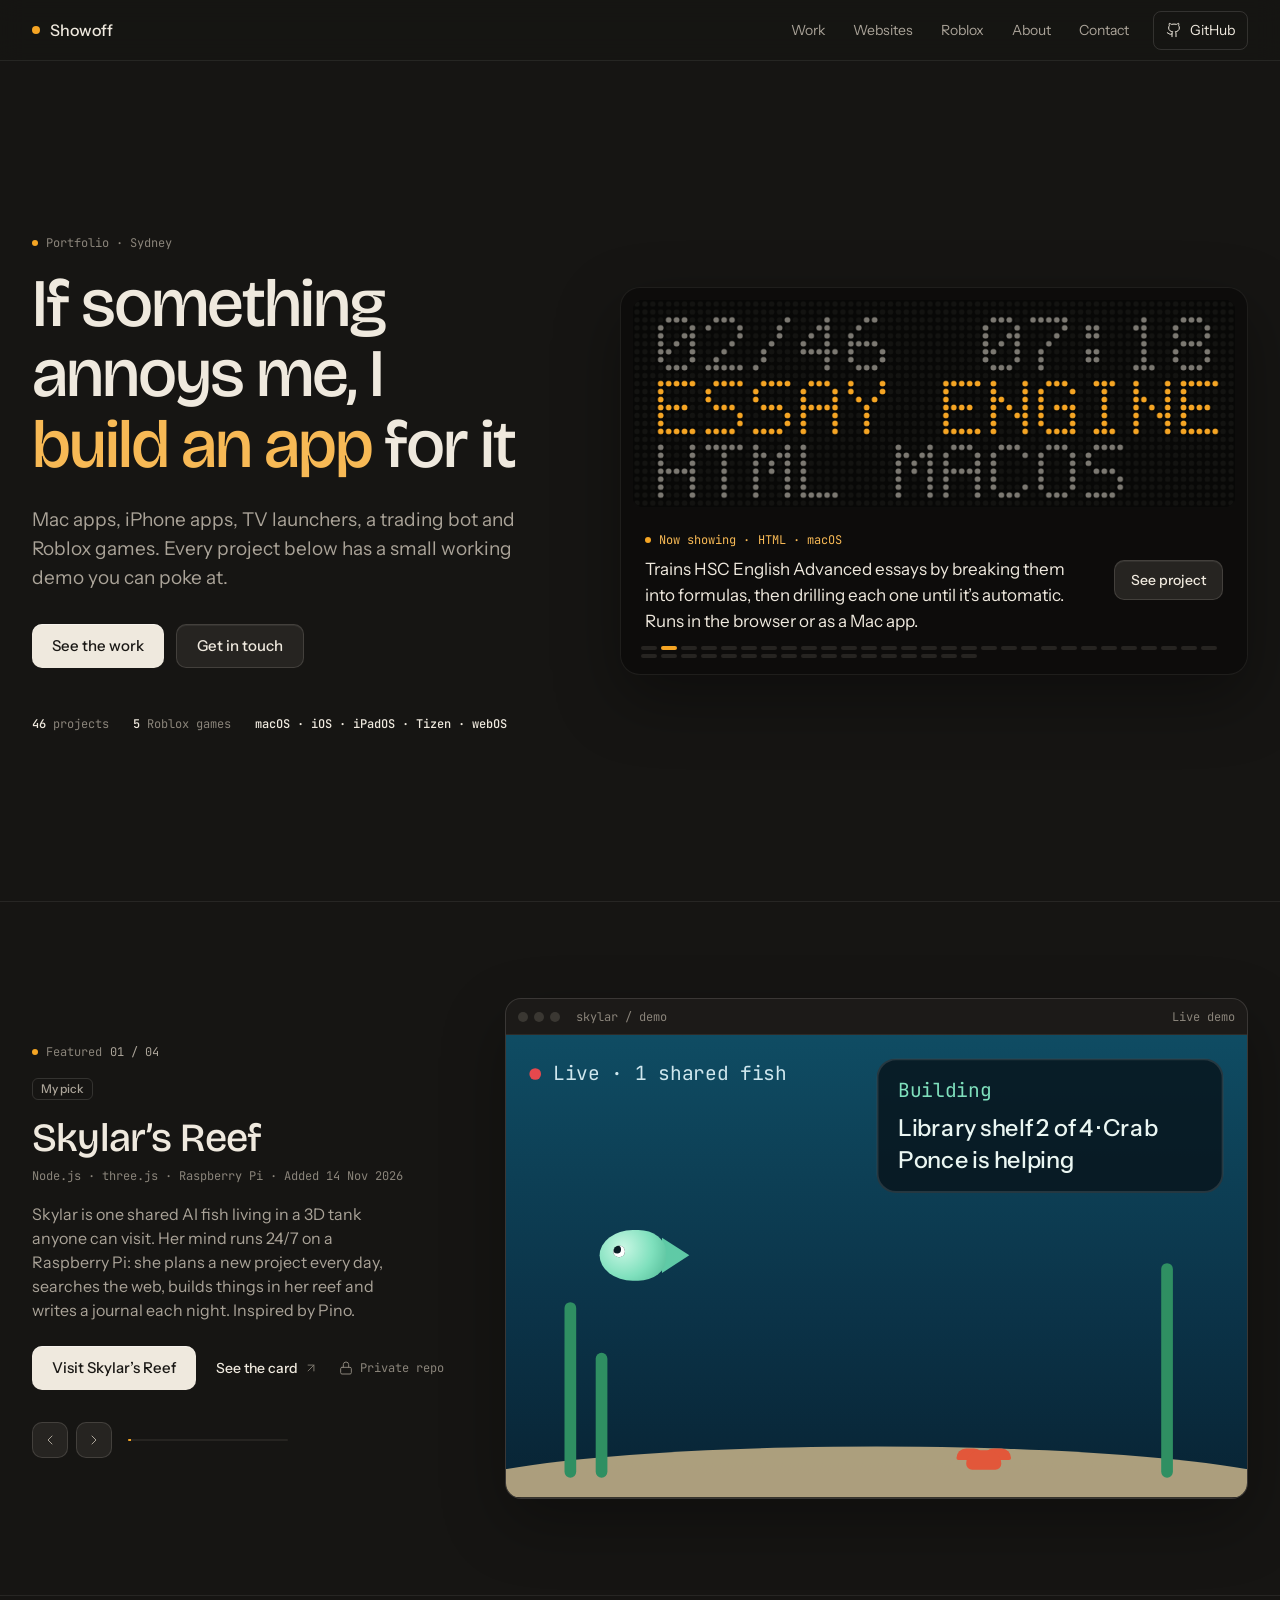
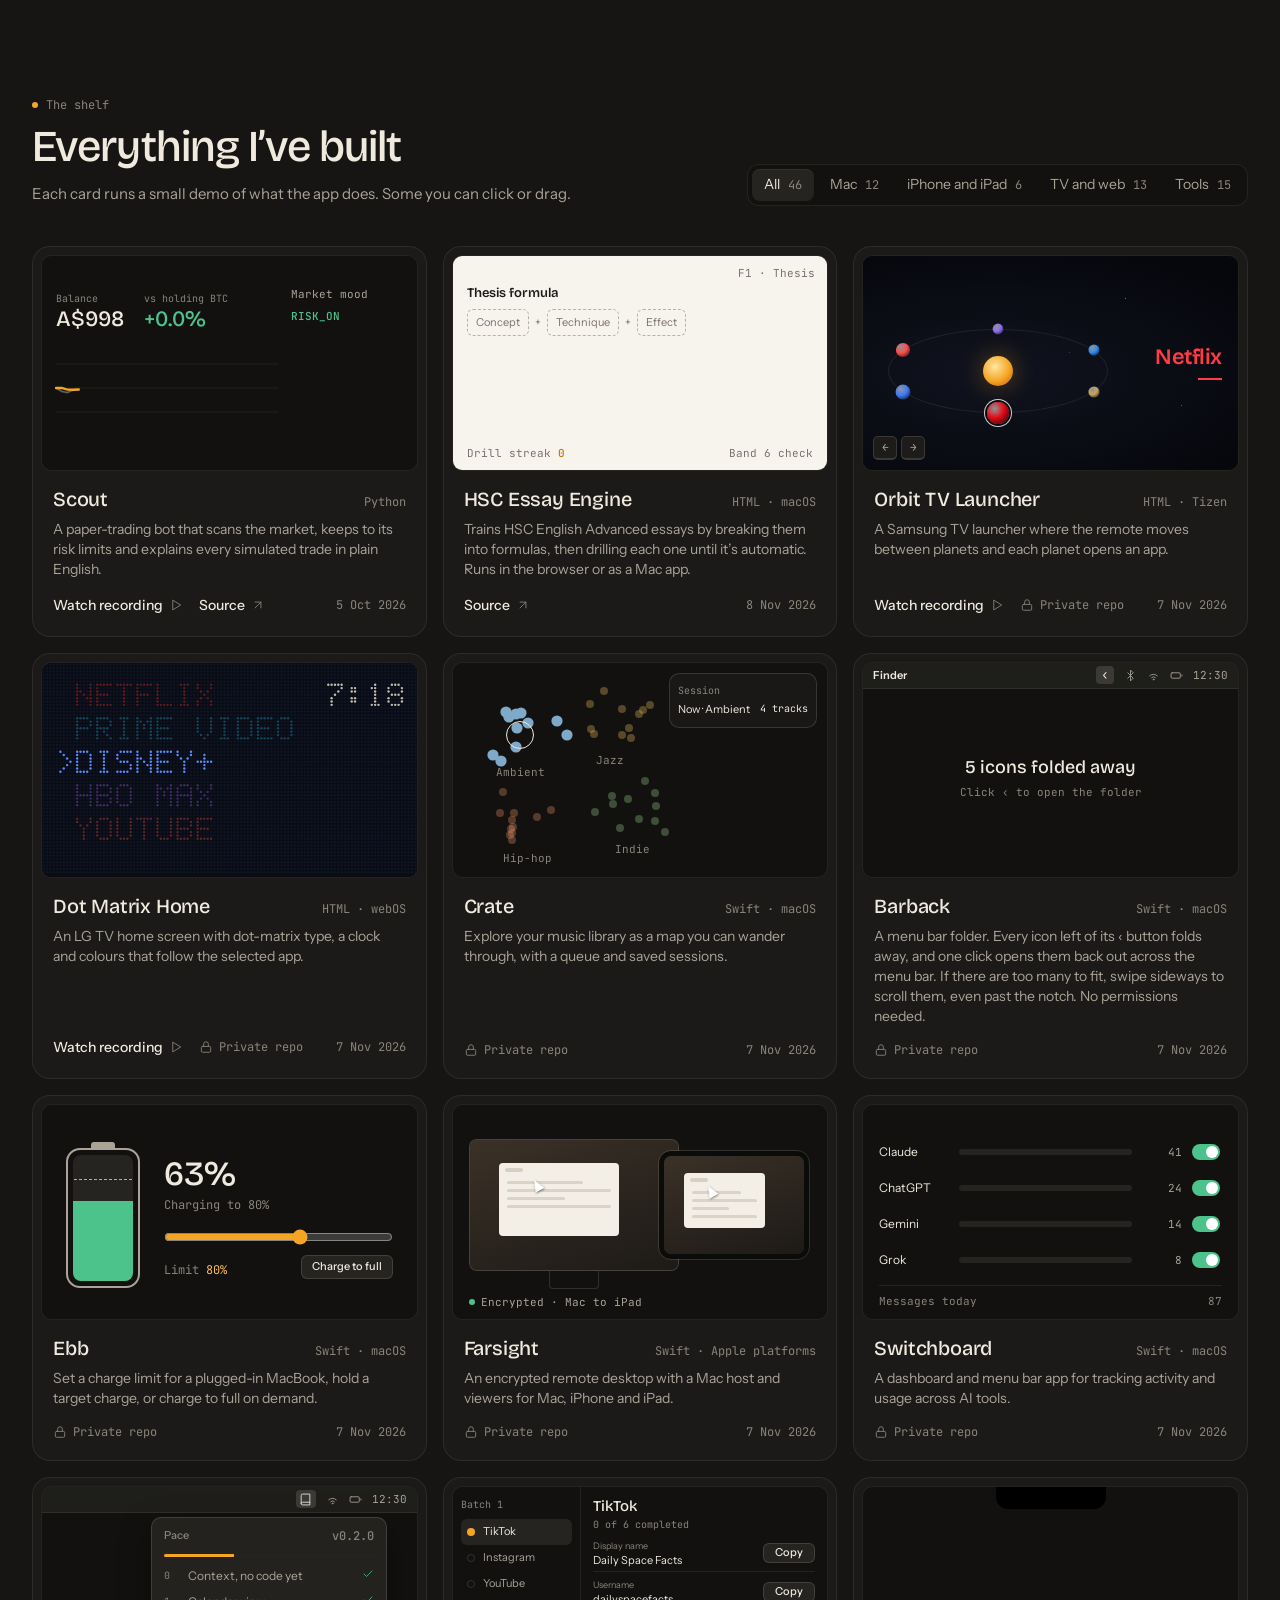
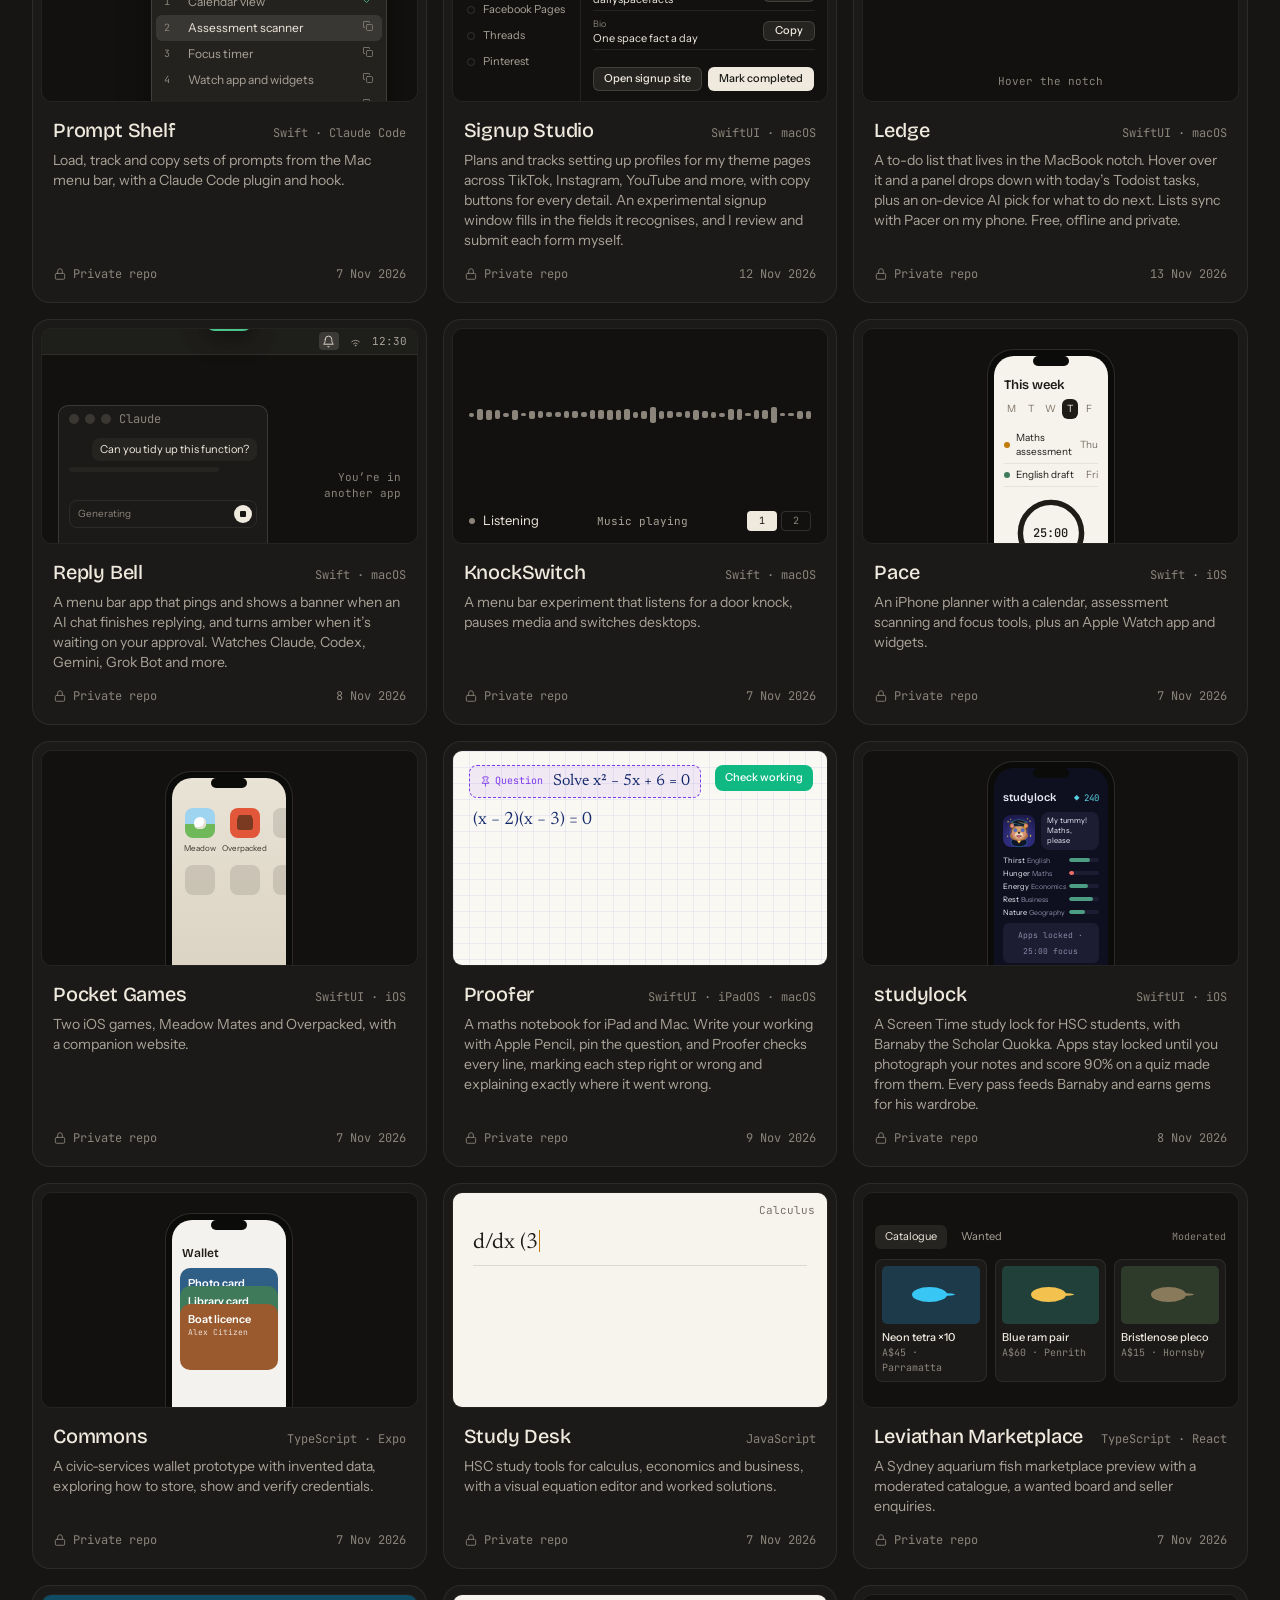
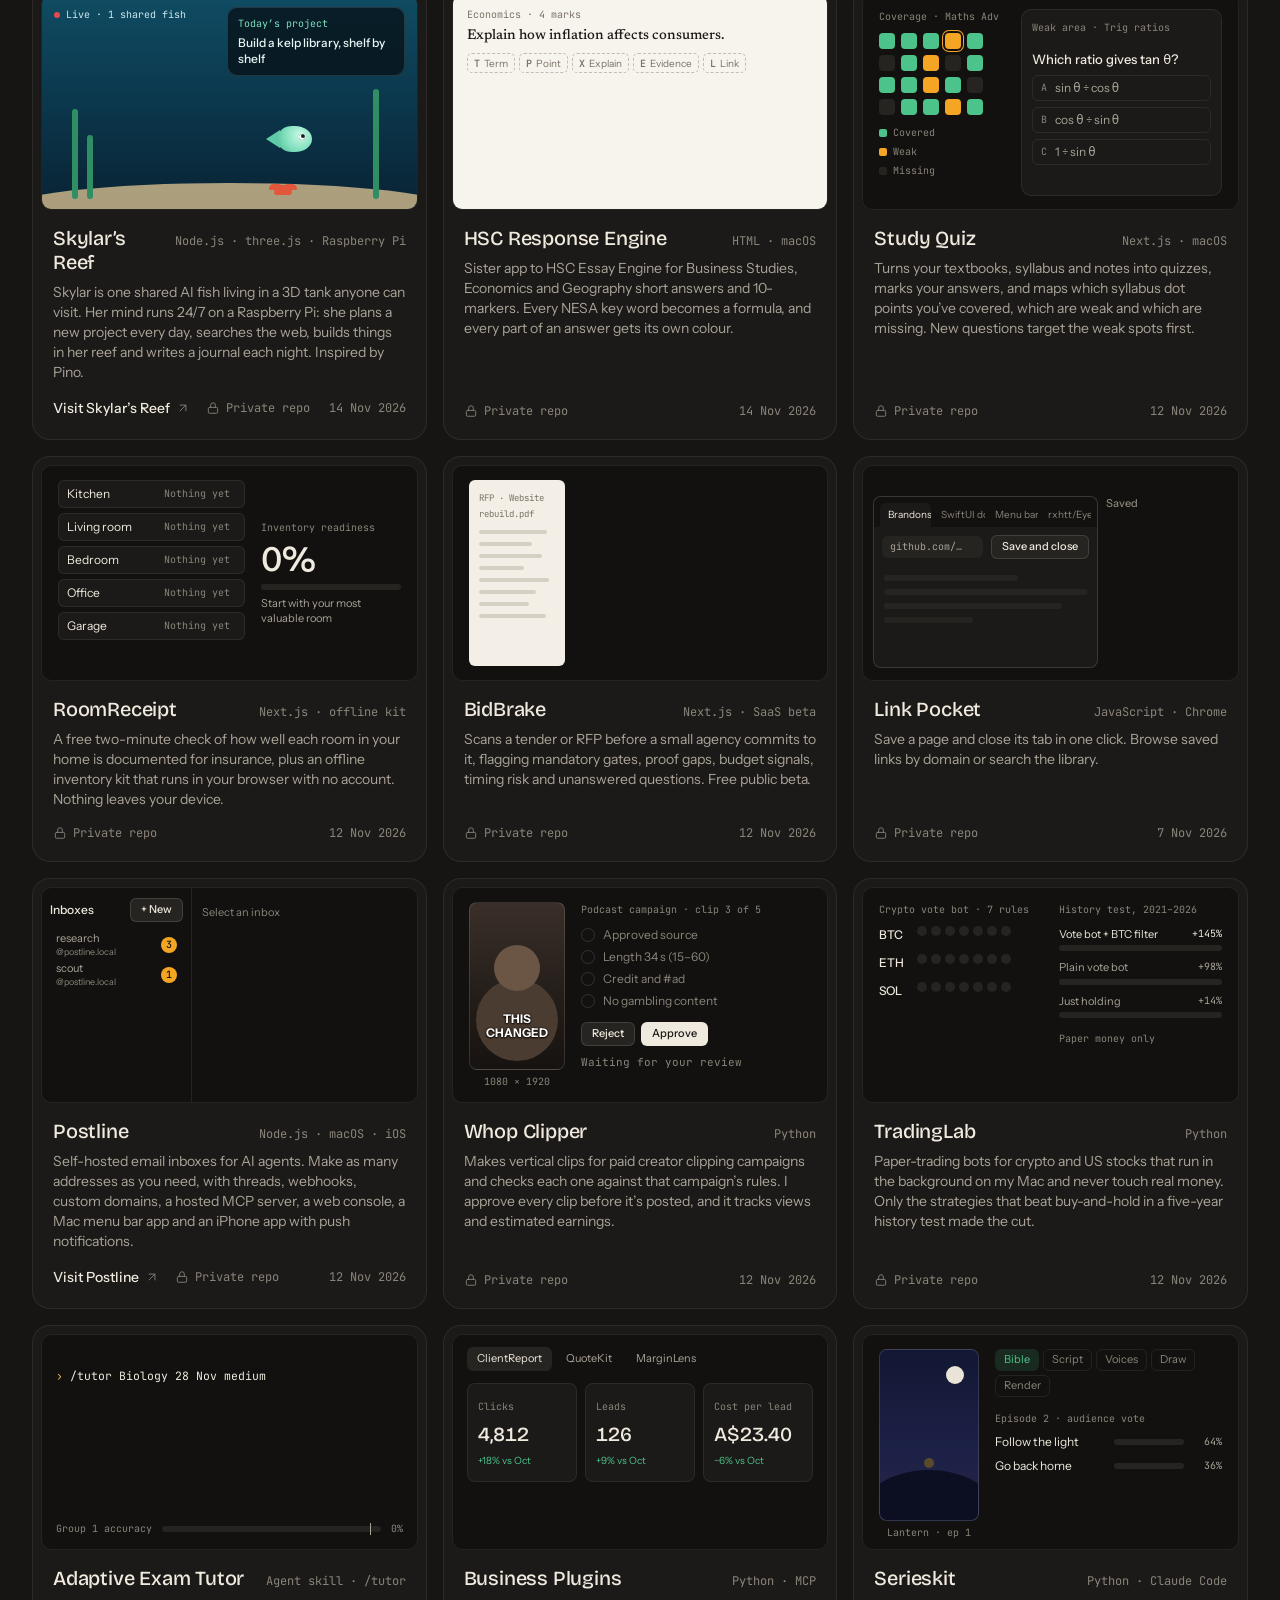
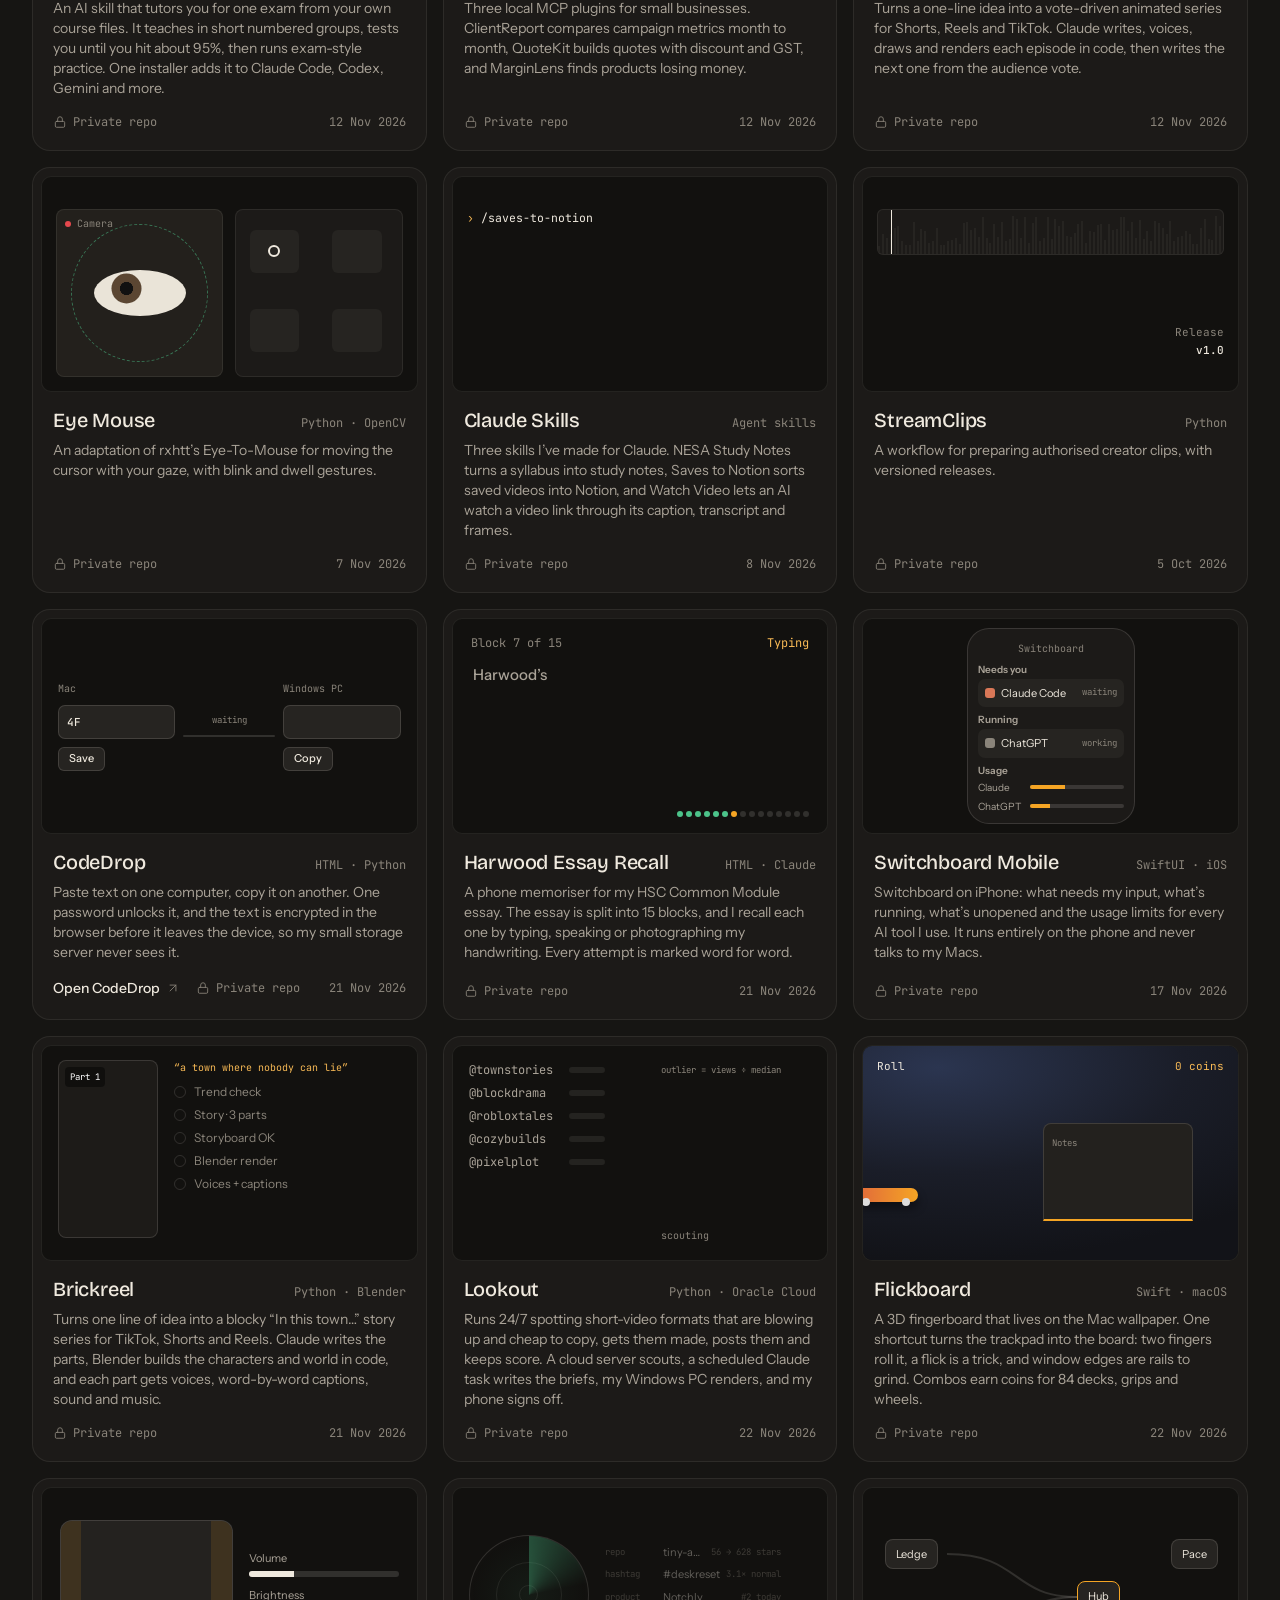
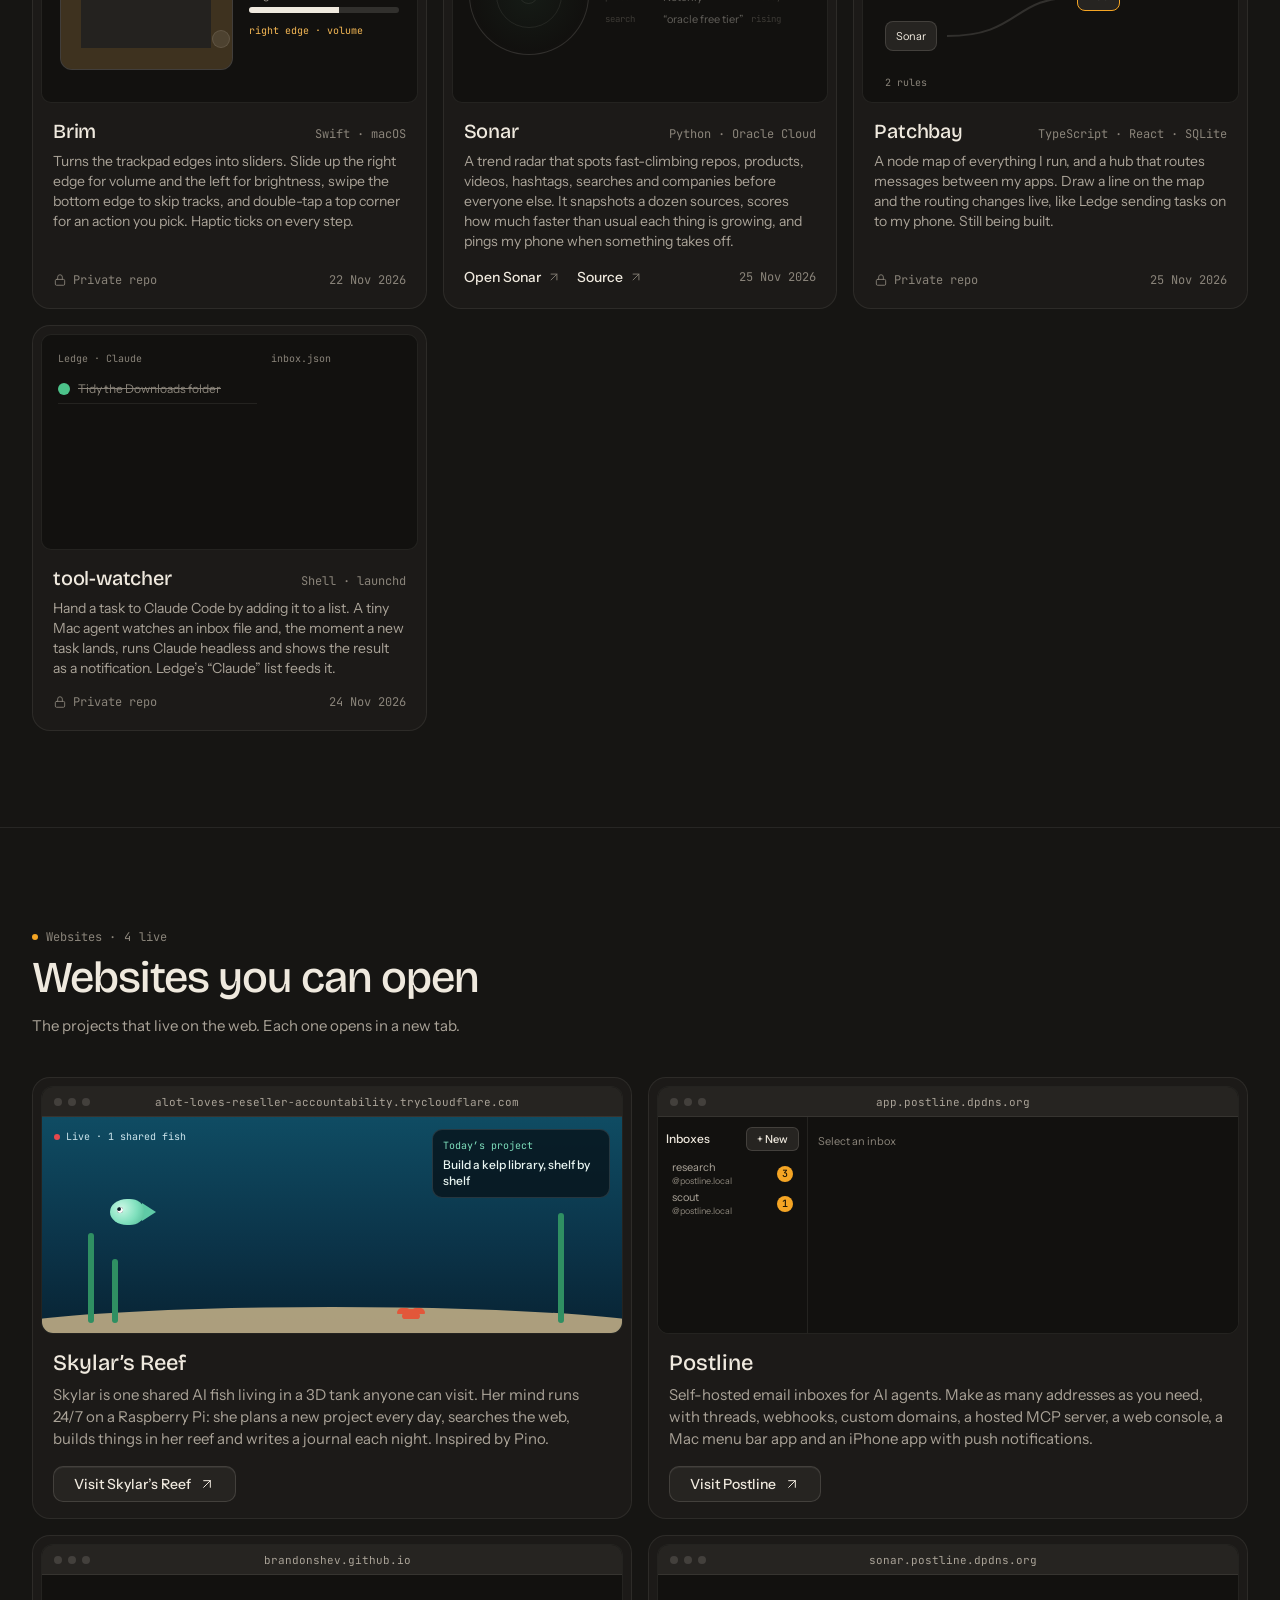
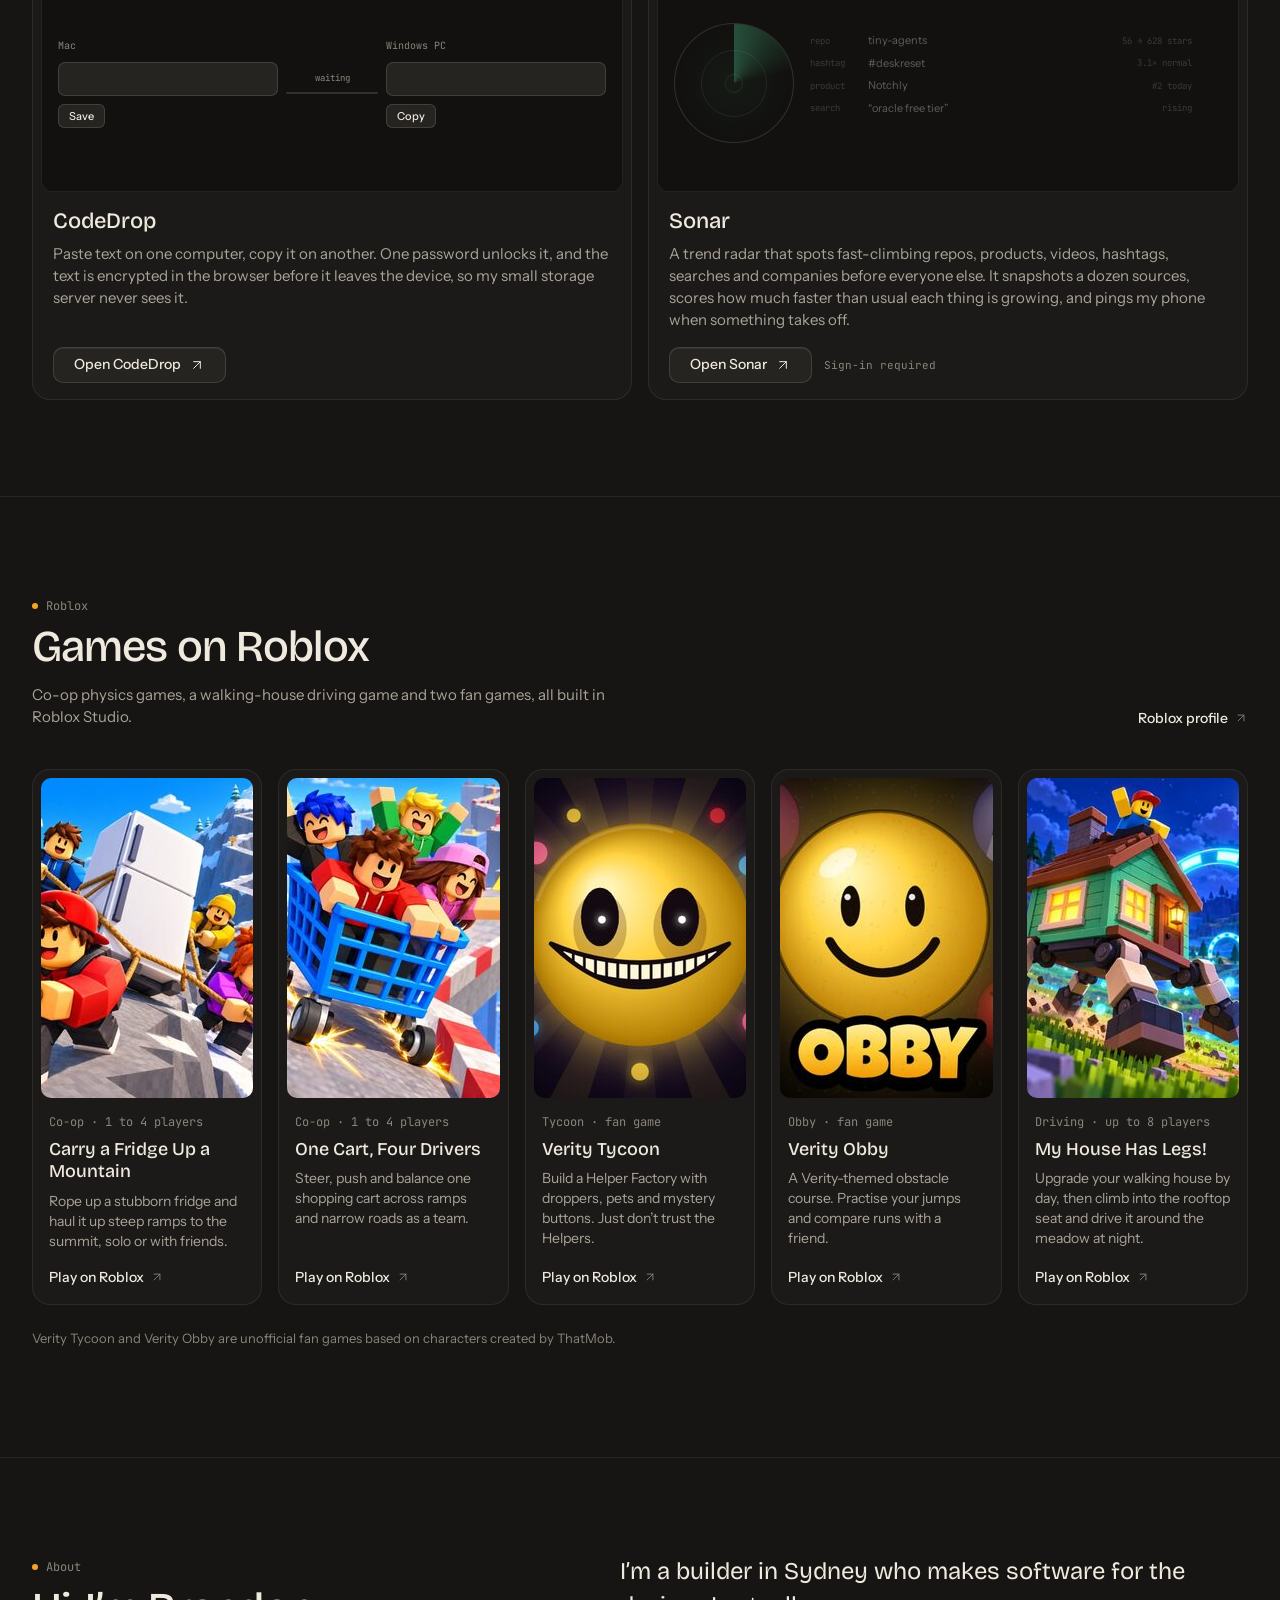
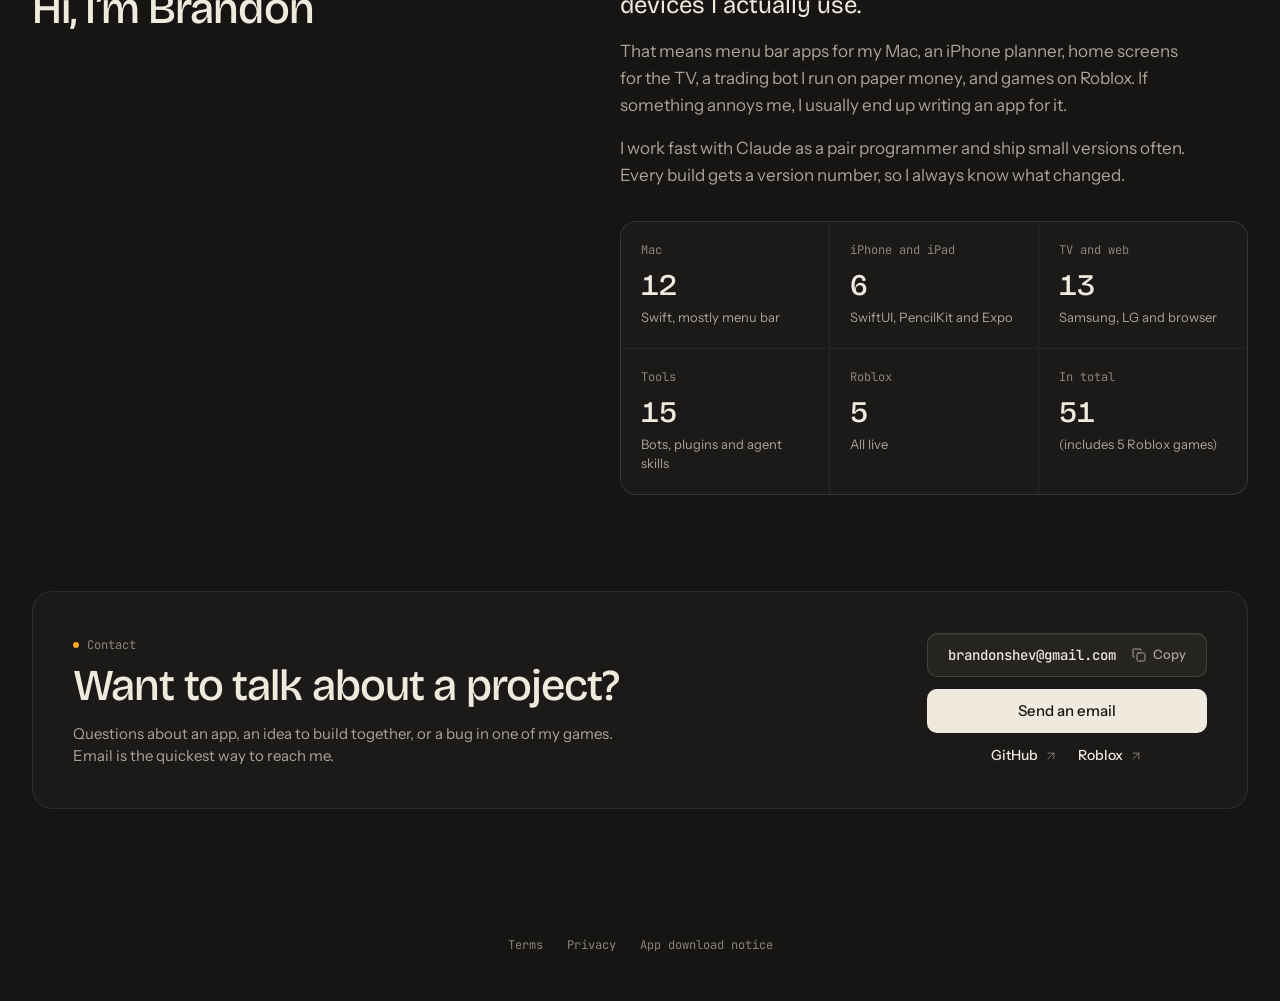
==== index.html @ 63d8ecc6 "v3.9.0: Websites section and nav button; add Sonar, Patchbay and tool-watcher Co-Authored-By: Claude" ====
<!doctype html>
<html lang="en-AU">
<head>
  <meta charset="utf-8">
  <meta name="viewport" content="width=device-width, initial-scale=1">
  <meta name="description" content="Brandon builds Mac apps, iPhone apps, TV launchers, trading bots and Roblox games. Every project has a small working demo.">
  <meta name="theme-color" content="#161513">
  <meta property="og:title" content="Showoff · Brandon’s apps and games">
  <meta property="og:description" content="Mac apps, TV launchers, trading bots and Roblox games, each with a working demo.">
  <meta property="og:image" content="assets/orbit.jpg">
  <title>Showoff · Brandon’s apps and games</title>
  <meta name="generator" content="Showoff v3.9.0">
  <link rel="icon" href="assets/favicon.svg?v=3.9.0" type="image/svg+xml">
  <link rel="icon" href="assets/favicon-32.png?v=3.9.0" type="image/png" sizes="32x32">
  <link rel="shortcut icon" href="favicon.ico?v=3.9.0">
  <link rel="apple-touch-icon" href="assets/icon-180.png?v=3.9.0">
  <link rel="preconnect" href="https://fonts.googleapis.com">
  <link rel="preconnect" href="https://fonts.gstatic.com" crossorigin>
  <link rel="stylesheet" href="https://fonts.googleapis.com/css2?family=Bricolage+Grotesque:opsz,wght@12..96,400;12..96,500;12..96,600&family=Instrument+Sans:wght@400;500;600&family=JetBrains+Mono:wght@400;500&family=Newsreader:opsz@6..72&display=swap">
  <link rel="stylesheet" href="style.css?v=3.9.0">
  <script src="site.js?v=3.9.0" defer></script>
</head>
<body>
  <a class="skip" href="#main">Skip to content</a>

  <header class="bar">
    <div class="wrap">
      <a class="identity" href="#top" aria-label="Showoff, back to top"><span class="led" aria-hidden="true"></span>Showoff</a>
      <nav aria-label="Main">
        <a href="#work">Work</a>
        <a href="#sites">Websites</a>
        <a href="#games">Roblox</a>
        <a href="#about">About</a>
        <a href="#contact">Contact</a>
        <a class="nav-gh" href="https://github.com/Brandonshev"><svg class="icon" viewBox="0 0 24 24"><path d="M15 22v-4a4.8 4.8 0 0 0-1-3.5c3 0 6-2 6-5.5.08-1.25-.27-2.48-1-3.5.28-1.15.28-2.35 0-3.5 0 0-1 0-3 1.5-2.64-.5-5.36-.5-8 0C6 2 5 2 5 2c-.3 1.15-.3 2.35 0 3.5A5.403 5.403 0 0 0 4 9c0 3.5 3 5.5 6 5.5-.39.49-.68 1.05-.85 1.65-.17.6-.22 1.23-.15 1.85v4"/><path d="M9 18c-4.51 2-5-2-7-2"/></svg>GitHub</a>
      </nav>
    </div>
  </header>

  <main id="main">
    <section class="wrap hero" id="top" aria-labelledby="title">
      <div class="reveal">
        <span class="kicker mono"><span class="led" aria-hidden="true"></span>Portfolio · Sydney</span>
        <h1 id="title" style="margin-top:16px">If something annoys me, I <span class="hl">build an app</span> for it</h1>
        <p>Mac apps, iPhone apps, TV launchers, a trading bot and Roblox games. Every project below has a small working demo you can poke at.</p>
        <div class="hero-actions">
          <a class="btn btn-primary" href="#work">See the work</a>
          <a class="btn btn-secondary" href="#contact">Get in touch</a>
        </div>
        <div class="hero-meta mono">
          <span><b id="count-projects">20</b> projects</span>
          <span><b id="count-games">5</b> Roblox games</span>
          <span><b>macOS · iOS · iPadOS · Tizen · webOS</b></span>
        </div>
      </div>

      <figure class="board reveal" aria-label="Dot matrix display cycling through projects" style="margin:0">
        <div class="board-screen"><canvas id="board" width="760" height="300"></canvas></div>
        <figcaption class="board-foot">
          <div id="board-copy"><span class="board-label mono"><span class="led" aria-hidden="true"></span>Now showing · <span id="board-stack">Python</span></span><p id="board-desc">Paper trading with market scans, risk limits and plain-English trade explanations.</p></div>
          <a class="btn btn-secondary board-btn" id="board-link" href="#p-scout">See project</a>
        </figcaption>
        <div class="board-dots" id="board-dots" role="group" aria-label="Choose a project"></div>
      </figure>
    </section>

    <section class="section" id="featured" aria-labelledby="f-name" aria-roledescription="carousel">
      <div class="wrap feature">
        <div class="feature-copy">
          <span class="kicker mono"><span class="led" aria-hidden="true"></span>Featured <span id="f-idx" style="color:var(--text-2)">01 / 04</span></span>
          <div id="f-copy" aria-live="polite">
            <h3 id="f-name">Scout</h3>
            <span class="mono" id="f-stack" style="color:var(--muted)">Python</span>
            <p id="f-desc"></p>
            <div class="feature-actions" id="f-actions"></div>
          </div>
          <div class="carousel-nav">
            <button type="button" class="nav-btn" id="f-prev" aria-label="Previous project"><svg class="icon" viewBox="0 0 24 24"><path d="m15 18-6-6 6-6"/></svg></button>
            <button type="button" class="nav-btn" id="f-next" aria-label="Next project"><svg class="icon" viewBox="0 0 24 24"><path d="m9 18 6-6-6-6"/></svg></button>
            <span class="f-progress"><i id="f-bar"></i></span>
          </div>
        </div>
        <div class="window">
          <div class="window-bar mono"><span class="lights"><i></i><i></i><i></i></span><span id="f-path">scout / dashboard</span><span id="f-kind" style="margin-left:auto"></span></div>
          <div class="f-view" id="f-view"></div>
        </div>
      </div>
    </section>

    <section class="section" id="work" aria-labelledby="work-title">
      <div class="wrap">
        <div class="section-head">
          <div>
            <span class="kicker mono"><span class="led" aria-hidden="true"></span>The shelf</span>
            <h2 id="work-title">Everything I’ve built</h2>
            <p>Each card runs a small demo of what the app does. Some you can click or drag.</p>
          </div>
          <div class="filters" id="filters" role="group" aria-label="Filter projects"></div>
        </div>
        <div class="grid" id="grid"></div>
      </div>
    </section>

    <section class="section" id="sites" aria-labelledby="sites-title">
      <div class="wrap">
        <div class="section-head">
          <div>
            <span class="kicker mono"><span class="led" aria-hidden="true"></span>Websites · <span id="count-sites"></span> live</span>
            <h2 id="sites-title">Websites you can open</h2>
            <p>The projects that live on the web. Each one opens in a new tab.</p>
          </div>
        </div>
        <div class="sites" id="site-list"></div>
      </div>
    </section>

    <section class="section" id="games" aria-labelledby="games-title">
      <div class="wrap">
        <div class="section-head">
          <div>
            <span class="kicker mono"><span class="led" aria-hidden="true"></span>Roblox</span>
            <h2 id="games-title">Games on Roblox</h2>
            <p>Co-op physics games, a walking-house driving game and two fan games, all built in Roblox Studio.</p>
          </div>
          <a class="link" href="https://www.roblox.com/users/1470066698/profile">Roblox profile<svg class="icon" viewBox="0 0 24 24"><path d="M7 17 17 7M7 7h10v10"/></svg></a>
        </div>
        <div class="games" id="game-list"></div>
        <p class="games-note">Verity Tycoon and Verity Obby are unofficial fan games based on characters created by ThatMob.</p>
      </div>
    </section>

    <section class="section" id="about" aria-labelledby="about-title">
      <div class="wrap about">
        <div>
          <span class="kicker mono"><span class="led" aria-hidden="true"></span>About</span>
          <h2 id="about-title" style="margin:8px 0 0;font:500 clamp(32px,3.6vw,44px)/1.1 var(--display);letter-spacing:-0.02em">Hi, I’m Brandon</h2>
        </div>
        <div>
          <div class="about-copy">
            <p>I’m a builder in Sydney who makes software for the devices I actually use.</p>
            <p>That means menu bar apps for my Mac, an iPhone planner, home screens for the TV, a trading bot I run on paper money, and games on Roblox. If something annoys me, I usually end up writing an app for it.</p>
            <p>I work fast with Claude as a pair programmer and ship small versions often. Every build gets a version number, so I always know what changed.</p>
          </div>
          <div class="facts" id="facts" style="margin-top:32px"></div>
        </div>
      </div>
    </section>

    <section class="section" id="contact" aria-labelledby="contact-title" style="border-top:0;padding-top:0">
      <div class="wrap">
        <div class="contact">
          <div>
            <span class="kicker mono"><span class="led" aria-hidden="true"></span>Contact</span>
            <h2 id="contact-title">Want to talk about a project?</h2>
            <p>Questions about an app, an idea to build together, or a bug in one of my games. Email is the quickest way to reach me.</p>
          </div>
          <div class="contact-actions">
            <button class="btn btn-secondary email-btn" id="copy-email" type="button" data-email="brandonshev@gmail.com">
              <span>brandonshev@gmail.com</span>
              <span id="copy-label" style="display:inline-flex;align-items:center;gap:6px;font-family:var(--sans);font-size:13px;color:var(--text-2)"><svg class="icon" viewBox="0 0 24 24"><rect x="9" y="9" width="12" height="12" rx="2"/><path d="M5 15H4a1 1 0 0 1-1-1V4a1 1 0 0 1 1-1h10a1 1 0 0 1 1 1v1"/></svg>Copy</span>
            </button>
            <a class="btn btn-primary" href="mailto:brandonshev@gmail.com">Send an email</a>
            <div class="contact-links">
              <a class="link" href="https://github.com/Brandonshev">GitHub<svg class="icon" viewBox="0 0 24 24"><path d="M7 17 17 7M7 7h10v10"/></svg></a>
              <a class="link" href="https://www.roblox.com/users/1470066698/profile">Roblox<svg class="icon" viewBox="0 0 24 24"><path d="M7 17 17 7M7 7h10v10"/></svg></a>
            </div>
          </div>
        </div>
      </div>
    </section>
  </main>

  <footer class="footer mono">
    <nav aria-label="Legal"><a href="legal.html#terms">Terms</a><a href="legal.html#privacy">Privacy</a><a href="legal.html#downloads">App download notice</a></nav>
  </footer>

  <dialog id="rec" aria-labelledby="rec-title">
    <div class="dialog-bar"><span class="mono" id="rec-title">Recording</span><button type="button" id="rec-close" aria-label="Close"><svg class="icon" viewBox="0 0 24 24"><path d="M18 6 6 18M6 6l12 12"/></svg></button></div>
    <video id="rec-video" controls playsinline muted></video>
    <p class="dialog-cap" id="rec-cap"></p>
  </dialog>
</body>
</html>
---- style.css ----
/* Showoff v3.9.0 */
:root {
  color-scheme: dark;
  --bg-deep: #12110f;
  --bg: #161513;
  --card: #1c1a18;
  --raised: #262421;
  --line: rgba(239, 233, 222, 0.08);
  --line-strong: rgba(239, 233, 222, 0.14);
  --text: #efe9de;
  --text-2: #aaa398;
  --muted: #8a847a;
  --amber: #f5a524;
  --amber-ink: #f7b955;
  --pos: #4cc38a;
  --neg: #e5484d;
  --ease: cubic-bezier(0.22, 1, 0.36, 1);
  --sans: "Instrument Sans", system-ui, sans-serif;
  --display: "Bricolage Grotesque", "Instrument Sans", system-ui, sans-serif;
  --mono: "JetBrains Mono", ui-monospace, SFMono-Regular, Menlo, monospace;
}

* { box-sizing: border-box; }
html { scroll-behavior: smooth; }
body {
  margin: 0;
  background: var(--bg);
  color: var(--text);
  font: 400 15px/1.5 var(--sans);
  -webkit-font-smoothing: antialiased;
}
a { color: inherit; text-decoration: none; }
button, input { font: inherit; color: inherit; }
button { cursor: pointer; background: none; border: 0; padding: 0; }
img, video { display: block; max-width: 100%; }
::selection { background: rgba(245, 165, 36, 0.3); }
:focus-visible { outline: 2px solid var(--amber); outline-offset: 3px; border-radius: 6px; }
[id] { scroll-margin-top: 80px; }
.wrap { width: min(1240px, calc(100% - 64px)); margin-inline: auto; }
.sr-only, .skip:not(:focus) { position: absolute; width: 1px; height: 1px; clip-path: inset(50%); overflow: hidden; white-space: nowrap; }
.skip:focus { position: fixed; z-index: 50; top: 12px; left: 12px; background: var(--text); color: var(--bg); padding: 8px 12px; border-radius: 8px; }
.mono { font-family: var(--mono); font-size: 12px; line-height: 16px; }
.icon { width: 16px; height: 16px; flex: none; stroke: currentColor; stroke-width: 1.5; fill: none; stroke-linecap: round; stroke-linejoin: round; }

/* Nav */
.bar {
  position: sticky; top: 0; z-index: 20;
  background: rgba(22, 21, 19, 0.86);
  backdrop-filter: saturate(140%) blur(12px);
  -webkit-backdrop-filter: saturate(140%) blur(12px);
  border-bottom: 1px solid var(--line);
}
.bar .wrap { display: flex; align-items: center; justify-content: space-between; height: 60px; gap: 16px; }
.identity { display: flex; align-items: center; gap: 10px; font-weight: 500; font-size: 16px; }
.led { width: 8px; height: 8px; border-radius: 50%; background: var(--amber); flex: none; }
.bar nav { display: flex; align-items: center; gap: 4px; }
.bar nav a { padding: 8px 12px; border-radius: 8px; color: var(--text-2); font-size: 14px; transition: color 150ms var(--ease), background-color 150ms var(--ease); }
.bar nav a:hover { color: var(--text); background: var(--raised); }
.bar nav .nav-gh { display: inline-flex; align-items: center; gap: 8px; color: var(--text); border: 1px solid var(--line-strong); margin-left: 8px; }

/* Buttons */
.btn {
  display: inline-flex; align-items: center; justify-content: center; gap: 8px;
  height: 44px; padding: 0 20px; border-radius: 10px; font-weight: 500; font-size: 15px;
  transition: background-color 150ms var(--ease), color 150ms var(--ease), border-color 150ms var(--ease), transform 120ms var(--ease);
}
.btn:active { transform: scale(0.98); }
.btn-primary { background: var(--text); color: #1a1815; box-shadow: inset 0 1px 0 rgba(255, 255, 255, 0.4); }
.btn-primary:hover { background: #fff; }
.btn-secondary { background: var(--raised); color: var(--text); border: 1px solid var(--line-strong); box-shadow: inset 0 1px 0 rgba(255, 255, 255, 0.06); }
.btn-secondary:hover { background: #2e2c28; }
.link { display: inline-flex; align-items: center; gap: 6px; color: var(--text); font-size: 14px; font-weight: 500; transition: color 150ms var(--ease); }
.link:hover { color: var(--amber-ink); }
.link .icon { width: 14px; height: 14px; color: var(--muted); transition: color 150ms var(--ease); }
.link:hover .icon { color: var(--amber-ink); }

/* Hero */
.hero { display: grid; grid-template-columns: minmax(0, 5fr) minmax(0, 6fr); gap: 64px; align-items: center; min-height: calc(100vh - 60px); min-height: calc(100svh - 60px); padding: 64px 0; }
.hero h1 { font: 500 clamp(40px, 5.4vw, 68px)/1.04 var(--display); letter-spacing: -0.03em; margin: 0 0 24px; text-wrap: balance; }
.hero h1 .hl { color: var(--amber-ink); }
.hero p { color: var(--text-2); font-size: 19px; line-height: 29px; max-width: 32rem; margin: 0 0 32px; }
.hero-actions { display: flex; gap: 12px; flex-wrap: wrap; }
.hero-meta { display: flex; gap: 24px; margin-top: 48px; color: var(--muted); flex-wrap: wrap; }
.hero-meta b { color: var(--text); font-weight: 500; font-variant-numeric: tabular-nums; }

/* Dot matrix board, the hero moment */
.board { background: #0d0c0b; border: 1px solid var(--line); border-radius: 20px; padding: 12px; box-shadow: 0 24px 64px rgba(0, 0, 0, 0.35); }
.board-screen { position: relative; border-radius: 10px; background: #080807; overflow: hidden; }
.board canvas { display: block; width: 100%; height: auto; }
.board-foot { display: grid; grid-template-columns: 1fr auto; align-items: center; gap: 20px; padding: 20px 12px 12px; min-height: 112px; }
.board-label { display: inline-flex; align-items: center; gap: 8px; color: var(--amber-ink); margin-bottom: 8px; }
.board-label .led { width: 6px; height: 6px; }
.board-foot p { margin: 0; color: var(--text); font-size: 17px; line-height: 26px; max-width: 42ch; }
.board-btn { height: 40px; padding: 0 16px; font-size: 14px; white-space: nowrap; }
#board-copy.swap > * { animation: rise 360ms var(--ease) both; }
.board-dots { display: flex; flex-wrap: wrap; gap: 4px; padding: 0 8px 4px; }
.board-dots button { width: 16px; height: 4px; border-radius: 2px; background: var(--raised); transition: background-color 200ms var(--ease); }
.board-dots button[aria-current="true"] { background: var(--amber); }

/* Section heads */
.section { padding: 96px 0; border-top: 1px solid var(--line); }
.section-head { display: flex; align-items: end; justify-content: space-between; gap: 24px; margin-bottom: 40px; flex-wrap: wrap; }
.section-head h2 { font: 500 clamp(32px, 3.6vw, 44px)/1.1 var(--display); letter-spacing: -0.02em; margin: 8px 0 0; }
.section-head p { color: var(--text-2); max-width: 36rem; margin: 12px 0 0; }
.kicker { display: inline-flex; align-items: center; gap: 8px; color: var(--muted); }
.kicker .led { width: 6px; height: 6px; }

/* Featured */
.feature { display: grid; grid-template-columns: minmax(0, 4fr) minmax(0, 7fr); gap: 48px; align-items: center; }
.feature h3 { font: 500 40px/1.1 var(--display); letter-spacing: -0.02em; margin: 12px 0 16px; }
.feature p { color: var(--text-2); margin: 0 0 24px; max-width: 34ch; font-size: 16px; line-height: 24px; }
.feature ul { list-style: none; padding: 0; margin: 0 0 32px; display: grid; gap: 8px; color: var(--text-2); font-size: 14px; }
.feature li { display: flex; gap: 10px; align-items: baseline; }
.feature li .mono { color: var(--muted); width: 24px; flex: none; }
.feature-actions { display: flex; gap: 20px; align-items: center; flex-wrap: wrap; }
.window { background: var(--card); border: 1px solid var(--line-strong); border-radius: 16px; overflow: hidden; box-shadow: 0 24px 64px rgba(0, 0, 0, 0.3); }
.window-bar { display: flex; align-items: center; gap: 8px; height: 36px; padding: 0 12px; border-bottom: 1px solid var(--line); color: var(--muted); }
.lights { display: flex; gap: 6px; margin-right: 8px; }
.lights i { width: 10px; height: 10px; border-radius: 50%; background: #3a3732; }
.f-view { position: relative; width: 100%; aspect-ratio: 16 / 10; background: var(--bg-deep); overflow: hidden; }
.f-view video { width: 100%; height: 100%; object-fit: cover; background: #fff; }
.f-view .big { position: absolute; left: 0; top: 0; width: 380px; height: 237px; transform-origin: 0 0; }
.f-view > * { animation: fade 320ms var(--ease) both; }
@keyframes fade { from { opacity: 0; } to { opacity: 1; } }
#f-copy { min-height: 230px; }
#f-copy > * { animation: rise 360ms var(--ease) both; }
.feature h3 { margin-bottom: 4px; }
.feature #f-desc { margin-top: 16px; }
.carousel-nav { display: flex; align-items: center; gap: 8px; margin-top: 32px; }
.nav-btn { width: 36px; height: 36px; border-radius: 10px; display: grid; place-items: center; background: var(--raised); border: 1px solid var(--line-strong); color: var(--text-2); transition: color 150ms var(--ease), background-color 150ms var(--ease), transform 120ms var(--ease); }
.nav-btn:hover { color: var(--text); background: #2e2c28; }
.nav-btn:active { transform: scale(0.97); }
.f-progress { flex: 1; max-width: 160px; height: 2px; background: var(--raised); border-radius: 1px; margin-left: 8px; overflow: hidden; }
.f-progress i { display: block; height: 100%; width: 0; background: var(--amber); }

/* Filters */
.filters { display: flex; gap: 4px; padding: 4px; background: var(--bg-deep); border: 1px solid var(--line); border-radius: 12px; flex-wrap: wrap; }
.filters button { height: 32px; padding: 0 12px; border-radius: 8px; color: var(--text-2); font-size: 14px; display: inline-flex; align-items: center; gap: 8px; transition: background-color 150ms var(--ease), color 150ms var(--ease); }
.filters button:hover { color: var(--text); }
.filters button[aria-pressed="true"] { background: var(--raised); color: var(--text); box-shadow: inset 0 1px 0 rgba(255, 255, 255, 0.06); }
.filters .mono { color: var(--muted); font-variant-numeric: tabular-nums; }

/* Project grid */
.grid { display: grid; grid-template-columns: repeat(3, minmax(0, 1fr)); gap: 16px; }
.card { display: flex; flex-direction: column; background: var(--card); border: 1px solid var(--line); border-radius: 18px; padding: 8px; transition: border-color 200ms var(--ease); }
.card:hover { border-color: var(--line-strong); }
.card[hidden] { display: none; }
.stage { position: relative; height: 216px; border-radius: 10px; background: var(--bg-deep); overflow: hidden; border: 1px solid var(--line); user-select: none; -webkit-user-select: none; }
.card-body { display: flex; flex-direction: column; gap: 8px; padding: 16px 12px 12px; flex: 1; }
.card-top { display: flex; align-items: baseline; justify-content: space-between; gap: 12px; }
.card h3 { font: 500 20px/1.2 var(--display); letter-spacing: -0.01em; margin: 0; }
.card .stack { color: var(--muted); white-space: nowrap; }
.card p { margin: 0; color: var(--text-2); font-size: 14px; line-height: 20px; }
.card-actions { display: flex; align-items: center; gap: 16px; margin-top: auto; padding-top: 8px; }
.card-actions .private { color: var(--muted); display: inline-flex; align-items: center; gap: 6px; }
.card-actions .private .icon { width: 14px; height: 14px; }

/* Roblox */
.games { display: grid; grid-template-columns: repeat(5, minmax(0, 1fr)); gap: 16px; }
.game { display: flex; flex-direction: column; background: var(--card); border: 1px solid var(--line); border-radius: 18px; padding: 8px; transition: border-color 200ms var(--ease); }
.game:hover { border-color: var(--line-strong); }
.game img { width: 100%; aspect-ratio: 1; object-fit: cover; border-radius: 10px; background: var(--bg-deep); }
.game-body { display: flex; flex-direction: column; gap: 8px; padding: 16px 8px 8px; flex: 1; }
.game h3 { font: 500 18px/1.25 var(--display); margin: 0; }
.game p { margin: 0; color: var(--text-2); font-size: 14px; line-height: 20px; }
.game .tags { color: var(--muted); }
.game .link { margin-top: auto; padding-top: 8px; }
.games-note { color: var(--muted); margin-top: 24px; font-size: 13px; }

/* About */
.about > div:first-child { position: sticky; top: 96px; align-self: start; }
.about { display: grid; grid-template-columns: minmax(0, 5fr) minmax(0, 6fr); gap: 64px; }
.about-copy p { color: var(--text-2); font-size: 17px; line-height: 27px; margin: 0 0 16px; max-width: 36rem; }
.about-copy p:first-child { color: var(--text); font: 400 24px/34px var(--display); }
.facts { display: grid; grid-template-columns: repeat(3, minmax(0, 1fr)); border: 1px solid var(--line); border-radius: 16px; overflow: hidden; gap: 1px; background: var(--line); align-self: start; }
.fact { display: flex; flex-direction: column; justify-content: flex-start; width: 100%; text-align: left; background: var(--card); padding: 20px; transition: background-color 150ms var(--ease); }
.fact:hover { background: var(--raised); }
.fact:hover b { color: var(--amber-ink); }
.fact .mono { color: var(--muted); }
.fact b { display: block; transition: color 150ms var(--ease); font: 500 30px/1 var(--display); margin-top: 12px; font-variant-numeric: tabular-nums; }
.fact span:last-child { display: block; color: var(--text-2); font-size: 13px; margin-top: 8px; }

/* Contact */
.contact { display: grid; grid-template-columns: minmax(0, 1fr) auto; gap: 32px; align-items: center; background: var(--card); border: 1px solid var(--line); border-radius: 20px; padding: 40px; }
.contact h2 { font: 500 clamp(32px, 3.6vw, 44px)/1.1 var(--display); letter-spacing: -0.02em; margin: 8px 0 12px; }
.contact p { color: var(--text-2); margin: 0; max-width: 34rem; }
.contact-actions { display: flex; flex-direction: column; gap: 12px; align-items: stretch; min-width: 280px; }
.email-btn { justify-content: space-between; font-family: var(--mono); font-size: 14px; }
.contact-links { display: flex; gap: 20px; justify-content: center; }

.footer { width: 100%; padding: 32px 16px 48px; color: var(--muted); text-align: center; }
.footer nav { display: flex; justify-content: center; gap: 24px; flex-wrap: wrap; }
.footer a { transition: color 150ms var(--ease); }
.footer a:hover { color: var(--text); }

/* Legal page */
.legal { max-width: 720px; padding: 64px 0 96px; }
.legal h1 { font: 500 clamp(36px, 4vw, 48px)/1.1 var(--display); letter-spacing: -0.02em; margin: 16px 0 16px; }
.legal .meta { color: var(--muted); display: grid; gap: 4px; margin-bottom: 32px; }
.legal .toc { display: flex; gap: 8px; flex-wrap: wrap; margin-bottom: 48px; }
.legal .toc a { height: 32px; padding: 0 12px; border-radius: 8px; display: inline-flex; align-items: center; background: var(--raised); border: 1px solid var(--line-strong); font-size: 14px; color: var(--text-2); transition: color 150ms var(--ease); }
.legal .toc a:hover { color: var(--text); }
.legal section { padding-top: 40px; border-top: 1px solid var(--line); margin-top: 40px; }
.legal h2 { font: 500 28px/1.2 var(--display); letter-spacing: -0.01em; margin: 0 0 8px; }
.legal h3 { font: 500 17px/1.4 var(--sans); margin: 28px 0 8px; color: var(--text); }
.legal p { color: var(--text-2); font-size: 16px; line-height: 26px; margin: 0 0 12px; }
.legal p a, .legal .sources a { color: var(--text); text-decoration: underline; text-decoration-color: var(--line-strong); text-underline-offset: 3px; }
.legal p a:hover, .legal .sources a:hover { text-decoration-color: var(--amber); }
.legal .sources { font-size: 14px; color: var(--muted); }

/* Recording dialog */
dialog { border: 1px solid var(--line-strong); border-radius: 16px; padding: 0; background: var(--card); color: var(--text); width: min(960px, calc(100% - 32px)); box-shadow: 0 24px 80px rgba(0, 0, 0, 0.6); }
dialog::backdrop { background: rgba(8, 8, 7, 0.75); }
dialog[open] { animation: rise 260ms var(--ease); }
dialog video { width: 100%; background: #000; aspect-ratio: 16 / 10; }
.dialog-bar { display: flex; justify-content: space-between; align-items: center; height: 44px; padding: 0 8px 0 16px; border-bottom: 1px solid var(--line); }
.dialog-bar button { width: 32px; height: 32px; border-radius: 8px; display: grid; place-items: center; color: var(--text-2); }
.dialog-bar button:hover { background: var(--raised); color: var(--text); }
.dialog-cap { padding: 12px 16px 16px; color: var(--text-2); font-size: 14px; margin: 0; }

@keyframes rise { from { opacity: 0; transform: translateY(8px); } to { opacity: 1; transform: none; } }
.reveal { animation: rise 500ms var(--ease) both; }
.reveal:nth-child(2) { animation-delay: 60ms; }

/* ---------- Mini demos ---------- */
.demo-tag { position: absolute; left: 10px; top: 8px; color: var(--muted); font: 11px/16px var(--mono); z-index: 3; pointer-events: none; }
.mini-btn { font: 500 11px/1 var(--sans); height: 24px; padding: 0 10px; border-radius: 6px; background: var(--raised); border: 1px solid var(--line-strong); color: var(--text); display: inline-flex; align-items: center; gap: 6px; transition: background-color 150ms var(--ease); }
.mini-btn:hover { background: #33302b; }
.key { font: 500 11px/1 var(--mono); min-width: 24px; height: 24px; padding: 0 6px; border-radius: 5px; background: #1d1c1a; border: 1px solid var(--line-strong); border-bottom-width: 2px; color: var(--text-2); display: inline-grid; place-items: center; }
.key:hover { color: var(--text); }

/* Orbit */
.d-orbit { position: absolute; inset: 0; background: radial-gradient(120% 90% at 35% 55%, #10131f 0%, #06070c 70%); }
.d-orbit .stars { position: absolute; inset: 0; background-image: radial-gradient(1px 1px at 20% 30%, #fff8 50%, transparent 51%), radial-gradient(1px 1px at 70% 20%, #fff6 50%, transparent 51%), radial-gradient(1px 1px at 85% 70%, #fff5 50%, transparent 51%), radial-gradient(1px 1px at 40% 80%, #fff4 50%, transparent 51%), radial-gradient(1px 1px at 10% 65%, #fff6 50%, transparent 51%), radial-gradient(1px 1px at 55% 45%, #fff3 50%, transparent 51%); }
.d-orbit .sun { position: absolute; width: 30px; height: 30px; border-radius: 50%; left: calc(36% - 15px); top: calc(54% - 15px); background: radial-gradient(circle at 40% 35%, #ffe7a3, #f5a524 55%, #b85b10); box-shadow: 0 0 24px rgba(245, 165, 36, 0.35); }
.d-orbit .ring { position: absolute; left: 36%; top: 54%; width: 220px; height: 84px; transform: translate(-50%, -50%); border: 1px solid rgba(255, 255, 255, 0.08); border-radius: 50%; }
.d-orbit .planet { position: absolute; border-radius: 50%; transform: translate(-50%, -50%); transition: box-shadow 200ms var(--ease); }
.d-orbit .planet.on { box-shadow: 0 0 0 2px #06070c, 0 0 0 3px rgba(255, 255, 255, 0.8); }
.d-orbit .label { position: absolute; right: 16px; top: 50%; transform: translateY(-50%); text-align: right; }
.d-orbit .label b { display: block; font: 600 22px/1 var(--display); letter-spacing: -0.02em; }
.d-orbit .label span { display: block; width: 24px; height: 2px; margin: 10px 0 0 auto; background: currentColor; }
.d-orbit .keys { position: absolute; left: 10px; bottom: 10px; display: flex; gap: 4px; }

/* Dot list */
.d-dots { position: absolute; inset: 0; background: #0a0c14; display: grid; place-items: center; }
.d-dots canvas { width: 100%; height: 100%; }

/* Crate */
.d-crate { position: absolute; inset: 0; }
.d-crate .node { position: absolute; width: 8px; height: 8px; border-radius: 50%; transform: translate(-50%, -50%); opacity: 0.35; transition: opacity 400ms var(--ease), transform 400ms var(--ease); }
.d-crate .node.lit { opacity: 1; transform: translate(-50%, -50%) scale(1.4); }
.d-crate .cluster { position: absolute; font: 11px var(--mono); color: var(--muted); transform: translate(-50%, 0); }
.d-crate .you { position: absolute; width: 28px; height: 28px; border-radius: 50%; border: 1.5px solid var(--text); transform: translate(-50%, -50%); transition: left 1200ms var(--ease), top 1200ms var(--ease); }
.d-crate .queue { position: absolute; right: 10px; top: 10px; width: 148px; background: rgba(28, 26, 24, 0.92); border: 1px solid var(--line-strong); border-radius: 10px; padding: 8px; font-size: 11px; line-height: 16px; }
.d-crate .queue .qrow { display: flex; gap: 8px; justify-content: space-between; color: var(--text-2); padding: 2px 0; }


/* Phone frame */
.phone { position: absolute; width: 128px; height: 248px; left: 50%; top: 20px; transform: translateX(-50%); background: #0b0b0a; border: 1px solid var(--line-strong); border-radius: 26px; padding: 6px; }
.phone .screen { position: relative; width: 100%; height: 100%; border-radius: 20px; overflow: hidden; background: #f6f3ec; color: #1f1b16; font-size: 10px; line-height: 14px; }
.phone .island { position: absolute; left: 50%; top: 6px; width: 36px; height: 10px; border-radius: 6px; background: #0b0b0a; transform: translateX(-50%); z-index: 2; }

/* Pace */
.d-pace .screen { padding: 22px 10px 10px; }
.d-pace h4 { margin: 0 0 6px; font: 600 13px/1.2 var(--display); }
.d-pace .week { display: grid; grid-template-columns: repeat(5, 1fr); gap: 3px; margin-bottom: 8px; text-align: center; }
.d-pace .week span { border-radius: 6px; padding: 3px 0; color: #7b7266; }
.d-pace .week span.on { background: #1f1b16; color: #f6f3ec; }
.d-pace .task { display: flex; gap: 6px; align-items: center; padding: 4px 0; border-bottom: 1px solid rgba(31, 27, 22, 0.08); }
.d-pace .task i { width: 6px; height: 6px; border-radius: 50%; flex: none; }
.d-pace .focus { display: grid; place-items: center; margin-top: 10px; position: relative; }
.d-pace .focus svg { width: 72px; height: 72px; transform: rotate(-90deg); }
.d-pace .focus b { position: absolute; font: 500 12px var(--mono); }
.d-pace .side { position: absolute; right: 16px; top: 50%; transform: translateY(-50%); width: 86px; display: grid; gap: 8px; }

/* Study desk */
.d-study { position: absolute; inset: 0; padding: 36px 20px 16px; background: #f7f4ee; color: #1f1b16; }
.d-study .eq { font: 400 22px/1.3 "Newsreader", Georgia, serif; min-height: 30px; border-bottom: 1px solid rgba(31, 27, 22, 0.12); padding-bottom: 8px; }
.d-study .caret { display: inline-block; width: 1.5px; height: 22px; background: #c27a0a; vertical-align: -4px; margin-left: 1px; }
.d-study .steps { margin-top: 10px; display: grid; gap: 4px; font: 400 15px/1.35 "Newsreader", Georgia, serif; }
.d-study .steps div { display: flex; gap: 10px; opacity: 0; transform: translateY(4px); transition: opacity 300ms var(--ease), transform 300ms var(--ease); }
.d-study .steps div.on { opacity: 1; transform: none; }
.d-study .steps .mono { color: #7b7266; width: 46px; flex: none; font-size: 10px; line-height: 20px; }
.d-study .tag { position: absolute; right: 12px; top: 10px; font: 11px var(--mono); color: #7b7266; }

/* Mac menu bar (Barback, Prompt Shelf) */
.menubar { position: absolute; left: 0; right: 0; top: 0; height: 26px; display: flex; align-items: center; justify-content: flex-end; gap: 10px; padding: 0 10px; background: rgba(239, 233, 222, 0.06); border-bottom: 1px solid var(--line); color: var(--text-2); font-size: 11px; z-index: 2; }
.menubar .mb-ico { width: 13px; height: 13px; display: inline-grid; place-items: center; }
.menubar .mb-ico svg { width: 13px; height: 13px; }
.menubar .mb-ico.active { color: var(--text); background: rgba(239, 233, 222, 0.14); border-radius: 4px; width: 20px; height: 18px; }
.d-barback .notch { position: absolute; left: 50%; top: 0; width: 96px; height: 26px; transform: translateX(-50%); background: #000; border-radius: 0 0 10px 10px; z-index: 3; }
.d-barback .shelf { position: absolute; left: 50%; top: 0; width: 196px; transform: translate(-50%, -100%); background: #000; border-radius: 0 0 18px 18px; padding: 34px 12px 12px; z-index: 2; transition: transform 420ms var(--ease); display: grid; grid-template-columns: repeat(4, 1fr); gap: 8px; }
.d-barback.open .shelf { transform: translate(-50%, 0); }
.d-barback .shelf span { height: 32px; border-radius: 8px; background: #1b1a18; display: grid; place-items: center; color: var(--text-2); }
.d-barback .shelf span svg { width: 14px; height: 14px; }
.d-barback .search { grid-column: 1 / -1; height: 24px !important; justify-content: start; display: flex !important; gap: 6px; padding: 0 8px; font-size: 11px; color: var(--muted) !important; }
.d-barback .hint { position: absolute; left: 50%; bottom: 14px; transform: translateX(-50%); color: var(--muted); font: 11px var(--mono); white-space: nowrap; }

/* Ebb */
.d-ebb { position: absolute; inset: 0; display: grid; grid-template-columns: auto 1fr; align-items: center; gap: 24px; padding: 28px 24px 16px; }
.d-ebb .batt { position: relative; width: 74px; height: 140px; border: 2px solid var(--text-2); border-radius: 14px; padding: 5px; }
.d-ebb .batt::before { content: ""; position: absolute; left: 50%; top: -8px; width: 24px; height: 6px; border-radius: 3px 3px 0 0; background: var(--text-2); transform: translateX(-50%); }
.d-ebb .fill-wrap { position: relative; width: 100%; height: 100%; border-radius: 8px; overflow: hidden; background: var(--raised); }
.d-ebb .fill { position: absolute; left: 0; right: 0; bottom: 0; background: var(--pos); transition: height 900ms var(--ease), background-color 300ms var(--ease); }
.d-ebb .limit { position: absolute; left: -4px; right: -4px; height: 0; border-top: 1.5px dashed var(--amber); transition: bottom 200ms var(--ease); }
.d-ebb .readout b { display: block; font: 500 34px/1 var(--display); font-variant-numeric: tabular-nums; }
.d-ebb .readout .mono { color: var(--muted); display: block; margin-top: 6px; }
.d-ebb input[type="range"] { width: 100%; margin: 16px 0 10px; accent-color: var(--amber); }
.d-ebb .row { display: flex; justify-content: space-between; align-items: center; gap: 8px; }

/* Farsight */
.d-far .mac { position: absolute; left: 16px; top: 34px; width: 210px; height: 132px; border: 1px solid var(--line-strong); border-radius: 8px; background: #2a2622; overflow: hidden; }
.d-far .mac::after { content: ""; position: absolute; left: 50%; bottom: -20px; }
.d-far .stand { position: absolute; left: 96px; top: 166px; width: 50px; height: 18px; border: 1px solid var(--line-strong); border-top: 0; border-radius: 0 0 4px 4px; }
.d-far .scene { position: absolute; inset: 0; background: linear-gradient(160deg, #3b3127, #1d1a17); }
.d-far .win { position: absolute; left: 14%; top: 18%; width: 58%; height: 56%; background: #f3efe7; border-radius: 4px; }
.d-far .win::before { content: ""; position: absolute; left: 6px; top: 5px; width: 18px; height: 4px; border-radius: 2px; background: #d6d0c4; }
.d-far .win i { position: absolute; left: 8px; right: 8px; height: 3px; border-radius: 2px; background: #d9d3c8; }
.d-far .cur { position: absolute; width: 0; height: 0; border-left: 5px solid transparent; border-right: 5px solid transparent; border-bottom: 12px solid #fff; transform: rotate(-30deg); filter: drop-shadow(0 1px 1px rgba(0, 0, 0, 0.5)); transition: left 900ms var(--ease), top 900ms var(--ease); }
.d-far .ipad { position: absolute; right: 18px; top: 46px; width: 150px; height: 108px; border: 5px solid #0b0b0a; outline: 1px solid var(--line-strong); border-radius: 12px; overflow: hidden; background: #2a2622; }
.d-far .link-line { position: absolute; left: 230px; right: 172px; top: 100px; border-top: 1.5px dashed var(--muted); }
.d-far .status { position: absolute; left: 16px; bottom: 10px; display: flex; align-items: center; gap: 6px; color: var(--text-2); font: 11px var(--mono); }
.d-far .status i { width: 6px; height: 6px; border-radius: 50%; background: var(--pos); }

/* Pocket games */
.d-pocket .screen { background: linear-gradient(180deg, #e9e3d6, #d8d0bf); }
.d-pocket .apps { position: absolute; inset: 30px 12px 12px; display: grid; grid-template-columns: repeat(3, 1fr); gap: 10px 6px; align-content: start; }
.d-pocket .app { display: grid; justify-items: center; gap: 3px; font-size: 8px; color: #3a342c; }
.d-pocket .app i { width: 30px; height: 30px; border-radius: 8px; background: rgba(31, 27, 22, 0.12); display: block; }
.d-pocket .app i.meadow { background: linear-gradient(180deg, #9fd4f0 0 52%, #6fb95a 52%); position: relative; }
.d-pocket .app i.meadow::after { content: ""; position: absolute; left: 9px; top: 9px; width: 12px; height: 12px; border-radius: 50% 50% 45% 45%; background: #fff; box-shadow: inset -2px -2px 0 #e6e0d2; }
.d-pocket .app i.packed { background: #e2573a; position: relative; }
.d-pocket .app i.packed::after { content: ""; position: absolute; left: 7px; top: 9px; width: 16px; height: 13px; border-radius: 3px; background: #7a3a21; box-shadow: 0 -3px 0 -1px #7a3a21; }
.d-pocket .splash { position: absolute; inset: 0; display: grid; place-items: center; text-align: center; font: 600 15px/1.15 var(--display); transform: scale(0.2); opacity: 0; transition: transform 380ms var(--ease), opacity 260ms var(--ease); border-radius: 20px; }
.d-pocket .splash.on { transform: none; opacity: 1; }
.d-pocket .splash.meadow { background: linear-gradient(180deg, #a9dcf4 0 55%, #74bf5d 55%); color: #1e3a14; }
.d-pocket .splash.packed { background: #e2573a; color: #fff6ea; }
.d-pocket .tap { position: absolute; width: 22px; height: 22px; border-radius: 50%; background: rgba(31, 27, 22, 0.25); transform: translate(-50%, -50%) scale(0); transition: transform 200ms var(--ease); z-index: 4; }
.d-pocket .tap.on { transform: translate(-50%, -50%) scale(1); }

/* Leviathan */
.d-lev { position: absolute; inset: 0; padding: 32px 12px 12px; }
.d-lev .tabs { display: flex; gap: 4px; margin-bottom: 10px; }
.d-lev .tabs button { height: 24px; padding: 0 10px; border-radius: 6px; font-size: 11px; color: var(--text-2); }
.d-lev .tabs button[aria-pressed="true"] { background: var(--raised); color: var(--text); }
.d-lev .list { display: grid; grid-template-columns: repeat(3, 1fr); gap: 8px; }
.d-lev .fish { background: var(--card); border: 1px solid var(--line); border-radius: 8px; padding: 6px; font-size: 11px; line-height: 15px; animation: rise 360ms var(--ease) both; }
.d-lev .fish:nth-child(2) { animation-delay: 50ms; }
.d-lev .fish:nth-child(3) { animation-delay: 100ms; }
.d-lev .fish .pic { height: 58px; border-radius: 5px; margin-bottom: 6px; position: relative; overflow: hidden; }
.d-lev .fish .pic::after { content: ""; position: absolute; left: 30%; top: 36%; width: 36%; height: 26%; border-radius: 50%; background: var(--fc); box-shadow: 14px 0 0 -6px var(--fc); }
.d-lev .fish b { display: block; font-weight: 500; color: var(--text); white-space: nowrap; overflow: hidden; text-overflow: ellipsis; }
.d-lev .fish span { color: var(--muted); font-family: var(--mono); font-size: 10px; }
.d-lev .wanted { display: grid; gap: 6px; }
.d-lev .want { display: flex; justify-content: space-between; align-items: center; background: var(--card); border: 1px solid var(--line); border-radius: 8px; padding: 8px 10px; font-size: 12px; animation: rise 360ms var(--ease) both; }
.d-lev .want span { color: var(--muted); font: 10px var(--mono); }

/* Link Pocket */
.d-pocketlink { position: absolute; inset: 0; }
.d-pocketlink .browser { position: absolute; left: 10px; top: 30px; right: 140px; bottom: 12px; border: 1px solid var(--line-strong); border-radius: 8px; background: var(--card); overflow: hidden; }
.d-pocketlink .tabs { display: flex; gap: 2px; padding: 6px 6px 0; background: var(--bg-deep); height: 30px; }
.d-pocketlink .tab { flex: 0 1 72px; min-width: 0; font-size: 10px; height: 24px; padding: 0 8px; display: flex; align-items: center; border-radius: 6px 6px 0 0; color: var(--muted); white-space: nowrap; overflow: hidden; transition: flex-basis 360ms var(--ease), opacity 260ms var(--ease), padding 360ms var(--ease); }
.d-pocketlink .tab.on { background: var(--card); color: var(--text); }
.d-pocketlink .tab.gone { flex-basis: 0; opacity: 0; padding: 0; }
.d-pocketlink .toolbar { display: flex; justify-content: space-between; align-items: center; padding: 8px; gap: 8px; }
.d-pocketlink .url { flex: 1; height: 22px; border-radius: 6px; background: var(--raised); font: 10px/22px var(--mono); color: var(--text-2); padding: 0 8px; white-space: nowrap; overflow: hidden; text-overflow: ellipsis; }
.d-pocketlink .page i { display: block; height: 6px; border-radius: 3px; background: var(--raised); margin: 8px 10px; }
.d-pocketlink .saved { position: absolute; right: 10px; top: 30px; width: 122px; bottom: 12px; font-size: 11px; line-height: 15px; overflow: hidden; }
.d-pocketlink .saved h5 { margin: 0 0 6px; font: 500 11px var(--sans); color: var(--muted); }
.d-pocketlink .group { margin-bottom: 8px; }
.d-pocketlink .group .mono { color: var(--muted); font-size: 10px; }
.d-pocketlink .group div:not(.mono) { color: var(--text); white-space: nowrap; overflow: hidden; text-overflow: ellipsis; animation: rise 300ms var(--ease) both; }

/* KnockSwitch */
.d-knock { position: absolute; inset: 0; padding: 36px 16px 12px; display: grid; grid-template-rows: 1fr auto; }
.d-knock .wave { display: flex; align-items: center; gap: 3px; height: 100px; }
.d-knock .wave i { flex: 1; border-radius: 2px; background: var(--muted); height: 4px; transition: height 120ms linear, background-color 200ms var(--ease); }
.d-knock .wave i.hit { background: var(--amber); }
.d-knock .foot { display: flex; justify-content: space-between; align-items: center; }
.d-knock .state { font-size: 13px; display: flex; align-items: center; gap: 8px; }
.d-knock .state i { width: 6px; height: 6px; border-radius: 50%; background: var(--muted); transition: background-color 200ms var(--ease); }
.d-knock .state.heard i { background: var(--amber); }
.d-knock .spaces { display: flex; gap: 4px; }
.d-knock .spaces span { width: 30px; height: 20px; border-radius: 4px; border: 1px solid var(--line-strong); font: 10px/18px var(--mono); text-align: center; color: var(--muted); transition: background-color 200ms var(--ease), color 200ms var(--ease); }
.d-knock .spaces span.on { background: var(--text); color: #1a1815; }
.d-knock .media { color: var(--text-2); font: 11px var(--mono); }

/* Switchboard */
.d-switch { position: absolute; inset: 0; padding: 32px 16px 12px; display: grid; gap: 6px; align-content: start; }
.d-switch .row { display: grid; grid-template-columns: 70px 1fr 40px 30px; align-items: center; gap: 10px; height: 30px; font-size: 12px; }
.d-switch .bar-track { height: 6px; border-radius: 3px; background: var(--raised); overflow: hidden; }
.d-switch .bar-fill { height: 100%; width: 0; border-radius: 3px; background: var(--text-2); transition: width 700ms var(--ease); }
.d-switch .row.lead .bar-fill { background: var(--amber); }
.d-switch .row.off { color: var(--muted); }
.d-switch .row.off .bar-fill { width: 0 !important; }
.d-switch .num { font: 11px var(--mono); color: var(--text-2); text-align: right; font-variant-numeric: tabular-nums; }
.toggle { width: 28px; height: 16px; border-radius: 8px; background: var(--raised); border: 1px solid var(--line-strong); position: relative; transition: background-color 150ms var(--ease); }
.toggle::after { content: ""; position: absolute; left: 1px; top: 1px; width: 12px; height: 12px; border-radius: 50%; background: var(--text-2); transition: transform 180ms var(--ease), background-color 150ms var(--ease); }
.toggle[aria-checked="true"] { background: var(--pos); border-color: transparent; }
.toggle[aria-checked="true"]::after { transform: translateX(12px); background: #fff; }
.d-switch .total { display: flex; justify-content: space-between; color: var(--muted); font: 11px var(--mono); padding-top: 8px; border-top: 1px solid var(--line); margin-top: 4px; }

/* Prompt Shelf */
.d-shelf .menu { position: absolute; right: 30px; top: 30px; width: 236px; background: rgba(38, 36, 33, 0.97); border: 1px solid var(--line-strong); border-radius: 10px; padding: 4px; box-shadow: 0 12px 32px rgba(0, 0, 0, 0.4); font-size: 12px; }
.d-shelf .menu h5 { margin: 0; padding: 6px 8px 4px; font: 500 11px var(--sans); color: var(--muted); display: flex; justify-content: space-between; }
.d-shelf .item { display: grid; grid-template-columns: 18px 1fr auto; align-items: center; gap: 6px; height: 26px; padding: 0 8px; border-radius: 6px; color: var(--text-2); transition: background-color 120ms var(--ease); }
.d-shelf .item.hover { background: rgba(239, 233, 222, 0.1); color: var(--text); }
.d-shelf .item .n { font: 10px var(--mono); color: var(--muted); }
.d-shelf .item .done { color: var(--pos); }
.d-shelf .item .copied { font: 10px var(--mono); color: var(--amber-ink); }
.d-shelf .item svg { width: 12px; height: 12px; }
.d-shelf .progress { margin: 6px 8px 6px; height: 3px; background: var(--raised); border-radius: 2px; overflow: hidden; }
.d-shelf .progress i { display: block; height: 100%; background: var(--amber); transition: width 400ms var(--ease); }

/* Eye mouse */
.d-eye { position: absolute; inset: 0; display: grid; grid-template-columns: 1fr 1fr; gap: 12px; padding: 32px 14px 14px; }
.d-eye .cam { position: relative; border-radius: 8px; background: #23201c; border: 1px solid var(--line); display: grid; place-items: center; overflow: hidden; }
.d-eye .cam .mono { position: absolute; left: 8px; top: 6px; color: var(--muted); font-size: 10px; display: flex; gap: 6px; align-items: center; }
.d-eye .cam .mono i { width: 6px; height: 6px; border-radius: 50%; background: var(--neg); }
.d-eye .eye { width: 92px; height: 46px; border-radius: 50%; background: #eae4d8; position: relative; overflow: hidden; transition: transform 90ms linear; }
.d-eye .eye.blink { transform: scaleY(0.08); }
.d-eye .iris { position: absolute; width: 30px; height: 30px; border-radius: 50%; left: 31px; top: 8px; background: radial-gradient(circle, #111 0 30%, #5b4632 32% 70%, #3b2c1f 72%); }
.d-eye .track { position: absolute; inset: 14px; border: 1px dashed rgba(76, 195, 138, 0.5); border-radius: 50%; }
.d-eye .screen2 { position: relative; border-radius: 8px; background: var(--card); border: 1px solid var(--line); overflow: hidden; }
.d-eye .screen2 .t { position: absolute; border-radius: 6px; background: var(--raised); width: 30%; height: 26%; }
.d-eye .screen2 .t.hot { background: rgba(245, 165, 36, 0.25); outline: 1px solid var(--amber); }
.d-eye .pointer { position: absolute; width: 12px; height: 12px; border-radius: 50%; border: 2px solid var(--text); transform: translate(-50%, -50%); transition: left 260ms var(--ease), top 260ms var(--ease); }
.d-eye .ripple { position: absolute; width: 30px; height: 30px; border-radius: 50%; border: 1.5px solid var(--amber); transform: translate(-50%, -50%) scale(0.3); opacity: 0; }
.d-eye .ripple.on { animation: ripple 500ms var(--ease); }
@keyframes ripple { from { opacity: 1; transform: translate(-50%, -50%) scale(0.3); } to { opacity: 0; transform: translate(-50%, -50%) scale(1.4); } }

/* Terminal (Claude Skills, StreamClips) */
.term { position: absolute; inset: 28px 0 0; padding: 4px 14px; font: 11.5px/18px var(--mono); color: var(--text-2); }
.term .p { color: var(--amber-ink); }
.term .ok { color: var(--pos); }
.term .w { color: var(--text); }
.term .notion { display: flex; gap: 6px; margin-top: 6px; flex-wrap: wrap; }
.term .notion span { border: 1px solid var(--line-strong); border-radius: 6px; padding: 2px 8px; color: var(--text); font-size: 11px; animation: rise 300ms var(--ease) both; }
.term .notion span em { font-style: normal; color: var(--muted); margin-left: 6px; }

/* Commons */
.d-commons .screen { background: #f4f2ee; padding: 26px 8px 8px; }
.d-commons h4 { margin: 0 0 8px 2px; font: 600 12px var(--display); }
.d-commons .cred { position: absolute; left: 8px; right: 8px; height: 66px; border-radius: 10px; padding: 8px; color: #fff; font-size: 9px; line-height: 12px; transition: top 420ms var(--ease), transform 420ms var(--ease); }
.d-commons .cred b { display: block; font: 600 11px/14px var(--sans); }
.d-commons .cred .mono { font-size: 8px; line-height: 12px; opacity: 0.8; }
.d-commons .qr { position: absolute; left: 8px; right: 8px; top: 120px; text-align: center; opacity: 0; transition: opacity 300ms var(--ease) 200ms; }
.d-commons .qr.on { opacity: 1; }
.d-commons .qr .code { width: 64px; height: 64px; margin: 0 auto 6px; background-size: 8px 8px; background-image: linear-gradient(90deg, #1f1b16 50%, transparent 50%), linear-gradient(#1f1b16 50%, transparent 50%); border: 4px solid #1f1b16; outline: 3px solid #fff; mix-blend-mode: multiply; }
.d-commons .qr .ok { color: #16a34a; font-weight: 600; }

/* StreamClips */
.d-clips { position: absolute; inset: 0; padding: 32px 14px 12px; }
.d-clips .timeline { position: relative; height: 46px; border-radius: 6px; background: var(--card); border: 1px solid var(--line); overflow: hidden; }
.d-clips .timeline i { position: absolute; bottom: 0; width: 2px; background: var(--raised); }
.d-clips .sel { position: absolute; top: 0; bottom: 0; background: rgba(245, 165, 36, 0.14); border-left: 1.5px solid var(--amber); border-right: 1.5px solid var(--amber); opacity: 0; transition: opacity 300ms var(--ease); }
.d-clips .sel.on { opacity: 1; }
.d-clips .head { position: absolute; top: 0; bottom: 0; width: 1.5px; background: var(--text); }
.d-clips .outs { display: flex; gap: 10px; margin-top: 12px; align-items: end; }
.d-clips .out { width: 52px; height: 92px; border-radius: 6px; background: linear-gradient(180deg, #2b2723, #1f1c19); border: 1px solid var(--line-strong); position: relative; opacity: 0; transform: translateY(6px); transition: opacity 300ms var(--ease), transform 300ms var(--ease); }
.d-clips .out.on { opacity: 1; transform: none; }
.d-clips .out::before { content: ""; position: absolute; left: 8px; right: 8px; bottom: 16px; height: 3px; border-radius: 2px; background: rgba(239, 233, 222, 0.3); box-shadow: 0 -6px 0 rgba(239, 233, 222, 0.3); }
.d-clips .out span { position: absolute; left: 0; right: 0; bottom: -18px; text-align: center; font: 10px var(--mono); color: var(--muted); }
.d-clips .ver { margin-left: auto; text-align: right; color: var(--muted); font: 11px/18px var(--mono); }
.d-clips .ver b { color: var(--text); font-weight: 500; }

/* Responsive */
@media (max-width: 1080px) {
  .grid { grid-template-columns: repeat(2, minmax(0, 1fr)); }
  .games { grid-template-columns: repeat(3, minmax(0, 1fr)); }
  .hero { grid-template-columns: minmax(0, 1fr); min-height: 0; gap: 48px; padding: 64px 0 80px; }
  .feature, .about { grid-template-columns: minmax(0, 1fr); gap: 32px; }
  .about > div:first-child { position: static; }
}
@media (max-width: 680px) {
  .wrap { width: calc(100% - 32px); }
  .bar nav a:not(.nav-gh) { display: none; }
  .hero { padding: 48px 0 64px; }
  .hero h1 { font-size: 40px; }
  .hero p { font-size: 17px; line-height: 26px; }
  .section { padding: 64px 0; }
  .grid { grid-template-columns: 1fr; }
  .games { grid-template-columns: 1fr 1fr; gap: 8px; }
  .game-body { padding: 12px 4px 4px; }
  .contact { grid-template-columns: 1fr; padding: 24px; }
  .contact-actions { min-width: 0; }
  .facts { grid-template-columns: 1fr 1fr; }
  .board-foot { grid-template-columns: 1fr; }
}
@media (prefers-reduced-motion: reduce) {
  html { scroll-behavior: auto; }
  *, *::before, *::after { animation-duration: 1ms !important; transition-duration: 1ms !important; }
}

/* Upcoming game slot */
.game.soon .soon-art { aspect-ratio: 1; border-radius: 10px; border: 1px dashed var(--line-strong); background: var(--bg-deep); display: grid; place-items: center; color: var(--muted); }
.game.soon .soon-art b { font: 500 40px/1 var(--display); color: var(--text-2); }
.game.soon .soon-art span { display: block; margin-top: 8px; }

/* Scout card */
.d-scout { position: absolute; inset: 0; padding: 30px 14px 12px; display: grid; grid-template-columns: 1fr 112px; gap: 12px; }
.d-scout .stat b { display: block; font: 500 22px/1 var(--display); font-variant-numeric: tabular-nums; }
.d-scout .stat span { font: 10px var(--mono); color: var(--muted); }
.d-scout svg { width: 100%; height: 96px; margin-top: 10px; overflow: visible; }
.d-scout .mood { font: 11px/16px var(--mono); color: var(--text-2); display: grid; gap: 6px; align-content: start; }
.d-scout .mood b { color: var(--pos); font-weight: 500; }
.d-scout .pill { border: 1px solid var(--line-strong); border-radius: 6px; padding: 6px 8px; animation: rise 300ms var(--ease) both; }

/* HSC Essay Engine card */
.d-hsc { position: absolute; inset: 0; padding: 30px 14px 12px; background: #f7f4ee; color: #1f1b16; }
.d-hsc .tag { position: absolute; right: 12px; top: 10px; font: 11px var(--mono); color: #7b7266; }
.d-hsc h5 { margin: 0 0 8px; font: 600 13px/1.2 var(--display); }
.d-hsc .formula { display: flex; flex-wrap: wrap; gap: 6px; align-items: center; font-size: 11px; }
.d-hsc .slot { border: 1px dashed rgba(31, 27, 22, 0.3); border-radius: 6px; padding: 4px 8px; color: #7b7266; transition: background-color 300ms var(--ease), color 300ms var(--ease), border-color 300ms var(--ease); }
.d-hsc .slot.on { background: var(--c); border-color: transparent; color: #1f1b16; }
.d-hsc .plus { color: #7b7266; }
.d-hsc .out { margin-top: 10px; font: 400 14px/1.4 "Newsreader", Georgia, serif; min-height: 40px; }
.d-hsc .out span { transition: background-color 300ms var(--ease); border-radius: 3px; }
.d-hsc .foot { position: absolute; left: 14px; right: 14px; bottom: 10px; display: flex; justify-content: space-between; font: 11px var(--mono); color: #7b7266; }
.d-hsc .foot b { color: #c27a0a; font-weight: 500; }

/* Reply Bell */
.d-bell .banner { position: absolute; left: 50%; top: 34px; transform: translate(-50%, -64px); display: flex; align-items: center; gap: 8px; height: 32px; padding: 0 14px 0 8px; border-radius: 10px; font-size: 12px; font-weight: 500; color: #0e1a12; background: #4cc38a; box-shadow: 0 8px 24px rgba(0, 0, 0, 0.4); z-index: 4; white-space: nowrap; transition: transform 380ms var(--ease); }
.d-bell .banner.input { background: var(--amber); color: #1a1205; }
.d-bell .banner.on { transform: translate(-50%, 0); }
.d-bell .b-ico { width: 18px; height: 18px; border-radius: 50%; background: rgba(0, 0, 0, 0.18); display: grid; place-items: center; font-size: 11px; font-weight: 600; }
.d-bell .chat { position: absolute; left: 16px; top: 76px; width: 210px; bottom: -10px; background: var(--card); border: 1px solid var(--line-strong); border-radius: 10px; padding: 0 10px; }
.d-bell .chat-top { display: flex; align-items: center; height: 26px; color: var(--muted); font-size: 10px; }
.d-bell .msg { font-size: 11px; line-height: 15px; margin: 6px 0; }
.d-bell .msg.me { margin-left: auto; width: fit-content; background: var(--raised); border-radius: 8px; padding: 4px 8px; color: var(--text); }
.d-bell .msg.ai i { display: block; height: 5px; border-radius: 3px; background: var(--raised); margin: 6px 0; transform-origin: left; transition: transform 400ms var(--ease); }
.d-bell .composer { display: flex; justify-content: space-between; align-items: center; height: 28px; border: 1px solid var(--line); border-radius: 8px; padding: 0 4px 0 8px; font-size: 10px; color: var(--muted); }
.d-bell .ctrl { width: 18px; height: 18px; border-radius: 50%; background: var(--text); position: relative; }
.d-bell .ctrl.stop::after { content: ""; position: absolute; inset: 6px; border-radius: 1px; background: var(--bg); }
.d-bell .ctrl.send::after { content: ""; position: absolute; left: 5px; top: 4px; border: 4px solid transparent; border-bottom: 6px solid var(--bg); border-top: 0; }
.d-bell .hint { position: absolute; right: 16px; top: 140px; width: 96px; text-align: right; line-height: 16px; color: var(--muted); font-size: 11px; }

/* studylock */
.d-lock .phone { top: 10px; }
.d-lock .screen { background: #0f101f; color: #eceaf6; padding: 22px 9px 9px; }
.d-lock .lk-top { display: flex; justify-content: space-between; align-items: center; margin-bottom: 6px; }
.d-lock .lk-top b { font: 600 11px/14px var(--display); }
.d-lock .lk-gems { font-size: 9px; color: #59cfe2; font-variant-numeric: tabular-nums; }
.d-lock .lk-pet { display: flex; align-items: center; gap: 6px; margin-bottom: 6px; min-height: 34px; }
.d-lock .lk-pet img { width: 32px; height: 32px; border-radius: 8px; flex: none; }
.d-lock .lk-bubble { flex: 1; background: #1c1d33; border-radius: 8px; padding: 4px 6px; font-size: 7.5px; line-height: 10px; color: #eceaf6; }
.d-lock .lk-needs { display: grid; gap: 4px; }
.d-lock .lk-need { display: grid; grid-template-columns: 62px 1fr; align-items: center; gap: 4px; font-size: 7.5px; line-height: 9px; white-space: nowrap; }
.d-lock .lk-need em { font-style: normal; color: #8a89a6; font-size: 7px; }
.d-lock .lk-track { height: 4px; border-radius: 2px; background: #1c1d33; overflow: hidden; }
.d-lock .lk-track i { display: block; height: 100%; border-radius: 2px; background: #4d9d84; transition: width 700ms var(--ease); }
.d-lock .lk-need.low .lk-track i { background: #ef6d64; }
.d-lock .lk-foot { margin-top: 6px; font-size: 8px; color: #8a89a6; text-align: center; padding: 4px; border-radius: 6px; background: #1c1d33; transition: background-color 300ms var(--ease), color 300ms var(--ease); }
.d-lock.open .lk-foot { background: rgba(77, 157, 132, 0.25); color: #9fe0c9; }

/* Featured tags, dates, pause state */
.f-tag { display: inline-flex; align-items: center; height: 22px; padding: 0 8px; border-radius: 6px; font: 500 12px/1 var(--sans); color: var(--text-2); border: 1px solid var(--line-strong); margin: 16px 0 4px; }
.f-tag.new { color: #1a1205; background: var(--amber); border-color: transparent; }
#featured .window { transition: border-color 200ms var(--ease); }
#featured .window.paused { border-color: rgba(245, 165, 36, 0.4); }
.card-actions .date { margin-left: auto; color: var(--muted); }
.card.flash { animation: flash 1400ms var(--ease); }
@keyframes flash { 0%, 30% { border-color: var(--amber); } 100% { border-color: var(--line); } }

/* Proofer */
.d-proof { position: absolute; inset: 0; padding: 14px 16px; background-color: #faf8f2; background-image: linear-gradient(rgba(79, 70, 229, 0.08) 1px, transparent 1px), linear-gradient(90deg, rgba(79, 70, 229, 0.08) 1px, transparent 1px); background-size: 16px 16px; color: #14296b; }
.d-proof .pf-q { display: flex; align-items: center; gap: 10px; border: 1.5px dashed #7c3aed; background: rgba(124, 58, 237, 0.08); border-radius: 8px; padding: 6px 10px; font: 400 16px/1.2 "Newsreader", Georgia, serif; margin-bottom: 8px; width: fit-content; }
.d-proof .pf-tag { display: inline-flex; align-items: center; gap: 4px; font-size: 10px; color: #7c3aed; }
.d-proof .pf-tag svg { width: 11px; height: 11px; }
.d-proof .pf-line { display: flex; align-items: center; gap: 10px; height: 28px; font: 400 18px/1 "Newsreader", Georgia, serif; }
.d-proof .pf-ink { display: inline-block; clip-path: inset(0 100% 0 0); transition: clip-path 600ms linear; padding: 2px 4px; border-radius: 4px; }
.d-proof .pf-line.on .pf-ink { clip-path: inset(0 0 0 0); }
.d-proof .pf-mark { width: 18px; height: 18px; border-radius: 50%; transform: scale(0); transition: transform 240ms var(--ease); display: grid; place-items: center; color: #fff; font: 600 11px/1 var(--sans); }
.d-proof .pf-line.ok .pf-mark { transform: scale(1); background: #10b981; }
.d-proof .pf-line.ok .pf-mark::after { content: "✓"; }
.d-proof .pf-line.bad .pf-mark { transform: scale(1); background: #ef4444; }
.d-proof .pf-line.bad .pf-mark::after { content: "✕"; }
.d-proof .pf-line.bad .pf-ink { background: rgba(239, 68, 68, 0.12); box-shadow: inset 0 -2px 0 #ef4444; }
.d-proof .pf-btn { position: absolute; right: 14px; top: 14px; height: 26px; padding: 0 10px; border-radius: 8px; background: #10b981; color: #fff; font: 500 11px/1 var(--sans); transition: transform 120ms var(--ease); pointer-events: none; }
.d-proof .pf-btn.press { transform: scale(0.94); }
.d-proof .pf-card { position: absolute; right: 14px; bottom: 12px; width: 180px; background: #fff; border: 1px solid rgba(20, 41, 107, 0.12); border-left: 3px solid #ef4444; border-radius: 8px; padding: 8px 10px; font-size: 11px; line-height: 15px; color: #3b4466; box-shadow: 0 8px 20px rgba(20, 41, 107, 0.12); opacity: 0; transform: translateY(8px); transition: opacity 300ms var(--ease), transform 300ms var(--ease); }
.d-proof .pf-card b { display: block; color: #14296b; font-weight: 600; margin-bottom: 2px; }
.d-proof.checked .pf-card { opacity: 1; transform: none; }

/* Postline */
.d-post { position: absolute; inset: 0; display: grid; grid-template-columns: 150px 1fr; }
.d-post .pl-side { border-right: 1px solid var(--line); padding: 10px 8px; }
.d-post .pl-head { display: flex; justify-content: space-between; align-items: center; margin-bottom: 8px; font-size: 12px; }
.d-post .pl-head b { font-weight: 500; }
.d-post .mini-btn.press, .d-proof .pf-btn.press, .d-clipper .mini-btn.press { transform: scale(0.94); }
.d-post .mini-btn { transition: transform 120ms var(--ease); }
.d-post .pl-inbox { display: flex; justify-content: space-between; align-items: center; height: 30px; padding: 0 6px; border-radius: 6px; font-size: 11px; line-height: 13px; color: var(--text-2); }
.d-post .pl-inbox em { font-style: normal; color: var(--muted); display: block; font-size: 9px; }
.d-post .pl-inbox.new { animation: rise 300ms var(--ease) both; }
.d-post .pl-inbox.sel { background: var(--raised); color: var(--text); }
.d-post .pl-count { font: 500 10px/16px var(--mono); min-width: 16px; padding: 0 4px; text-align: center; border-radius: 8px; background: var(--amber); color: #1a1205; }
.d-post .pl-main { position: relative; min-width: 0; overflow: hidden; padding: 10px; display: flex; flex-direction: column; gap: 6px; }
.d-post .pl-empty { color: var(--muted); font-size: 11px; padding-top: 6px; }
.d-post .pl-msg { background: var(--card); border: 1px solid var(--line); border-radius: 8px; padding: 6px 8px; font-size: 11px; line-height: 15px; animation: rise 300ms var(--ease) both; }
.d-post .pl-msg b { display: block; font-weight: 500; color: var(--text); }
.d-post .pl-msg span { color: var(--text-2); display: block; white-space: nowrap; overflow: hidden; text-overflow: ellipsis; }
.d-post .pl-msg.flag { border-color: rgba(245, 165, 36, 0.45); }
.d-post .pl-msg em { font-style: normal; color: var(--amber-ink); font-size: 10px; }
.d-post .pl-log { position: absolute; left: 10px; right: 10px; bottom: 8px; font-size: 10px; line-height: 15px; color: var(--muted); }
.d-post .pl-log div { animation: rise 260ms var(--ease) both; }
.d-post .pl-ok { color: var(--pos); }
.d-post .pl-warn { color: var(--amber-ink); }

/* Whop Clipper */
.d-clipper { position: absolute; inset: 0; display: grid; grid-template-columns: 96px 1fr; gap: 16px; padding: 14px 16px; }
.d-clipper .wc-clip { display: grid; gap: 4px; justify-items: center; align-content: start; }
.d-clipper .wc-clip .mono { font-size: 10px; color: var(--muted); }
.d-clipper .wc-frame { position: relative; width: 96px; height: 168px; border-radius: 8px; overflow: hidden; background: linear-gradient(180deg, #3a2f28 0%, #241e1a 55%, #171310 100%); border: 1px solid var(--line-strong); }
.d-clipper .wc-frame::before { content: ""; position: absolute; left: 50%; top: 42px; width: 46px; height: 46px; border-radius: 50%; transform: translateX(-50%); background: #6b5545; box-shadow: 0 52px 0 18px #4b3c31; }
.d-clipper .wc-cap { position: absolute; left: 6px; right: 6px; bottom: 30px; text-align: center; font: 700 12px/1.1 var(--sans); color: #fff; text-transform: uppercase; text-shadow: 0 1px 2px #000, 0 0 2px #000; }
.d-clipper .wc-side { display: flex; flex-direction: column; gap: 8px; min-width: 0; }
.d-clipper .wc-camp { font-size: 10px; color: var(--muted); }
.d-clipper .wc-checks { display: grid; gap: 4px; }
.d-clipper .wc-check { display: flex; align-items: center; gap: 8px; font-size: 12px; color: var(--muted); transition: color 200ms var(--ease); }
.d-clipper .wc-check i { width: 14px; height: 14px; border-radius: 50%; border: 1px solid var(--line-strong); flex: none; transition: background-color 200ms var(--ease), border-color 200ms var(--ease); position: relative; }
.d-clipper .wc-check.on { color: var(--text); }
.d-clipper .wc-check.on i { background: var(--pos); border-color: transparent; }
.d-clipper .wc-check.on i::after { content: ""; position: absolute; left: 4px; top: 2px; width: 3px; height: 6px; border: solid #0e1a12; border-width: 0 1.5px 1.5px 0; transform: rotate(45deg); }
.d-clipper .wc-actions { display: flex; gap: 6px; margin-top: 4px; }
.d-clipper .mini-btn { transition: transform 120ms var(--ease); }
.d-clipper .wc-ok { background: var(--text); color: #1a1815; border-color: transparent; }
.d-clipper .wc-status { font-size: 11px; color: var(--muted); }
.d-clipper .wc-status.ok { color: var(--pos); }

/* TradingLab */
.d-trade { position: absolute; inset: 0; display: grid; grid-template-columns: 1fr 1fr; gap: 16px; padding: 14px 16px; }
.d-trade .tl-label { display: block; font-size: 10px; color: var(--muted); margin-bottom: 8px; }
.d-trade .tl-row { display: grid; grid-template-columns: 30px auto; grid-template-rows: auto auto; column-gap: 8px; margin-bottom: 10px; font-size: 12px; }
.d-trade .tl-row b { font-weight: 500; grid-row: span 2; align-self: center; }
.d-trade .tl-dots { display: flex; gap: 4px; }
.d-trade .tl-dots i { width: 10px; height: 10px; border-radius: 50%; background: var(--raised); transition: background-color 200ms var(--ease); }
.d-trade .tl-dots i.on { background: var(--text-2); }
.d-trade .tl-row.hold .tl-dots i.on { background: var(--pos); }
.d-trade .tl-state { font-size: 10px; line-height: 16px; color: var(--muted); }
.d-trade .tl-row.hold .tl-state { color: var(--pos); }
.d-trade .tl-bar { display: grid; grid-template-columns: 1fr; gap: 3px; margin-bottom: 8px; font-size: 11px; color: var(--text-2); position: relative; }
.d-trade .tl-bar .mono { position: absolute; right: 0; top: 0; font-size: 10px; font-variant-numeric: tabular-nums; }
.d-trade .tl-track { height: 6px; border-radius: 3px; background: var(--raised); overflow: hidden; }
.d-trade .tl-track i { display: block; height: 100%; width: 0; border-radius: 3px; background: var(--text-2); transition: width 800ms var(--ease); }
.d-trade .tl-bar.lead { color: var(--text); }
.d-trade .tl-bar.lead i { background: var(--amber); }
.d-trade .tl-note { font-size: 10px; color: var(--muted); }

/* Signup Studio */
.d-signup { position: absolute; inset: 0; display: grid; grid-template-columns: 128px 1fr; }
.d-signup .su-list { border-right: 1px solid var(--line); padding: 10px 8px; }
.d-signup .su-label { display: block; font-size: 10px; color: var(--muted); margin-bottom: 6px; }
.d-signup .su-job { display: flex; align-items: center; gap: 8px; height: 26px; padding: 0 6px; border-radius: 6px; font-size: 11px; color: var(--text-2); }
.d-signup .su-job i { width: 8px; height: 8px; border-radius: 50%; border: 1px solid var(--line-strong); flex: none; transition: background-color 200ms var(--ease); }
.d-signup .su-job.active { background: var(--raised); color: var(--text); }
.d-signup .su-job.active i { background: var(--amber); border-color: transparent; }
.d-signup .su-job.done i { background: var(--pos); border-color: transparent; }
.d-signup .su-detail { padding: 10px 12px; display: flex; flex-direction: column; gap: 6px; min-width: 0; }
.d-signup .su-detail > b { font: 500 15px/1.2 var(--display); }
.d-signup .su-sub { font-size: 10px; color: var(--muted); margin-top: -4px; }
.d-signup .su-field { display: flex; justify-content: space-between; align-items: center; gap: 8px; font-size: 11px; line-height: 14px; border-bottom: 1px solid var(--line); padding-bottom: 4px; }
.d-signup .su-field em { font-style: normal; display: block; color: var(--muted); font-size: 9px; }
.d-signup .su-field .mini-btn { height: 20px; padding: 0 8px; min-width: 52px; justify-content: center; }
.d-signup .su-actions { display: flex; gap: 6px; margin-top: auto; }
.d-signup .su-done { background: var(--text); color: #1a1815; border-color: transparent; transition: transform 120ms var(--ease); }
.d-signup .su-done.press { transform: scale(0.94); }

/* Study Quiz */
.d-sq { position: absolute; inset: 0; display: grid; grid-template-columns: 128px 1fr; gap: 14px; padding: 14px 16px; }
.d-sq .sq-label { display: block; font-size: 10px; color: var(--muted); margin-bottom: 8px; }
.d-sq .sq-dots { display: grid; grid-template-columns: repeat(5, 16px); gap: 6px; }
.d-sq .sq-dots i { width: 16px; height: 16px; border-radius: 4px; background: var(--raised); transition: background-color 400ms var(--ease), box-shadow 200ms var(--ease); }
.d-sq .sq-dots i.c, .d-sq .sq-key i.c { background: var(--pos); }
.d-sq .sq-dots i.w, .d-sq .sq-key i.w { background: var(--amber); }
.d-sq .sq-dots i.hot { box-shadow: 0 0 0 2px var(--bg-deep), 0 0 0 3px var(--amber); }
.d-sq .sq-key { display: grid; gap: 3px; margin-top: 10px; font-size: 10px; color: var(--muted); }
.d-sq .sq-key span { display: flex; align-items: center; gap: 6px; }
.d-sq .sq-key i { width: 8px; height: 8px; border-radius: 2px; background: var(--raised); }
.d-sq .sq-card { background: var(--card); border: 1px solid var(--line); border-radius: 10px; padding: 10px; display: flex; flex-direction: column; gap: 6px; }
.d-sq .sq-card b { font-weight: 500; font-size: 13px; }
.d-sq .sq-opt { display: flex; gap: 8px; align-items: center; height: 26px; padding: 0 8px; border-radius: 6px; border: 1px solid var(--line); font-size: 12px; color: var(--text-2); transition: background-color 200ms var(--ease), border-color 200ms var(--ease); }
.d-sq .sq-opt .mono { font-size: 10px; color: var(--muted); }
.d-sq .sq-opt.pick { border-color: var(--line-strong); background: var(--raised); color: var(--text); }
.d-sq .sq-opt.right { border-color: rgba(76, 195, 138, 0.6); background: rgba(76, 195, 138, 0.12); }
.d-sq .sq-fb { font-size: 10px; color: var(--pos); min-height: 14px; }

/* RoomReceipt */
.d-room { position: absolute; inset: 0; display: grid; grid-template-columns: 1fr 140px; gap: 16px; padding: 14px 16px; }
.d-room .rr-rooms { display: grid; gap: 5px; align-content: start; }
.d-room .rr-row { display: flex; justify-content: space-between; align-items: center; height: 28px; padding: 0 8px; border-radius: 6px; background: var(--card); border: 1px solid var(--line); font-size: 12px; }
.d-room .rr-pill { font-size: 10px; color: var(--muted); padding: 2px 6px; border-radius: 5px; transition: background-color 300ms var(--ease), color 300ms var(--ease); }
.d-room .rr-pill.l1 { background: rgba(245, 165, 36, 0.15); color: var(--amber-ink); }
.d-room .rr-pill.l2 { background: rgba(76, 195, 138, 0.15); color: var(--pos); }
.d-room .rr-score { display: flex; flex-direction: column; gap: 6px; justify-content: center; }
.d-room .rr-score .mono { font-size: 10px; color: var(--muted); }
.d-room .rr-score b { font: 500 36px/1 var(--display); font-variant-numeric: tabular-nums; }
.d-room .rr-track { height: 6px; border-radius: 3px; background: var(--raised); overflow: hidden; }
.d-room .rr-track i { display: block; height: 100%; width: 0; background: var(--pos); border-radius: 3px; transition: width 500ms var(--ease); }
.d-room .rr-next { font-size: 11px; line-height: 15px; color: var(--text-2); }

/* BidBrake */
.d-bid { position: absolute; inset: 0; display: grid; grid-template-columns: 96px 1fr; gap: 14px; padding: 14px 16px; }
.d-bid .bb-doc { position: relative; background: #f3efe7; border-radius: 6px; padding: 10px 10px; overflow: hidden; }
.d-bid .bb-label { display: block; font-size: 9px; color: #7b7266; margin-bottom: 8px; }
.d-bid .bb-doc i { display: block; height: 4px; border-radius: 2px; background: #d6d0c4; margin: 8px 0; }
.d-bid .bb-scan { position: absolute; left: 0; right: 0; top: 0; height: 18px; background: linear-gradient(180deg, transparent, rgba(245, 165, 36, 0.35), transparent); opacity: 0; }
.d-bid.scanning .bb-scan { animation: scan 1800ms var(--ease) 1 both; }
@keyframes scan { 0% { top: 0; opacity: 1; } 90% { opacity: 1; } 100% { top: 100%; opacity: 0; } }
.d-bid .bb-out { display: grid; gap: 5px; align-content: start; min-width: 0; }
.d-bid .bb-flag { display: flex; justify-content: space-between; gap: 8px; font-size: 11px; line-height: 14px; padding: 6px 8px; white-space: nowrap; border-radius: 6px; background: var(--card); border-left: 2px solid var(--muted); opacity: 0; transform: translateY(4px); transition: opacity 260ms var(--ease), transform 260ms var(--ease); }
.d-bid .bb-flag.on { opacity: 1; transform: none; }
.d-bid .bb-flag b { font-weight: 500; }
.d-bid .bb-flag span { color: var(--text-2); overflow: hidden; text-overflow: ellipsis; }
.d-bid .bb-flag.gate { border-left-color: var(--neg); }
.d-bid .bb-flag.gap { border-left-color: var(--amber); }
.d-bid .bb-flag.ok { border-left-color: var(--pos); }
.d-bid .bb-verdict { font-size: 11px; color: var(--text); opacity: 0; transition: opacity 300ms var(--ease); margin-top: 2px; }
.d-bid .bb-verdict.on { opacity: 1; }

/* Adaptive Exam Tutor */
.tu-meter { position: absolute; left: 14px; right: 14px; bottom: 12px; display: grid; grid-template-columns: auto 1fr auto; gap: 10px; align-items: center; }
.tu-meter .mono { font-size: 10px; color: var(--muted); font-variant-numeric: tabular-nums; }
.tu-track { position: relative; height: 6px; border-radius: 3px; background: var(--raised); }
.tu-track i { display: block; height: 100%; width: 0; border-radius: 3px; background: var(--amber); transition: width 450ms var(--ease), background-color 300ms var(--ease); }
.tu-track i.done { background: var(--pos); }
.tu-goal { position: absolute; left: 95%; top: -3px; width: 1.5px; height: 12px; background: var(--text-2); }

/* Business Plugins */
.d-biz { position: absolute; inset: 0; padding: 12px 14px; }
.d-biz .bz-tabs { display: flex; gap: 4px; margin-bottom: 12px; }
.d-biz .bz-tabs span { height: 24px; padding: 0 10px; border-radius: 6px; font-size: 11px; display: inline-flex; align-items: center; color: var(--text-2); transition: background-color 200ms var(--ease); }
.d-biz .bz-tabs span.on { background: var(--raised); color: var(--text); }
.d-biz .bz-body > div { animation: rise 320ms var(--ease) both; }
.d-biz .bz-kpis { display: grid; grid-template-columns: repeat(3, 1fr); gap: 8px; }
.d-biz .bz-kpis div { background: var(--card); border: 1px solid var(--line); border-radius: 8px; padding: 10px; }
.d-biz .bz-kpis .mono { font-size: 10px; color: var(--muted); }
.d-biz .bz-kpis b { display: block; font: 500 20px/1.2 var(--display); margin: 6px 0 2px; font-variant-numeric: tabular-nums; }
.d-biz .bz-kpis em { font-style: normal; font-size: 10px; color: var(--pos); }
.d-biz .bz-quote { display: grid; gap: 4px; font-size: 12px; color: var(--text-2); max-width: 280px; }
.d-biz .bz-quote div { display: flex; justify-content: space-between; }
.d-biz .bz-quote .bz-total { border-top: 1px solid var(--line-strong); padding-top: 6px; margin-top: 4px; color: var(--text); font-weight: 500; }
.d-biz .bz-margin { display: grid; gap: 8px; }
.d-biz .bz-margin div { display: grid; grid-template-columns: 80px 1fr 36px; gap: 10px; align-items: center; font-size: 12px; color: var(--text-2); }
.d-biz .bz-margin .mono { font-size: 11px; text-align: right; }
.d-biz .bz-track { height: 6px; border-radius: 3px; background: var(--raised); overflow: hidden; }
.d-biz .bz-track i { display: block; height: 100%; background: var(--text-2); border-radius: 3px; }
.d-biz .bz-margin .low i { background: var(--amber); }
.d-biz .bz-margin .loss { color: var(--text); }
.d-biz .bz-margin .loss i { background: var(--neg); }
.d-biz .bz-margin .loss .mono { color: var(--neg); }

/* Serieskit */
.d-series { position: absolute; inset: 0; display: grid; grid-template-columns: 100px 1fr; gap: 16px; padding: 14px 16px; }
.d-series .sk-frame { display: grid; gap: 4px; justify-items: center; align-content: start; }
.d-series .sk-frame .mono { font-size: 10px; color: var(--muted); }
.d-series .sk-scene { position: relative; width: 100px; height: 172px; border-radius: 8px; overflow: hidden; background: linear-gradient(180deg, #121733, #1d2147 60%, #262446); border: 1px solid var(--line-strong); }
.d-series .sk-moon { position: absolute; right: 14px; top: 16px; width: 18px; height: 18px; border-radius: 50%; background: #eae4d8; }
.d-series .sk-hill { position: absolute; left: -20px; right: -20px; bottom: -40px; height: 90px; border-radius: 50%; background: #0c0f22; }
.d-series .sk-lamp { position: absolute; left: 44px; bottom: 52px; width: 10px; height: 10px; border-radius: 50%; background: #5a4a2a; transition: background-color 600ms var(--ease), box-shadow 600ms var(--ease); }
.d-series.lit .sk-lamp { background: #ffd27a; box-shadow: 0 0 18px 6px rgba(255, 210, 122, 0.45); }
.d-series .sk-sub { position: absolute; left: 6px; right: 6px; bottom: 10px; text-align: center; font: 600 10px/1.2 var(--sans); color: #fff; text-shadow: 0 1px 2px #000; }
.d-series .sk-side { display: flex; flex-direction: column; gap: 14px; }
.d-series .sk-steps { display: flex; flex-wrap: wrap; gap: 4px; }
.d-series .sk-steps span { font-size: 11px; height: 22px; padding: 0 8px; border-radius: 6px; display: inline-flex; align-items: center; border: 1px solid var(--line); color: var(--muted); transition: background-color 200ms var(--ease), color 200ms var(--ease); }
.d-series .sk-steps span.on { background: rgba(76, 195, 138, 0.14); border-color: transparent; color: var(--pos); }
.d-series .sk-vote { display: grid; gap: 6px; }
.d-series .sk-vote > .mono { font-size: 10px; color: var(--muted); }
.d-series .sk-opt { display: grid; grid-template-columns: 1fr 70px 30px; gap: 8px; align-items: center; font-size: 12px; }
.d-series .sk-opt .mono { font-size: 10px; color: var(--text-2); text-align: right; }
.d-series .sk-track { height: 6px; border-radius: 3px; background: var(--raised); overflow: hidden; }
.d-series .sk-track i { display: block; height: 100%; width: 0; background: var(--text-2); border-radius: 3px; transition: width 700ms var(--ease); }
.d-series .sk-opt:first-of-type .sk-track i { background: var(--amber); }

/* Barback (menu bar folder) */
.d-barback2 .bb2 { justify-content: space-between; }
.d-barback2 .bb2-apple { font-weight: 600; color: var(--text); }
.d-barback2 .bb2-right { display: flex; align-items: center; gap: 10px; }
.d-barback2 .bb2-folder { display: flex; gap: 10px; overflow: hidden; max-width: 0; opacity: 0; transition: max-width 420ms var(--ease), opacity 260ms var(--ease); }
.d-barback2.open .bb2-folder { max-width: 140px; opacity: 1; }
.d-barback2 .bb2-toggle { width: 18px; height: 18px; border-radius: 4px; display: grid; place-items: center; font-size: 13px; color: var(--text); background: rgba(239, 233, 222, 0.14); }
.d-barback2 .bb2-explain { position: absolute; left: 50%; top: 50%; transform: translate(-50%, -30%); text-align: center; display: grid; gap: 6px; }
.d-barback2 .bb2-explain b { font: 500 18px/1.2 var(--display); }
.d-barback2 .bb2-explain .mono { font-size: 11px; color: var(--muted); }

/* Ledge */
.d-ledge { position: absolute; inset: 0; }
.d-ledge .lg-notch { position: absolute; left: 50%; top: 0; width: 110px; height: 22px; transform: translateX(-50%); background: #000; border-radius: 0 0 12px 12px; overflow: hidden; transition: width 420ms var(--ease), height 420ms var(--ease), border-radius 420ms var(--ease); }
.d-ledge.open .lg-notch { width: 250px; height: 190px; border-radius: 0 0 20px 20px; }
.d-ledge .lg-panel { padding: 28px 14px 10px; opacity: 0; transition: opacity 200ms var(--ease); }
.d-ledge.open .lg-panel { opacity: 1; transition-delay: 180ms; }
.d-ledge .lg-next { border-radius: 10px; background: #1b1a18; padding: 8px 10px; margin-bottom: 6px; display: grid; gap: 2px; font-size: 11px; }
.d-ledge .lg-next .mono { font-size: 9px; color: var(--amber-ink); }
.d-ledge .lg-next b { font-weight: 500; font-size: 13px; }
.d-ledge .lg-next span:last-child { color: var(--muted); }
.d-ledge .lg-task { display: flex; align-items: center; gap: 8px; height: 22px; font-size: 11px; color: var(--text); }
.d-ledge .lg-task i { width: 12px; height: 12px; border-radius: 50%; border: 1.5px solid var(--muted); flex: none; transition: background-color 200ms var(--ease); }
.d-ledge .lg-task.p1 i { border-color: var(--neg); }
.d-ledge .lg-task.p2 i { border-color: var(--amber); }
.d-ledge .lg-task em { margin-left: auto; font-style: normal; font-size: 10px; color: var(--muted); }
.d-ledge .lg-task.done i { background: var(--amber); }
.d-ledge .lg-task.done span { color: var(--muted); text-decoration: line-through; }
.d-ledge .lg-undo { font-size: 10px; color: var(--muted); opacity: 0; transition: opacity 200ms var(--ease); margin-top: 4px; }
.d-ledge.ticked .lg-undo { opacity: 1; }
.d-ledge .lg-hint { position: absolute; left: 50%; bottom: 12px; transform: translateX(-50%); color: var(--muted); font-size: 11px; transition: opacity 200ms var(--ease); }
.d-ledge.open .lg-hint { opacity: 0; }

/* Skylar's Reef */
.d-reef { position: absolute; inset: 0; overflow: hidden; background: linear-gradient(180deg, #0f4c63 0%, #0b3348 60%, #082333 100%); }
.d-reef .rf-sand { position: absolute; left: -10%; right: -10%; bottom: -26px; height: 52px; border-radius: 50%; background: #c9b48a; opacity: 0.85; }
.d-reef .rf-kelp { position: absolute; bottom: 10px; width: 6px; border-radius: 3px; background: #2f8f62; transform-origin: bottom; animation: sway 4s ease-in-out infinite alternate; }
.d-reef .k1 { left: 8%; height: 90px; } .d-reef .k2 { left: 12%; height: 64px; animation-delay: -1.5s; } .d-reef .k3 { right: 10%; height: 110px; animation-delay: -0.8s; }
@keyframes sway { from { transform: rotate(-6deg); } to { transform: rotate(6deg); } }
.d-reef .rf-crab { position: absolute; left: 62%; bottom: 14px; width: 18px; height: 10px; border-radius: 9px 9px 4px 4px; background: #e2573a; box-shadow: -7px -3px 0 -2px #e2573a, 7px -3px 0 -2px #e2573a; }
.d-reef .rf-fish { --d: 1; position: absolute; width: 46px; height: 26px; transform: translate(-50%, -50%) scaleX(var(--d)); transition: left 1800ms var(--ease), top 1800ms var(--ease); z-index: 2; }
.d-reef .rf-body { position: absolute; right: 0; top: 0; width: 34px; height: 26px; border-radius: 50% 60% 60% 50%; background: radial-gradient(circle at 65% 35%, #c9f7e4, #7fe0bd 55%, #4fb894); }
.d-reef .rf-eye { position: absolute; right: 7px; top: 8px; width: 6px; height: 6px; border-radius: 50%; background: #0b1d26; box-shadow: 1px -1px 0 1px #fff inset; }
.d-reef .rf-tail { position: absolute; left: 0; top: 4px; width: 0; height: 0; border-top: 9px solid transparent; border-bottom: 9px solid transparent; border-right: 14px solid #5fcaa6; animation: wag 600ms ease-in-out infinite alternate; transform-origin: right center; }
@keyframes wag { from { transform: rotate(-14deg); } to { transform: rotate(14deg); } }
.d-reef .rf-bubbles i { position: absolute; bottom: -10px; border-radius: 50%; border: 1px solid rgba(255, 255, 255, 0.4); animation: bubble 5s linear infinite; }
@keyframes bubble { to { transform: translateY(-240px); opacity: 0; } }
.d-reef .rf-thought { position: absolute; right: 12px; top: 12px; width: 178px; background: rgba(8, 20, 28, 0.82); border: 1px solid rgba(255, 255, 255, 0.12); border-radius: 10px; padding: 8px 10px; display: grid; gap: 3px; z-index: 3; }
.d-reef .rf-thought .mono { font-size: 10px; color: #7fe0bd; }
.d-reef .rf-thought b { font-weight: 500; font-size: 12px; line-height: 16px; color: #eaf6f2; }
.d-reef .rf-live { position: absolute; left: 12px; top: 12px; display: flex; align-items: center; gap: 6px; font-size: 10px; color: #cfe7ee; z-index: 3; }
.d-reef .rf-live i { width: 6px; height: 6px; border-radius: 50%; background: var(--neg); }

/* HSC Response Engine */
.d-resp { position: absolute; inset: 0; padding: 12px 14px; background: #f7f4ee; color: #1f1b16; display: flex; flex-direction: column; gap: 8px; }
.d-resp .re-q .mono { font-size: 10px; color: #7b7266; display: block; }
.d-resp .re-q b { font: 500 14px/1.3 "Newsreader", Georgia, serif; }
.d-resp .re-formula { display: flex; gap: 4px; flex-wrap: wrap; }
.d-resp .re-chip { display: inline-flex; gap: 4px; align-items: center; height: 20px; padding: 0 6px; border-radius: 5px; font-size: 10px; color: #7b7266; border: 1px dashed rgba(31, 27, 22, 0.25); transition: background-color 250ms var(--ease), color 250ms var(--ease), border-color 250ms var(--ease); }
.d-resp .re-chip b { font: 600 10px var(--mono); }
.d-resp .re-chip.on { border-color: transparent; color: #1f1b16; }
.d-resp .cT.on, .d-resp .re-seg.cT { background: #cfe0f7; }
.d-resp .cP.on, .d-resp .re-seg.cP { background: #f5d58a; }
.d-resp .cX.on, .d-resp .re-seg.cX { background: #c9ead2; }
.d-resp .cE.on, .d-resp .re-seg.cE { background: #f4c7c0; }
.d-resp .cL.on, .d-resp .re-seg.cL { background: #e0d3f2; }
.d-resp .re-answer { font: 400 13px/1.55 "Newsreader", Georgia, serif; }
.d-resp .re-seg { border-radius: 3px; padding: 1px 2px; animation: fade 300ms var(--ease) both; -webkit-box-decoration-break: clone; box-decoration-break: clone; }

/* v3.9.0 demos: CodeDrop, Essay Recall, Switchboard Mobile, Brickreel, Lookout */
.d-drop { position: absolute; inset: 0; display: grid; grid-template-columns: 1fr 92px 1fr; align-items: center; gap: 8px; padding: 16px; }
.d-drop .cd-pc { display: grid; gap: 8px; justify-items: start; }
.d-drop .cd-tag { font-size: 10px; color: var(--muted); }
.d-drop .cd-box { width: 100%; height: 34px; border-radius: 7px; background: var(--raised); border: 1px solid var(--line-strong); font: 500 11px/32px var(--mono); padding: 0 8px; color: var(--text); white-space: nowrap; overflow: hidden; }
.d-drop .cd-box.lock { color: var(--muted); letter-spacing: 2px; }
.d-drop .cd-mid { display: grid; gap: 8px; justify-items: center; text-align: center; }
.d-drop .cd-mid .mono { font-size: 9px; color: var(--muted); line-height: 1.3; }
.d-drop .cd-mid i { width: 100%; height: 2px; background: var(--line-strong); position: relative; overflow: hidden; border-radius: 2px; }
.d-drop .cd-mid i::after { content: ""; position: absolute; left: -30%; top: 0; width: 30%; height: 100%; background: var(--amber); opacity: 0; }
.d-drop .cd-mid i.go::after { opacity: 1; animation: cd-slide 1.1s var(--ease) forwards; }
@keyframes cd-slide { to { left: 100%; } }
.d-drop .mini-btn { transition: transform 120ms var(--ease); }
.d-drop .mini-btn.press, .d-recall .mini-btn.press { transform: scale(0.94); }

.d-recall { position: absolute; inset: 0; display: flex; flex-direction: column; gap: 12px; padding: 16px 18px; }
.d-recall .er-top { display: flex; justify-content: space-between; font-size: 10px; color: var(--muted); }
.d-recall .er-mode { color: var(--amber-ink); }
.d-recall .er-ans { flex: 1; font: 500 15px/1.6 var(--sans); color: var(--text-2); }
.d-recall .er-ans span { transition: color 200ms var(--ease), background-color 200ms var(--ease); border-radius: 4px; padding: 0 2px; }
.d-recall .er-ans span.ok { color: var(--text); }
.d-recall .er-ans span.bad { color: var(--neg); background: rgba(229, 72, 77, 0.12); text-decoration: line-through; }
.d-recall .er-foot { display: flex; justify-content: space-between; align-items: center; gap: 8px; }
.d-recall .er-foot .mono { font-size: 10px; color: var(--muted); }
.d-recall .er-warn { color: var(--amber-ink) !important; }
.d-recall .er-ok { color: var(--pos) !important; }
.d-recall .er-dots { display: flex; gap: 3px; flex: none; }
.d-recall .er-dots i { width: 6px; height: 6px; border-radius: 50%; background: var(--line-strong); transition: background-color 200ms var(--ease); }
.d-recall .er-dots i.done { background: var(--pos); }
.d-recall .er-dots i.now { background: var(--amber); }

.d-sbm { position: absolute; inset: 0; display: grid; place-items: center; }
.d-sbm .sbm-phone { width: 168px; height: 196px; border-radius: 22px; border: 1px solid var(--line-strong); background: var(--card); padding: 12px 10px; display: flex; flex-direction: column; gap: 8px; }
.d-sbm .sbm-bar { font-size: 10px; color: var(--muted); text-align: center; }
.d-sbm .sbm-sec { display: grid; gap: 4px; }
.d-sbm .sbm-sec b { font: 600 10px/1 var(--sans); color: var(--text-2); }
.d-sbm .sbm-row { display: flex; align-items: center; gap: 6px; font-size: 11px; background: var(--raised); border-radius: 7px; padding: 5px 6px; border: 1px solid transparent; transition: border-color 200ms var(--ease); }
.d-sbm .sbm-row.hot { border-color: var(--amber); }
.d-sbm .sbm-row span { flex: 1; }
.d-sbm .sbm-row em { font: 400 9px/1 var(--mono); color: var(--muted); font-style: normal; }
.d-sbm .sbm-ico { width: 10px; height: 10px; border-radius: 3px; flex: none; }
.d-sbm .sbm-ico.c { background: #d97757; } .d-sbm .sbm-ico.g { background: #8a847a; }
.d-sbm .sbm-use { display: grid; grid-template-columns: 46px 1fr; align-items: center; gap: 6px; font-size: 10px; color: var(--text-2); }
.d-sbm .sbm-track { height: 4px; border-radius: 2px; background: var(--line-strong); overflow: hidden; }
.d-sbm .sbm-track i { display: block; height: 100%; background: var(--amber); transition: width 600ms var(--ease); }
.d-sbm .sbm-note { position: absolute; top: 14px; left: 50%; width: 190px; transform: translate(-50%, -8px); opacity: 0; transition: opacity 250ms var(--ease), transform 250ms var(--ease); background: #2e2b27; border: 1px solid var(--line-strong); border-radius: 12px; padding: 7px 10px; display: grid; gap: 2px; font-size: 10px; color: var(--text-2); box-shadow: 0 8px 20px rgba(0,0,0,0.35); }
.d-sbm .sbm-note b { font-size: 11px; color: var(--text); }
.d-sbm .sbm-note.show { opacity: 1; transform: translate(-50%, 0); }

.d-brick { position: absolute; inset: 0; display: grid; grid-template-columns: 100px 1fr; gap: 16px; padding: 14px 16px; }
.d-brick .br-vid { position: relative; width: 100px; height: 178px; border-radius: 8px; overflow: hidden; border: 1px solid var(--line-strong); background: #1d1b18; }
.d-brick .br-sky, .d-brick .br-town, .d-brick .br-guy { opacity: 0; transition: opacity 400ms var(--ease); }
.d-brick .br-vid.live .br-sky, .d-brick .br-vid.live .br-town, .d-brick .br-vid.live .br-guy { opacity: 1; }
.d-brick .br-sky { position: absolute; inset: 0; background: linear-gradient(180deg, #5b86b8 0%, #9cc0de 60%, #6fa45a 60%, #4e7f3e 100%); }
.d-brick .br-town { position: absolute; left: 0; right: 0; top: 62px; display: flex; gap: 6px; padding: 0 6px; align-items: flex-end; height: 46px; }
.d-brick .br-town i { flex: 1; background: #c9b79a; border-top: 8px solid #a5523e; height: 32px; } .d-brick .br-town i:nth-child(2) { height: 44px; background: #d8d2c4; border-top-color: #4b6a8c; }
.d-brick .br-guy { position: absolute; left: 50%; top: 96px; width: 18px; height: 40px; transform: translateX(-50%); background: linear-gradient(180deg, #f2c94c 0 26%, #3b7dd8 26% 62%, #2f4a6b 62%); }
.d-brick .br-cap { position: absolute; left: 4px; right: 4px; bottom: 26px; text-align: center; font: 800 12px/1 var(--sans); color: #fff; text-transform: uppercase; text-shadow: 0 1px 2px #000, 0 0 3px #000; }
.d-brick .br-part { position: absolute; left: 6px; top: 6px; font-size: 9px; color: #fff; background: rgba(0,0,0,0.45); padding: 2px 5px; border-radius: 4px; }
.d-brick .br-side { display: flex; flex-direction: column; gap: 5px; min-width: 0; }
.d-brick .br-idea { font-size: 10px; color: var(--amber-ink); margin-bottom: 2px; }
.d-brick .br-step { display: flex; align-items: center; gap: 8px; font-size: 12px; color: var(--muted); transition: color 200ms var(--ease); }
.d-brick .br-step i { width: 12px; height: 12px; border-radius: 50%; border: 1px solid var(--line-strong); flex: none; transition: background-color 200ms var(--ease); }
.d-brick .br-step.on { color: var(--text); } .d-brick .br-step.on i { background: var(--pos); border-color: transparent; }
.d-brick .br-out { font-size: 10px; color: var(--pos); margin-top: auto; }

.d-look { position: absolute; inset: 0; display: grid; grid-template-columns: 1fr 150px; gap: 14px; padding: 16px; }
.d-look .lo-list { display: grid; gap: 7px; align-content: start; }
.d-look .lo-row { display: grid; grid-template-columns: 92px 1fr 34px; gap: 8px; align-items: center; font-size: 10px; color: var(--text-2); }
.d-look .lo-track { height: 6px; border-radius: 3px; background: var(--line); overflow: hidden; }
.d-look .lo-track i { display: block; height: 100%; width: 0; background: var(--muted); transition: width 500ms var(--ease), background-color 200ms var(--ease); }
.d-look .lo-row.hot .lo-track i { background: var(--amber); }
.d-look .lo-row em { font-style: normal; text-align: right; color: var(--muted); }
.d-look .lo-row.hot em { color: var(--amber-ink); }
.d-look .lo-side { display: flex; flex-direction: column; gap: 8px; }
.d-look .lo-k { font-size: 9px; color: var(--muted); }
.d-look .lo-card { display: grid; gap: 3px; padding: 9px 10px; border-radius: 9px; background: var(--raised); border: 1px solid var(--amber); font-size: 10px; color: var(--text-2); opacity: 0; transform: translateY(6px); transition: opacity 300ms var(--ease), transform 300ms var(--ease); }
.d-look .lo-card b { font-size: 12px; color: var(--text); }
.d-look .lo-card.show { opacity: 1; transform: none; }
.d-look .lo-st { font-size: 10px; color: var(--muted); margin-top: auto; }
.d-look .lo-st.ok { color: var(--pos); }

/* v3.9.0 demos: Flickboard, Brim */
.d-flick { position: absolute; inset: 0; background: radial-gradient(120% 90% at 20% 10%, #2b3550 0%, #1a1d28 55%, #121318 100%); }
.d-flick .fb-win { position: absolute; left: 48%; top: 36%; width: 40%; height: 46%; border-radius: 8px 8px 0 0; background: #23211e; border: 1px solid var(--line-strong); border-bottom: 2px solid var(--amber); padding: 6px 8px; }
.d-flick .fb-win .mono { font-size: 9px; color: var(--muted); }
.d-flick .fb-board { position: absolute; width: 64px; height: 14px; margin: -7px 0 0 -32px; border-radius: 7px; background: linear-gradient(90deg, #e0663c, #f5a524); box-shadow: 0 6px 10px rgba(0,0,0,0.45); transition: left 800ms var(--ease), top 800ms cubic-bezier(0.3, 1.4, 0.5, 1), transform 800ms var(--ease); }
.d-flick .fb-board i { position: absolute; bottom: -4px; width: 8px; height: 8px; border-radius: 50%; background: #ddd; } .d-flick .fb-board i:first-child { left: 8px; } .d-flick .fb-board i:last-child { right: 8px; }
.d-flick .fb-hud { position: absolute; left: 14px; right: 14px; top: 12px; display: flex; justify-content: space-between; }
.d-flick .fb-hud .mono { font-size: 11px; color: var(--text); } .d-flick .fb-coins { color: var(--amber-ink) !important; }
.d-brim { position: absolute; inset: 0; display: grid; grid-template-columns: 1fr 150px; gap: 16px; padding: 18px; align-items: center; }
.d-brim .bm-pad { position: relative; height: 150px; border-radius: 12px; background: #24221f; border: 1px solid var(--line-strong); overflow: hidden; }
.d-brim .bm-edge { position: absolute; background: rgba(245, 165, 36, 0.12); }
.d-brim .bm-edge.l { left: 0; top: 0; bottom: 0; width: 12%; } .d-brim .bm-edge.r { right: 0; top: 0; bottom: 0; width: 12%; } .d-brim .bm-edge.b { left: 12%; right: 12%; bottom: 0; height: 14%; }
.d-brim .bm-finger { position: absolute; width: 18px; height: 18px; margin: -9px 0 0 -9px; border-radius: 50%; background: rgba(239, 233, 222, 0.25); border: 1px solid rgba(239,233,222,0.4); transition: left 900ms var(--ease), top 900ms var(--ease), opacity 200ms; opacity: 0.35; }
.d-brim .bm-finger.on { opacity: 1; background: rgba(245, 165, 36, 0.55); border-color: var(--amber); }
.d-brim .bm-hud { display: grid; gap: 10px; }
.d-brim .bm-row { display: grid; gap: 4px; font-size: 11px; color: var(--text-2); }
.d-brim .bm-track { height: 6px; border-radius: 3px; background: var(--line-strong); overflow: hidden; }
.d-brim .bm-track i { display: block; height: 100%; background: var(--text); transition: width 900ms var(--ease); }
.d-brim .bm-hud .mono { font-size: 10px; color: var(--amber-ink); }

/* v3.9.0: Websites section */
.sites { display: grid; grid-template-columns: repeat(2, minmax(0, 1fr)); gap: 16px; }
.site { display: flex; flex-direction: column; background: var(--card); border: 1px solid var(--line); border-radius: 18px; padding: 8px; transition: border-color 200ms var(--ease); }
.site:hover { border-color: var(--line-strong); }
.site-frame { display: block; border-radius: 12px; overflow: hidden; border: 1px solid var(--line); background: var(--bg-deep); color: inherit; text-decoration: none; }
.site-frame:focus-visible { outline: 2px solid var(--amber); outline-offset: 2px; }
.site-bar { display: flex; align-items: center; gap: 6px; height: 30px; padding: 0 12px; background: var(--raised); border-bottom: 1px solid var(--line); }
.site-bar i { width: 8px; height: 8px; border-radius: 50%; background: var(--line-strong); }
.site-bar .mono { margin-left: 8px; font-size: 11px; color: var(--text-2); flex: 1; text-align: center; padding-right: 40px; overflow: hidden; text-overflow: ellipsis; white-space: nowrap; }
.site-frame .stage { display: block; border: 0; border-radius: 0; }
.site-body { display: flex; flex-direction: column; gap: 8px; padding: 16px 12px 8px; flex: 1; }
.site-body h3 { font: 500 22px/1.2 var(--display); margin: 0; }
.site-body p { margin: 0; color: var(--text-2); font-size: 15px; line-height: 22px; }
.site-body .card-actions { margin-top: auto; padding-top: 8px; display: flex; align-items: center; gap: 12px; }
.site-btn { height: 36px; font-size: 14px; }
.site-note { font-size: 11px; color: var(--muted); }
@media (max-width: 760px) { .sites { grid-template-columns: 1fr; } }

/* v3.9.0 demos: Sonar, Patchbay, tool-watcher */
.d-sonar { position: absolute; inset: 0; display: grid; grid-template-columns: 120px 1fr; gap: 16px; padding: 16px; align-items: center; }
.d-sonar .sn-radar { position: relative; width: 120px; height: 120px; border-radius: 50%; border: 1px solid var(--line-strong); overflow: hidden; background: radial-gradient(circle, rgba(76,195,138,0.06), transparent 70%); }
.d-sonar .sn-ring { position: absolute; inset: 22%; border-radius: 50%; border: 1px solid var(--line); } .d-sonar .sn-ring.r2 { inset: 42%; }
.d-sonar .sn-sweep { position: absolute; inset: 0; background: conic-gradient(from 0deg, rgba(76,195,138,0.35), transparent 22%); animation: sn-spin 3s linear infinite; }
@keyframes sn-spin { to { transform: rotate(360deg); } }
.d-sonar .sn-blip { position: absolute; left: 68%; top: 30%; width: 8px; height: 8px; border-radius: 50%; background: var(--amber); opacity: 0; box-shadow: 0 0 0 0 rgba(245,165,36,0.6); }
.d-sonar .sn-blip.on { opacity: 1; animation: sn-ping 1.2s var(--ease) infinite; }
@keyframes sn-ping { to { box-shadow: 0 0 0 12px rgba(245,165,36,0); } }
.d-sonar .sn-list { display: grid; gap: 6px; min-width: 0; }
.d-sonar .sn-row { display: grid; grid-template-columns: 52px 1fr auto 24px; gap: 6px; align-items: center; font-size: 11px; color: var(--muted); opacity: 0.35; transition: opacity 300ms var(--ease); }
.d-sonar .sn-row.on { opacity: 1; }
.d-sonar .sn-k { font-size: 9px; } .d-sonar .sn-n { color: var(--text); white-space: nowrap; overflow: hidden; text-overflow: ellipsis; }
.d-sonar .sn-w { font-size: 9px; } .d-sonar .sn-s { font-size: 11px; color: var(--amber-ink); text-align: right; }
.d-sonar .sn-push { font-size: 9px; color: var(--pos); min-height: 12px; }
.d-patch { position: absolute; inset: 0; }
.d-patch .pb-in { position: absolute; left: 50%; top: 50%; width: 360px; height: 180px; transform: translate(-50%, -50%); }
.d-patch svg { position: absolute; inset: 0; width: 360px; height: 180px; }
.d-patch .pb-wire { fill: none; stroke: var(--line-strong); stroke-width: 2; }
.d-patch .pb-wire.new { stroke: var(--amber); transition: stroke-dashoffset 1s var(--ease); }
.d-patch .pb-dot { fill: var(--pos); }
.d-patch .pb-node { position: absolute; padding: 6px 10px; border-radius: 8px; background: var(--raised); border: 1px solid var(--line-strong); font-size: 11px; color: var(--text); }
.d-patch .pb-node.hub { border-color: var(--amber); }
.d-patch .pb-node.on { border-color: var(--pos); }
.d-patch .pb-log { position: absolute; left: 14px; bottom: -6px; font-size: 10px; color: var(--muted); }
.d-watch { position: absolute; inset: 0; display: grid; grid-template-columns: 1fr 130px; gap: 14px; padding: 16px; }
.d-watch .tw-h, .d-watch .tw-file { font-size: 10px; color: var(--muted); display: block; margin-bottom: 8px; }
.d-watch .tw-item { display: flex; align-items: center; gap: 8px; font-size: 12px; color: var(--text); padding: 5px 0; border-bottom: 1px solid var(--line); }
.d-watch .tw-item i { width: 12px; height: 12px; border-radius: 50%; border: 1px solid var(--line-strong); flex: none; }
.d-watch .tw-item.done { color: var(--muted); text-decoration: line-through; } .d-watch .tw-item.done i { background: var(--pos); border-color: transparent; }
.d-watch .tw-log { font-size: 10px; color: var(--text-2); display: grid; gap: 4px; } .d-watch .tw-ok { color: var(--pos); }
.d-watch .tw-note { position: absolute; right: 12px; bottom: 12px; width: 210px; display: grid; gap: 2px; padding: 8px 10px; border-radius: 10px; background: #2e2b27; border: 1px solid var(--line-strong); font-size: 10px; color: var(--text-2); opacity: 0; transform: translateY(6px); transition: opacity 250ms var(--ease), transform 250ms var(--ease); box-shadow: 0 8px 20px rgba(0,0,0,0.35); }
.d-watch .tw-note b { font-size: 11px; color: var(--text); } .d-watch .tw-note.show { opacity: 1; transform: none; }
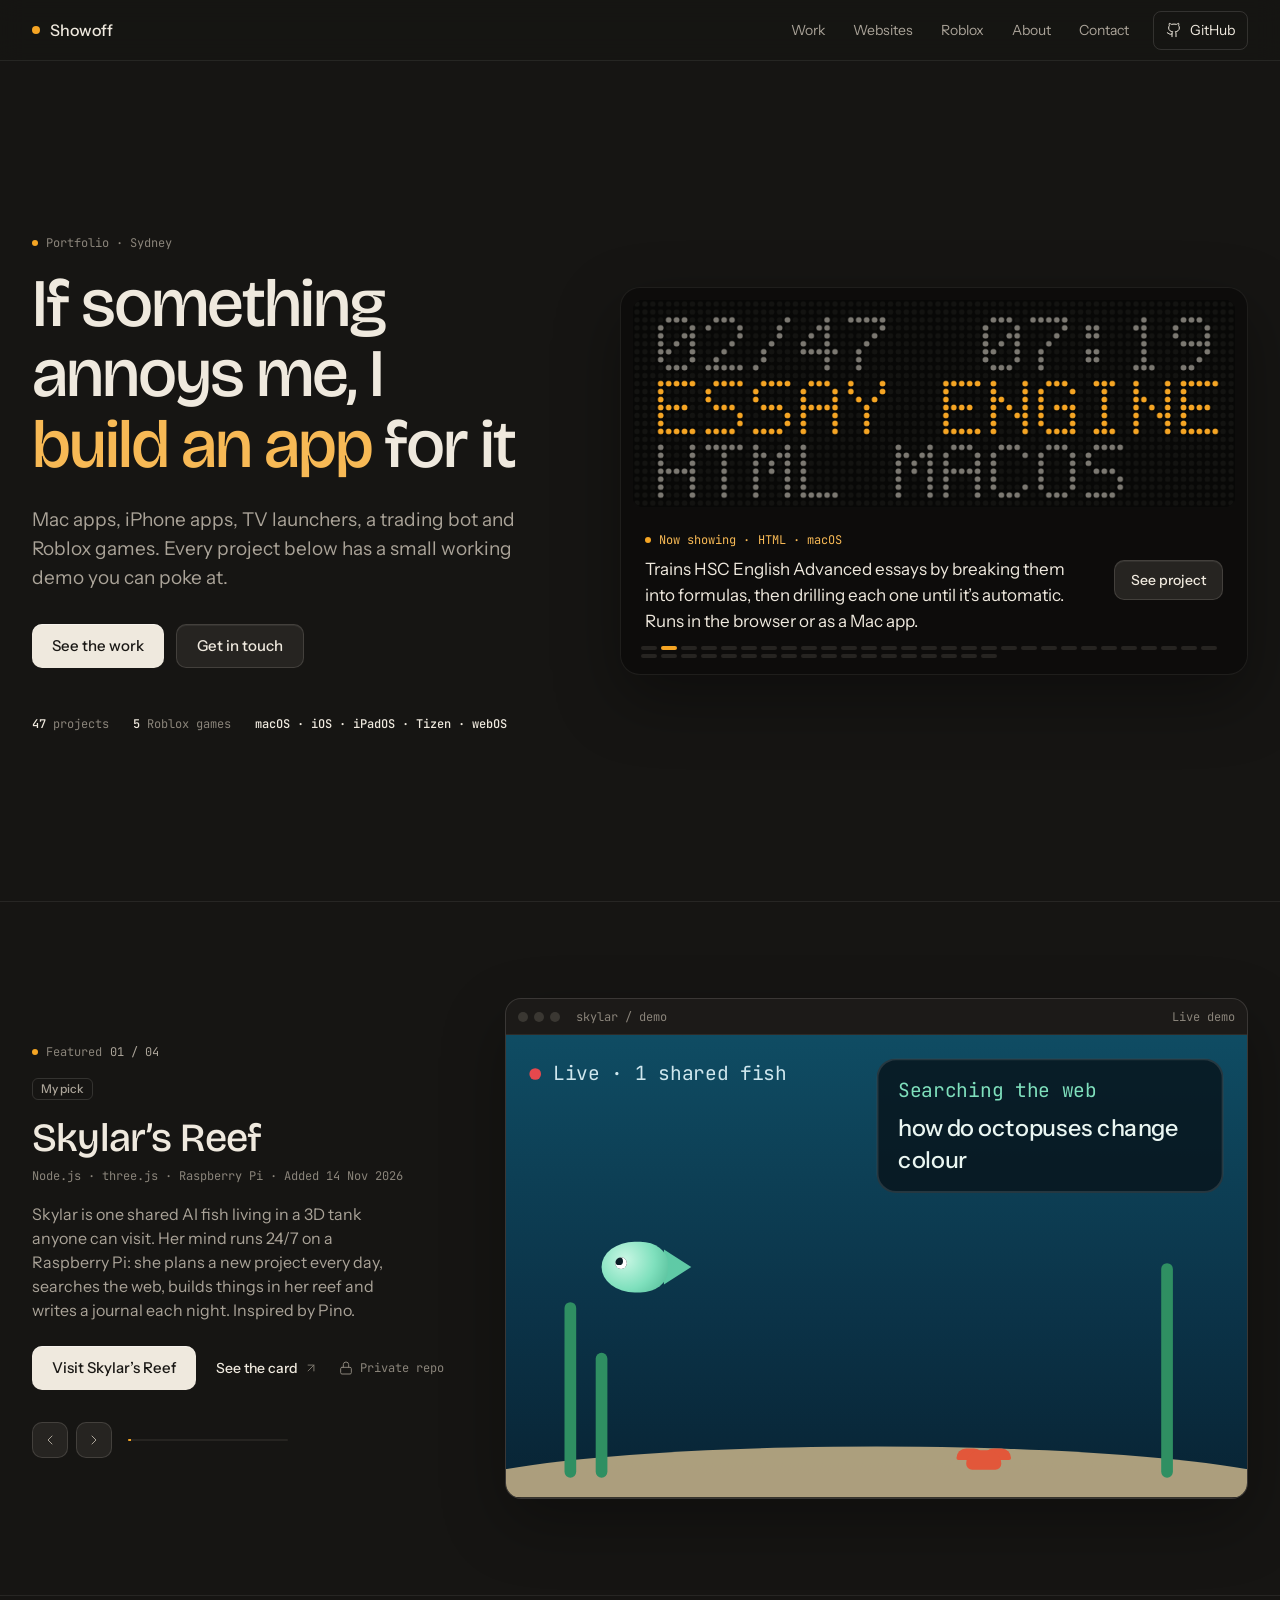
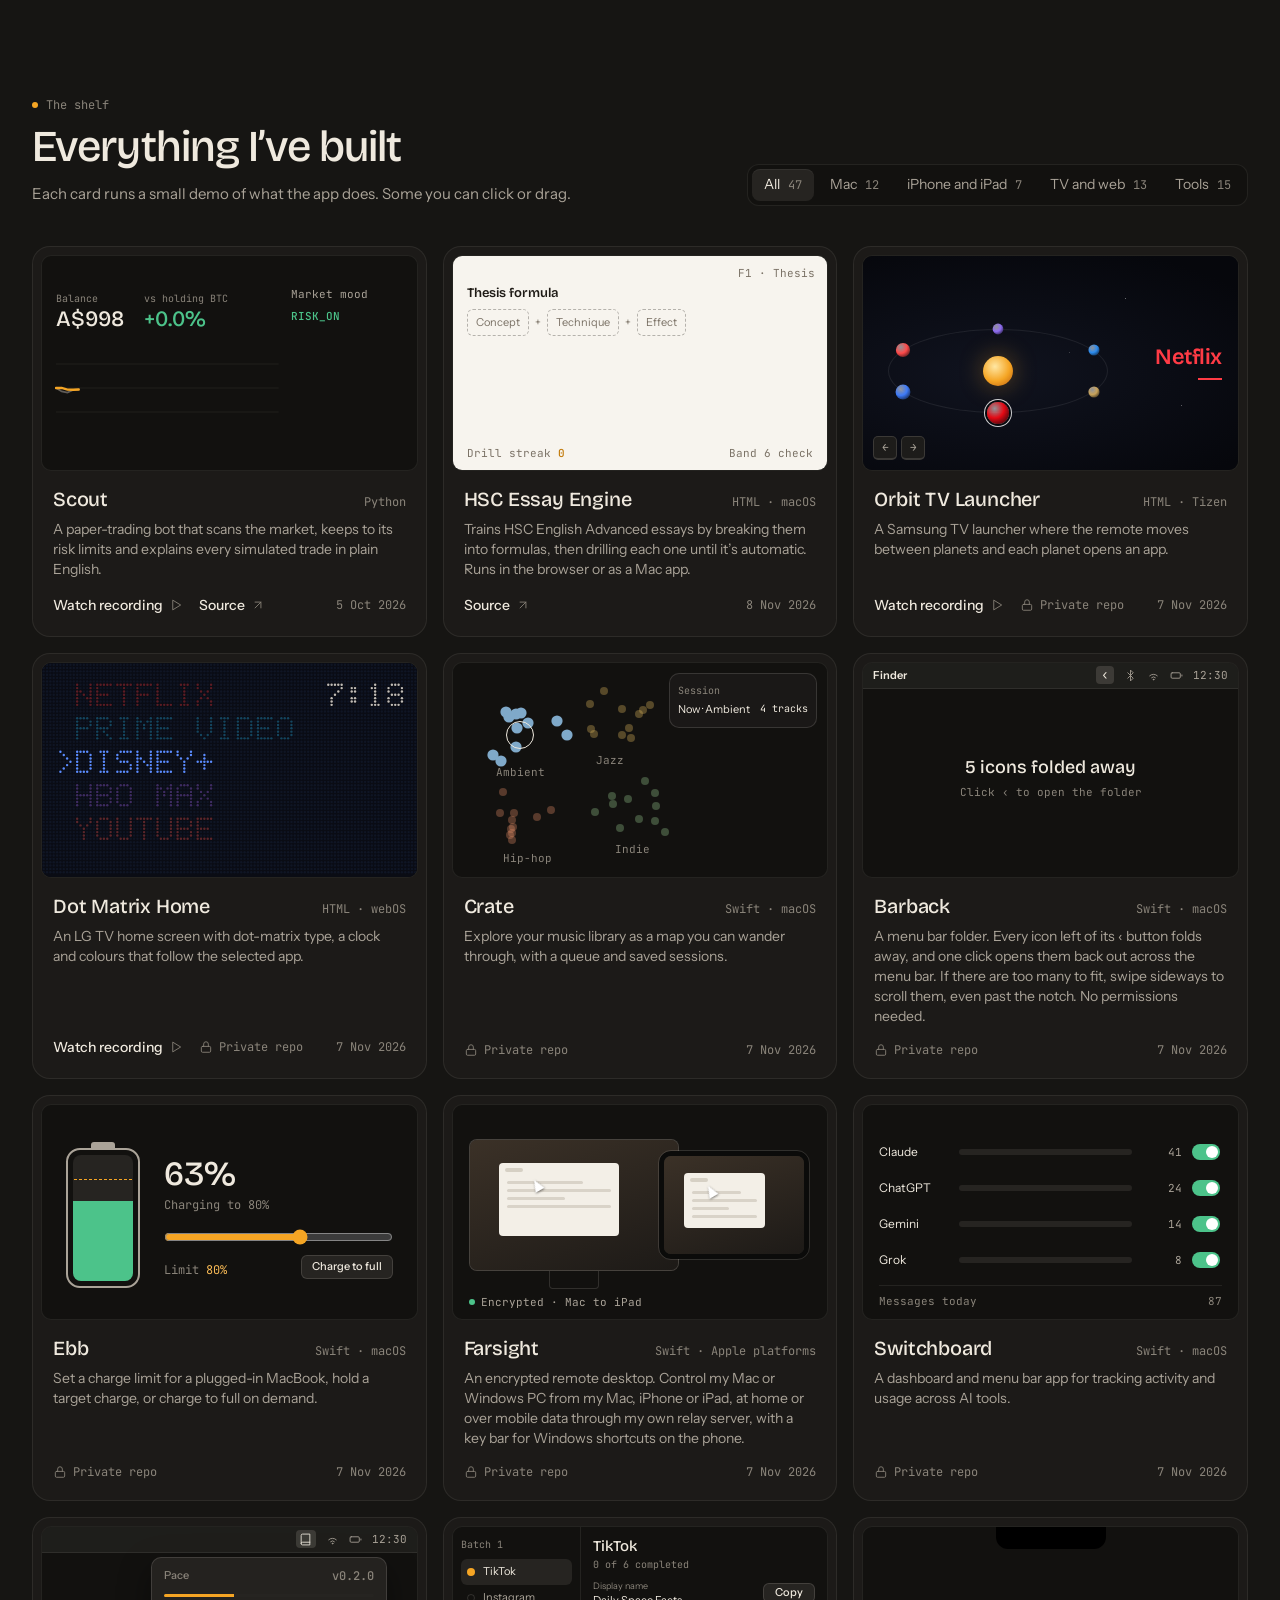
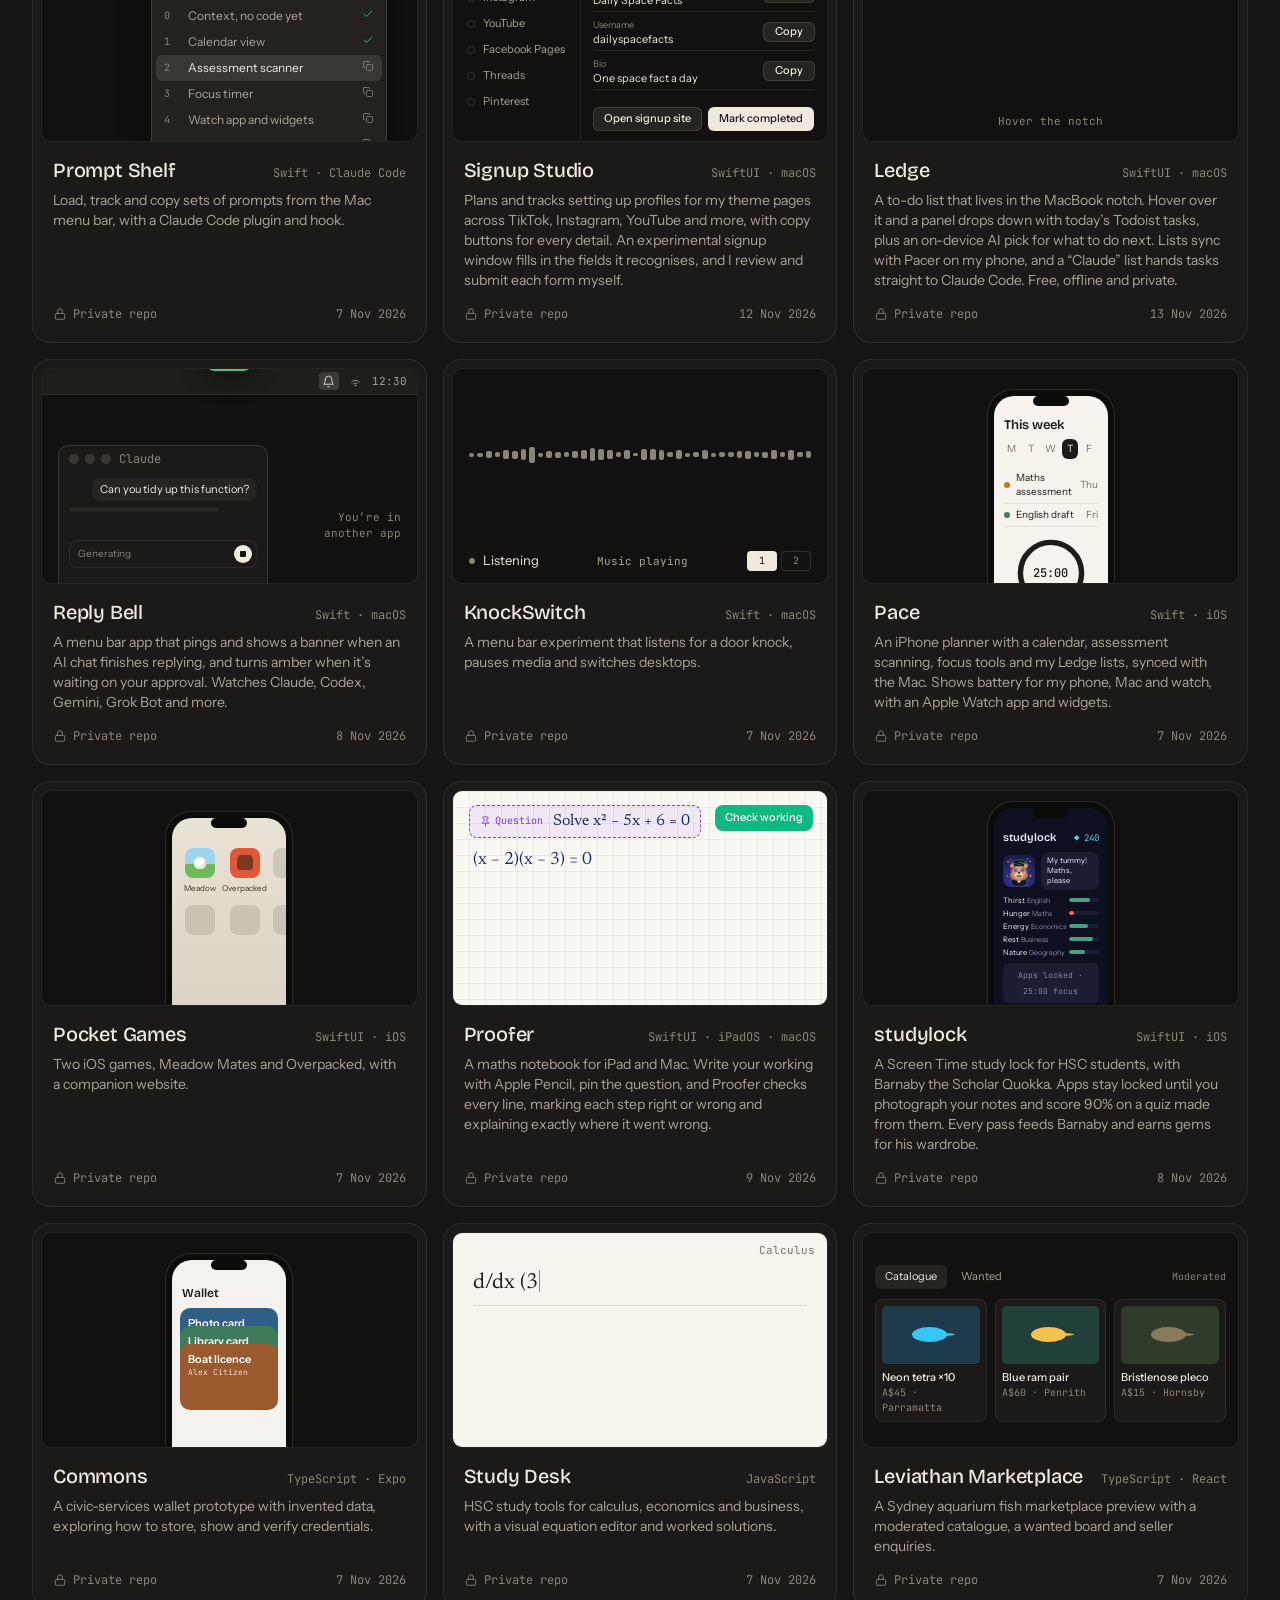
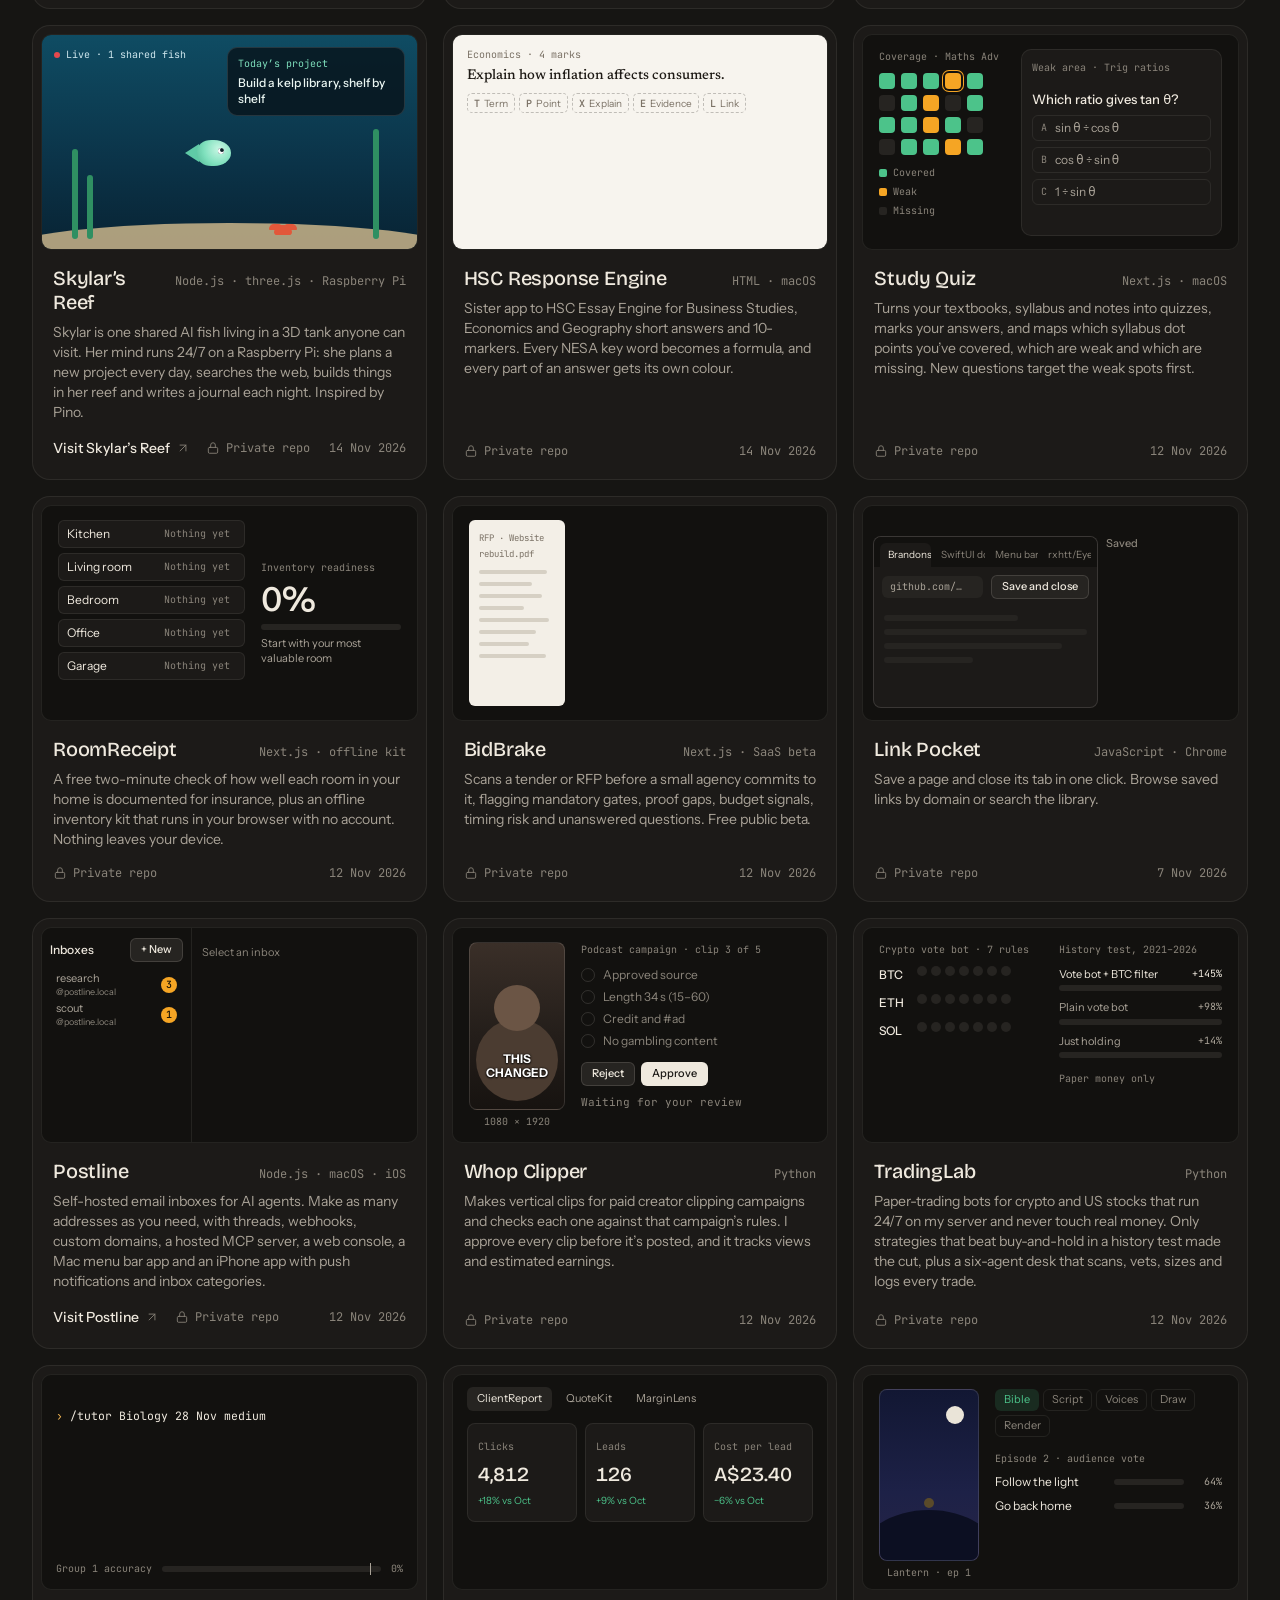
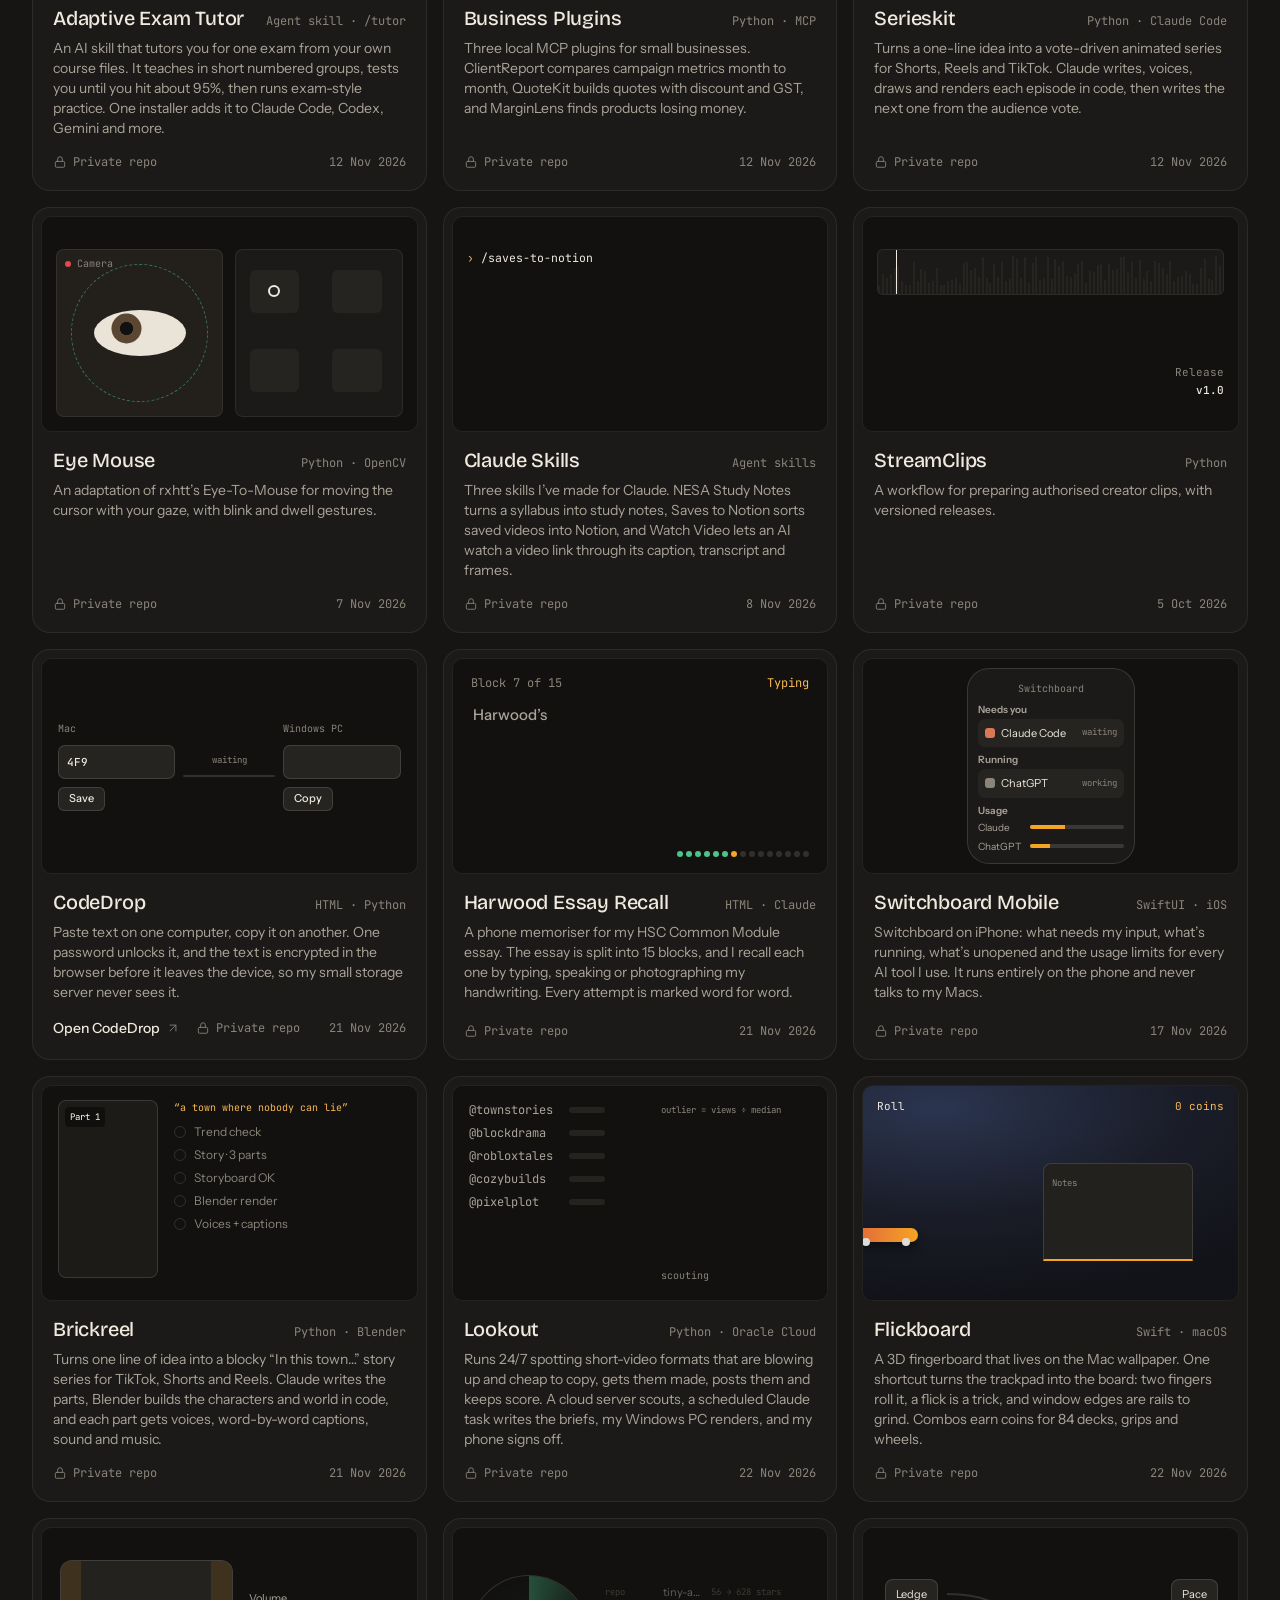
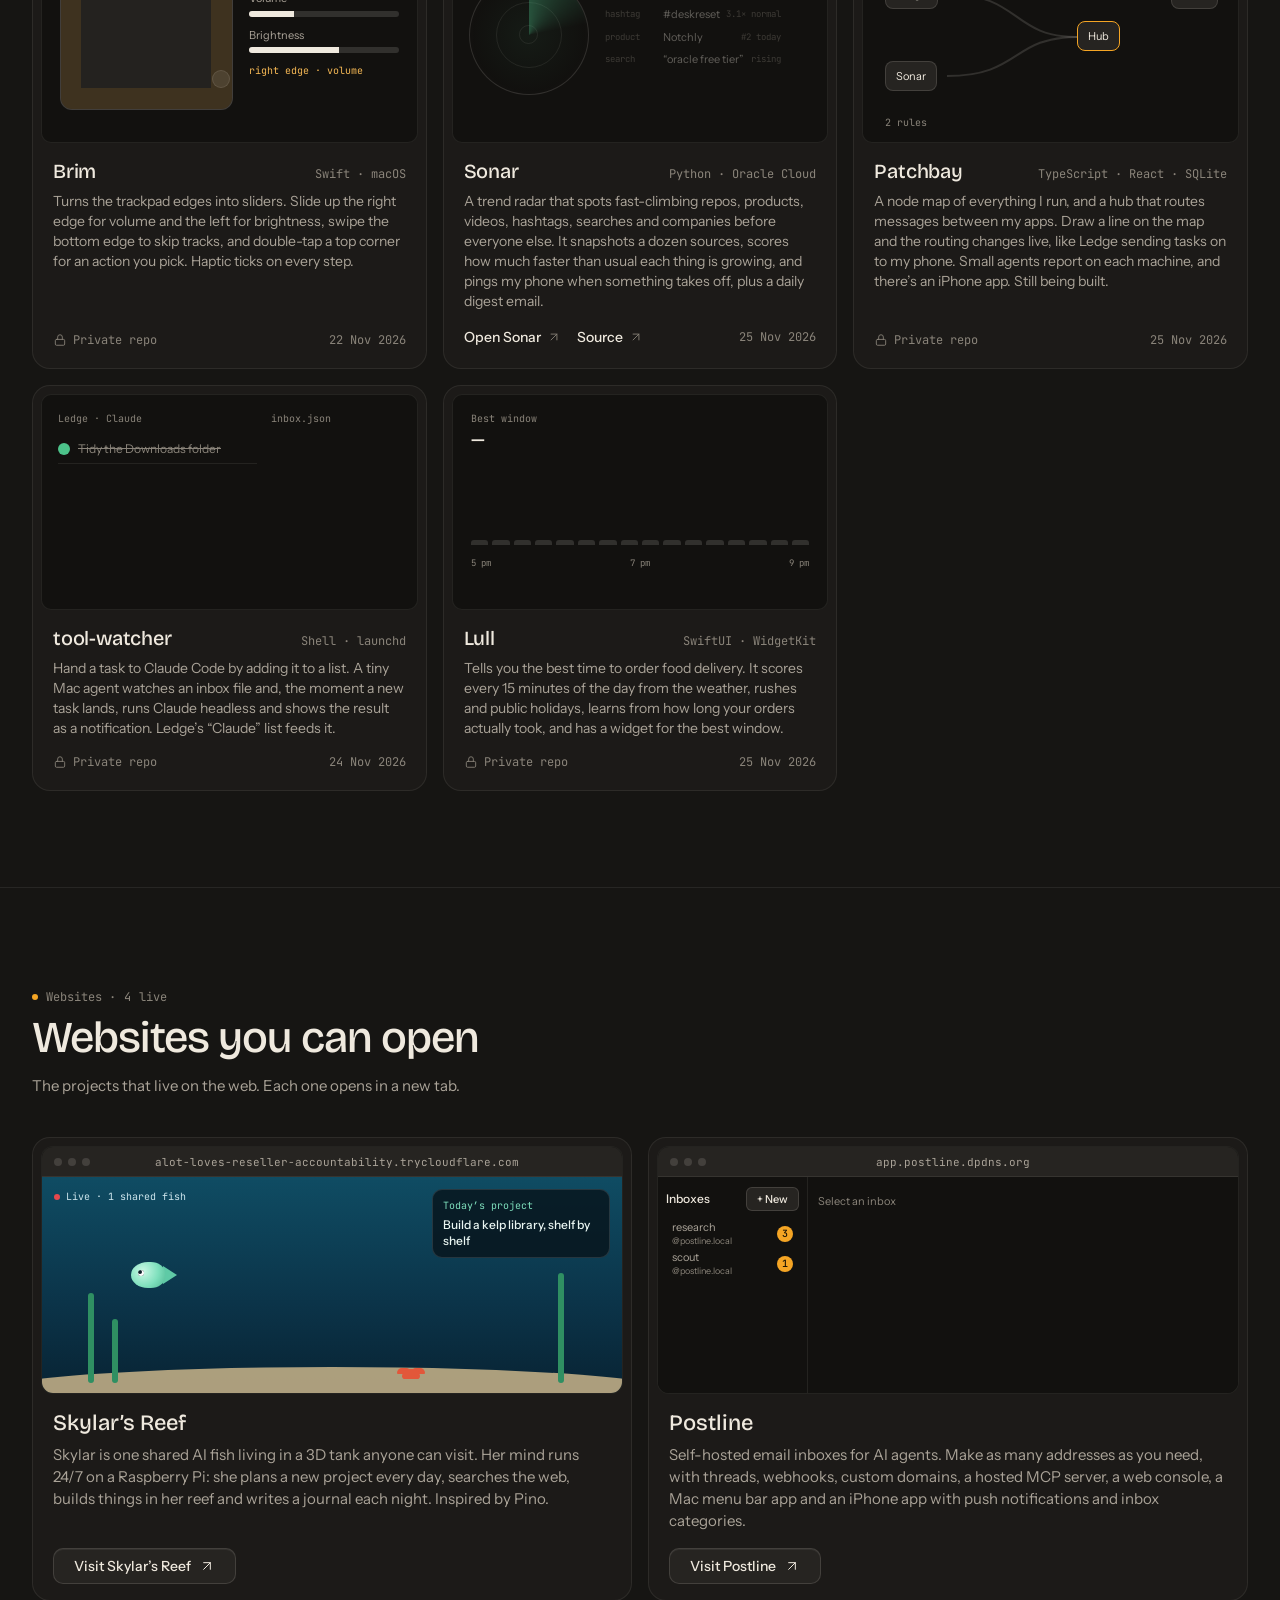
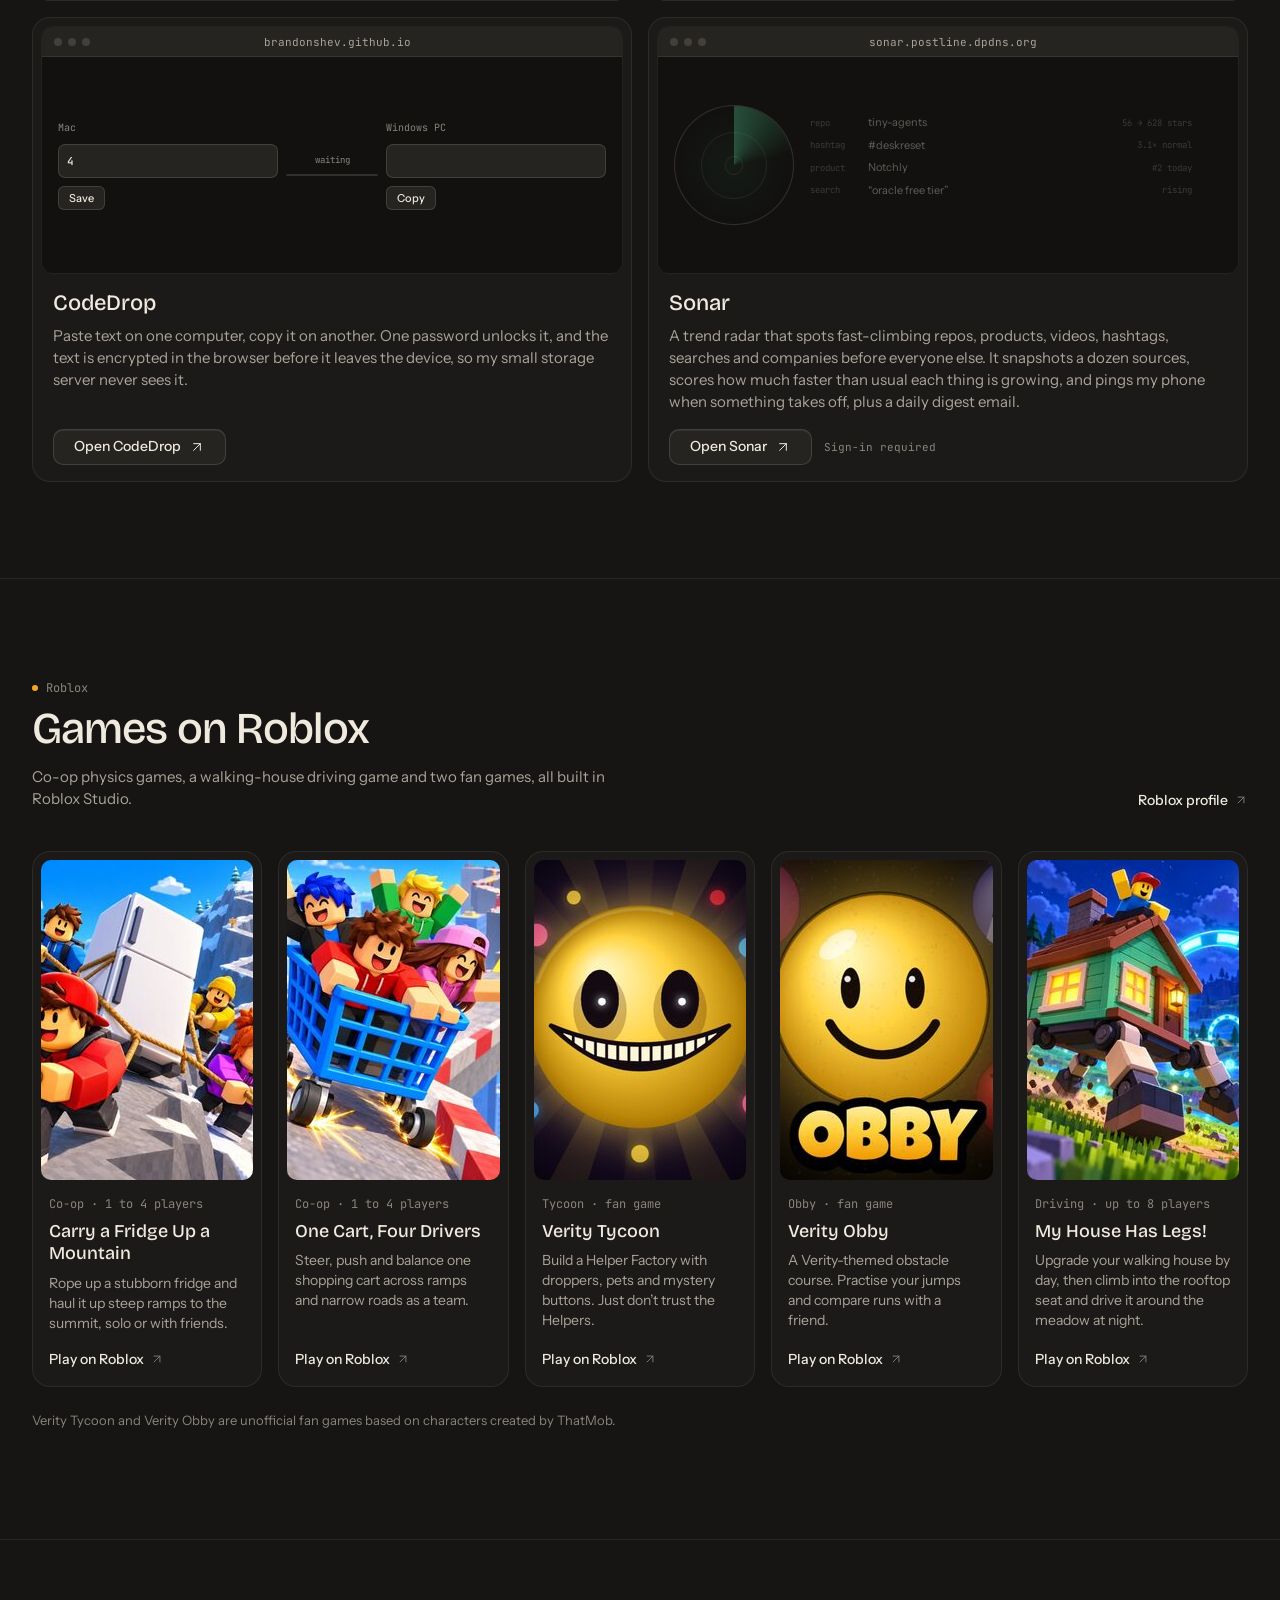
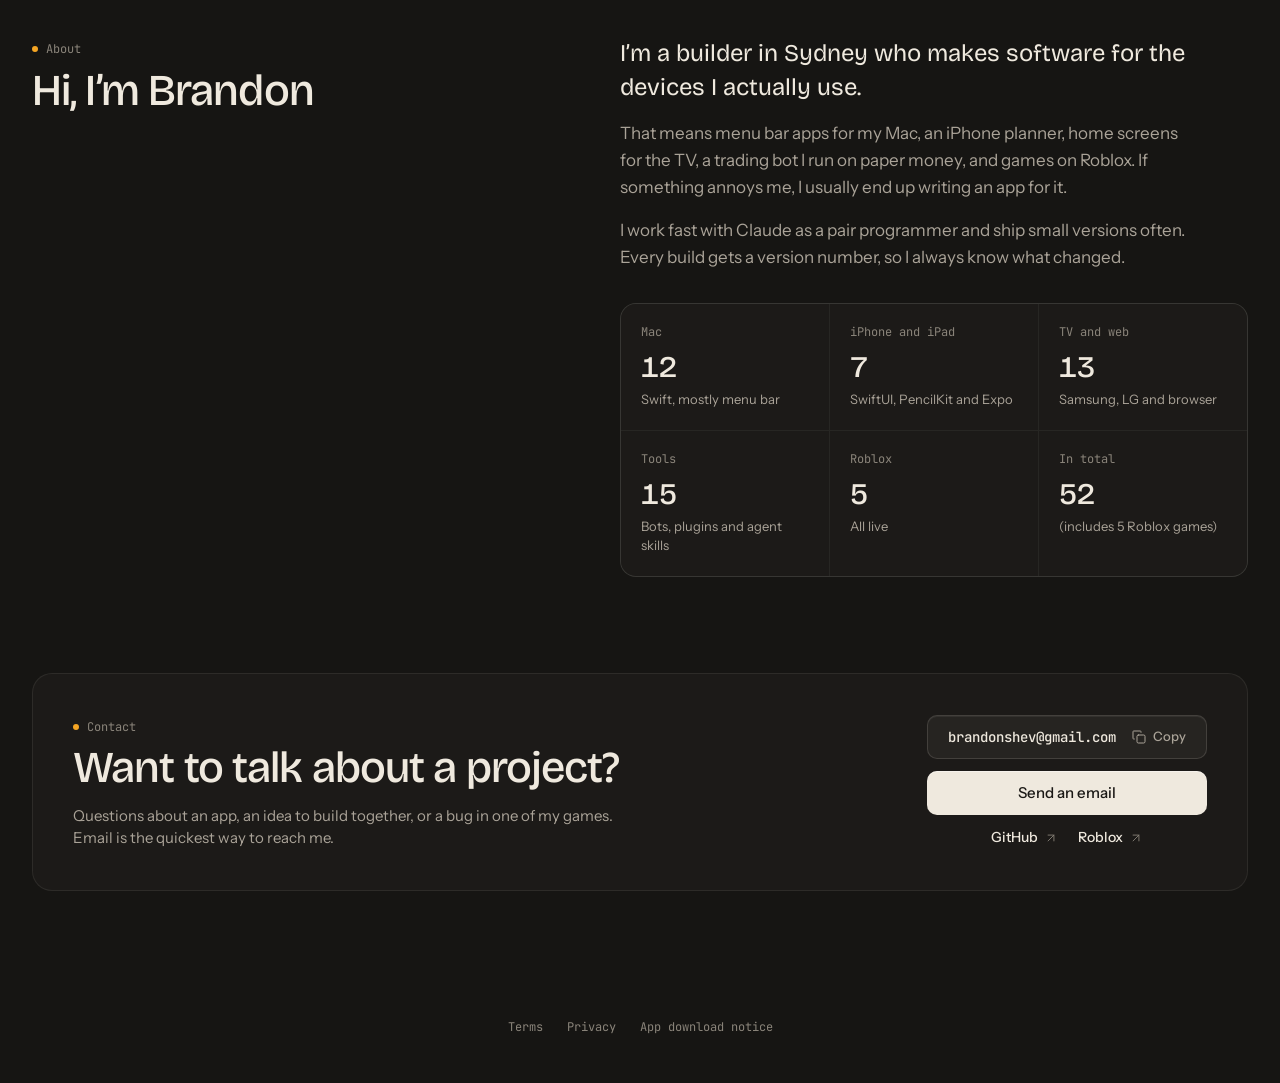
==== commit 5337ae60: "v3.10.0: add Lull; refresh Pace, Farsight, TradingLab, Ledge, Patchbay, Sonar and Postline descripti" ====
--- a/index.html
+++ b/index.html
@@ -9,16 +9,16 @@
   <meta property="og:description" content="Mac apps, TV launchers, trading bots and Roblox games, each with a working demo.">
   <meta property="og:image" content="assets/orbit.jpg">
   <title>Showoff · Brandon’s apps and games</title>
-  <meta name="generator" content="Showoff v3.9.0">
-  <link rel="icon" href="assets/favicon.svg?v=3.9.0" type="image/svg+xml">
-  <link rel="icon" href="assets/favicon-32.png?v=3.9.0" type="image/png" sizes="32x32">
-  <link rel="shortcut icon" href="favicon.ico?v=3.9.0">
-  <link rel="apple-touch-icon" href="assets/icon-180.png?v=3.9.0">
+  <meta name="generator" content="Showoff v3.10.0">
+  <link rel="icon" href="assets/favicon.svg?v=3.10.0" type="image/svg+xml">
+  <link rel="icon" href="assets/favicon-32.png?v=3.10.0" type="image/png" sizes="32x32">
+  <link rel="shortcut icon" href="favicon.ico?v=3.10.0">
+  <link rel="apple-touch-icon" href="assets/icon-180.png?v=3.10.0">
   <link rel="preconnect" href="https://fonts.googleapis.com">
   <link rel="preconnect" href="https://fonts.gstatic.com" crossorigin>
   <link rel="stylesheet" href="https://fonts.googleapis.com/css2?family=Bricolage+Grotesque:opsz,wght@12..96,400;12..96,500;12..96,600&family=Instrument+Sans:wght@400;500;600&family=JetBrains+Mono:wght@400;500&family=Newsreader:opsz@6..72&display=swap">
-  <link rel="stylesheet" href="style.css?v=3.9.0">
-  <script src="site.js?v=3.9.0" defer></script>
+  <link rel="stylesheet" href="style.css?v=3.10.0">
+  <script src="site.js?v=3.10.0" defer></script>
 </head>
 <body>
   <a class="skip" href="#main">Skip to content</a>
--- a/style.css
+++ b/style.css
@@ -1,4 +1,4 @@
-/* Showoff v3.9.0 */
+/* Showoff v3.10.0 */
 :root {
   color-scheme: dark;
   --bg-deep: #12110f;
@@ -840,7 +840,7 @@
 .d-resp .re-answer { font: 400 13px/1.55 "Newsreader", Georgia, serif; }
 .d-resp .re-seg { border-radius: 3px; padding: 1px 2px; animation: fade 300ms var(--ease) both; -webkit-box-decoration-break: clone; box-decoration-break: clone; }
 
-/* v3.9.0 demos: CodeDrop, Essay Recall, Switchboard Mobile, Brickreel, Lookout */
+/* v3.10.0 demos: CodeDrop, Essay Recall, Switchboard Mobile, Brickreel, Lookout */
 .d-drop { position: absolute; inset: 0; display: grid; grid-template-columns: 1fr 92px 1fr; align-items: center; gap: 8px; padding: 16px; }
 .d-drop .cd-pc { display: grid; gap: 8px; justify-items: start; }
 .d-drop .cd-tag { font-size: 10px; color: var(--muted); }
@@ -922,7 +922,7 @@
 .d-look .lo-st { font-size: 10px; color: var(--muted); margin-top: auto; }
 .d-look .lo-st.ok { color: var(--pos); }
 
-/* v3.9.0 demos: Flickboard, Brim */
+/* v3.10.0 demos: Flickboard, Brim */
 .d-flick { position: absolute; inset: 0; background: radial-gradient(120% 90% at 20% 10%, #2b3550 0%, #1a1d28 55%, #121318 100%); }
 .d-flick .fb-win { position: absolute; left: 48%; top: 36%; width: 40%; height: 46%; border-radius: 8px 8px 0 0; background: #23211e; border: 1px solid var(--line-strong); border-bottom: 2px solid var(--amber); padding: 6px 8px; }
 .d-flick .fb-win .mono { font-size: 9px; color: var(--muted); }
@@ -942,7 +942,7 @@
 .d-brim .bm-track i { display: block; height: 100%; background: var(--text); transition: width 900ms var(--ease); }
 .d-brim .bm-hud .mono { font-size: 10px; color: var(--amber-ink); }
 
-/* v3.9.0: Websites section */
+/* v3.10.0: Websites section */
 .sites { display: grid; grid-template-columns: repeat(2, minmax(0, 1fr)); gap: 16px; }
 .site { display: flex; flex-direction: column; background: var(--card); border: 1px solid var(--line); border-radius: 18px; padding: 8px; transition: border-color 200ms var(--ease); }
 .site:hover { border-color: var(--line-strong); }
@@ -960,7 +960,7 @@
 .site-note { font-size: 11px; color: var(--muted); }
 @media (max-width: 760px) { .sites { grid-template-columns: 1fr; } }
 
-/* v3.9.0 demos: Sonar, Patchbay, tool-watcher */
+/* v3.10.0 demos: Sonar, Patchbay, tool-watcher */
 .d-sonar { position: absolute; inset: 0; display: grid; grid-template-columns: 120px 1fr; gap: 16px; padding: 16px; align-items: center; }
 .d-sonar .sn-radar { position: relative; width: 120px; height: 120px; border-radius: 50%; border: 1px solid var(--line-strong); overflow: hidden; background: radial-gradient(circle, rgba(76,195,138,0.06), transparent 70%); }
 .d-sonar .sn-ring { position: absolute; inset: 22%; border-radius: 50%; border: 1px solid var(--line); } .d-sonar .sn-ring.r2 { inset: 42%; }
@@ -993,3 +993,17 @@
 .d-watch .tw-log { font-size: 10px; color: var(--text-2); display: grid; gap: 4px; } .d-watch .tw-ok { color: var(--pos); }
 .d-watch .tw-note { position: absolute; right: 12px; bottom: 12px; width: 210px; display: grid; gap: 2px; padding: 8px 10px; border-radius: 10px; background: #2e2b27; border: 1px solid var(--line-strong); font-size: 10px; color: var(--text-2); opacity: 0; transform: translateY(6px); transition: opacity 250ms var(--ease), transform 250ms var(--ease); box-shadow: 0 8px 20px rgba(0,0,0,0.35); }
 .d-watch .tw-note b { font-size: 11px; color: var(--text); } .d-watch .tw-note.show { opacity: 1; transform: none; }
+
+/* v3.10.0 demo: Lull */
+.d-lull { position: absolute; inset: 0; display: flex; flex-direction: column; gap: 10px; padding: 16px 18px; }
+.d-lull .ll-top { display: flex; justify-content: space-between; align-items: flex-start; }
+.d-lull .ll-k { display: block; font-size: 10px; color: var(--muted); margin-bottom: 2px; }
+.d-lull .ll-top b { font: 500 18px/1.2 var(--display); color: var(--text); }
+.d-lull .ll-badge { font-size: 11px; color: #0f2a1d; background: var(--pos); border-radius: 999px; padding: 3px 9px; min-height: 18px; }
+.d-lull .ll-badge:empty { background: transparent; }
+.d-lull .ll-bars { flex: 1; display: flex; align-items: flex-end; gap: 4px; }
+.d-lull .ll-bars i { flex: 1; height: 6%; border-radius: 3px 3px 0 0; background: var(--line-strong); transition: height 500ms var(--ease), background-color 300ms var(--ease), box-shadow 300ms var(--ease); }
+.d-lull .ll-bars i.o { background: #4d8f6d; } .d-lull .ll-bars i.g { background: var(--pos); }
+.d-lull .ll-bars i.pick { box-shadow: 0 0 0 2px var(--text); }
+.d-lull .ll-axis { display: flex; justify-content: space-between; font-size: 9px; color: var(--muted); }
+.d-lull .ll-why { font-size: 10px; color: var(--text-2); min-height: 12px; }
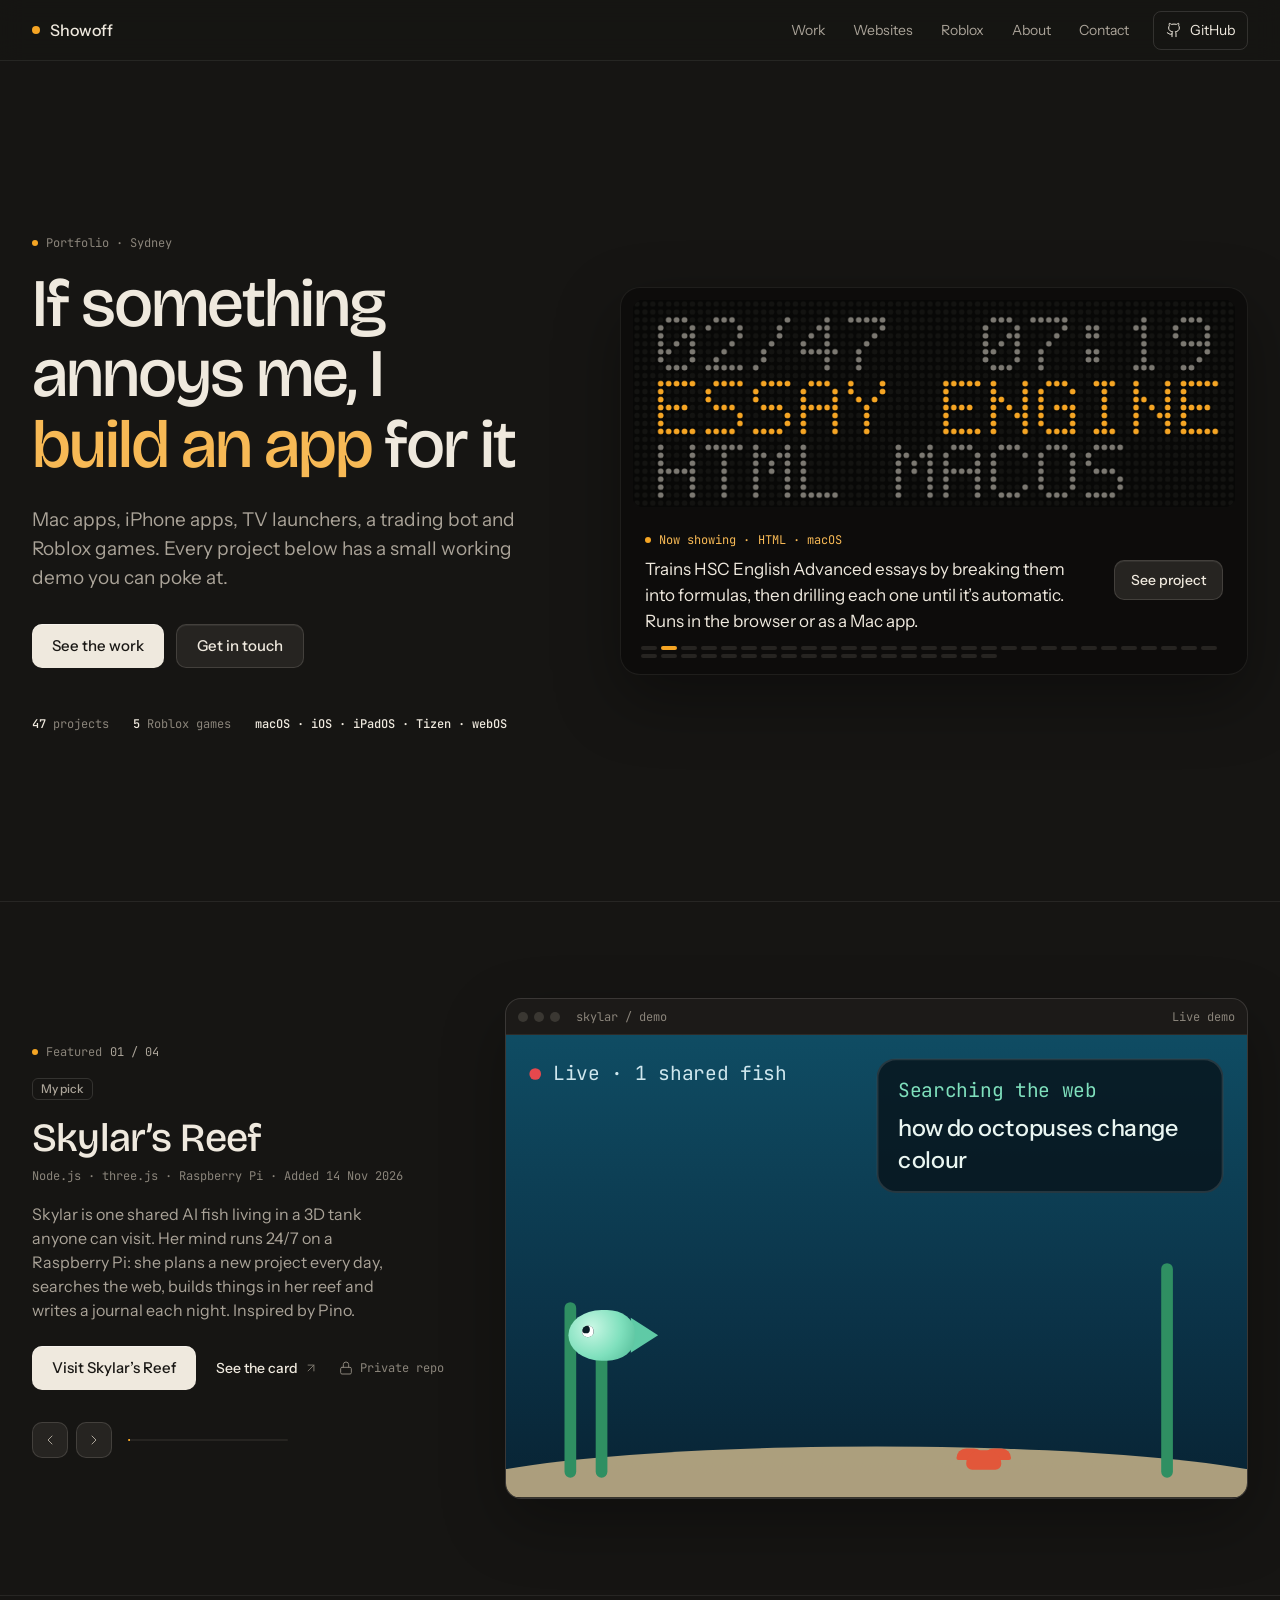
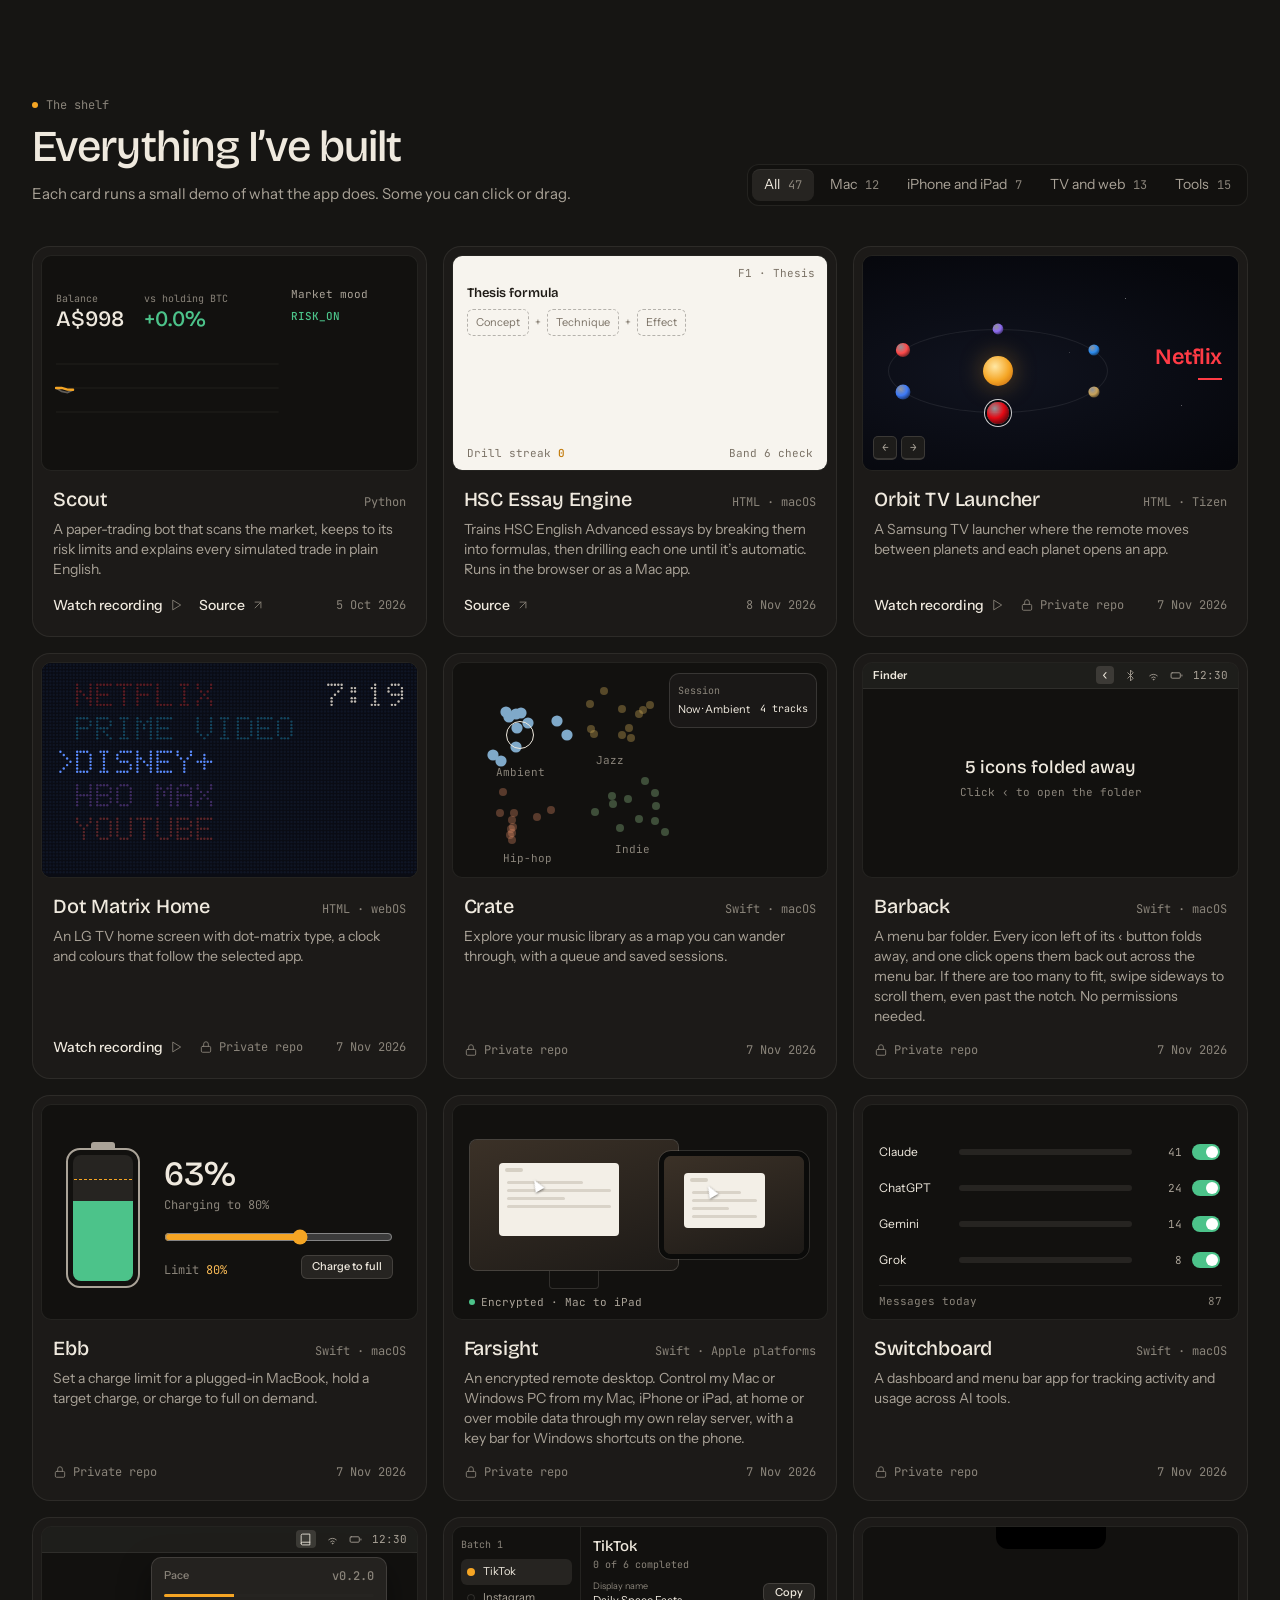
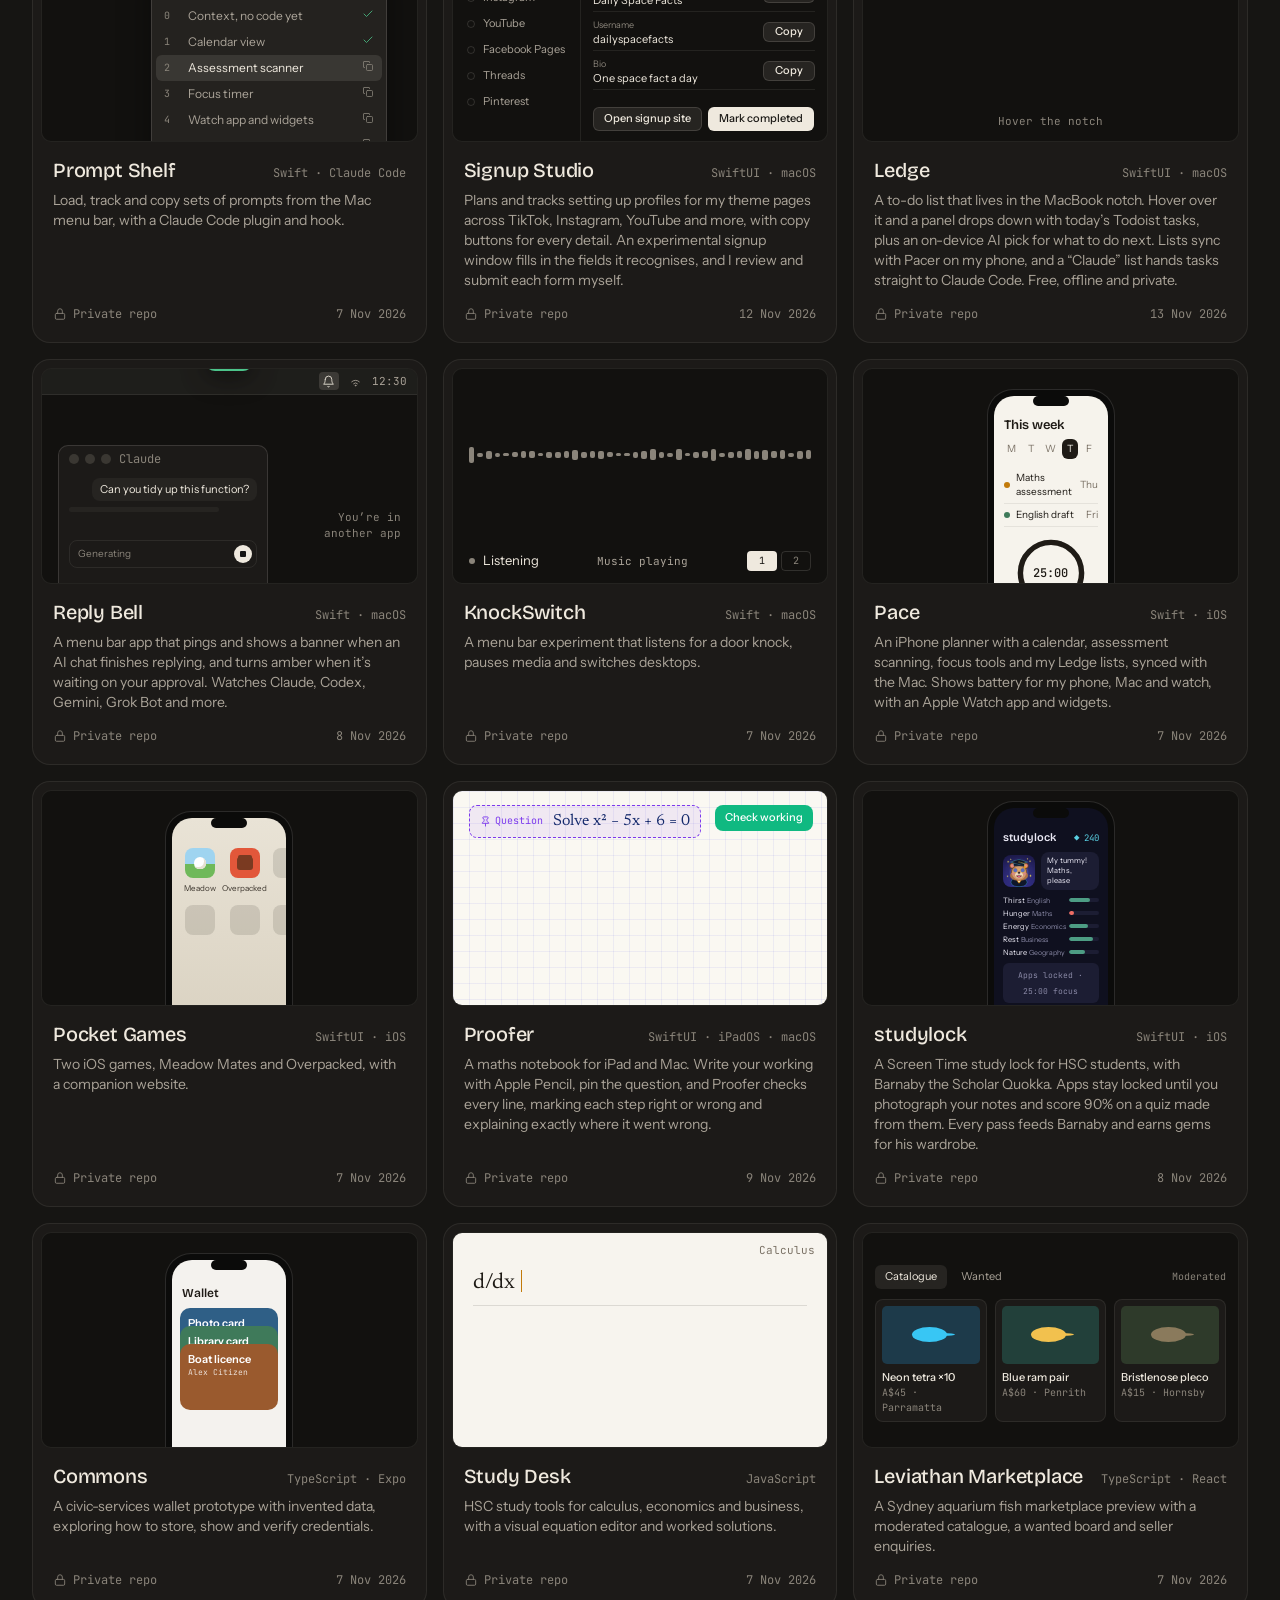
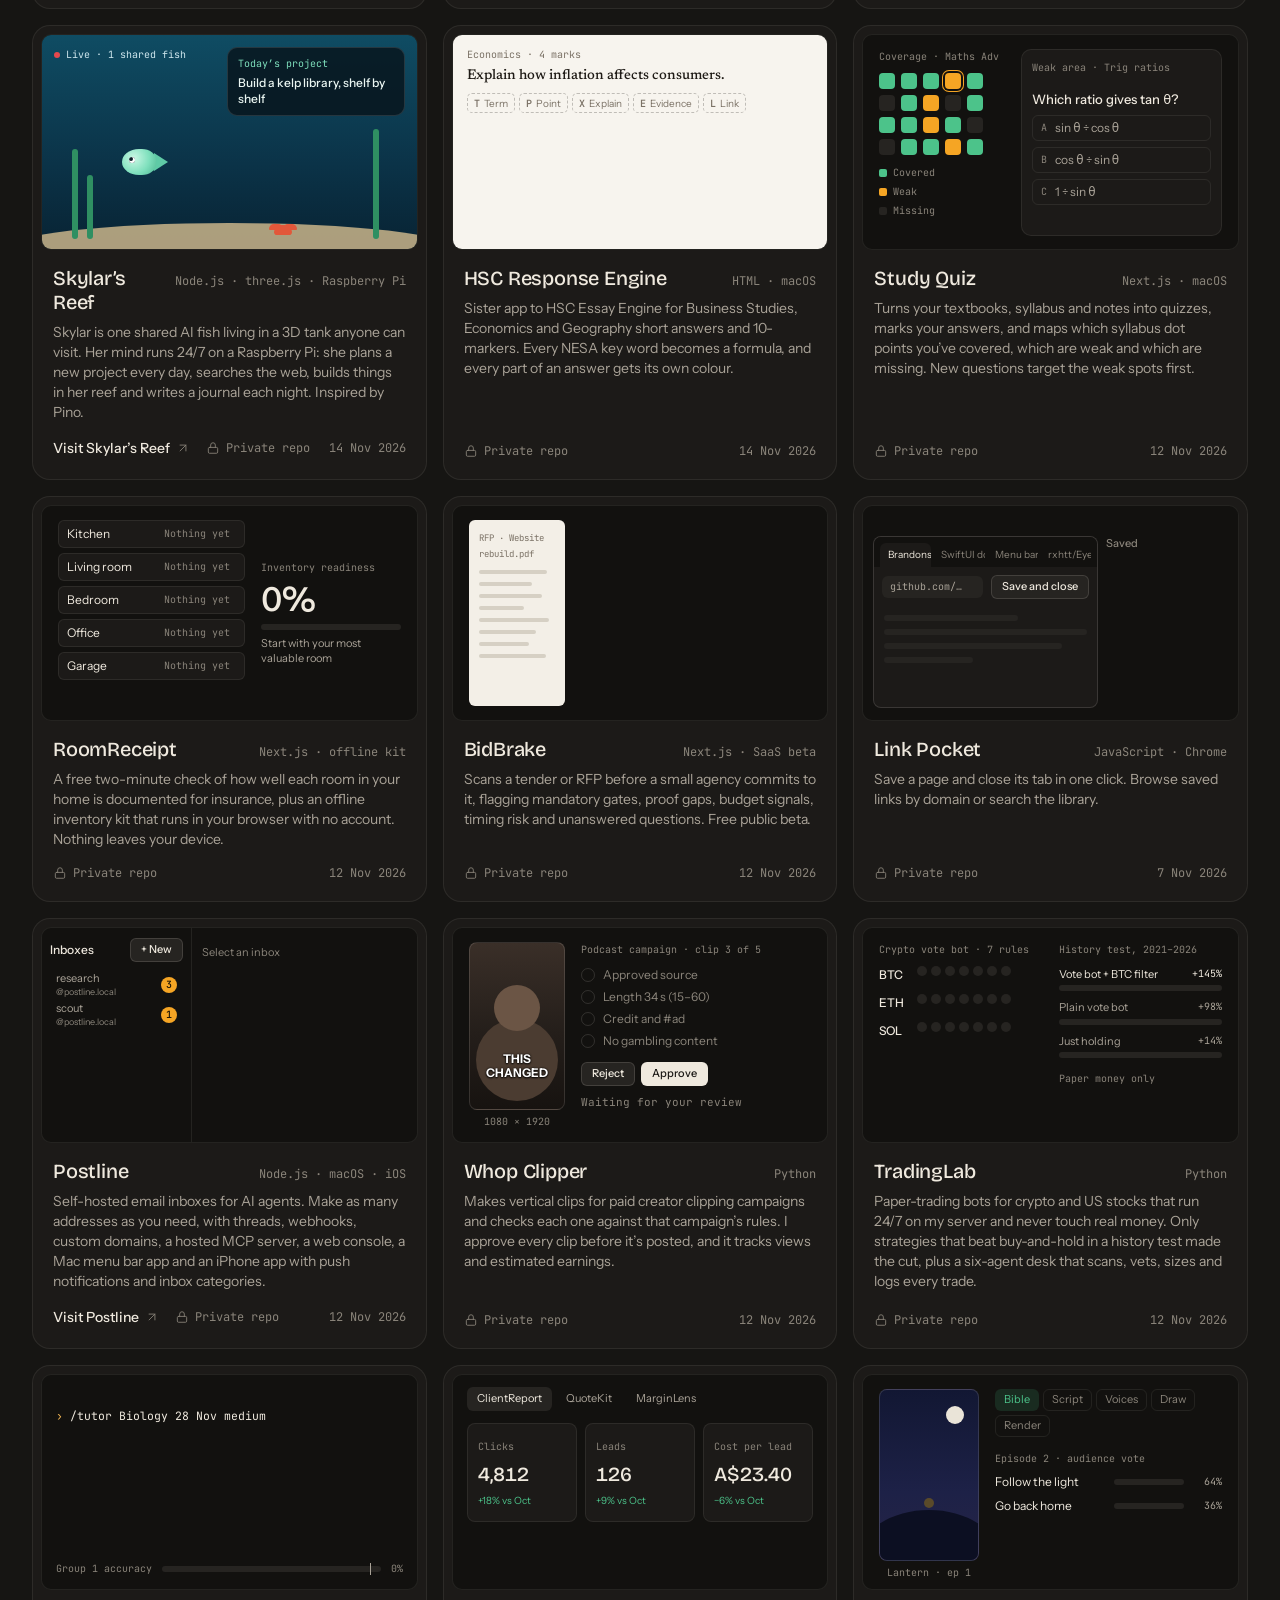
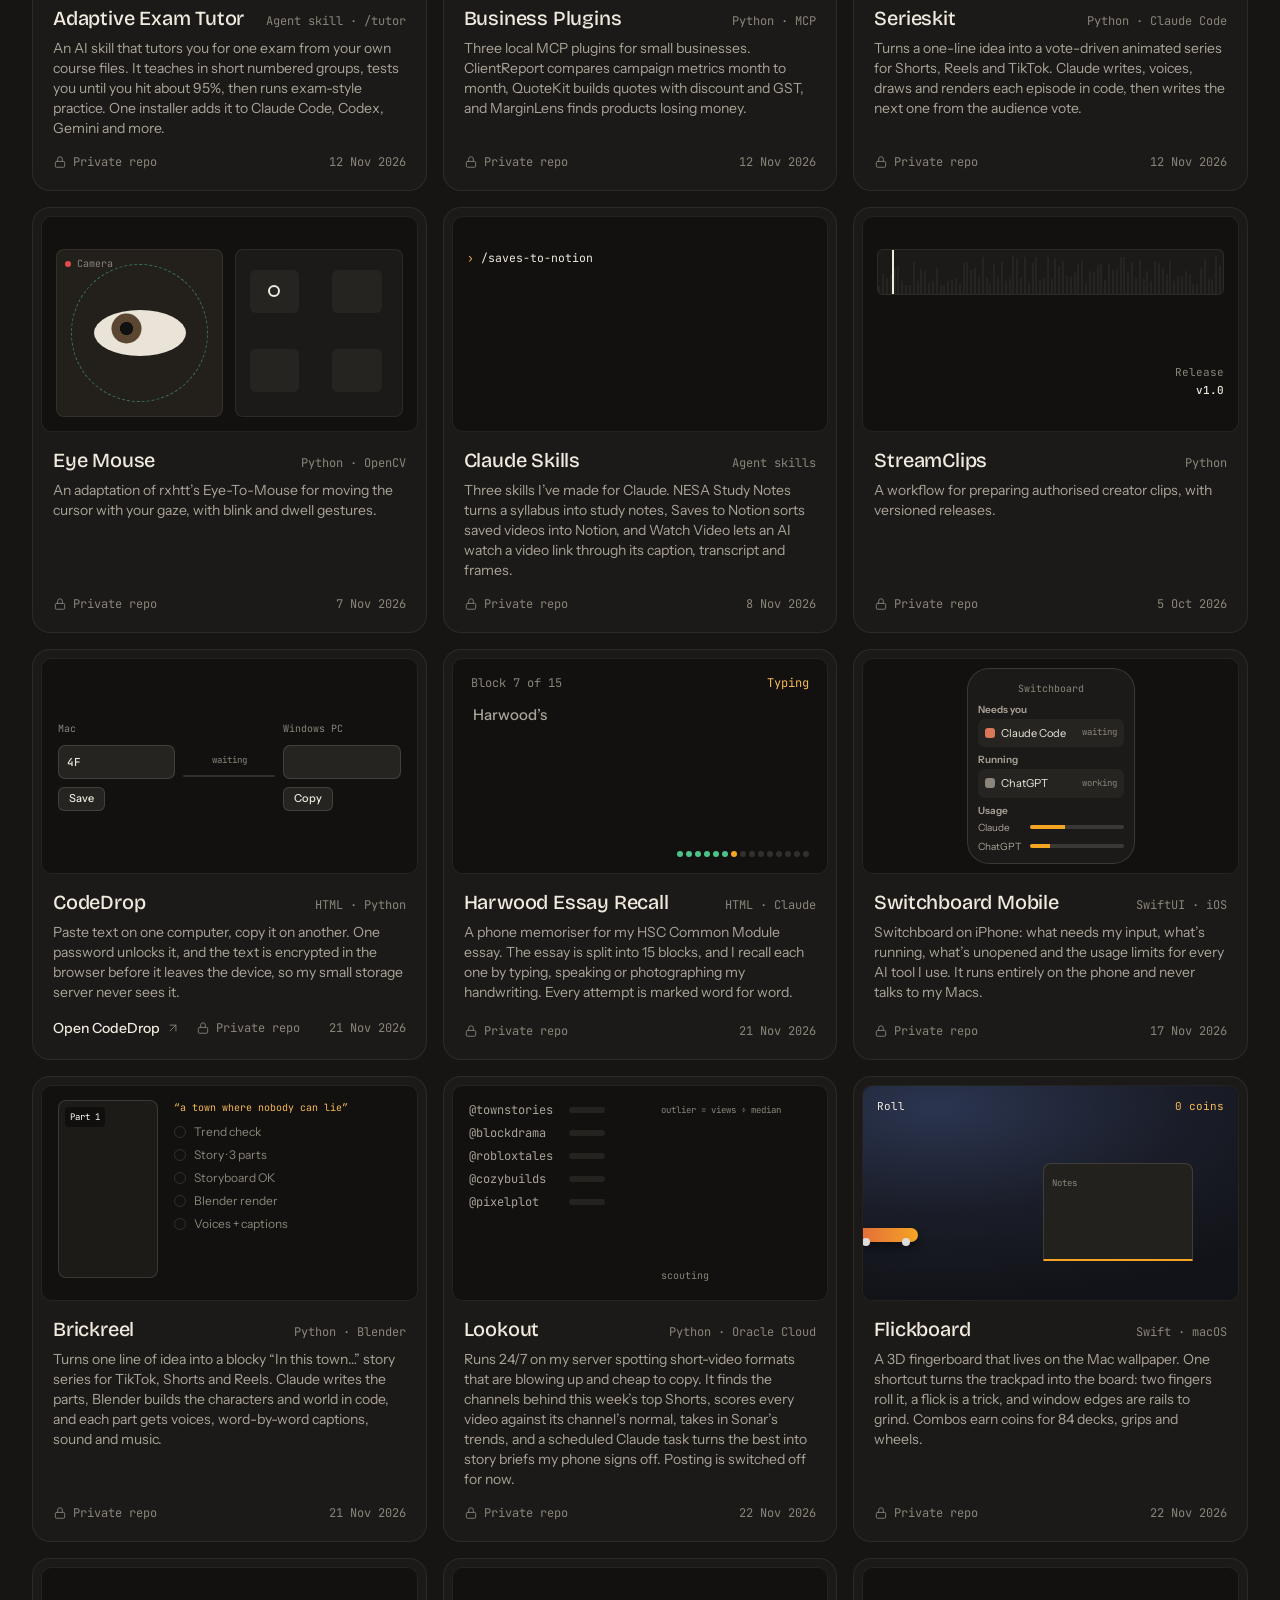
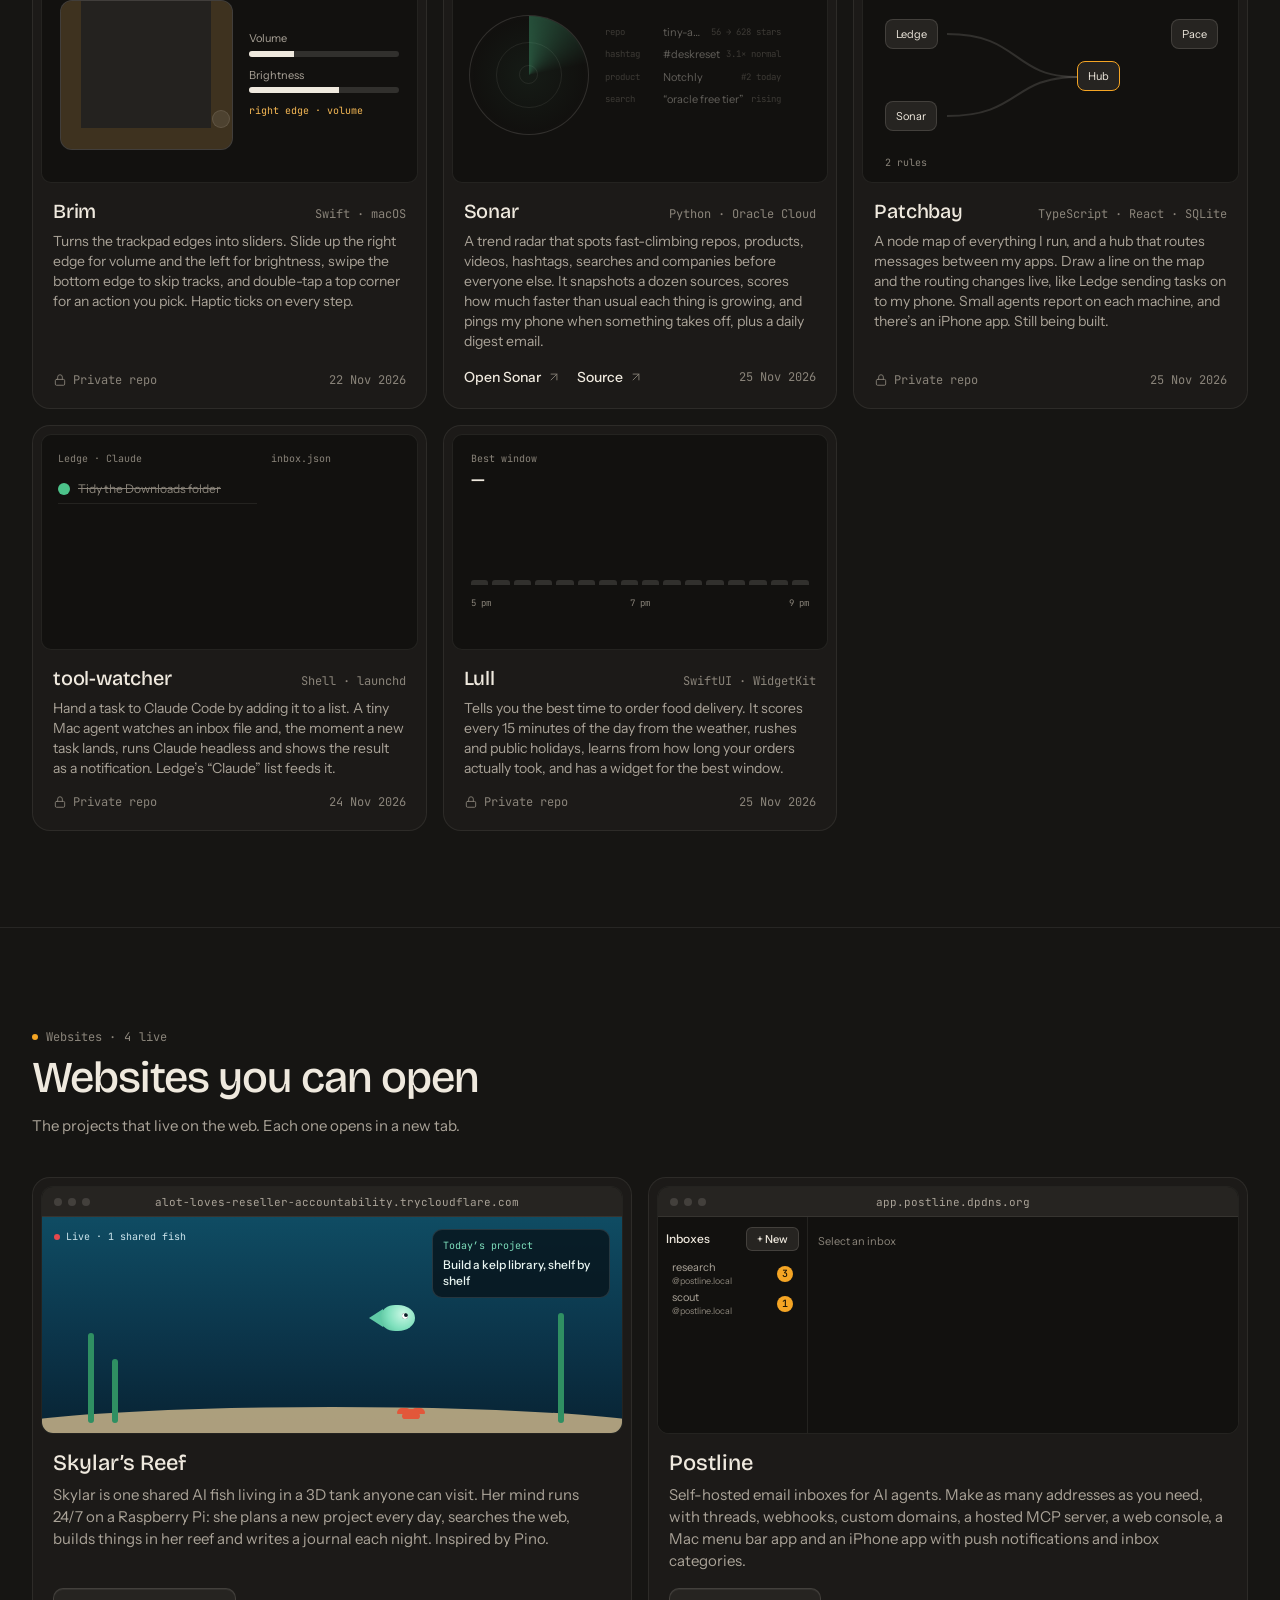
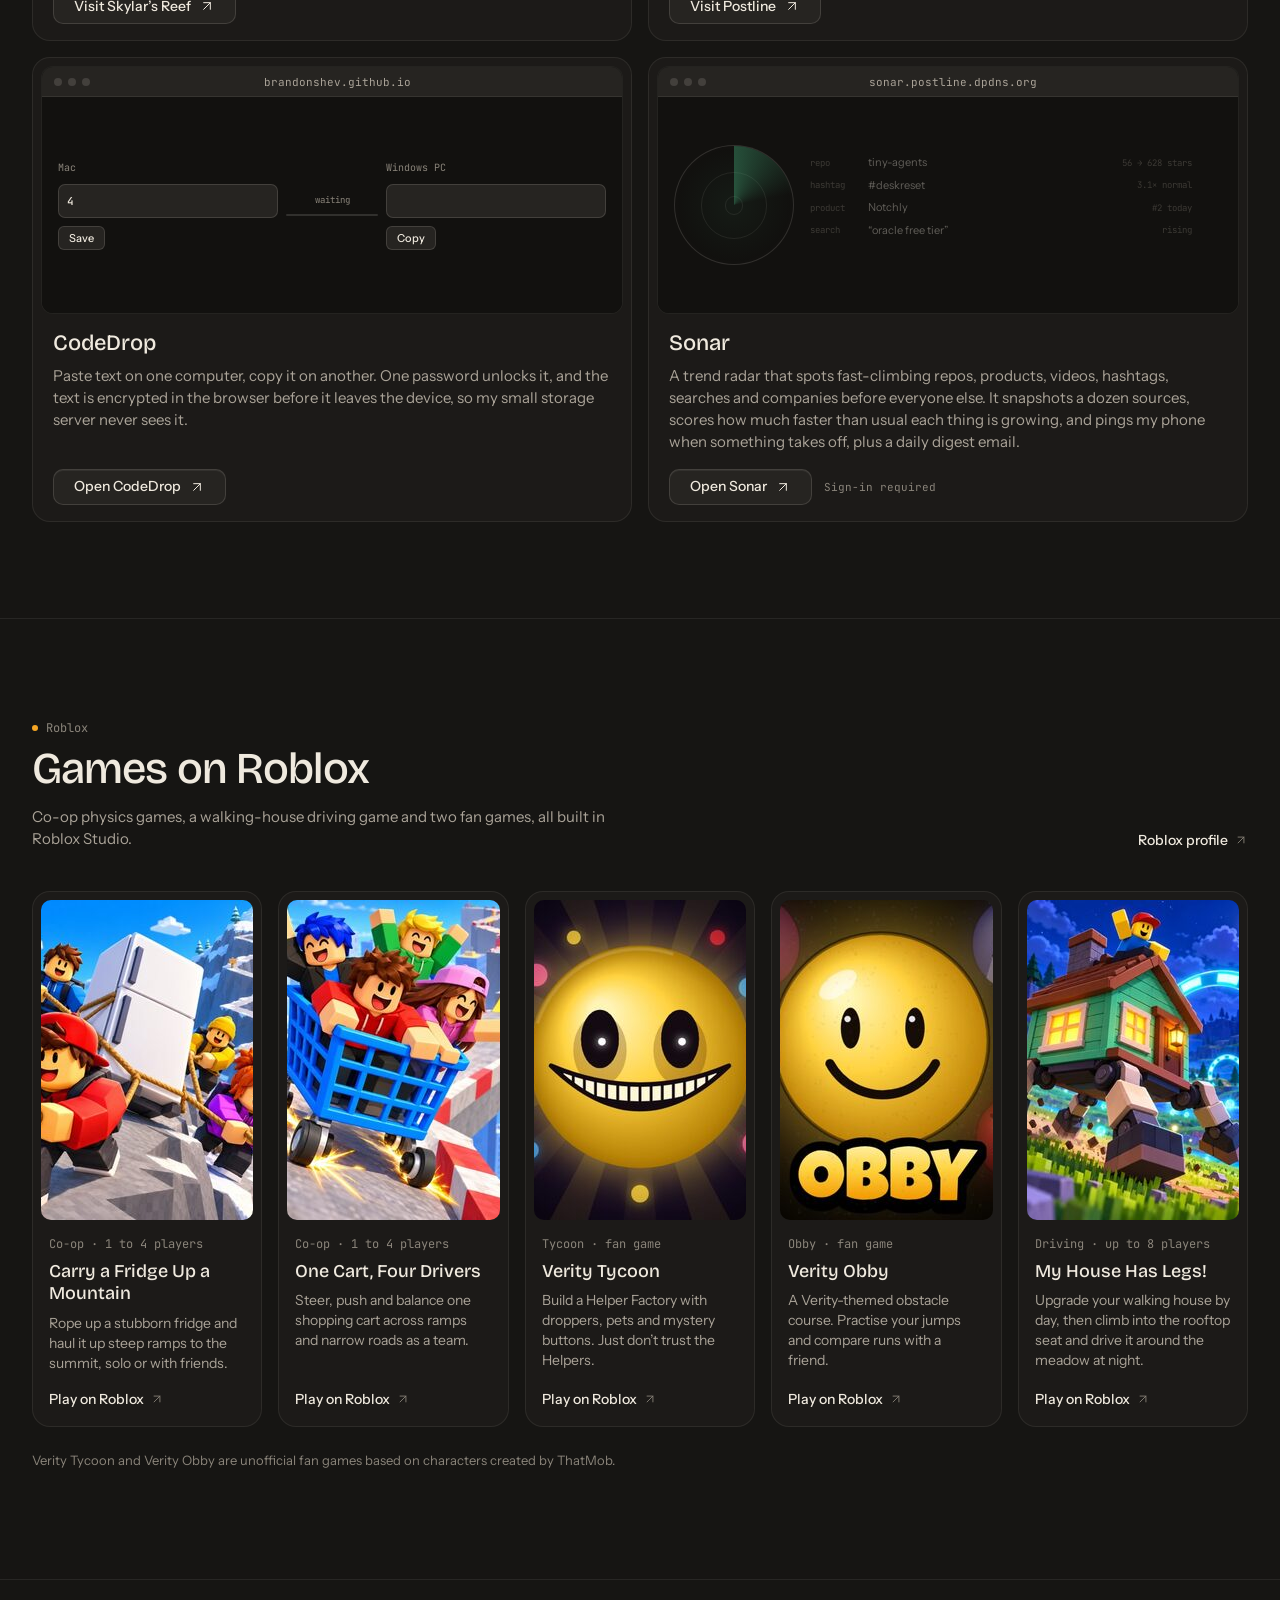
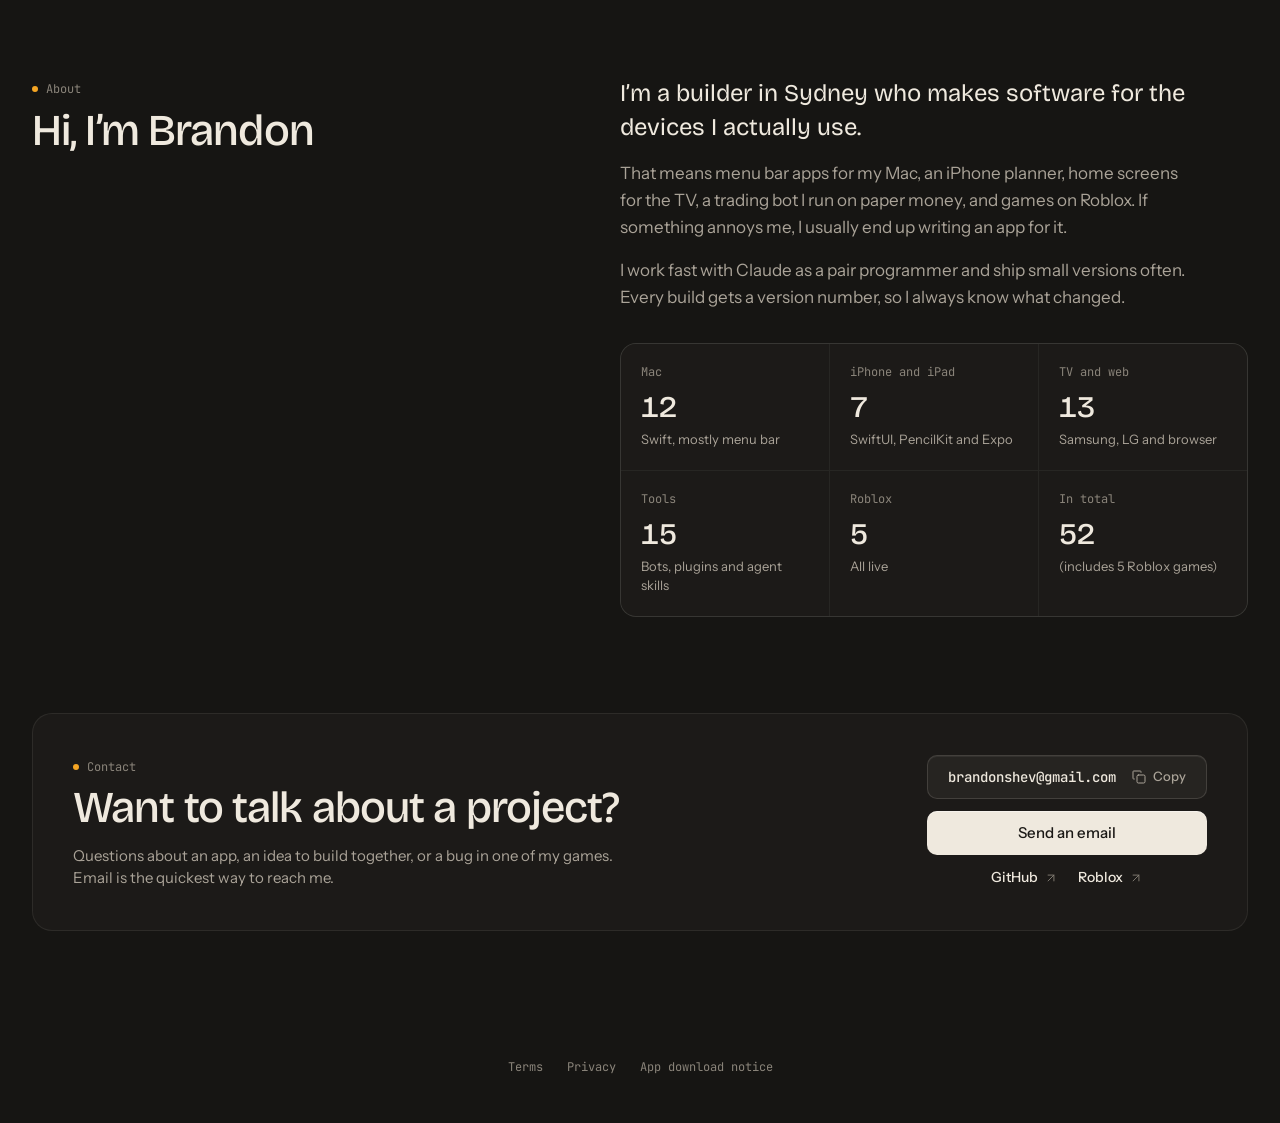
==== commit a3cfa931: "v3.11.0: Lookout is live (posting off) Co-Authored-By: Claude Opus 5.5 <noreply@anthropic.com> Claud" ====
--- a/index.html
+++ b/index.html
@@ -9,16 +9,16 @@
   <meta property="og:description" content="Mac apps, TV launchers, trading bots and Roblox games, each with a working demo.">
   <meta property="og:image" content="assets/orbit.jpg">
   <title>Showoff · Brandon’s apps and games</title>
-  <meta name="generator" content="Showoff v3.10.0">
-  <link rel="icon" href="assets/favicon.svg?v=3.10.0" type="image/svg+xml">
-  <link rel="icon" href="assets/favicon-32.png?v=3.10.0" type="image/png" sizes="32x32">
-  <link rel="shortcut icon" href="favicon.ico?v=3.10.0">
-  <link rel="apple-touch-icon" href="assets/icon-180.png?v=3.10.0">
+  <meta name="generator" content="Showoff v3.11.0">
+  <link rel="icon" href="assets/favicon.svg?v=3.11.0" type="image/svg+xml">
+  <link rel="icon" href="assets/favicon-32.png?v=3.11.0" type="image/png" sizes="32x32">
+  <link rel="shortcut icon" href="favicon.ico?v=3.11.0">
+  <link rel="apple-touch-icon" href="assets/icon-180.png?v=3.11.0">
   <link rel="preconnect" href="https://fonts.googleapis.com">
   <link rel="preconnect" href="https://fonts.gstatic.com" crossorigin>
   <link rel="stylesheet" href="https://fonts.googleapis.com/css2?family=Bricolage+Grotesque:opsz,wght@12..96,400;12..96,500;12..96,600&family=Instrument+Sans:wght@400;500;600&family=JetBrains+Mono:wght@400;500&family=Newsreader:opsz@6..72&display=swap">
-  <link rel="stylesheet" href="style.css?v=3.10.0">
-  <script src="site.js?v=3.10.0" defer></script>
+  <link rel="stylesheet" href="style.css?v=3.11.0">
+  <script src="site.js?v=3.11.0" defer></script>
 </head>
 <body>
   <a class="skip" href="#main">Skip to content</a>
--- a/style.css
+++ b/style.css
@@ -1,4 +1,4 @@
-/* Showoff v3.10.0 */
+/* Showoff v3.11.0 */
 :root {
   color-scheme: dark;
   --bg-deep: #12110f;
@@ -840,7 +840,7 @@
 .d-resp .re-answer { font: 400 13px/1.55 "Newsreader", Georgia, serif; }
 .d-resp .re-seg { border-radius: 3px; padding: 1px 2px; animation: fade 300ms var(--ease) both; -webkit-box-decoration-break: clone; box-decoration-break: clone; }
 
-/* v3.10.0 demos: CodeDrop, Essay Recall, Switchboard Mobile, Brickreel, Lookout */
+/* v3.11.0 demos: CodeDrop, Essay Recall, Switchboard Mobile, Brickreel, Lookout */
 .d-drop { position: absolute; inset: 0; display: grid; grid-template-columns: 1fr 92px 1fr; align-items: center; gap: 8px; padding: 16px; }
 .d-drop .cd-pc { display: grid; gap: 8px; justify-items: start; }
 .d-drop .cd-tag { font-size: 10px; color: var(--muted); }
@@ -922,7 +922,7 @@
 .d-look .lo-st { font-size: 10px; color: var(--muted); margin-top: auto; }
 .d-look .lo-st.ok { color: var(--pos); }
 
-/* v3.10.0 demos: Flickboard, Brim */
+/* v3.11.0 demos: Flickboard, Brim */
 .d-flick { position: absolute; inset: 0; background: radial-gradient(120% 90% at 20% 10%, #2b3550 0%, #1a1d28 55%, #121318 100%); }
 .d-flick .fb-win { position: absolute; left: 48%; top: 36%; width: 40%; height: 46%; border-radius: 8px 8px 0 0; background: #23211e; border: 1px solid var(--line-strong); border-bottom: 2px solid var(--amber); padding: 6px 8px; }
 .d-flick .fb-win .mono { font-size: 9px; color: var(--muted); }
@@ -942,7 +942,7 @@
 .d-brim .bm-track i { display: block; height: 100%; background: var(--text); transition: width 900ms var(--ease); }
 .d-brim .bm-hud .mono { font-size: 10px; color: var(--amber-ink); }
 
-/* v3.10.0: Websites section */
+/* v3.11.0: Websites section */
 .sites { display: grid; grid-template-columns: repeat(2, minmax(0, 1fr)); gap: 16px; }
 .site { display: flex; flex-direction: column; background: var(--card); border: 1px solid var(--line); border-radius: 18px; padding: 8px; transition: border-color 200ms var(--ease); }
 .site:hover { border-color: var(--line-strong); }
@@ -960,7 +960,7 @@
 .site-note { font-size: 11px; color: var(--muted); }
 @media (max-width: 760px) { .sites { grid-template-columns: 1fr; } }
 
-/* v3.10.0 demos: Sonar, Patchbay, tool-watcher */
+/* v3.11.0 demos: Sonar, Patchbay, tool-watcher */
 .d-sonar { position: absolute; inset: 0; display: grid; grid-template-columns: 120px 1fr; gap: 16px; padding: 16px; align-items: center; }
 .d-sonar .sn-radar { position: relative; width: 120px; height: 120px; border-radius: 50%; border: 1px solid var(--line-strong); overflow: hidden; background: radial-gradient(circle, rgba(76,195,138,0.06), transparent 70%); }
 .d-sonar .sn-ring { position: absolute; inset: 22%; border-radius: 50%; border: 1px solid var(--line); } .d-sonar .sn-ring.r2 { inset: 42%; }
@@ -994,7 +994,7 @@
 .d-watch .tw-note { position: absolute; right: 12px; bottom: 12px; width: 210px; display: grid; gap: 2px; padding: 8px 10px; border-radius: 10px; background: #2e2b27; border: 1px solid var(--line-strong); font-size: 10px; color: var(--text-2); opacity: 0; transform: translateY(6px); transition: opacity 250ms var(--ease), transform 250ms var(--ease); box-shadow: 0 8px 20px rgba(0,0,0,0.35); }
 .d-watch .tw-note b { font-size: 11px; color: var(--text); } .d-watch .tw-note.show { opacity: 1; transform: none; }
 
-/* v3.10.0 demo: Lull */
+/* v3.11.0 demo: Lull */
 .d-lull { position: absolute; inset: 0; display: flex; flex-direction: column; gap: 10px; padding: 16px 18px; }
 .d-lull .ll-top { display: flex; justify-content: space-between; align-items: flex-start; }
 .d-lull .ll-k { display: block; font-size: 10px; color: var(--muted); margin-bottom: 2px; }
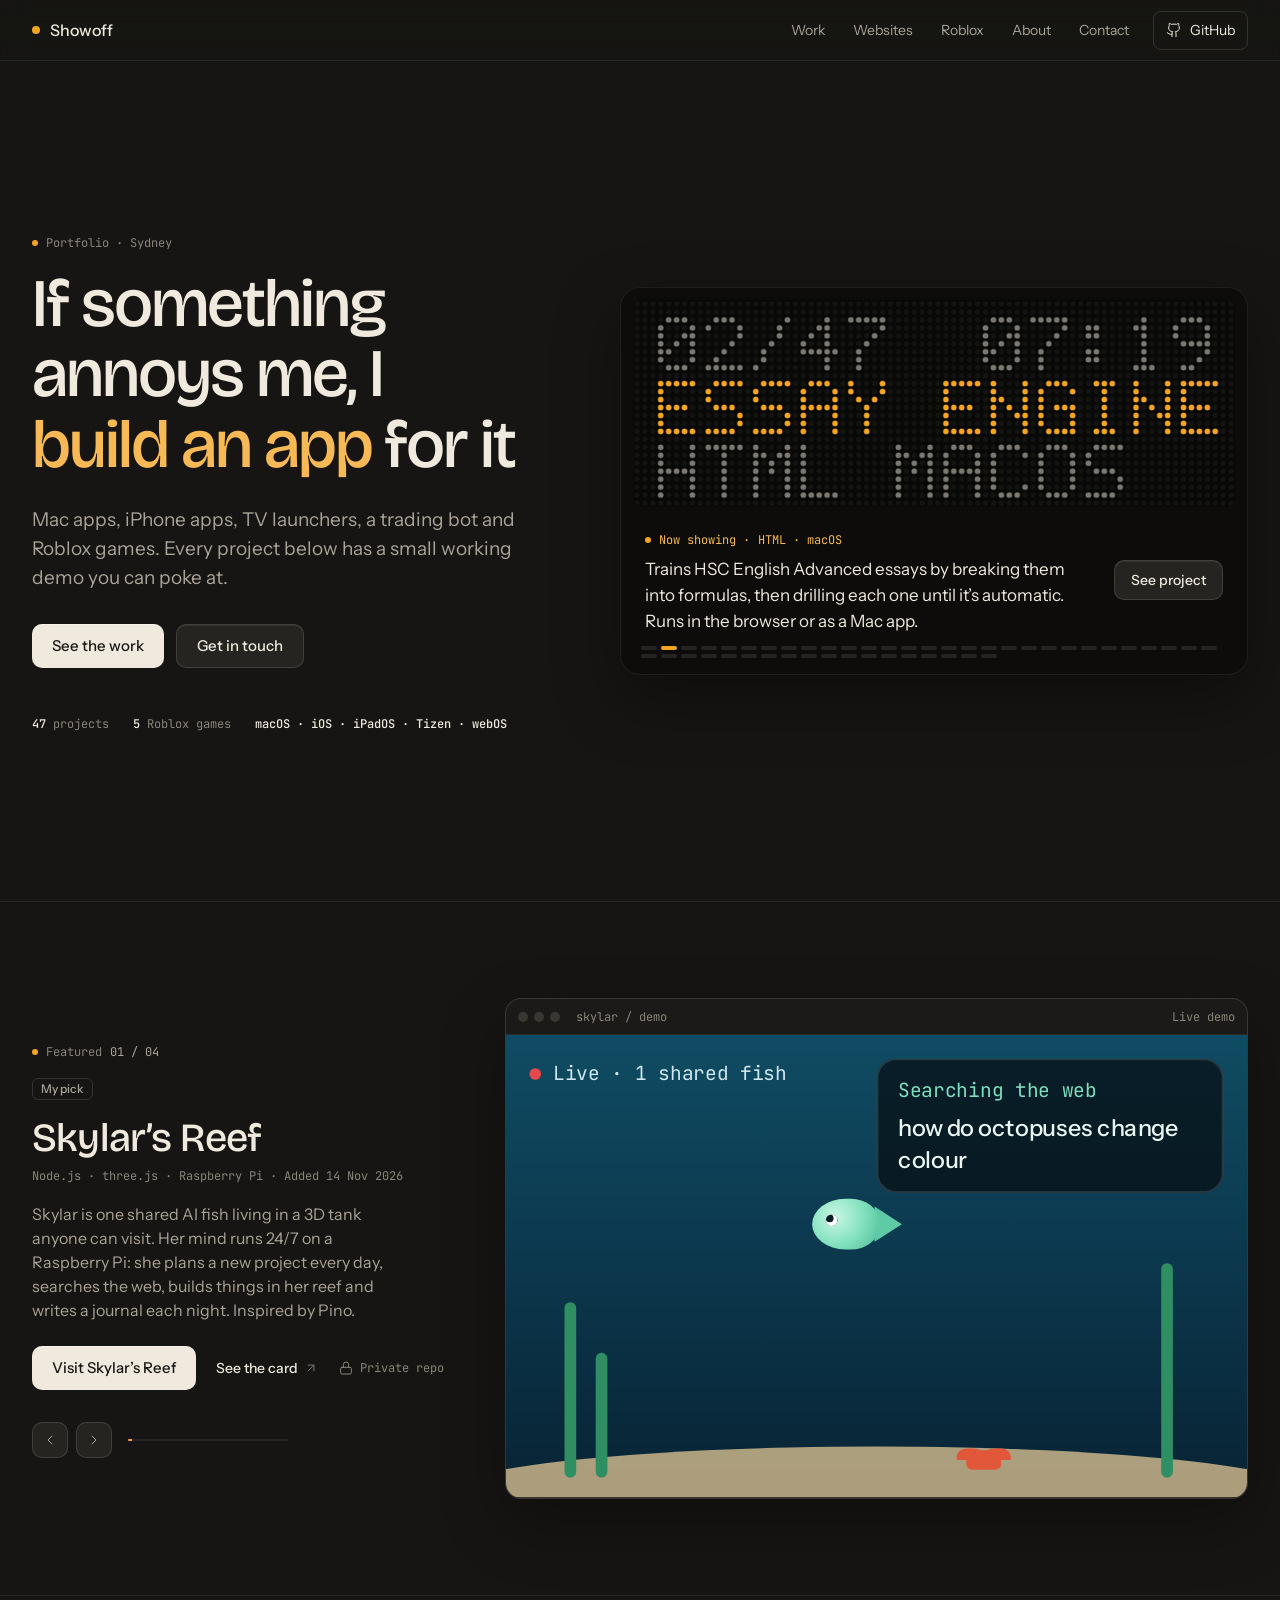
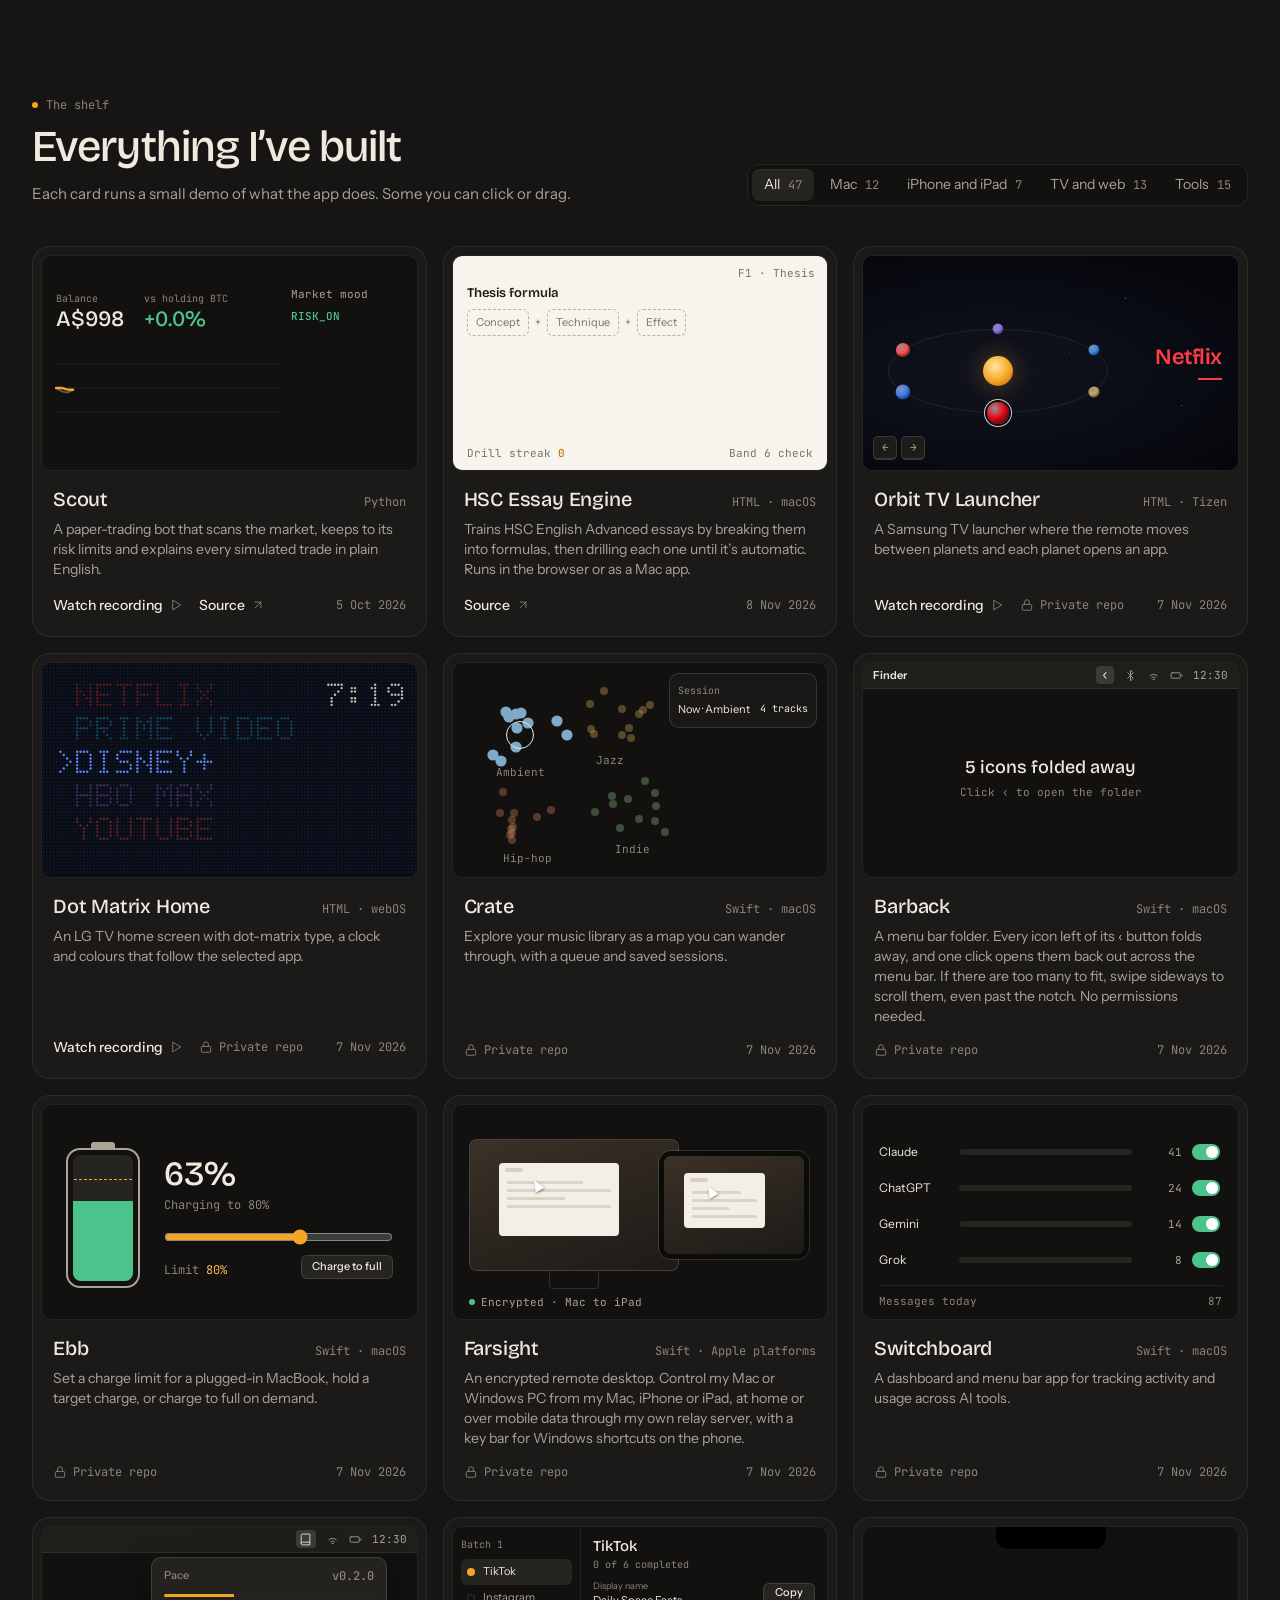
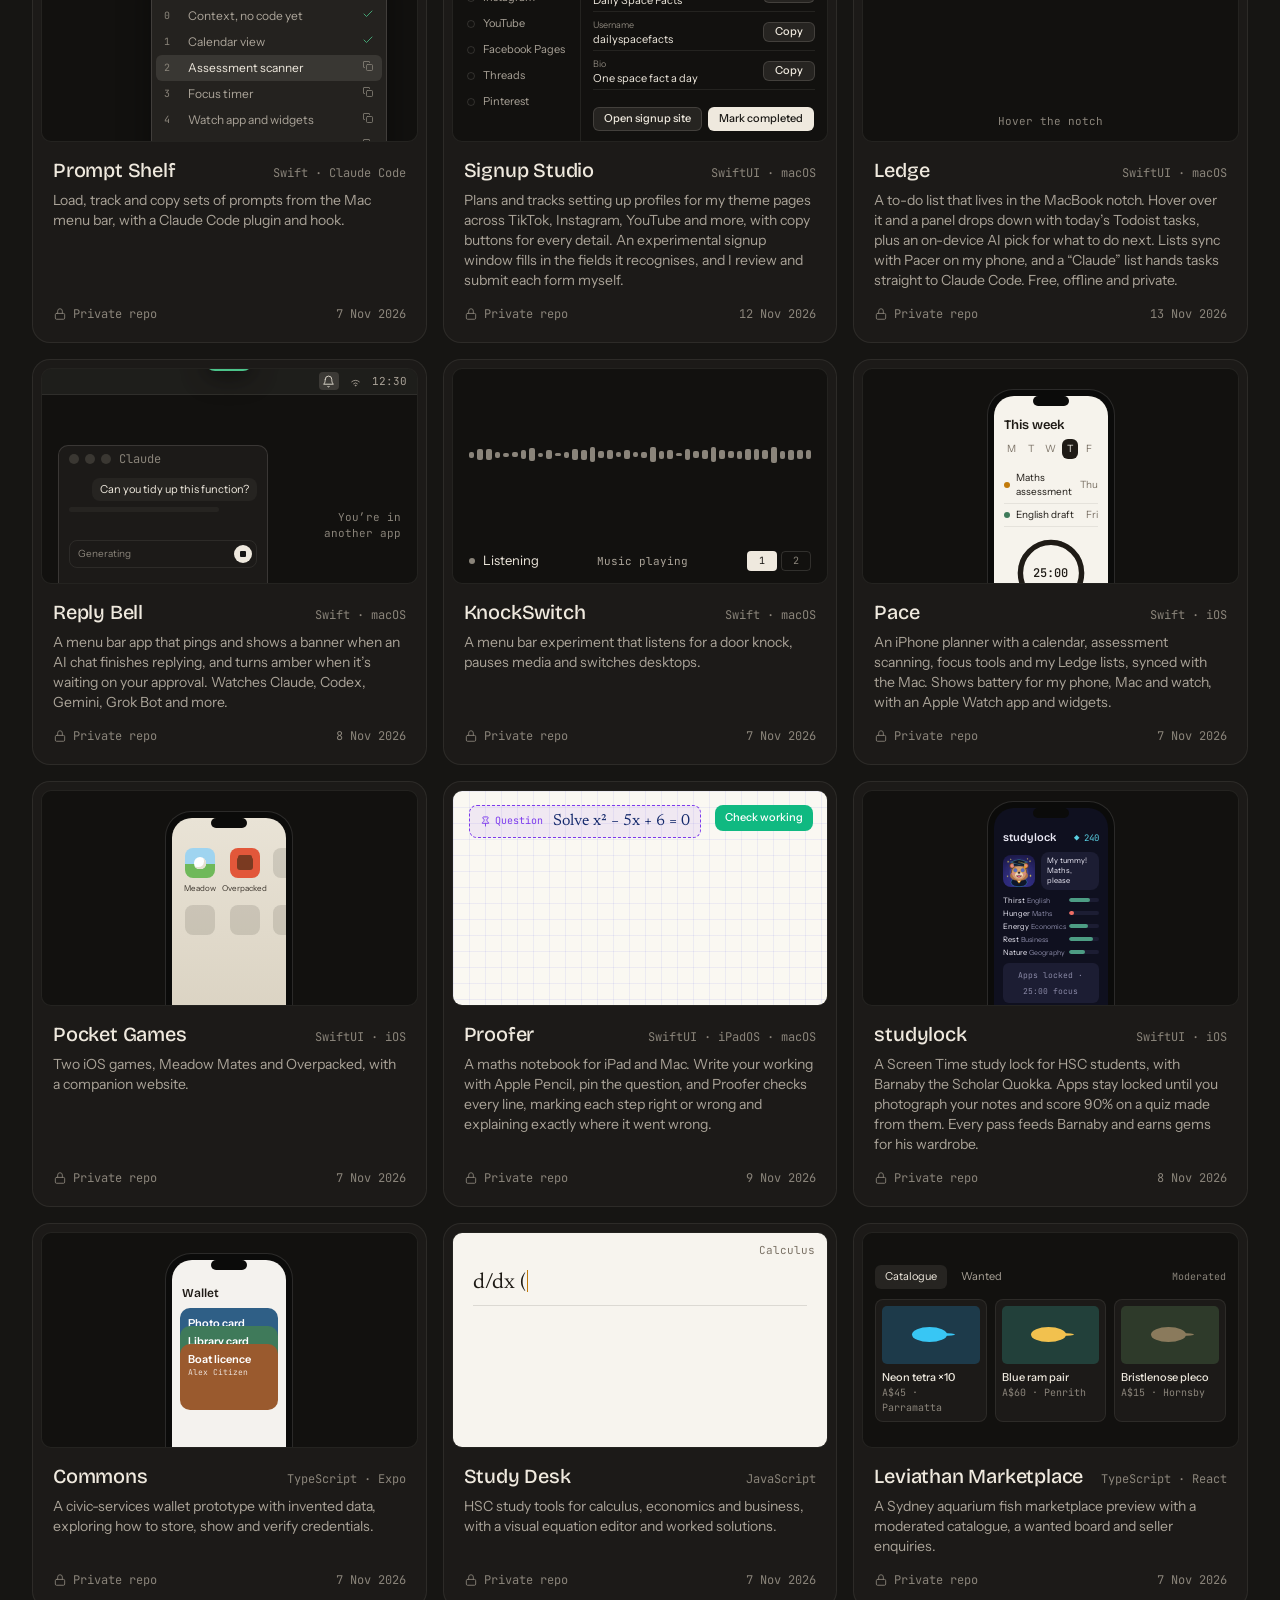
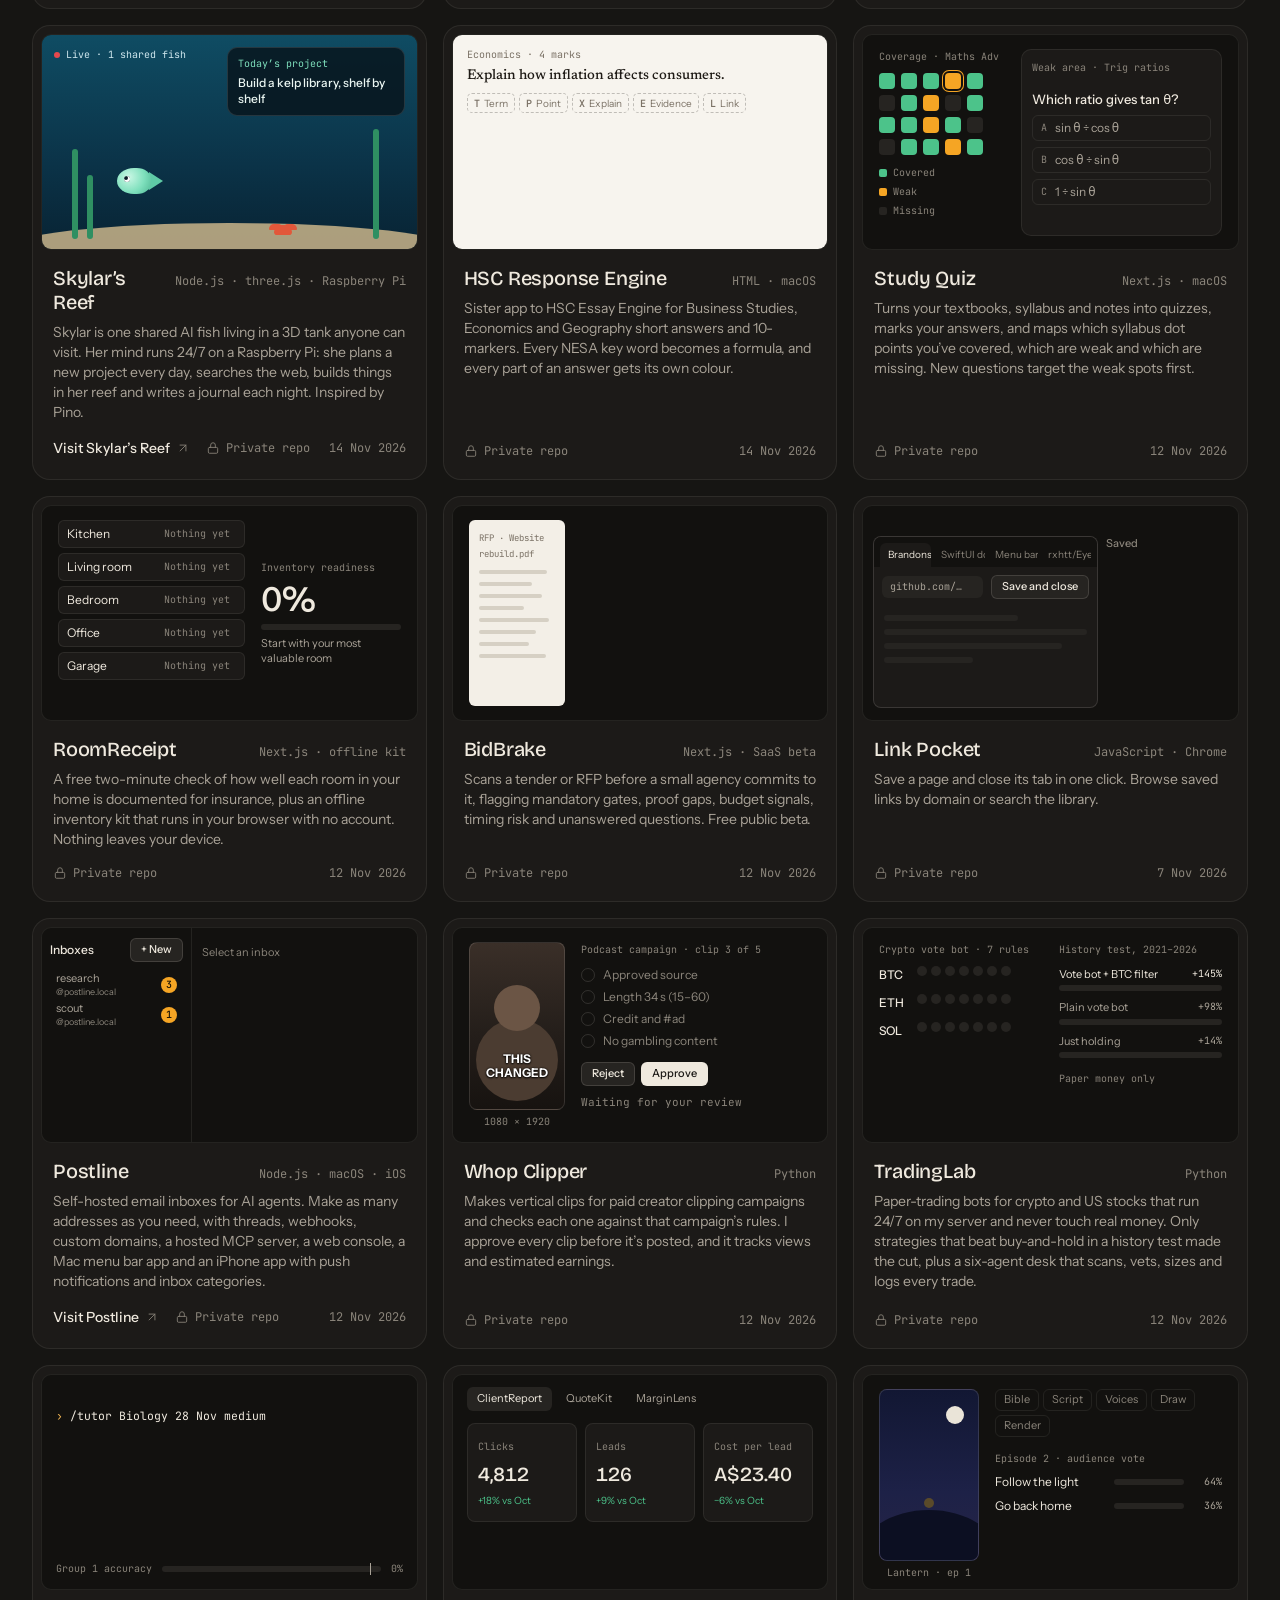
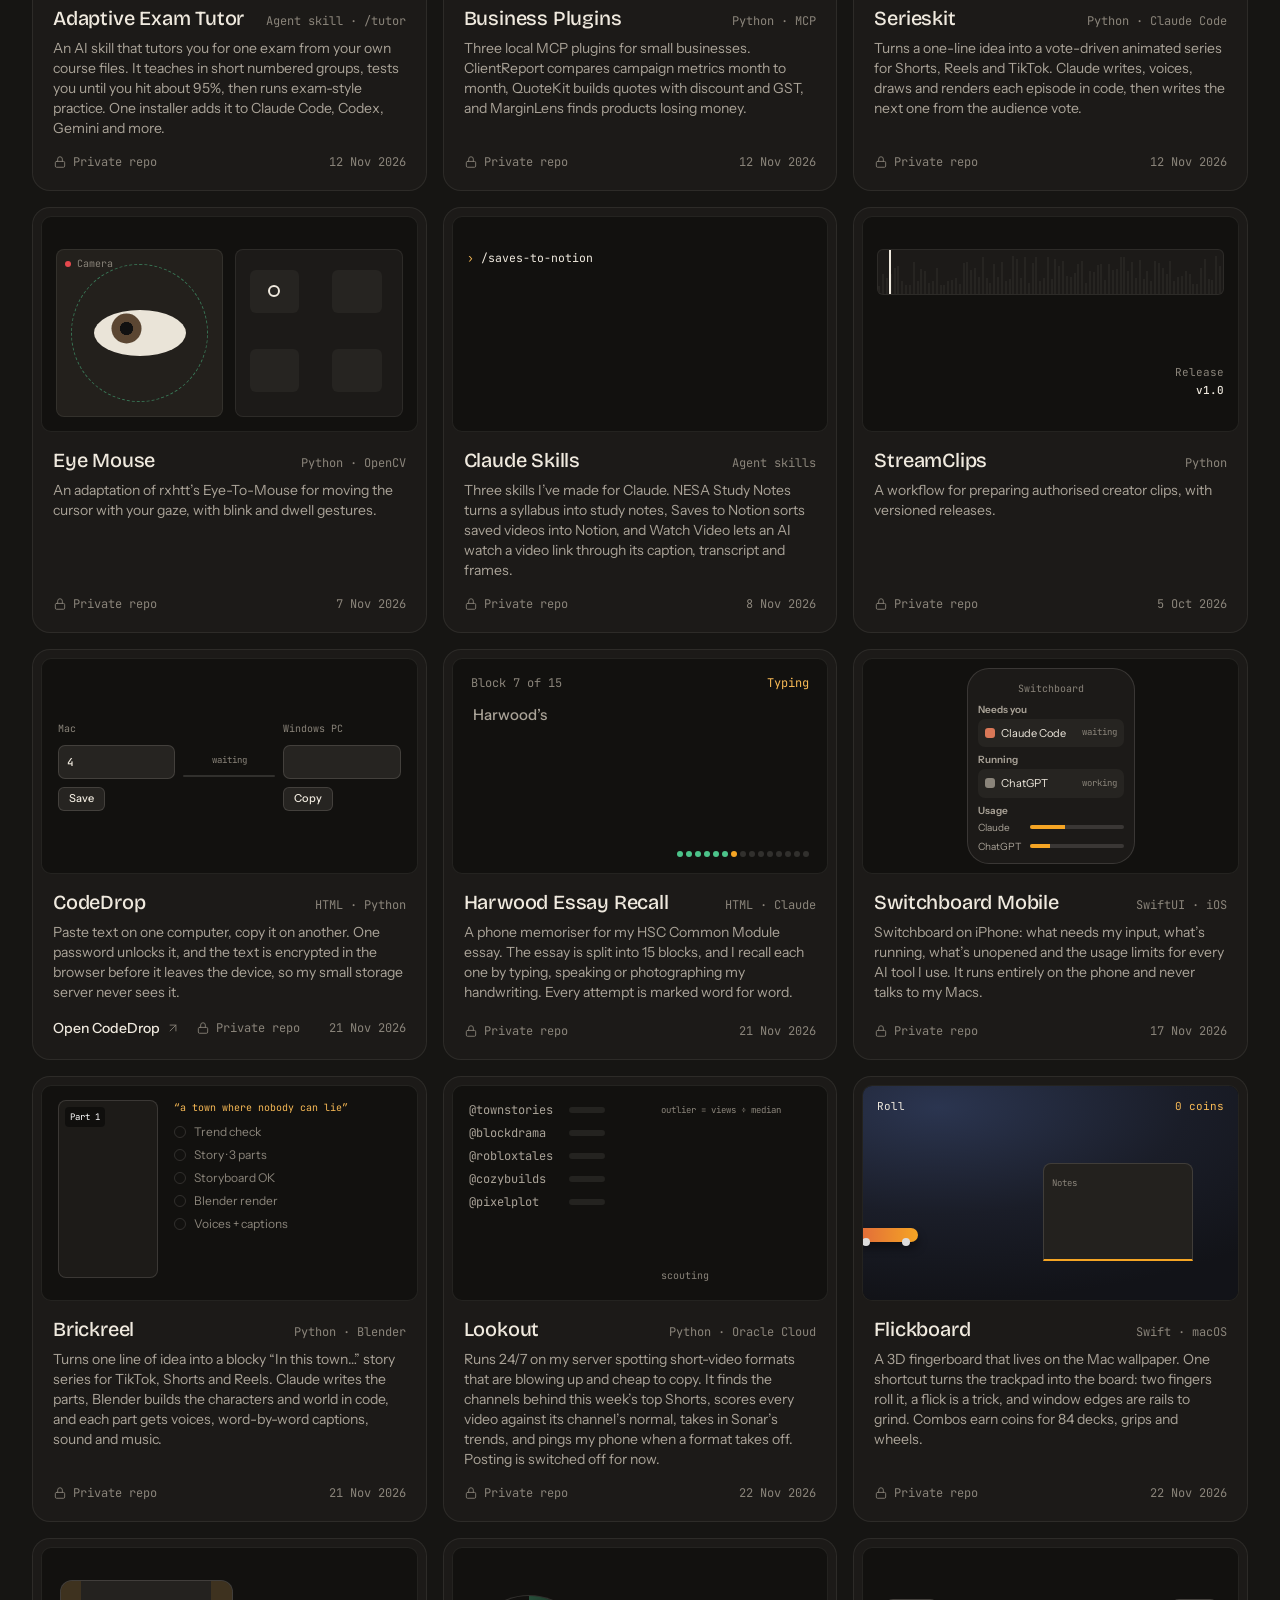
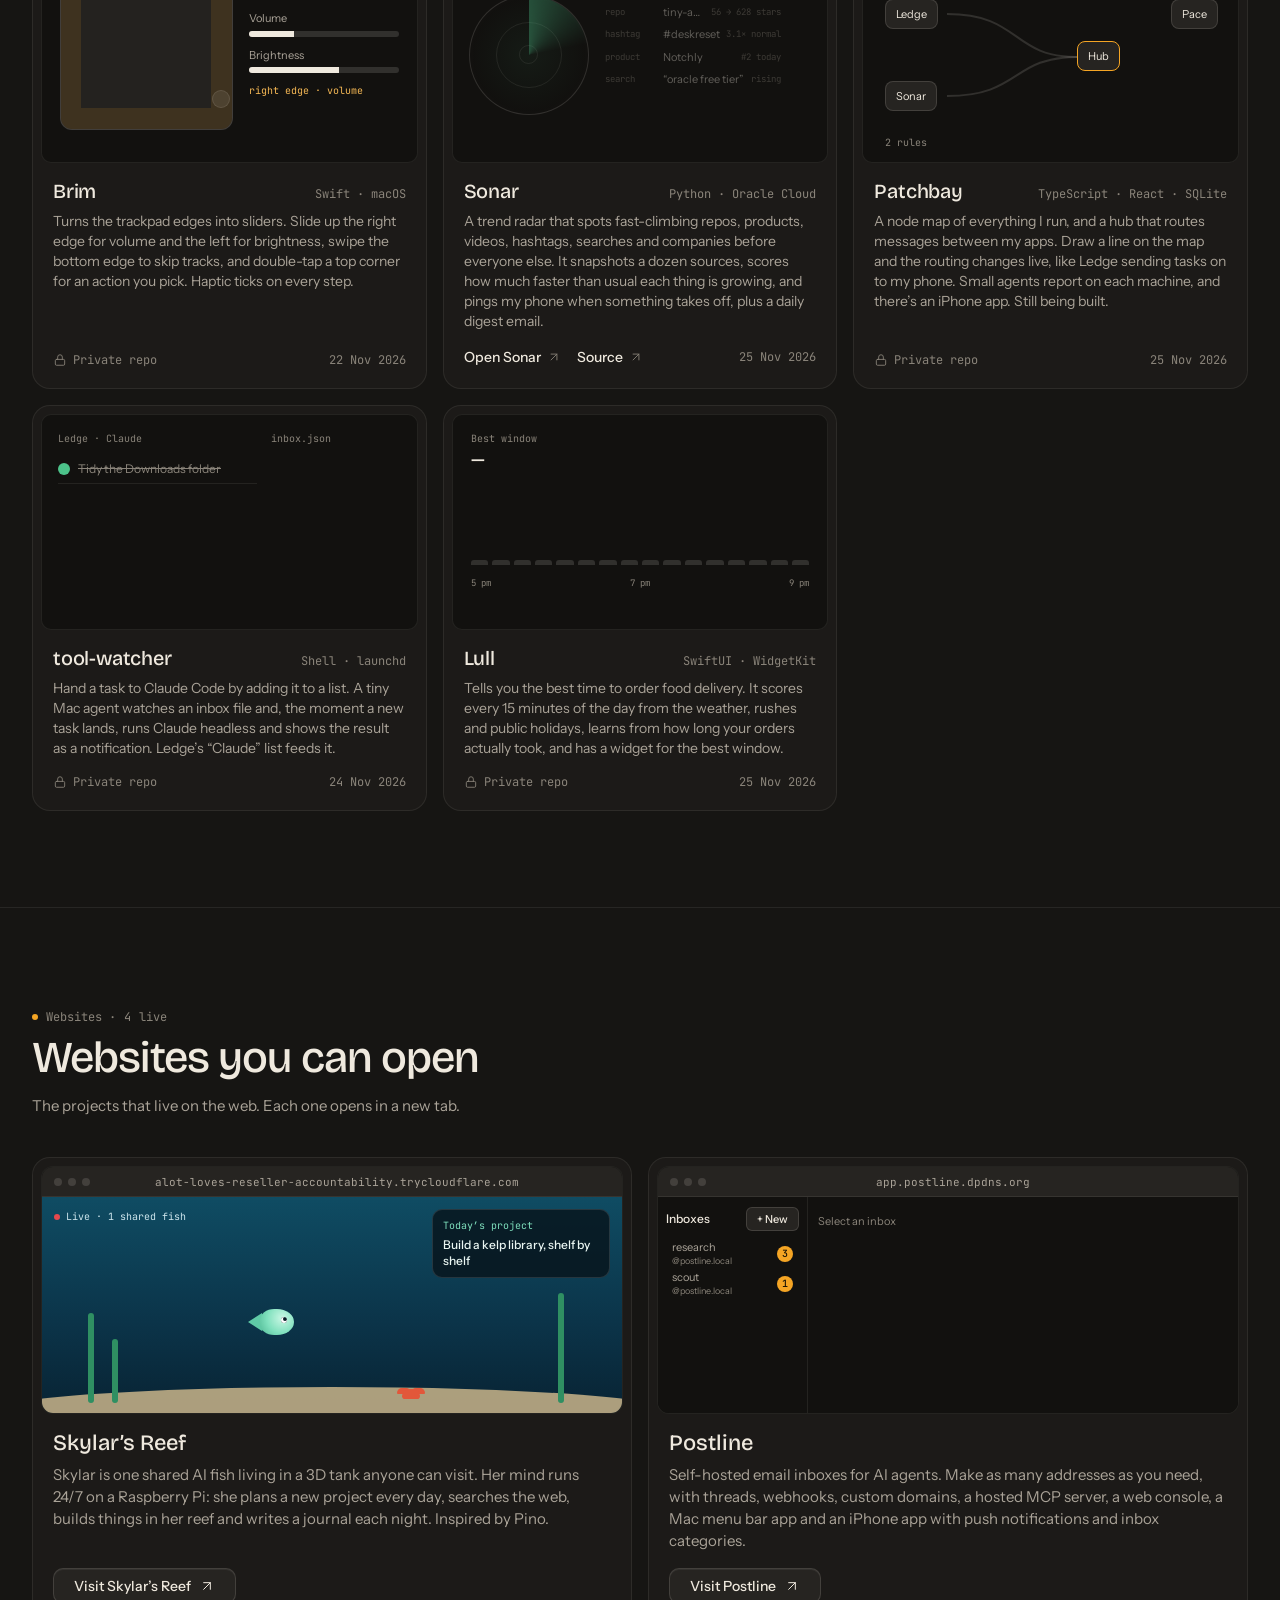
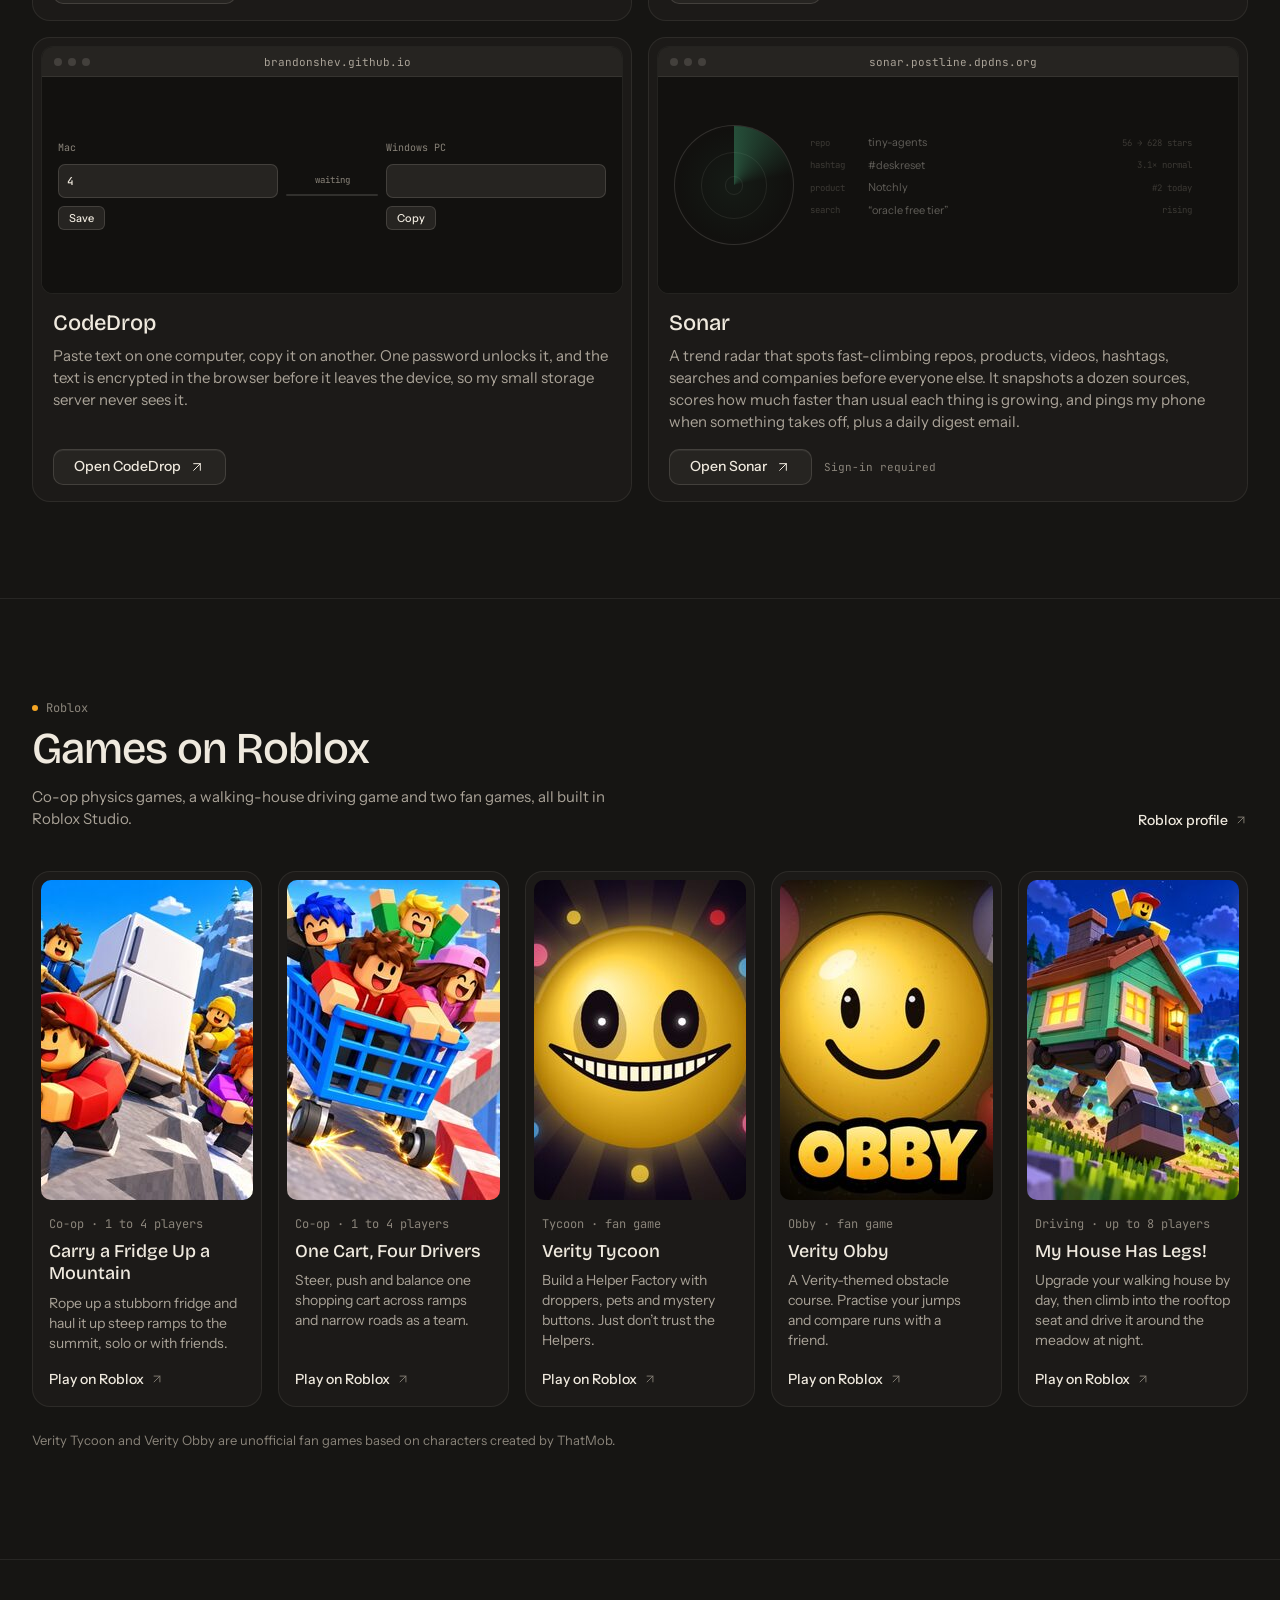
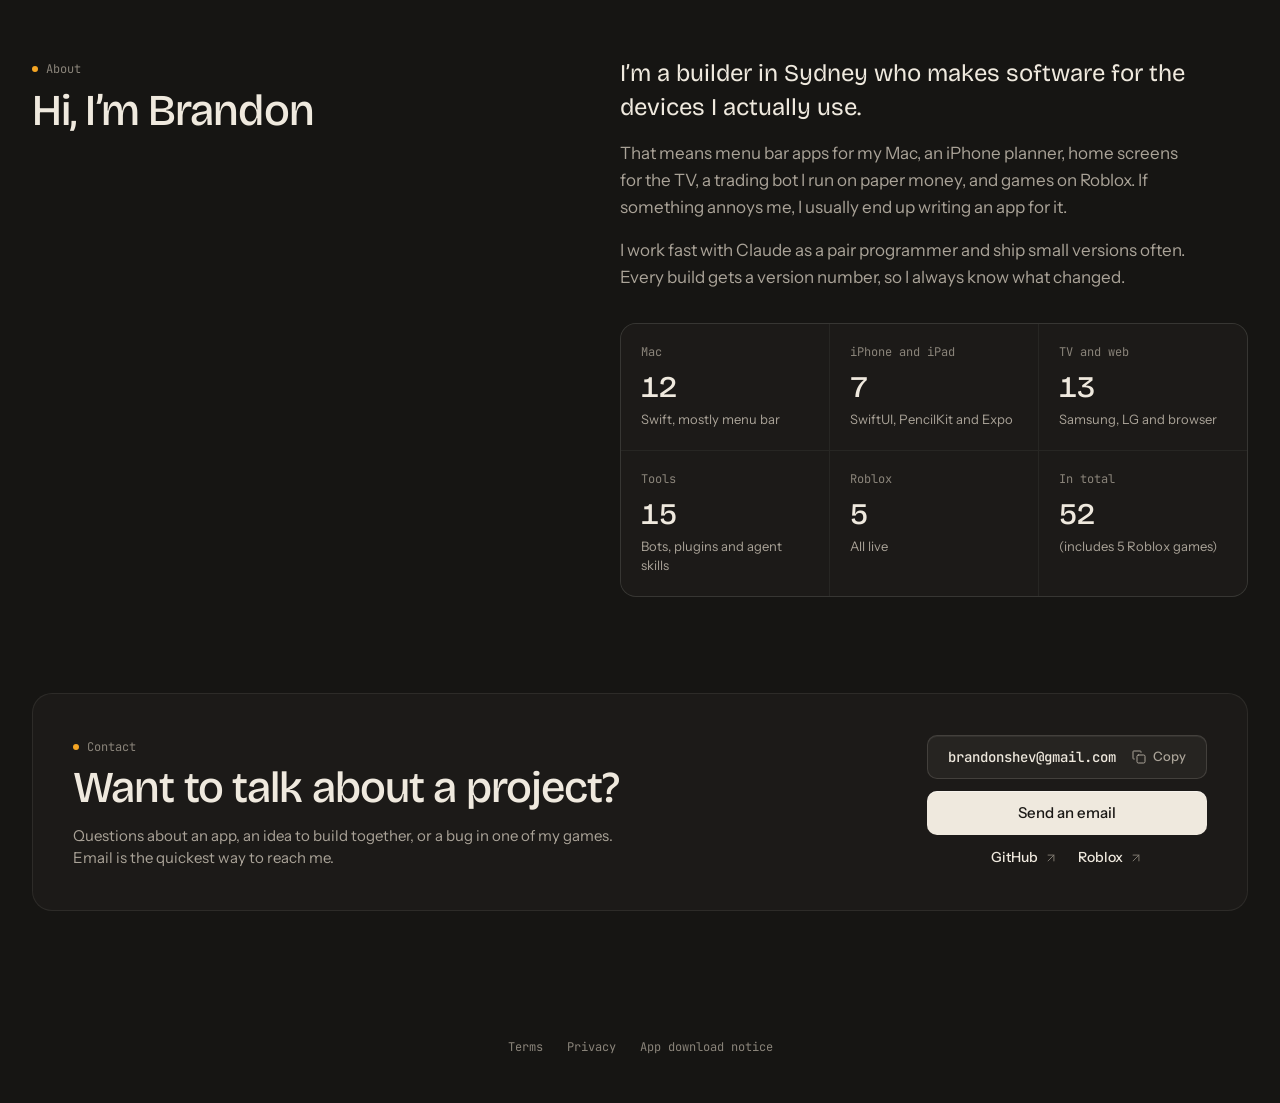
==== commit a8713e39: "v3.11.1: Lookout card without the scheduled brief writer Co-Authored-By: Claude Opus 5.5 <noreply@an" ====
--- a/index.html
+++ b/index.html
@@ -9,16 +9,16 @@
   <meta property="og:description" content="Mac apps, TV launchers, trading bots and Roblox games, each with a working demo.">
   <meta property="og:image" content="assets/orbit.jpg">
   <title>Showoff · Brandon’s apps and games</title>
-  <meta name="generator" content="Showoff v3.11.0">
-  <link rel="icon" href="assets/favicon.svg?v=3.11.0" type="image/svg+xml">
-  <link rel="icon" href="assets/favicon-32.png?v=3.11.0" type="image/png" sizes="32x32">
-  <link rel="shortcut icon" href="favicon.ico?v=3.11.0">
-  <link rel="apple-touch-icon" href="assets/icon-180.png?v=3.11.0">
+  <meta name="generator" content="Showoff v3.11.1">
+  <link rel="icon" href="assets/favicon.svg?v=3.11.1" type="image/svg+xml">
+  <link rel="icon" href="assets/favicon-32.png?v=3.11.1" type="image/png" sizes="32x32">
+  <link rel="shortcut icon" href="favicon.ico?v=3.11.1">
+  <link rel="apple-touch-icon" href="assets/icon-180.png?v=3.11.1">
   <link rel="preconnect" href="https://fonts.googleapis.com">
   <link rel="preconnect" href="https://fonts.gstatic.com" crossorigin>
   <link rel="stylesheet" href="https://fonts.googleapis.com/css2?family=Bricolage+Grotesque:opsz,wght@12..96,400;12..96,500;12..96,600&family=Instrument+Sans:wght@400;500;600&family=JetBrains+Mono:wght@400;500&family=Newsreader:opsz@6..72&display=swap">
-  <link rel="stylesheet" href="style.css?v=3.11.0">
-  <script src="site.js?v=3.11.0" defer></script>
+  <link rel="stylesheet" href="style.css?v=3.11.1">
+  <script src="site.js?v=3.11.1" defer></script>
 </head>
 <body>
   <a class="skip" href="#main">Skip to content</a>
--- a/style.css
+++ b/style.css
@@ -1,4 +1,4 @@
-/* Showoff v3.11.0 */
+/* Showoff v3.11.1 */
 :root {
   color-scheme: dark;
   --bg-deep: #12110f;
@@ -840,7 +840,7 @@
 .d-resp .re-answer { font: 400 13px/1.55 "Newsreader", Georgia, serif; }
 .d-resp .re-seg { border-radius: 3px; padding: 1px 2px; animation: fade 300ms var(--ease) both; -webkit-box-decoration-break: clone; box-decoration-break: clone; }
 
-/* v3.11.0 demos: CodeDrop, Essay Recall, Switchboard Mobile, Brickreel, Lookout */
+/* v3.11.1 demos: CodeDrop, Essay Recall, Switchboard Mobile, Brickreel, Lookout */
 .d-drop { position: absolute; inset: 0; display: grid; grid-template-columns: 1fr 92px 1fr; align-items: center; gap: 8px; padding: 16px; }
 .d-drop .cd-pc { display: grid; gap: 8px; justify-items: start; }
 .d-drop .cd-tag { font-size: 10px; color: var(--muted); }
@@ -922,7 +922,7 @@
 .d-look .lo-st { font-size: 10px; color: var(--muted); margin-top: auto; }
 .d-look .lo-st.ok { color: var(--pos); }
 
-/* v3.11.0 demos: Flickboard, Brim */
+/* v3.11.1 demos: Flickboard, Brim */
 .d-flick { position: absolute; inset: 0; background: radial-gradient(120% 90% at 20% 10%, #2b3550 0%, #1a1d28 55%, #121318 100%); }
 .d-flick .fb-win { position: absolute; left: 48%; top: 36%; width: 40%; height: 46%; border-radius: 8px 8px 0 0; background: #23211e; border: 1px solid var(--line-strong); border-bottom: 2px solid var(--amber); padding: 6px 8px; }
 .d-flick .fb-win .mono { font-size: 9px; color: var(--muted); }
@@ -942,7 +942,7 @@
 .d-brim .bm-track i { display: block; height: 100%; background: var(--text); transition: width 900ms var(--ease); }
 .d-brim .bm-hud .mono { font-size: 10px; color: var(--amber-ink); }
 
-/* v3.11.0: Websites section */
+/* v3.11.1: Websites section */
 .sites { display: grid; grid-template-columns: repeat(2, minmax(0, 1fr)); gap: 16px; }
 .site { display: flex; flex-direction: column; background: var(--card); border: 1px solid var(--line); border-radius: 18px; padding: 8px; transition: border-color 200ms var(--ease); }
 .site:hover { border-color: var(--line-strong); }
@@ -960,7 +960,7 @@
 .site-note { font-size: 11px; color: var(--muted); }
 @media (max-width: 760px) { .sites { grid-template-columns: 1fr; } }
 
-/* v3.11.0 demos: Sonar, Patchbay, tool-watcher */
+/* v3.11.1 demos: Sonar, Patchbay, tool-watcher */
 .d-sonar { position: absolute; inset: 0; display: grid; grid-template-columns: 120px 1fr; gap: 16px; padding: 16px; align-items: center; }
 .d-sonar .sn-radar { position: relative; width: 120px; height: 120px; border-radius: 50%; border: 1px solid var(--line-strong); overflow: hidden; background: radial-gradient(circle, rgba(76,195,138,0.06), transparent 70%); }
 .d-sonar .sn-ring { position: absolute; inset: 22%; border-radius: 50%; border: 1px solid var(--line); } .d-sonar .sn-ring.r2 { inset: 42%; }
@@ -994,7 +994,7 @@
 .d-watch .tw-note { position: absolute; right: 12px; bottom: 12px; width: 210px; display: grid; gap: 2px; padding: 8px 10px; border-radius: 10px; background: #2e2b27; border: 1px solid var(--line-strong); font-size: 10px; color: var(--text-2); opacity: 0; transform: translateY(6px); transition: opacity 250ms var(--ease), transform 250ms var(--ease); box-shadow: 0 8px 20px rgba(0,0,0,0.35); }
 .d-watch .tw-note b { font-size: 11px; color: var(--text); } .d-watch .tw-note.show { opacity: 1; transform: none; }
 
-/* v3.11.0 demo: Lull */
+/* v3.11.1 demo: Lull */
 .d-lull { position: absolute; inset: 0; display: flex; flex-direction: column; gap: 10px; padding: 16px 18px; }
 .d-lull .ll-top { display: flex; justify-content: space-between; align-items: flex-start; }
 .d-lull .ll-k { display: block; font-size: 10px; color: var(--muted); margin-bottom: 2px; }
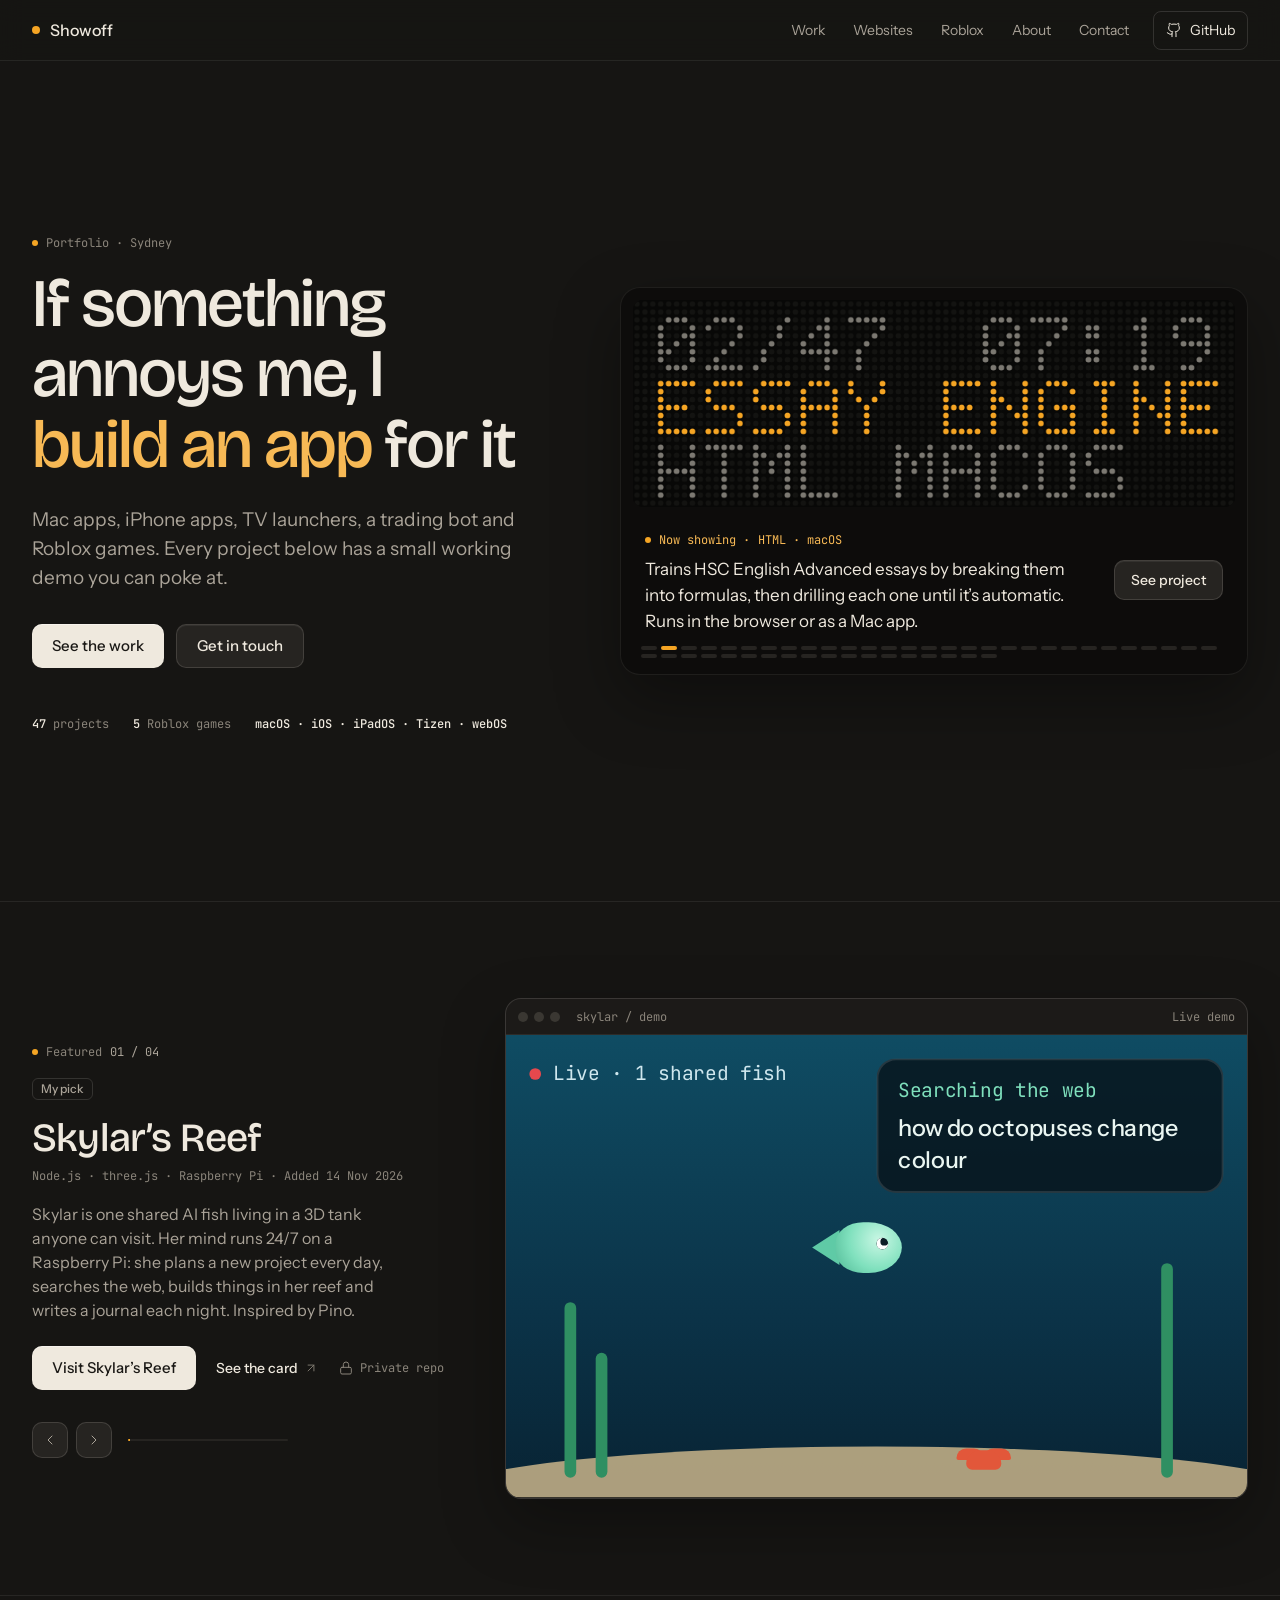
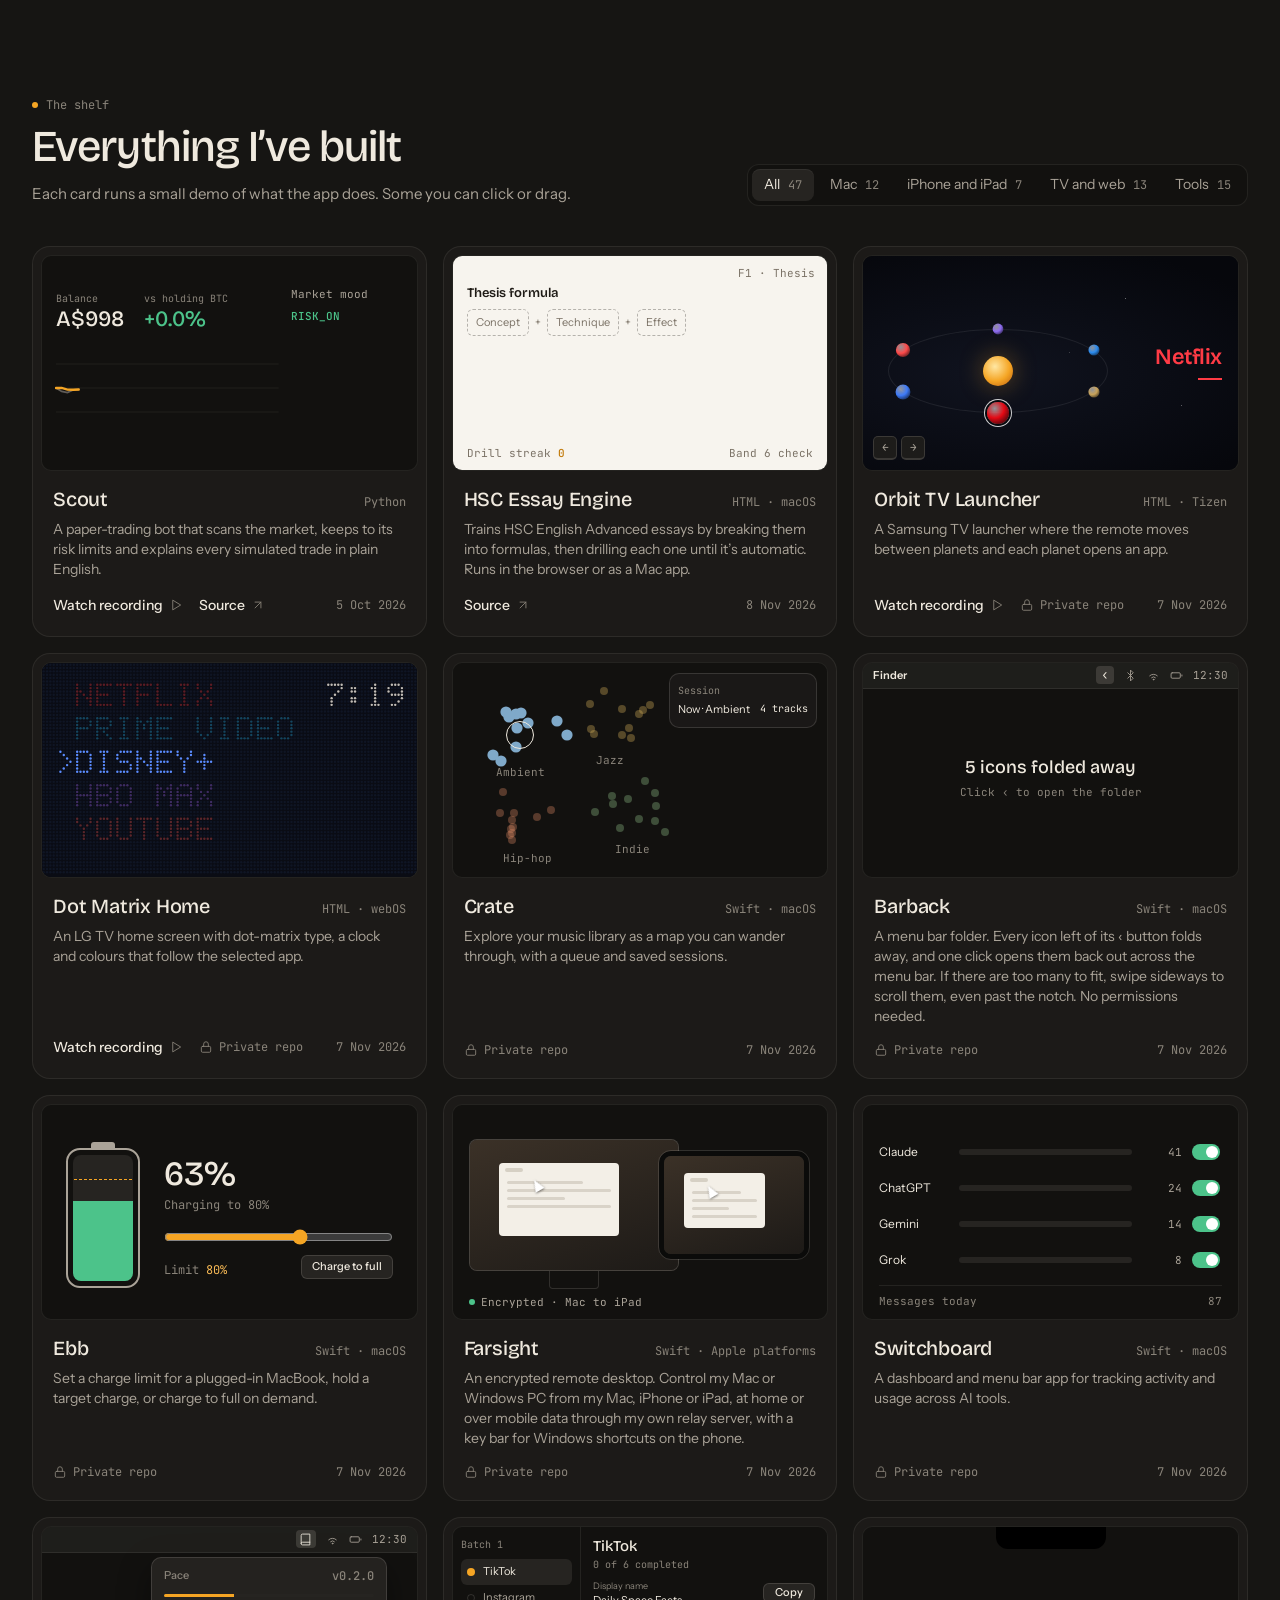
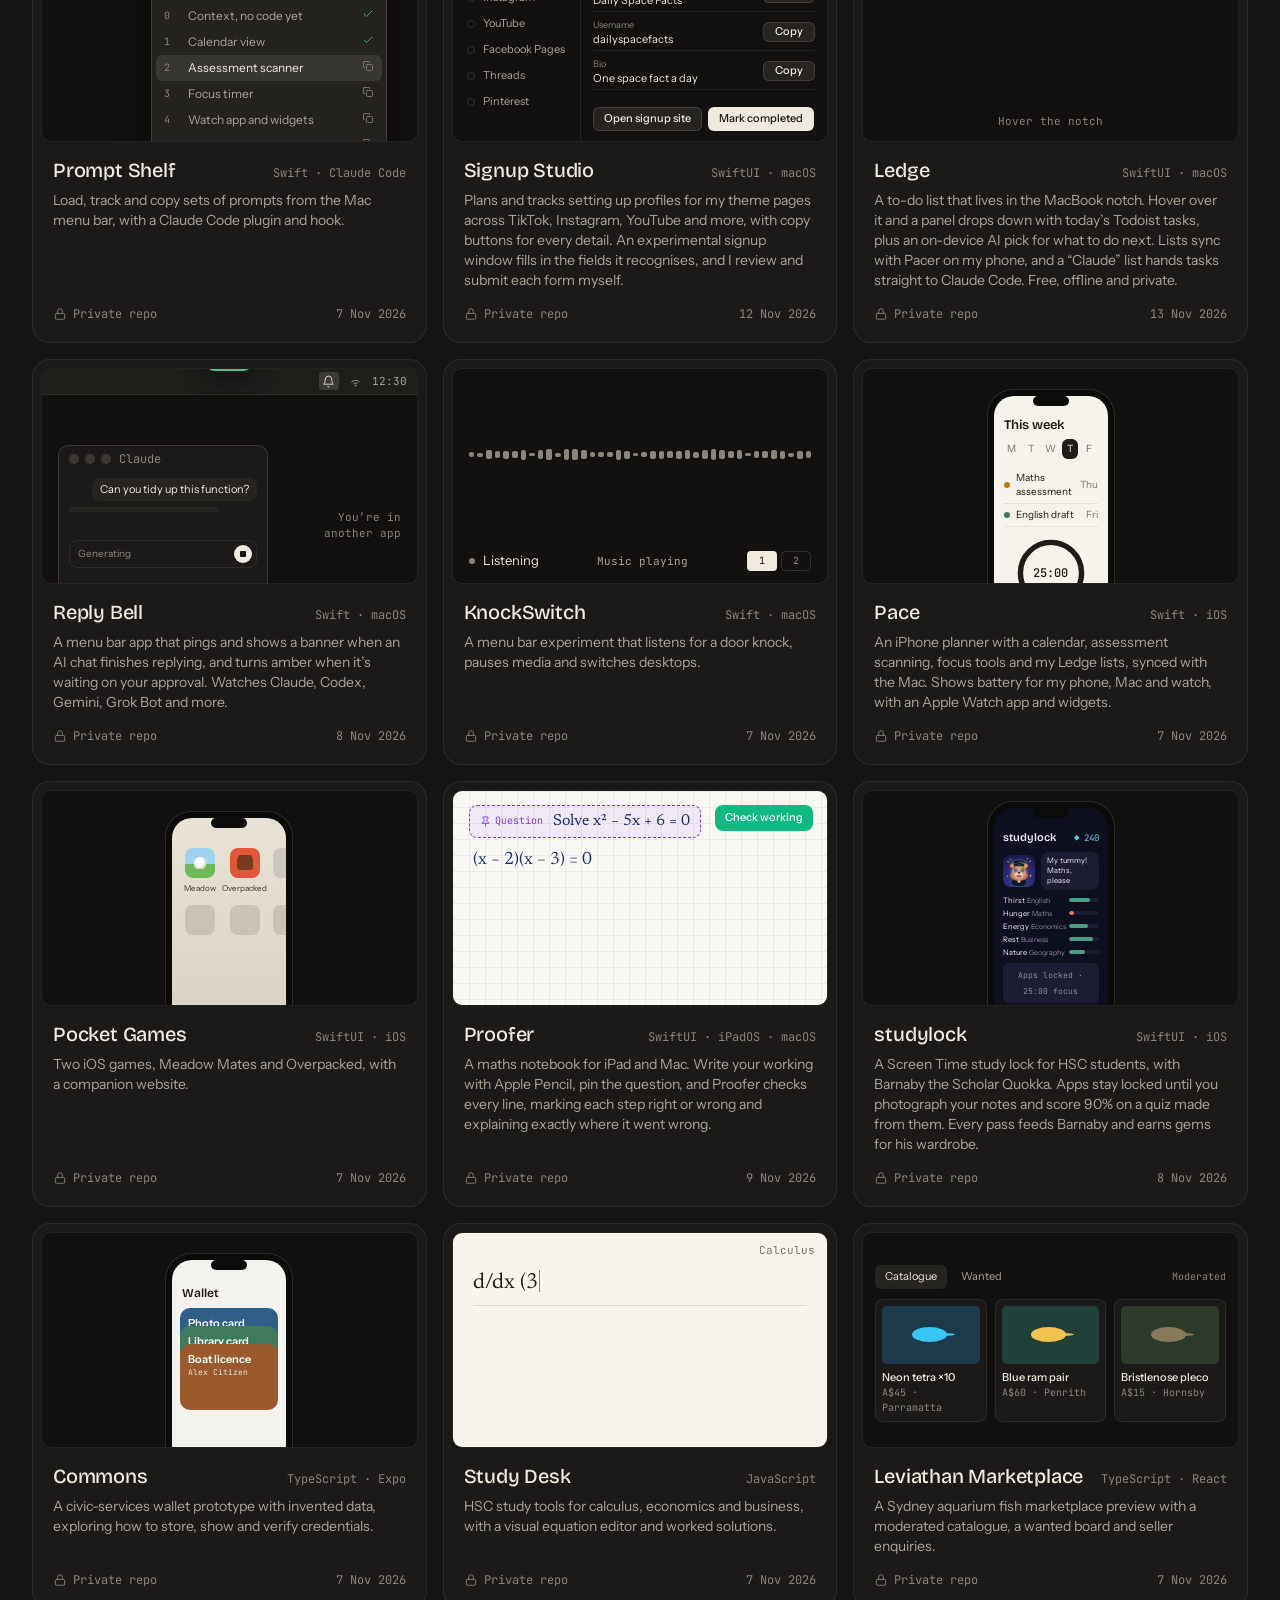
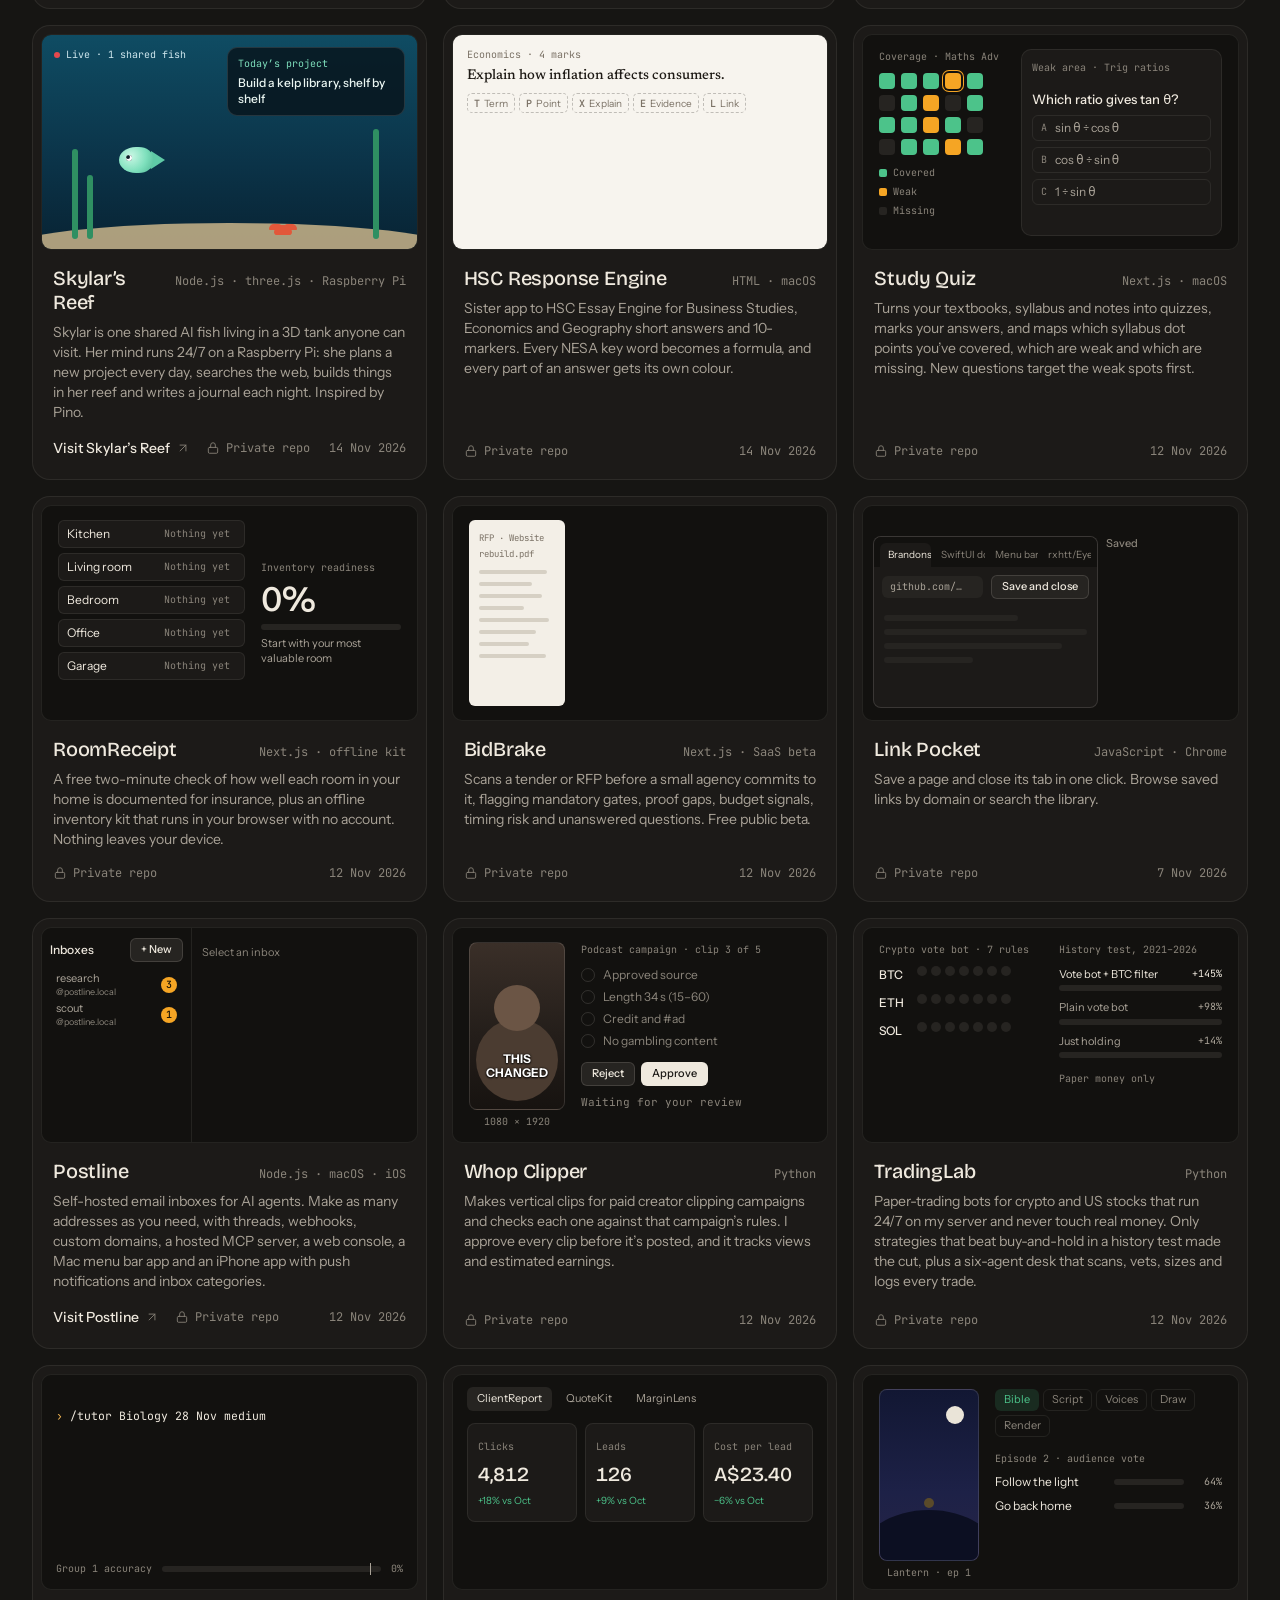
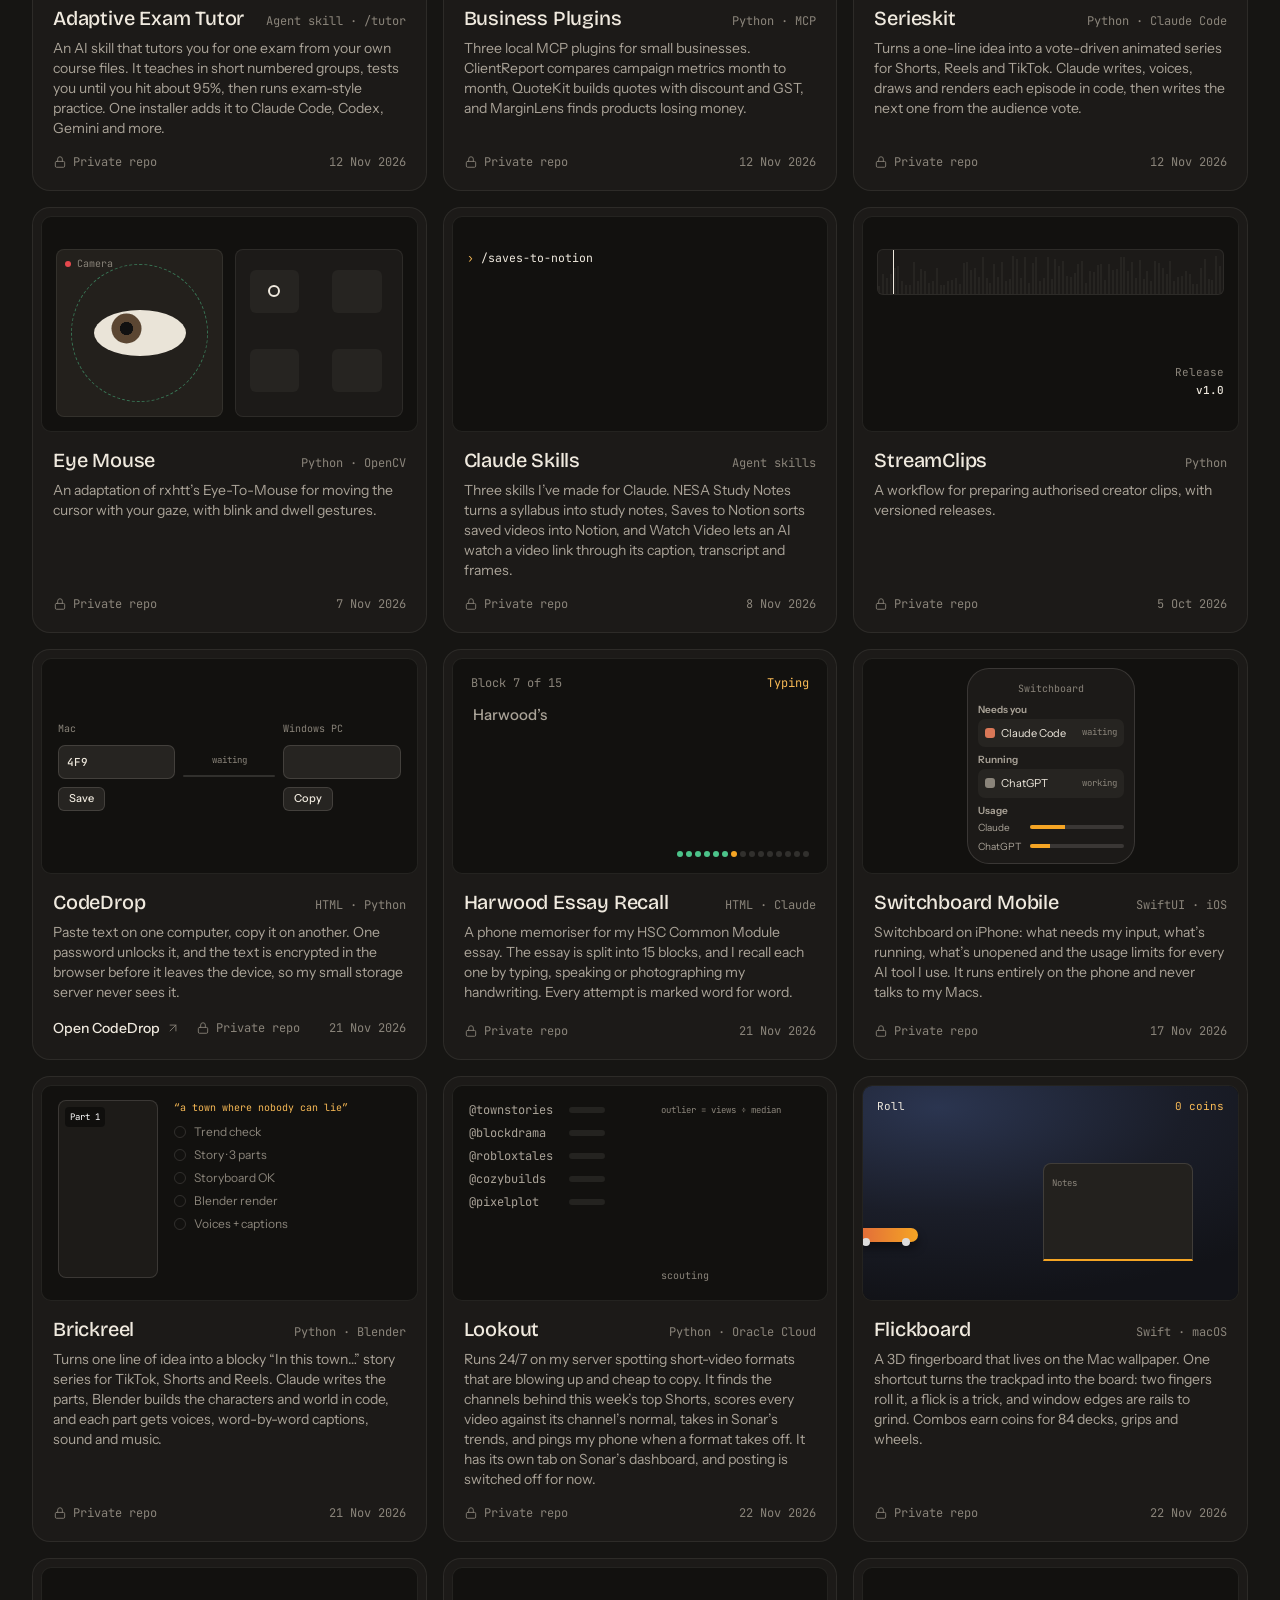
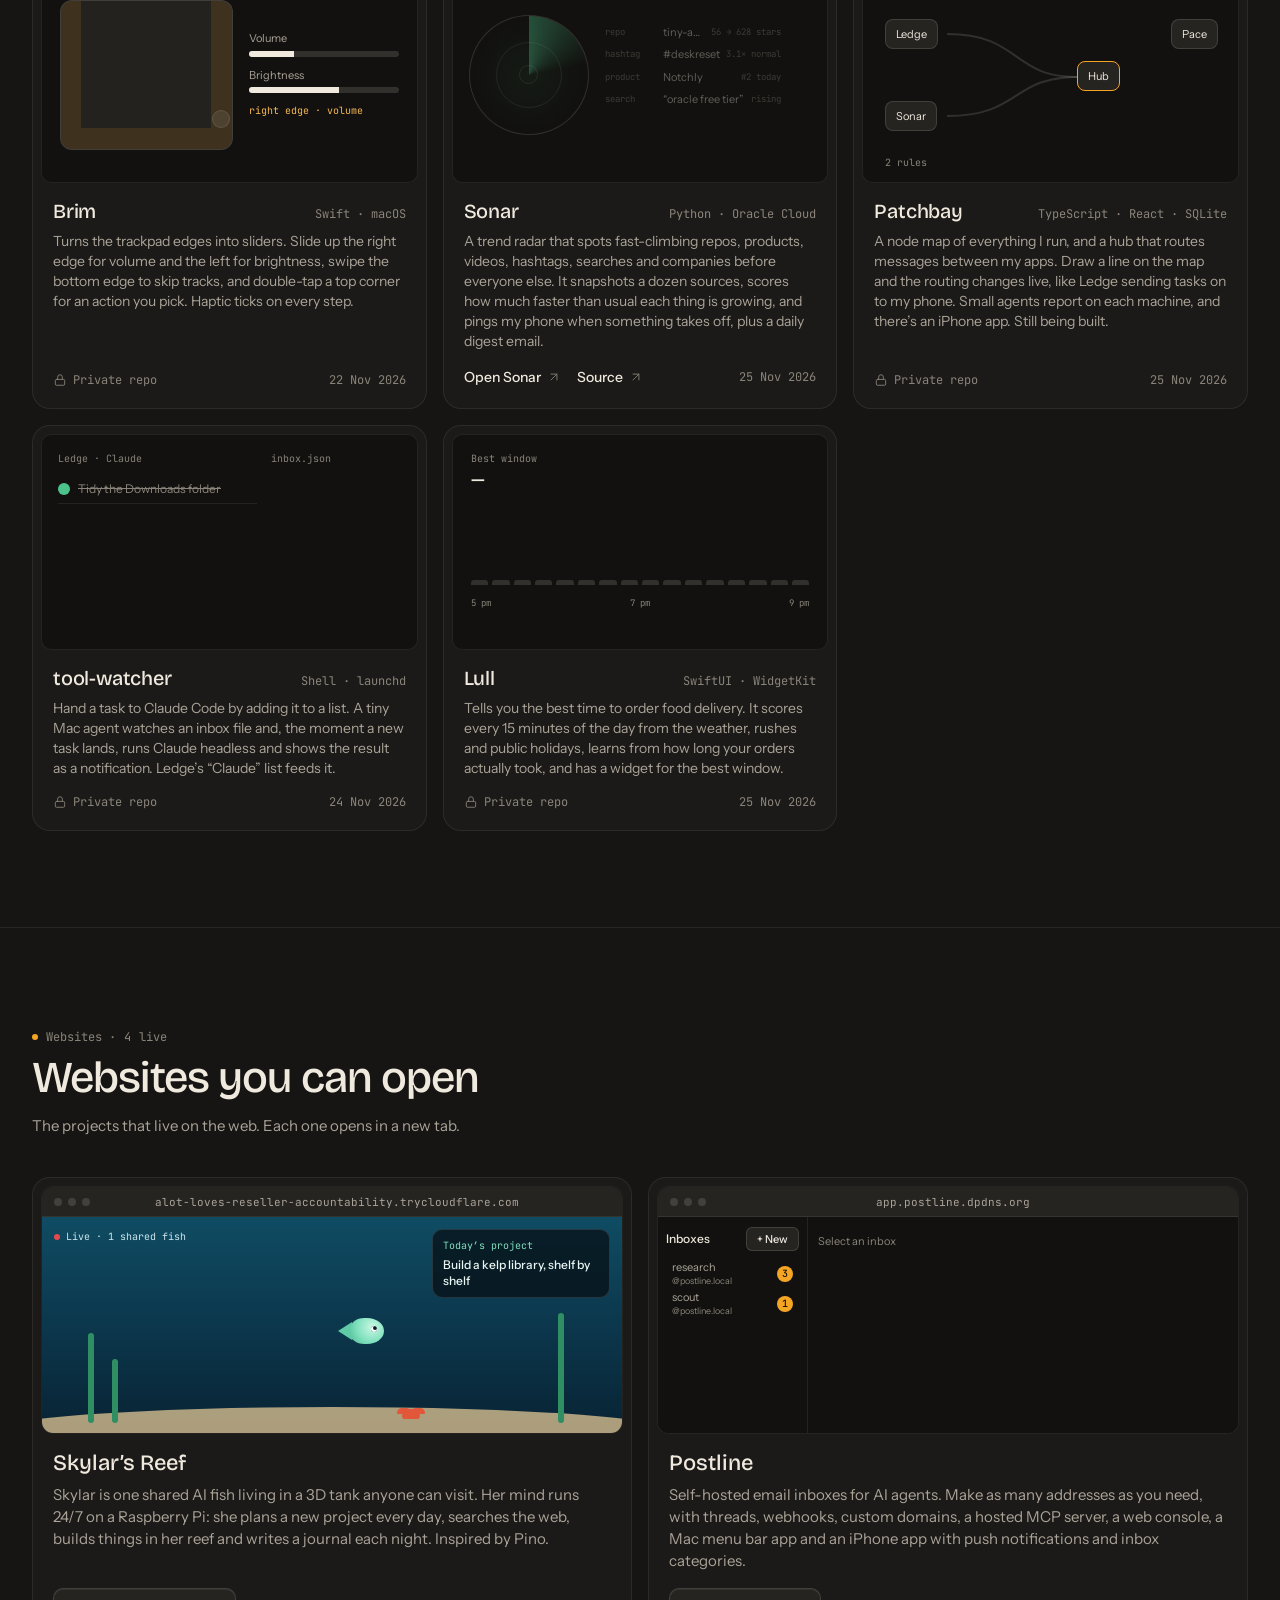
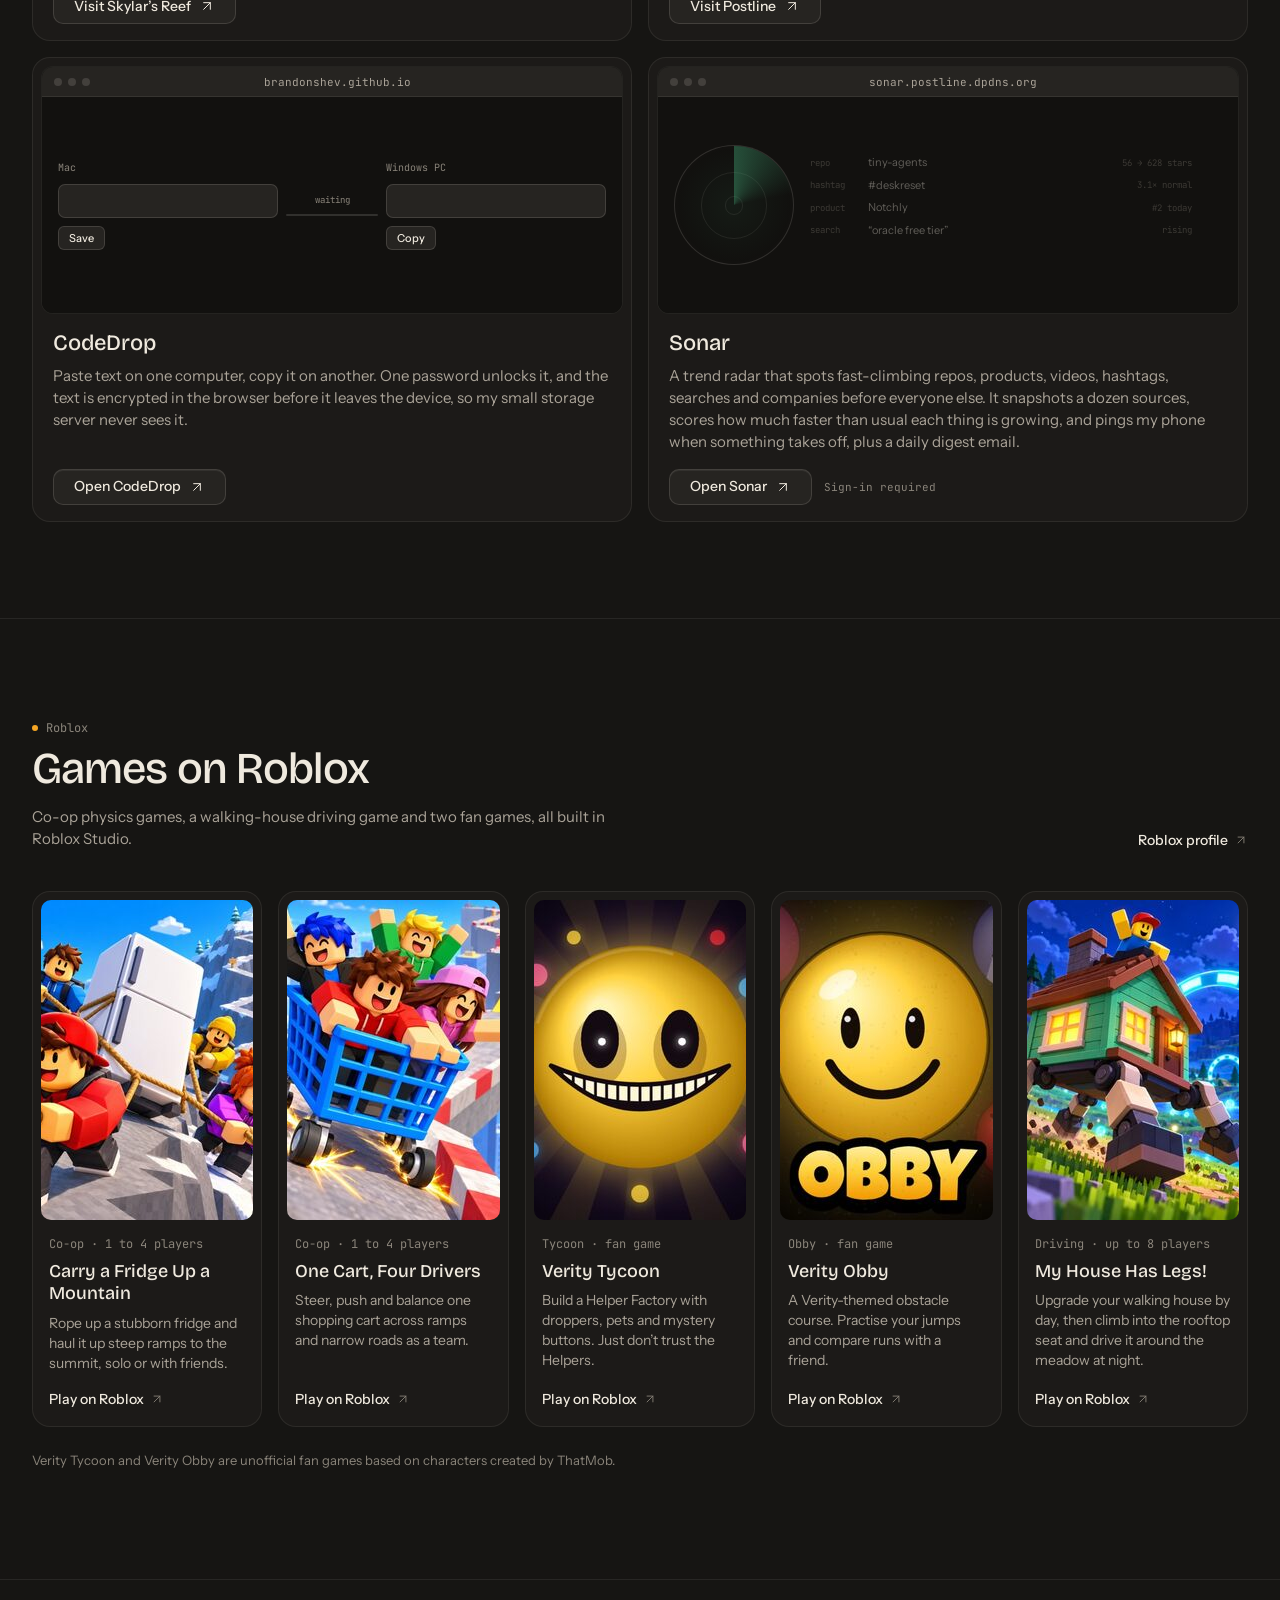
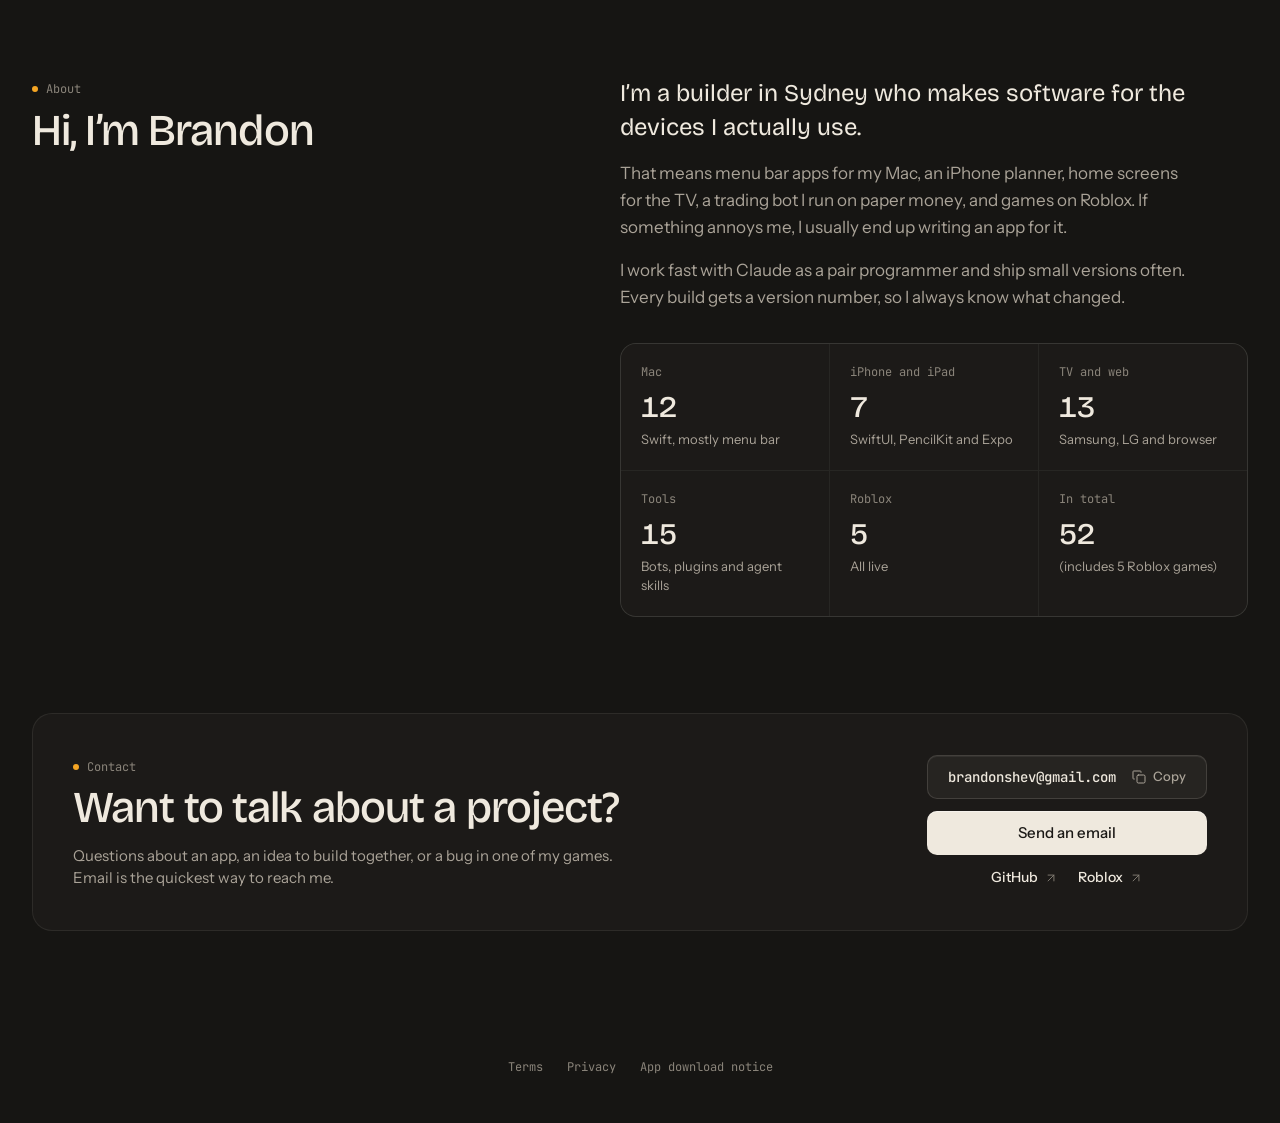
==== commit b74dca1a: "v3.11.2: Lookout card mentions its Sonar dashboard tab Co-Authored-By: Claude Opus 5.5 <noreply@anth" ====
--- a/index.html
+++ b/index.html
@@ -9,16 +9,16 @@
   <meta property="og:description" content="Mac apps, TV launchers, trading bots and Roblox games, each with a working demo.">
   <meta property="og:image" content="assets/orbit.jpg">
   <title>Showoff · Brandon’s apps and games</title>
-  <meta name="generator" content="Showoff v3.11.1">
-  <link rel="icon" href="assets/favicon.svg?v=3.11.1" type="image/svg+xml">
-  <link rel="icon" href="assets/favicon-32.png?v=3.11.1" type="image/png" sizes="32x32">
-  <link rel="shortcut icon" href="favicon.ico?v=3.11.1">
-  <link rel="apple-touch-icon" href="assets/icon-180.png?v=3.11.1">
+  <meta name="generator" content="Showoff v3.11.2">
+  <link rel="icon" href="assets/favicon.svg?v=3.11.2" type="image/svg+xml">
+  <link rel="icon" href="assets/favicon-32.png?v=3.11.2" type="image/png" sizes="32x32">
+  <link rel="shortcut icon" href="favicon.ico?v=3.11.2">
+  <link rel="apple-touch-icon" href="assets/icon-180.png?v=3.11.2">
   <link rel="preconnect" href="https://fonts.googleapis.com">
   <link rel="preconnect" href="https://fonts.gstatic.com" crossorigin>
   <link rel="stylesheet" href="https://fonts.googleapis.com/css2?family=Bricolage+Grotesque:opsz,wght@12..96,400;12..96,500;12..96,600&family=Instrument+Sans:wght@400;500;600&family=JetBrains+Mono:wght@400;500&family=Newsreader:opsz@6..72&display=swap">
-  <link rel="stylesheet" href="style.css?v=3.11.1">
-  <script src="site.js?v=3.11.1" defer></script>
+  <link rel="stylesheet" href="style.css?v=3.11.2">
+  <script src="site.js?v=3.11.2" defer></script>
 </head>
 <body>
   <a class="skip" href="#main">Skip to content</a>
--- a/style.css
+++ b/style.css
@@ -1,4 +1,4 @@
-/* Showoff v3.11.1 */
+/* Showoff v3.11.2 */
 :root {
   color-scheme: dark;
   --bg-deep: #12110f;
@@ -840,7 +840,7 @@
 .d-resp .re-answer { font: 400 13px/1.55 "Newsreader", Georgia, serif; }
 .d-resp .re-seg { border-radius: 3px; padding: 1px 2px; animation: fade 300ms var(--ease) both; -webkit-box-decoration-break: clone; box-decoration-break: clone; }
 
-/* v3.11.1 demos: CodeDrop, Essay Recall, Switchboard Mobile, Brickreel, Lookout */
+/* v3.11.2 demos: CodeDrop, Essay Recall, Switchboard Mobile, Brickreel, Lookout */
 .d-drop { position: absolute; inset: 0; display: grid; grid-template-columns: 1fr 92px 1fr; align-items: center; gap: 8px; padding: 16px; }
 .d-drop .cd-pc { display: grid; gap: 8px; justify-items: start; }
 .d-drop .cd-tag { font-size: 10px; color: var(--muted); }
@@ -922,7 +922,7 @@
 .d-look .lo-st { font-size: 10px; color: var(--muted); margin-top: auto; }
 .d-look .lo-st.ok { color: var(--pos); }
 
-/* v3.11.1 demos: Flickboard, Brim */
+/* v3.11.2 demos: Flickboard, Brim */
 .d-flick { position: absolute; inset: 0; background: radial-gradient(120% 90% at 20% 10%, #2b3550 0%, #1a1d28 55%, #121318 100%); }
 .d-flick .fb-win { position: absolute; left: 48%; top: 36%; width: 40%; height: 46%; border-radius: 8px 8px 0 0; background: #23211e; border: 1px solid var(--line-strong); border-bottom: 2px solid var(--amber); padding: 6px 8px; }
 .d-flick .fb-win .mono { font-size: 9px; color: var(--muted); }
@@ -942,7 +942,7 @@
 .d-brim .bm-track i { display: block; height: 100%; background: var(--text); transition: width 900ms var(--ease); }
 .d-brim .bm-hud .mono { font-size: 10px; color: var(--amber-ink); }
 
-/* v3.11.1: Websites section */
+/* v3.11.2: Websites section */
 .sites { display: grid; grid-template-columns: repeat(2, minmax(0, 1fr)); gap: 16px; }
 .site { display: flex; flex-direction: column; background: var(--card); border: 1px solid var(--line); border-radius: 18px; padding: 8px; transition: border-color 200ms var(--ease); }
 .site:hover { border-color: var(--line-strong); }
@@ -960,7 +960,7 @@
 .site-note { font-size: 11px; color: var(--muted); }
 @media (max-width: 760px) { .sites { grid-template-columns: 1fr; } }
 
-/* v3.11.1 demos: Sonar, Patchbay, tool-watcher */
+/* v3.11.2 demos: Sonar, Patchbay, tool-watcher */
 .d-sonar { position: absolute; inset: 0; display: grid; grid-template-columns: 120px 1fr; gap: 16px; padding: 16px; align-items: center; }
 .d-sonar .sn-radar { position: relative; width: 120px; height: 120px; border-radius: 50%; border: 1px solid var(--line-strong); overflow: hidden; background: radial-gradient(circle, rgba(76,195,138,0.06), transparent 70%); }
 .d-sonar .sn-ring { position: absolute; inset: 22%; border-radius: 50%; border: 1px solid var(--line); } .d-sonar .sn-ring.r2 { inset: 42%; }
@@ -994,7 +994,7 @@
 .d-watch .tw-note { position: absolute; right: 12px; bottom: 12px; width: 210px; display: grid; gap: 2px; padding: 8px 10px; border-radius: 10px; background: #2e2b27; border: 1px solid var(--line-strong); font-size: 10px; color: var(--text-2); opacity: 0; transform: translateY(6px); transition: opacity 250ms var(--ease), transform 250ms var(--ease); box-shadow: 0 8px 20px rgba(0,0,0,0.35); }
 .d-watch .tw-note b { font-size: 11px; color: var(--text); } .d-watch .tw-note.show { opacity: 1; transform: none; }
 
-/* v3.11.1 demo: Lull */
+/* v3.11.2 demo: Lull */
 .d-lull { position: absolute; inset: 0; display: flex; flex-direction: column; gap: 10px; padding: 16px 18px; }
 .d-lull .ll-top { display: flex; justify-content: space-between; align-items: flex-start; }
 .d-lull .ll-k { display: block; font-size: 10px; color: var(--muted); margin-bottom: 2px; }
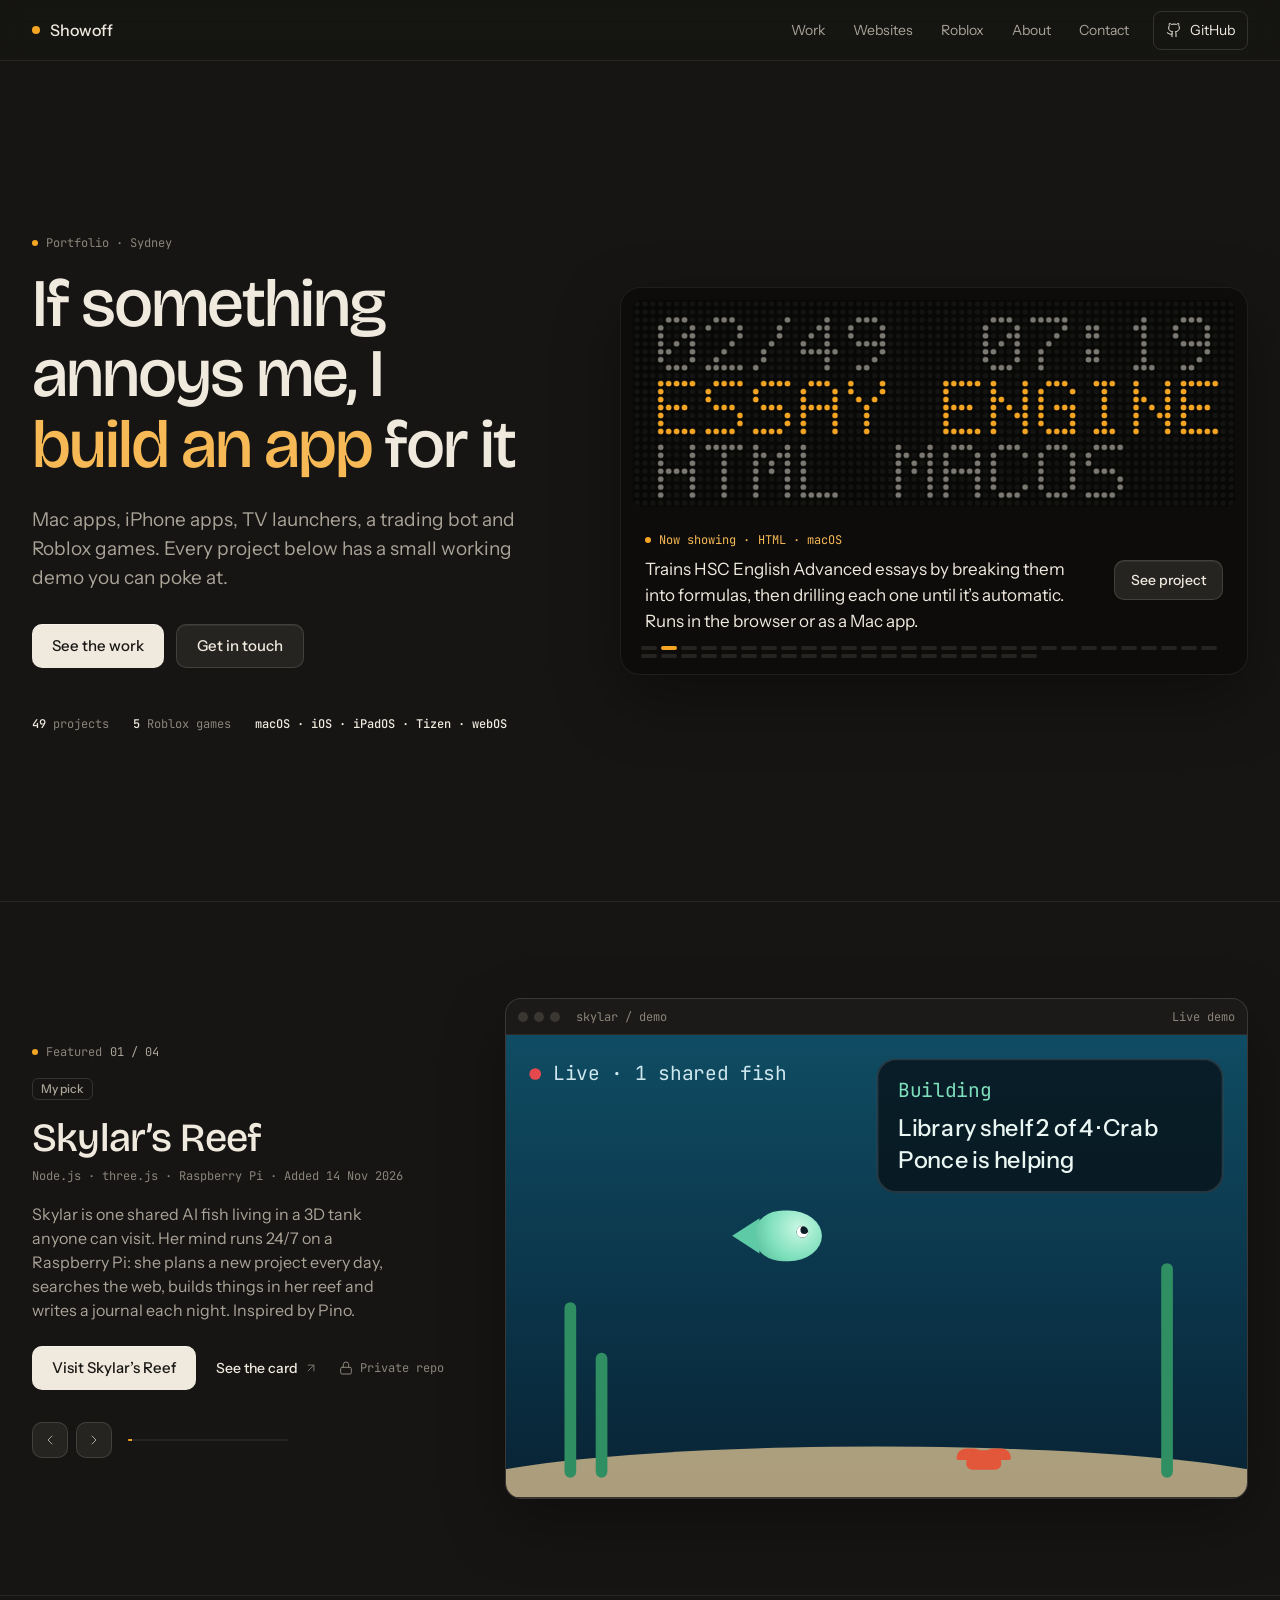
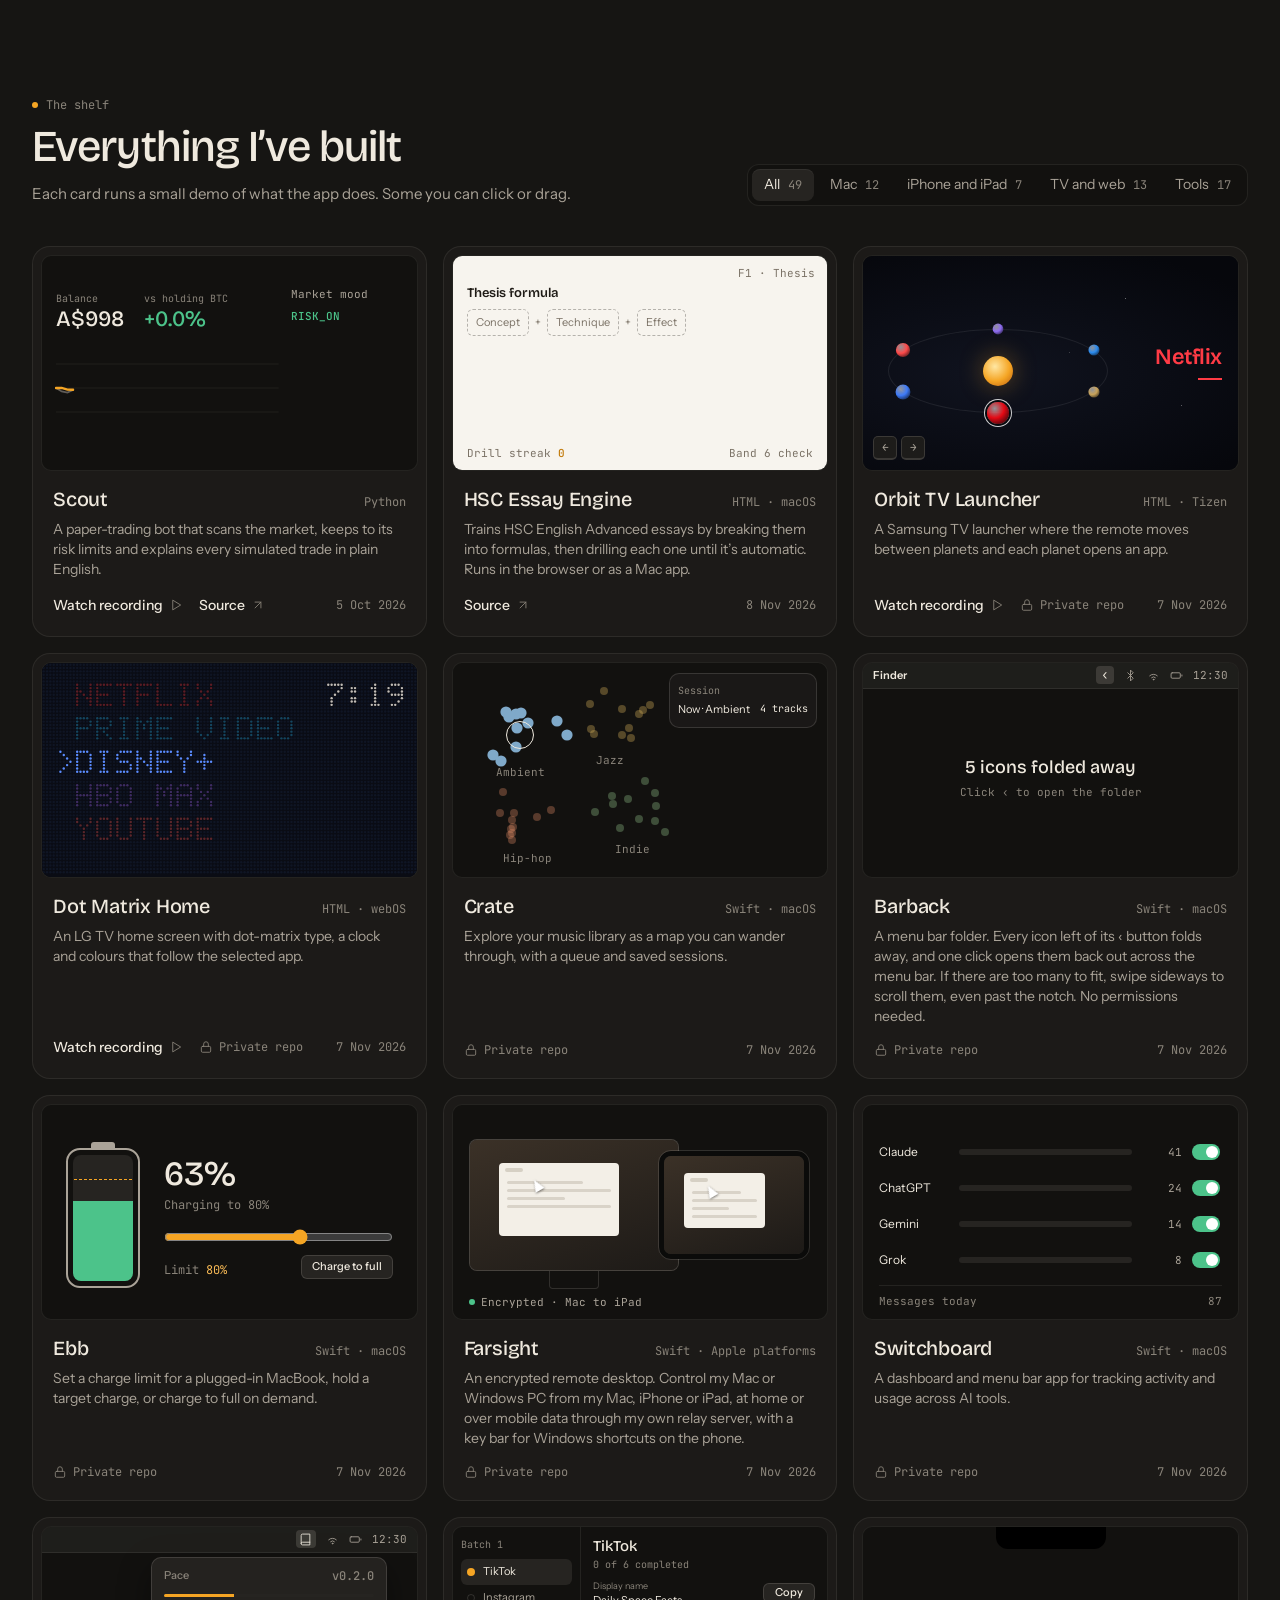
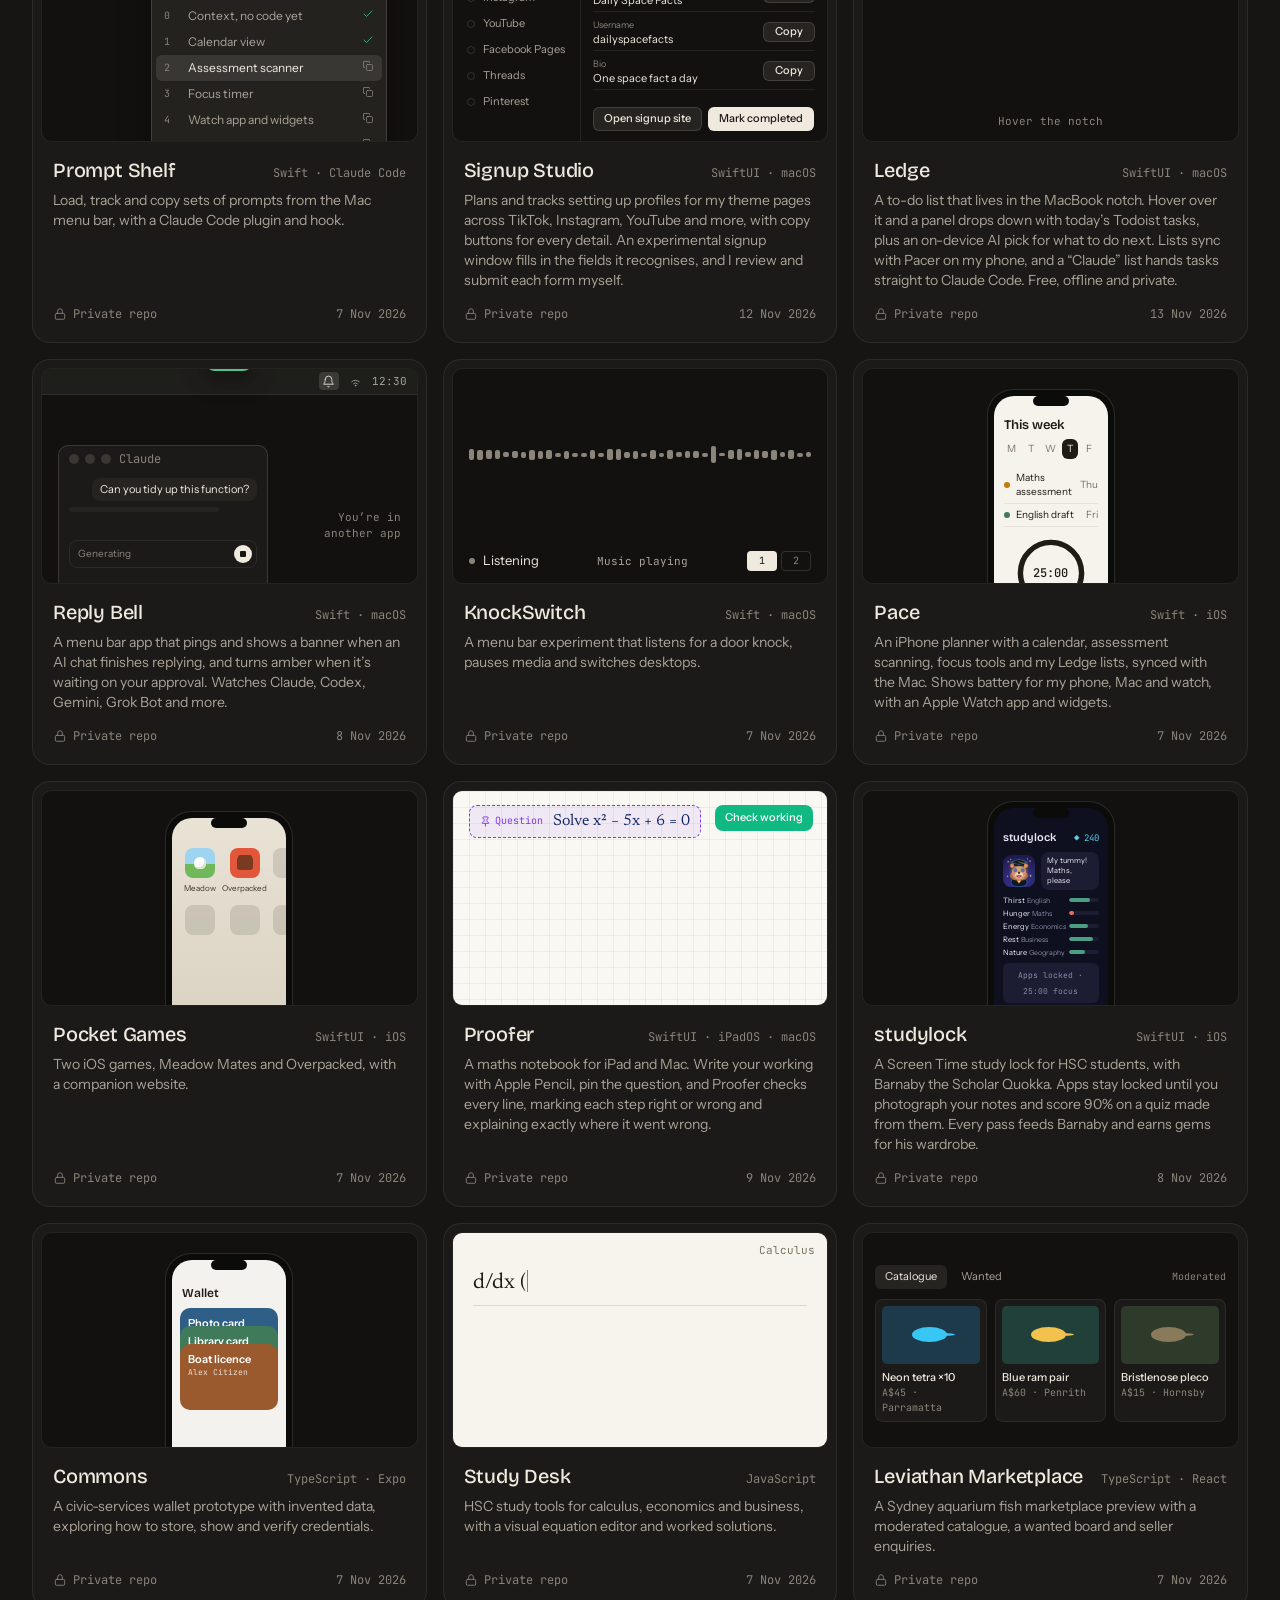
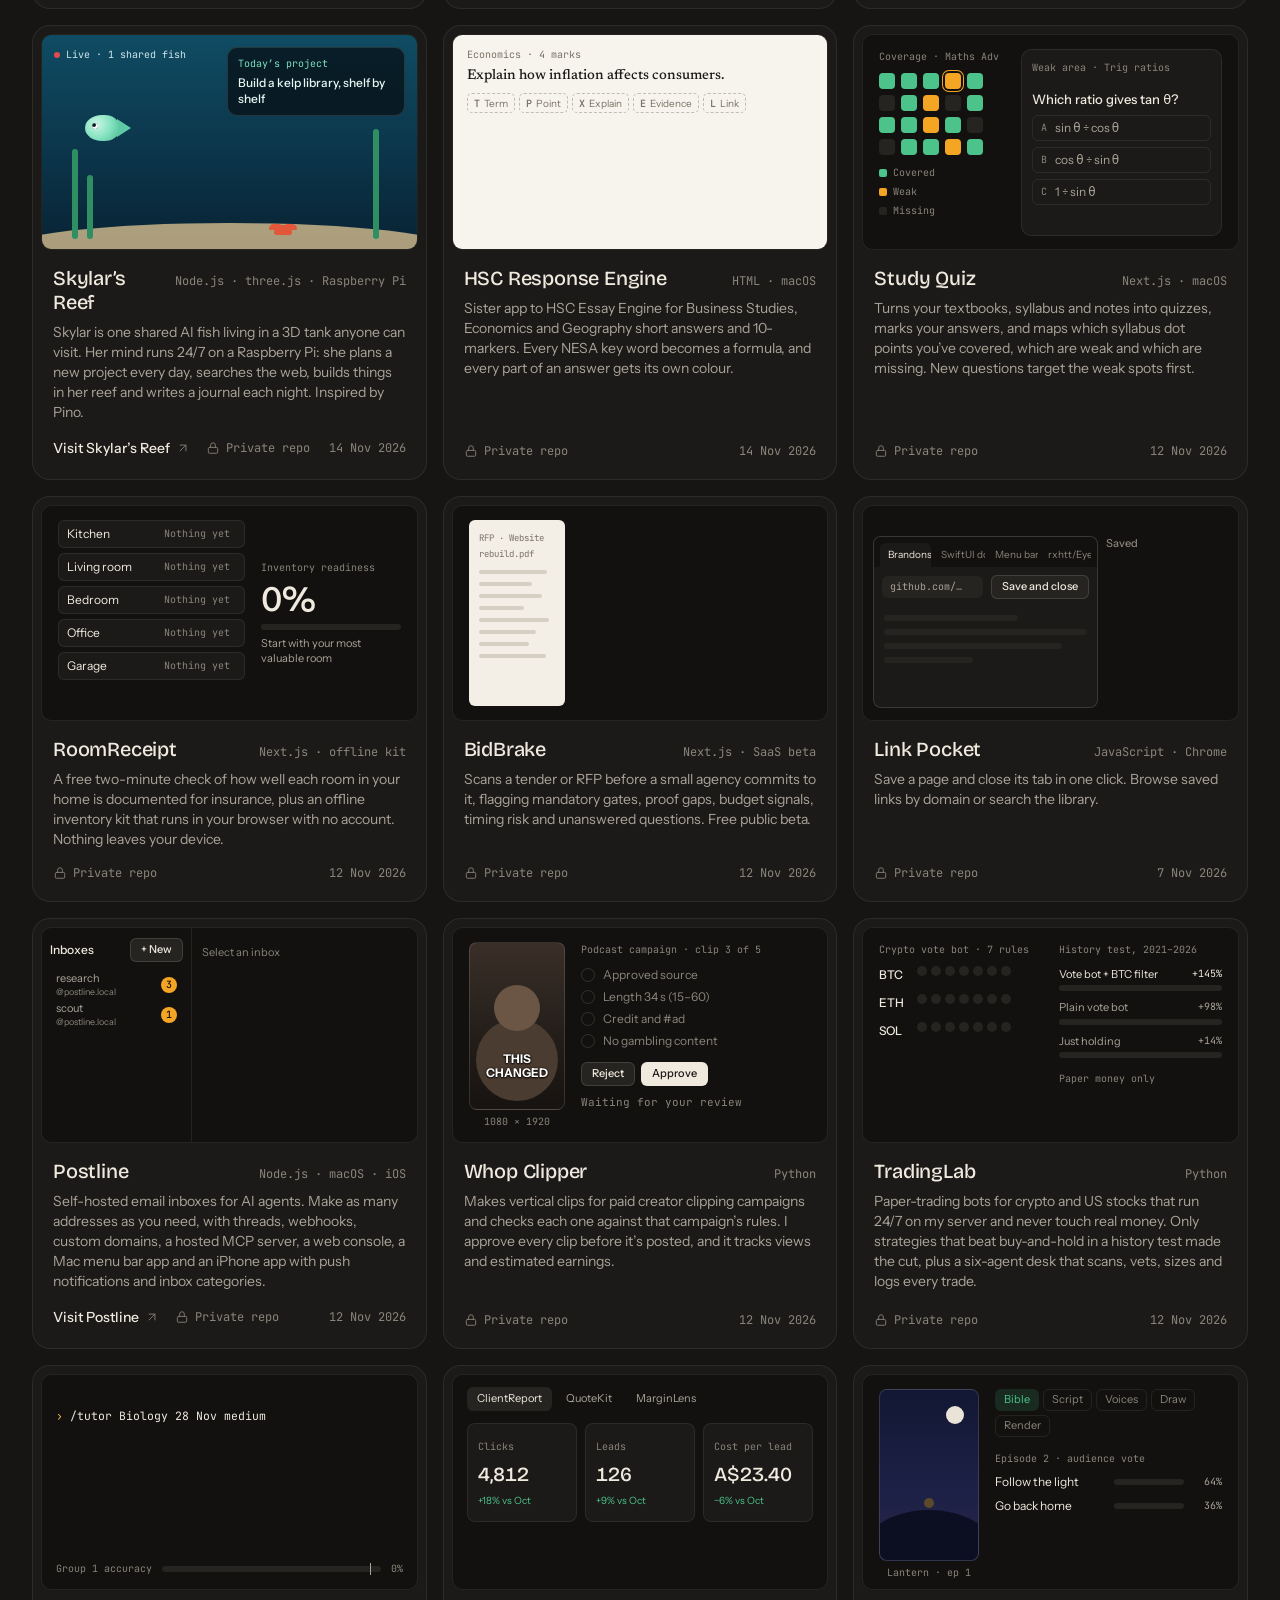
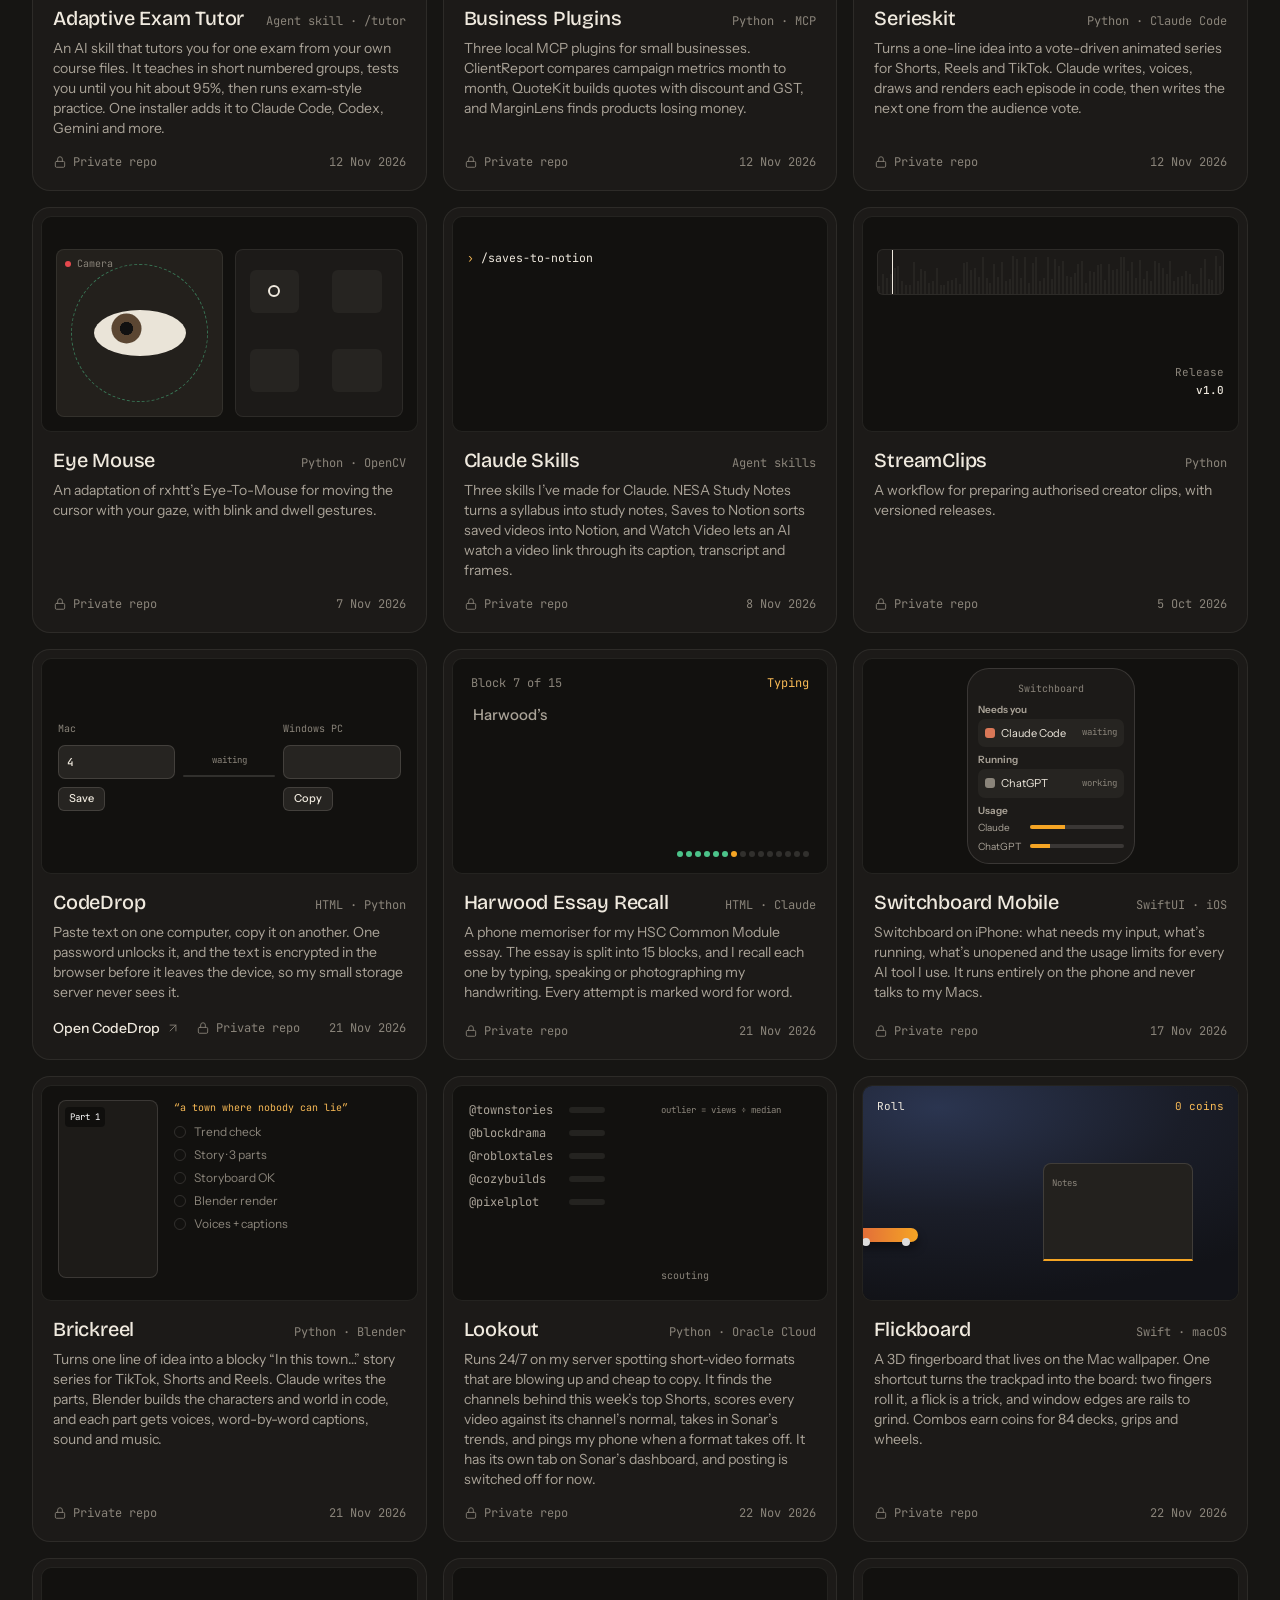
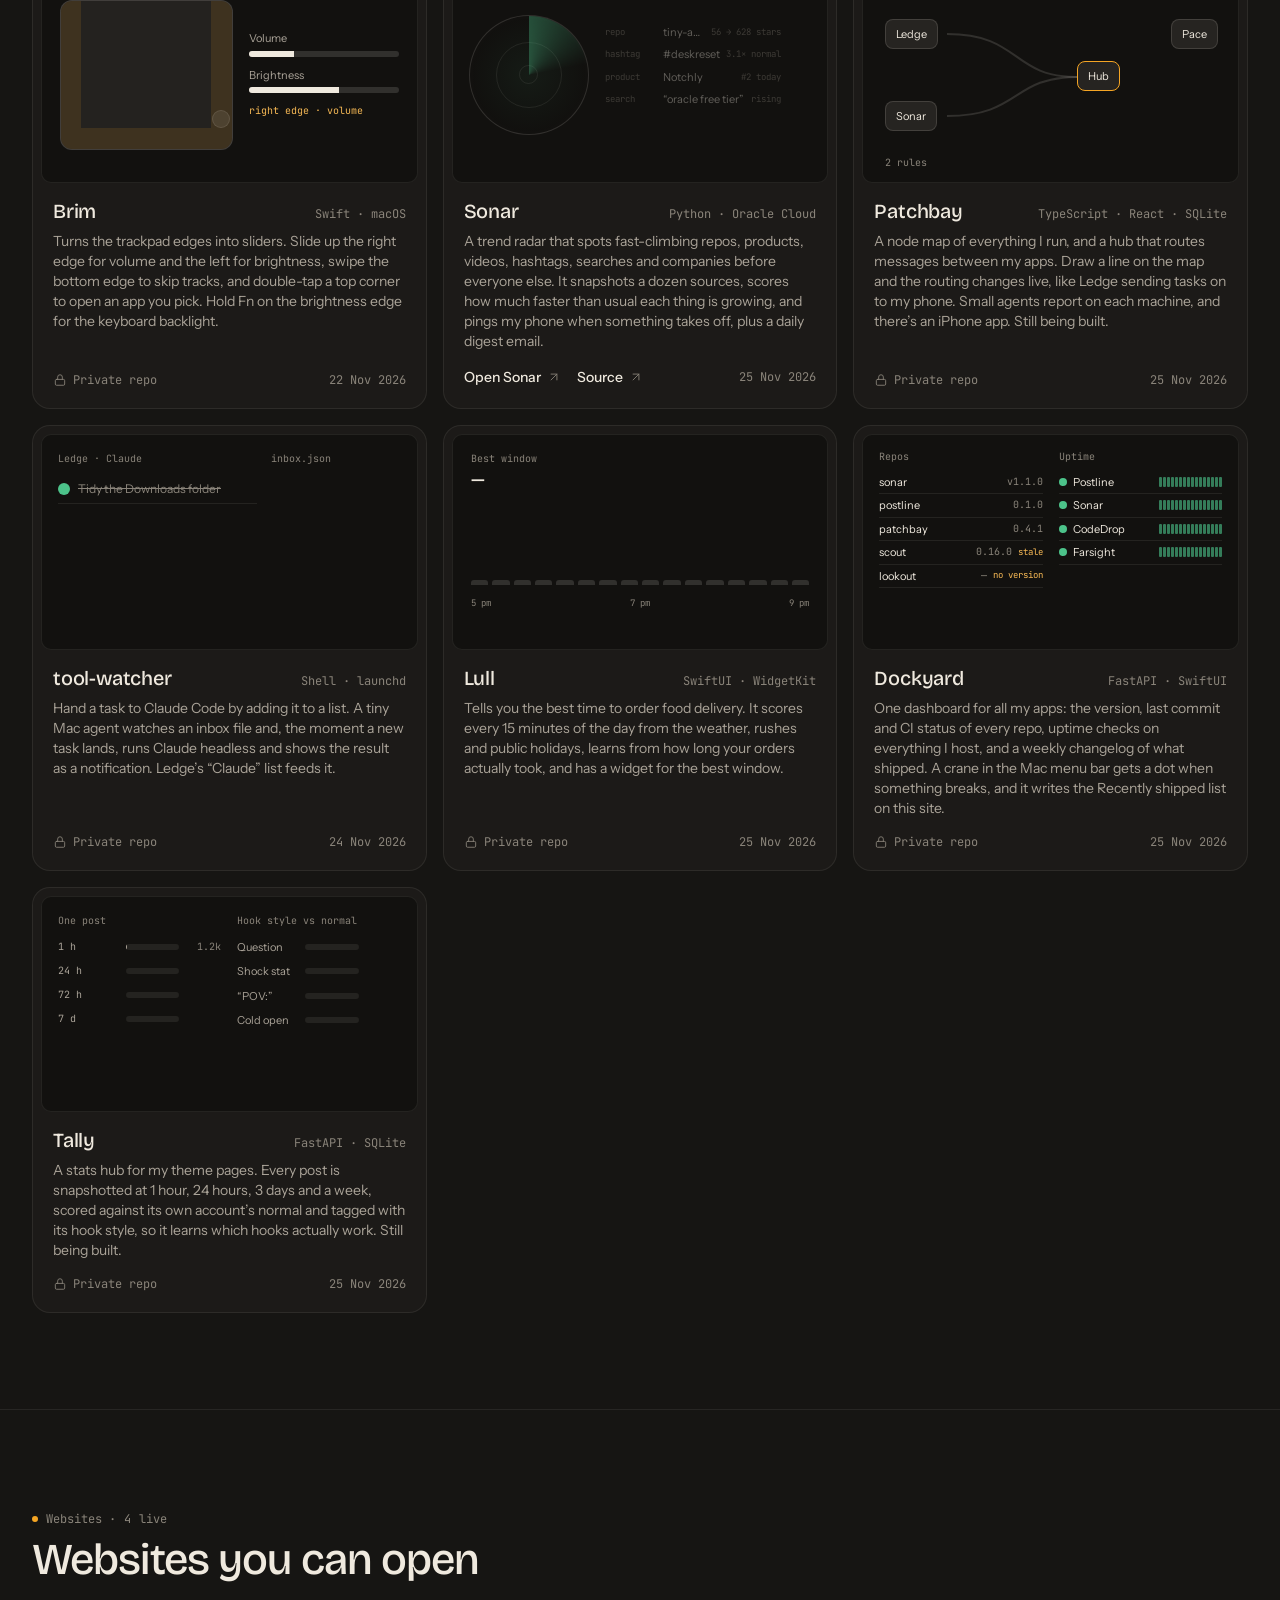
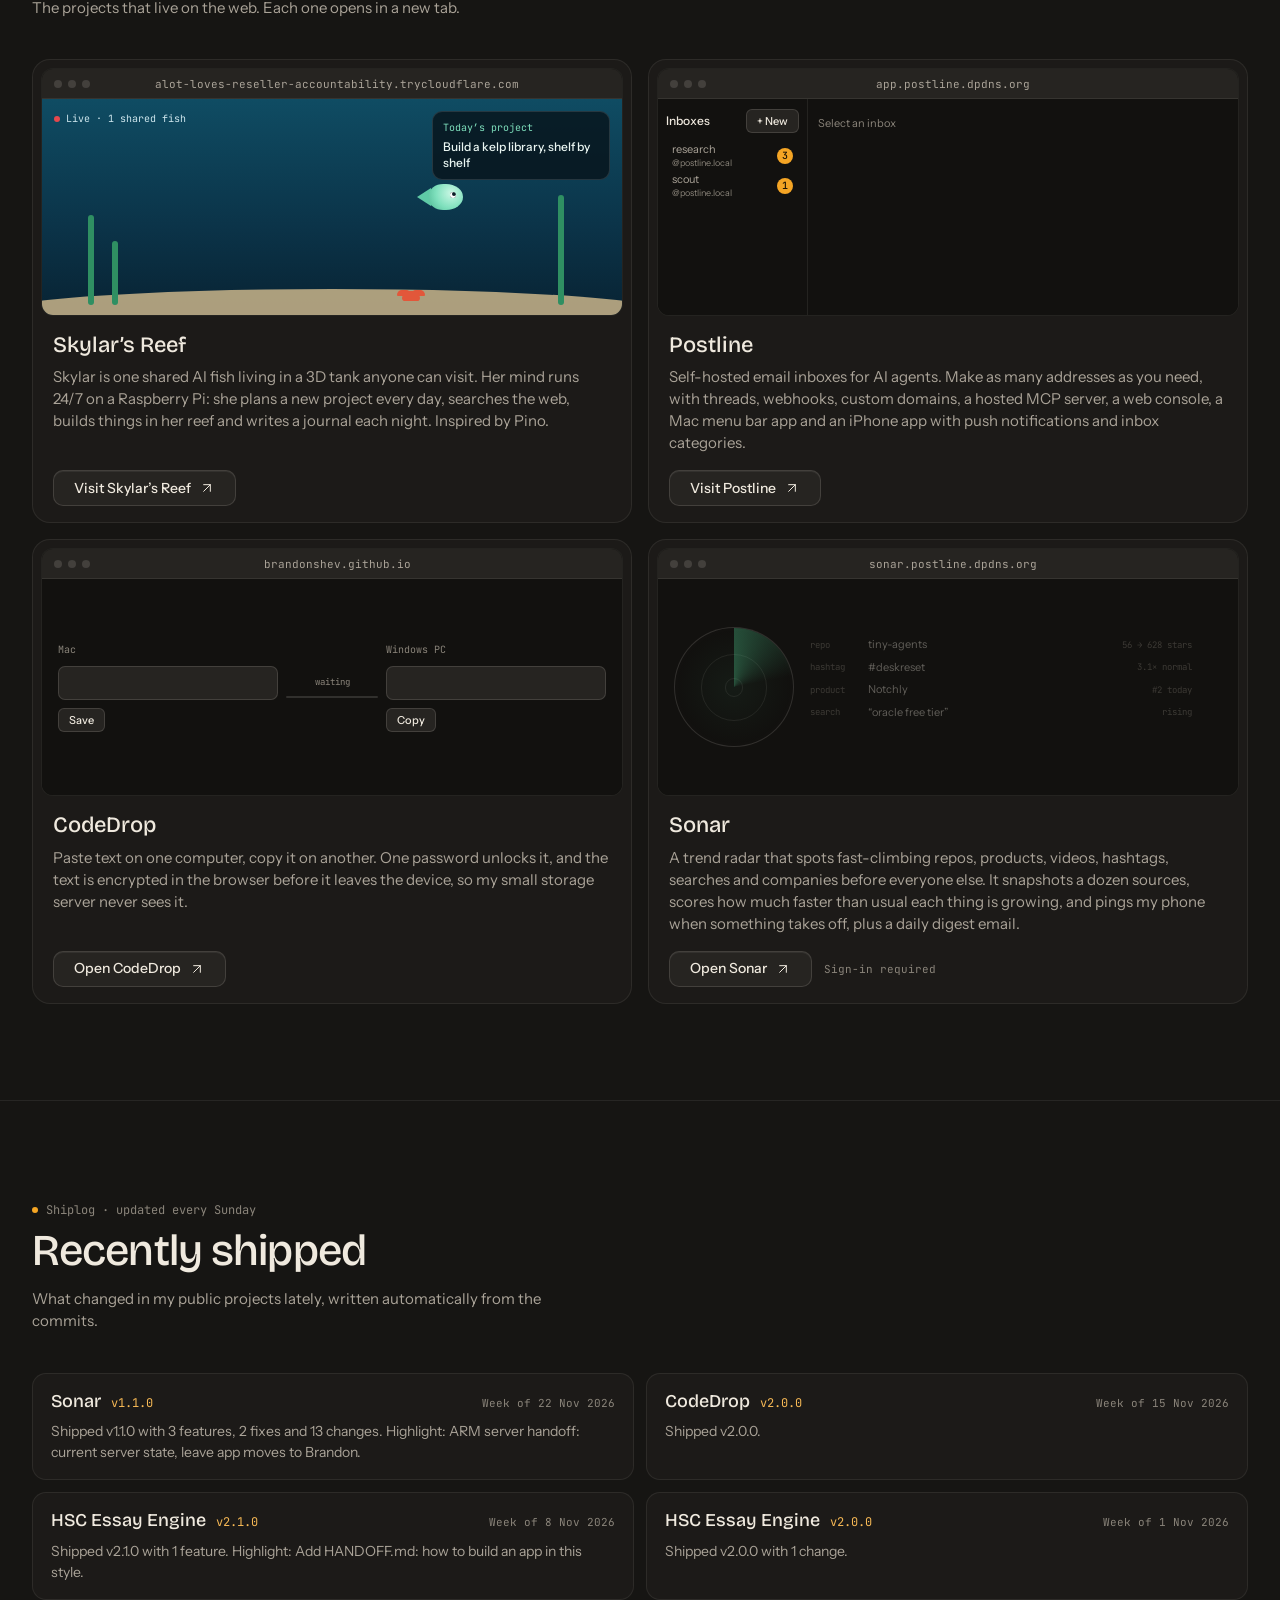
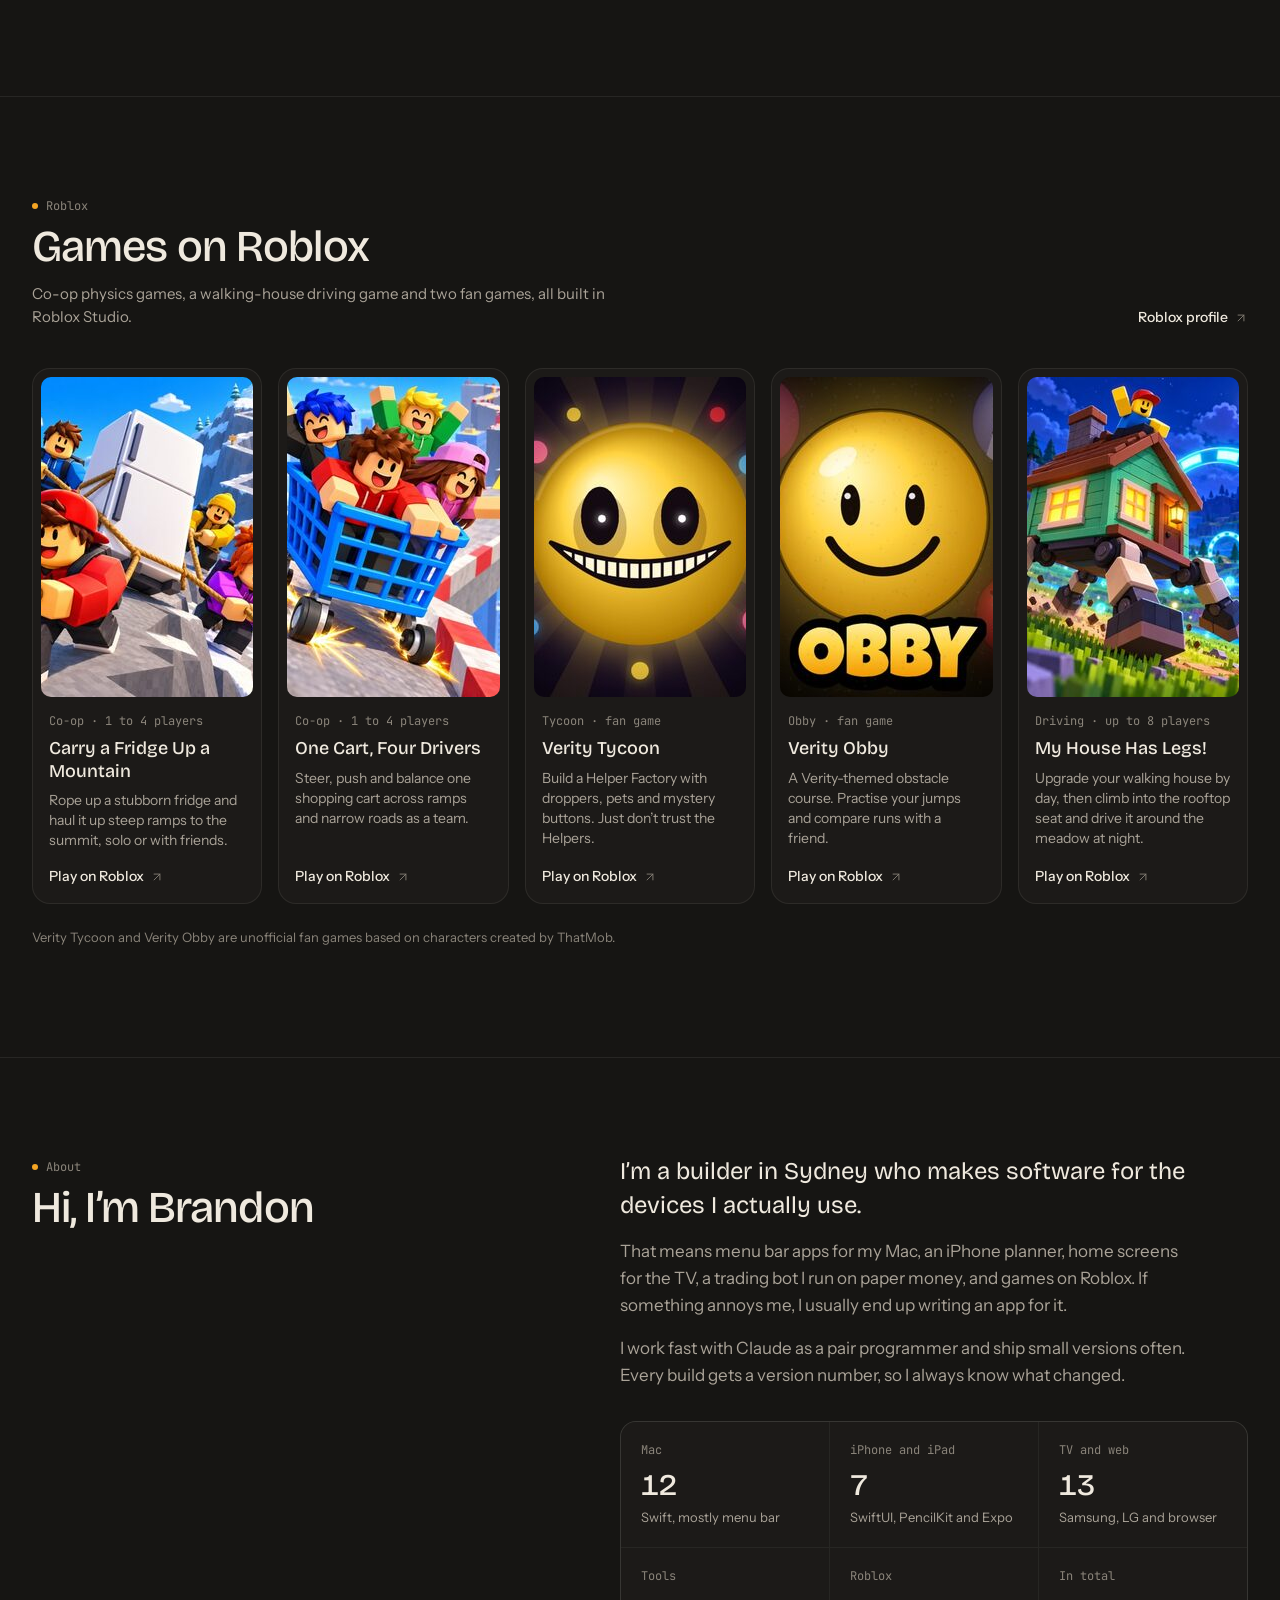
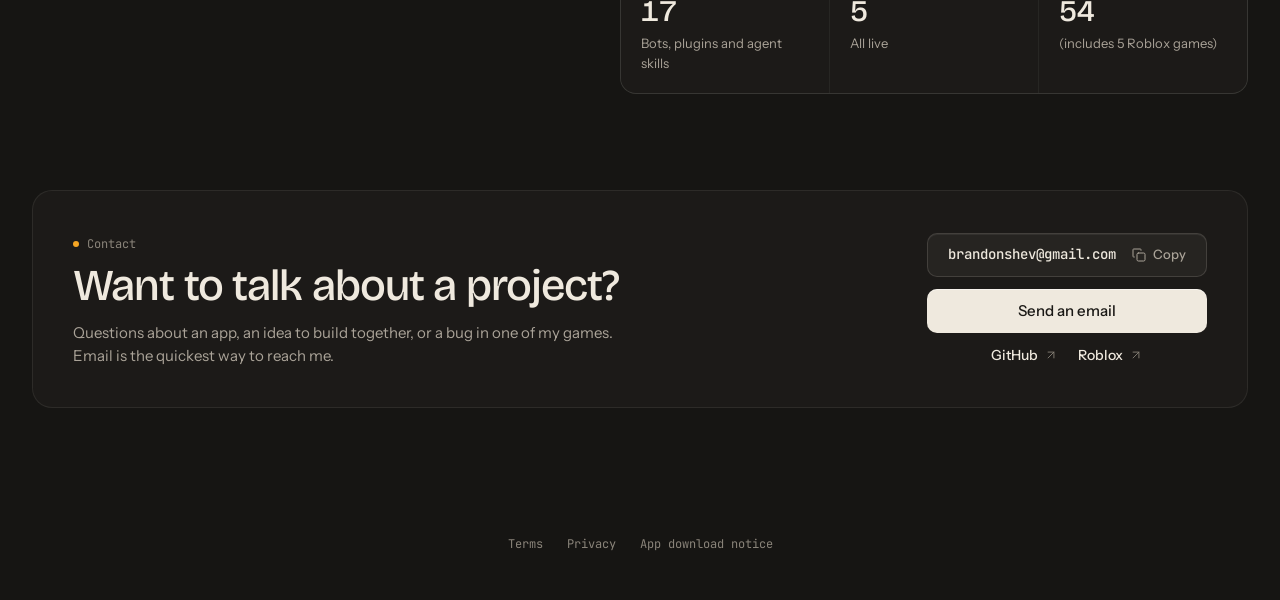
==== commit ea801f7b: "v3.12.0: add Dockyard and Tally; Recently shipped section from Dockyard's Shiplog feed; Brim update " ====
--- a/index.html
+++ b/index.html
@@ -9,16 +9,16 @@
   <meta property="og:description" content="Mac apps, TV launchers, trading bots and Roblox games, each with a working demo.">
   <meta property="og:image" content="assets/orbit.jpg">
   <title>Showoff · Brandon’s apps and games</title>
-  <meta name="generator" content="Showoff v3.11.2">
-  <link rel="icon" href="assets/favicon.svg?v=3.11.2" type="image/svg+xml">
-  <link rel="icon" href="assets/favicon-32.png?v=3.11.2" type="image/png" sizes="32x32">
-  <link rel="shortcut icon" href="favicon.ico?v=3.11.2">
-  <link rel="apple-touch-icon" href="assets/icon-180.png?v=3.11.2">
+  <meta name="generator" content="Showoff v3.12.0">
+  <link rel="icon" href="assets/favicon.svg?v=3.12.0" type="image/svg+xml">
+  <link rel="icon" href="assets/favicon-32.png?v=3.12.0" type="image/png" sizes="32x32">
+  <link rel="shortcut icon" href="favicon.ico?v=3.12.0">
+  <link rel="apple-touch-icon" href="assets/icon-180.png?v=3.12.0">
   <link rel="preconnect" href="https://fonts.googleapis.com">
   <link rel="preconnect" href="https://fonts.gstatic.com" crossorigin>
   <link rel="stylesheet" href="https://fonts.googleapis.com/css2?family=Bricolage+Grotesque:opsz,wght@12..96,400;12..96,500;12..96,600&family=Instrument+Sans:wght@400;500;600&family=JetBrains+Mono:wght@400;500&family=Newsreader:opsz@6..72&display=swap">
-  <link rel="stylesheet" href="style.css?v=3.11.2">
-  <script src="site.js?v=3.11.2" defer></script>
+  <link rel="stylesheet" href="style.css?v=3.12.0">
+  <script src="site.js?v=3.12.0" defer></script>
 </head>
 <body>
   <a class="skip" href="#main">Skip to content</a>
@@ -114,6 +114,19 @@
       </div>
     </section>
 
+    <section class="section" id="shipped" aria-labelledby="shipped-title" hidden>
+      <div class="wrap">
+        <div class="section-head">
+          <div>
+            <span class="kicker mono"><span class="led" aria-hidden="true"></span>Shiplog · updated every Sunday</span>
+            <h2 id="shipped-title">Recently shipped</h2>
+            <p>What changed in my public projects lately, written automatically from the commits.</p>
+          </div>
+        </div>
+        <ol class="shipped" id="shipped-list"></ol>
+      </div>
+    </section>
+
     <section class="section" id="games" aria-labelledby="games-title">
       <div class="wrap">
         <div class="section-head">
--- a/style.css
+++ b/style.css
@@ -1,4 +1,4 @@
-/* Showoff v3.11.2 */
+/* Showoff v3.12.0 */
 :root {
   color-scheme: dark;
   --bg-deep: #12110f;
@@ -840,7 +840,7 @@
 .d-resp .re-answer { font: 400 13px/1.55 "Newsreader", Georgia, serif; }
 .d-resp .re-seg { border-radius: 3px; padding: 1px 2px; animation: fade 300ms var(--ease) both; -webkit-box-decoration-break: clone; box-decoration-break: clone; }
 
-/* v3.11.2 demos: CodeDrop, Essay Recall, Switchboard Mobile, Brickreel, Lookout */
+/* v3.12.0 demos: CodeDrop, Essay Recall, Switchboard Mobile, Brickreel, Lookout */
 .d-drop { position: absolute; inset: 0; display: grid; grid-template-columns: 1fr 92px 1fr; align-items: center; gap: 8px; padding: 16px; }
 .d-drop .cd-pc { display: grid; gap: 8px; justify-items: start; }
 .d-drop .cd-tag { font-size: 10px; color: var(--muted); }
@@ -922,7 +922,7 @@
 .d-look .lo-st { font-size: 10px; color: var(--muted); margin-top: auto; }
 .d-look .lo-st.ok { color: var(--pos); }
 
-/* v3.11.2 demos: Flickboard, Brim */
+/* v3.12.0 demos: Flickboard, Brim */
 .d-flick { position: absolute; inset: 0; background: radial-gradient(120% 90% at 20% 10%, #2b3550 0%, #1a1d28 55%, #121318 100%); }
 .d-flick .fb-win { position: absolute; left: 48%; top: 36%; width: 40%; height: 46%; border-radius: 8px 8px 0 0; background: #23211e; border: 1px solid var(--line-strong); border-bottom: 2px solid var(--amber); padding: 6px 8px; }
 .d-flick .fb-win .mono { font-size: 9px; color: var(--muted); }
@@ -942,7 +942,7 @@
 .d-brim .bm-track i { display: block; height: 100%; background: var(--text); transition: width 900ms var(--ease); }
 .d-brim .bm-hud .mono { font-size: 10px; color: var(--amber-ink); }
 
-/* v3.11.2: Websites section */
+/* v3.12.0: Websites section */
 .sites { display: grid; grid-template-columns: repeat(2, minmax(0, 1fr)); gap: 16px; }
 .site { display: flex; flex-direction: column; background: var(--card); border: 1px solid var(--line); border-radius: 18px; padding: 8px; transition: border-color 200ms var(--ease); }
 .site:hover { border-color: var(--line-strong); }
@@ -960,7 +960,7 @@
 .site-note { font-size: 11px; color: var(--muted); }
 @media (max-width: 760px) { .sites { grid-template-columns: 1fr; } }
 
-/* v3.11.2 demos: Sonar, Patchbay, tool-watcher */
+/* v3.12.0 demos: Sonar, Patchbay, tool-watcher */
 .d-sonar { position: absolute; inset: 0; display: grid; grid-template-columns: 120px 1fr; gap: 16px; padding: 16px; align-items: center; }
 .d-sonar .sn-radar { position: relative; width: 120px; height: 120px; border-radius: 50%; border: 1px solid var(--line-strong); overflow: hidden; background: radial-gradient(circle, rgba(76,195,138,0.06), transparent 70%); }
 .d-sonar .sn-ring { position: absolute; inset: 22%; border-radius: 50%; border: 1px solid var(--line); } .d-sonar .sn-ring.r2 { inset: 42%; }
@@ -994,7 +994,7 @@
 .d-watch .tw-note { position: absolute; right: 12px; bottom: 12px; width: 210px; display: grid; gap: 2px; padding: 8px 10px; border-radius: 10px; background: #2e2b27; border: 1px solid var(--line-strong); font-size: 10px; color: var(--text-2); opacity: 0; transform: translateY(6px); transition: opacity 250ms var(--ease), transform 250ms var(--ease); box-shadow: 0 8px 20px rgba(0,0,0,0.35); }
 .d-watch .tw-note b { font-size: 11px; color: var(--text); } .d-watch .tw-note.show { opacity: 1; transform: none; }
 
-/* v3.11.2 demo: Lull */
+/* v3.12.0 demo: Lull */
 .d-lull { position: absolute; inset: 0; display: flex; flex-direction: column; gap: 10px; padding: 16px 18px; }
 .d-lull .ll-top { display: flex; justify-content: space-between; align-items: flex-start; }
 .d-lull .ll-k { display: block; font-size: 10px; color: var(--muted); margin-bottom: 2px; }
@@ -1007,3 +1007,36 @@
 .d-lull .ll-bars i.pick { box-shadow: 0 0 0 2px var(--text); }
 .d-lull .ll-axis { display: flex; justify-content: space-between; font-size: 9px; color: var(--muted); }
 .d-lull .ll-why { font-size: 10px; color: var(--text-2); min-height: 12px; }
+
+/* v3.12.0: Recently shipped (Dockyard's Shiplog feed) */
+.shipped { list-style: none; margin: 0; padding: 0; display: grid; grid-template-columns: repeat(2, minmax(0, 1fr)); gap: 12px; }
+.shipped li { background: var(--card); border: 1px solid var(--line); border-radius: 14px; padding: 16px 18px; }
+.shipped-head { display: flex; align-items: baseline; gap: 10px; flex-wrap: wrap; }
+.shipped-head a { font: 500 18px/1.3 var(--display); color: var(--text); text-decoration: none; }
+.shipped-head a:hover { color: var(--amber-ink); }
+.shipped-v { font-size: 12px; color: var(--amber-ink); }
+.shipped-head time { margin-left: auto; font-size: 11px; color: var(--muted); }
+.shipped p { margin: 8px 0 0; color: var(--text-2); font-size: 14px; line-height: 21px; }
+@media (max-width: 760px) { .shipped { grid-template-columns: 1fr; } }
+
+/* v3.12.0 demos: Dockyard, Tally */
+.d-dock { position: absolute; inset: 0; display: grid; grid-template-columns: 1fr 1fr; gap: 16px; padding: 14px 16px; }
+.d-dock .dk-h, .d-tally .ta-h { display: block; font-size: 10px; color: var(--muted); margin-bottom: 6px; }
+.d-dock .dk-row { display: flex; align-items: center; gap: 6px; font-size: 11px; color: var(--text); padding: 3px 0; border-bottom: 1px solid var(--line); }
+.d-dock .dk-row .mono { font-size: 10px; color: var(--muted); margin-left: auto; }
+.d-dock .dk-flag { font: 400 9px/1 var(--mono); font-style: normal; color: var(--amber-ink); min-width: 0; }
+.d-dock .dk-flag.ok { display: none; }
+.d-dock .dk-dot { width: 8px; height: 8px; border-radius: 50%; background: var(--muted); flex: none; transition: background-color 200ms var(--ease); }
+.d-dock .dk-dot.up { background: var(--pos); } .d-dock .dk-dot.down { background: var(--neg); }
+.d-dock .dk-spark { margin-left: auto; display: flex; gap: 1px; }
+.d-dock .dk-spark b { width: 3px; height: 10px; background: var(--pos); opacity: 0.6; border-radius: 1px; }
+.d-dock .dk-spark b.x { background: var(--neg); opacity: 1; }
+.d-dock .dk-ship { display: block; margin-top: 10px; font-size: 10px; color: var(--amber-ink); min-height: 12px; }
+.d-tally { position: absolute; inset: 0; display: grid; grid-template-columns: 1fr 1fr; gap: 16px; padding: 16px; }
+.d-tally .ta-b { display: grid; grid-template-columns: 62px 1fr 36px; gap: 6px; align-items: center; font-size: 11px; color: var(--text-2); padding: 4px 0; }
+.d-tally .ta-b .mono { font-size: 10px; }
+.d-tally .ta-track { height: 6px; border-radius: 3px; background: var(--line); overflow: hidden; }
+.d-tally .ta-track i { display: block; height: 100%; width: 0; background: var(--muted); transition: width 500ms var(--ease), background-color 200ms; }
+.d-tally .ta-snap .ta-track i { background: var(--text-2); }
+.d-tally .ta-b em { font-style: normal; text-align: right; color: var(--muted); }
+.d-tally .ta-b.best { color: var(--text); } .d-tally .ta-b.best .ta-track i { background: var(--amber); } .d-tally .ta-b.best em { color: var(--amber-ink); }
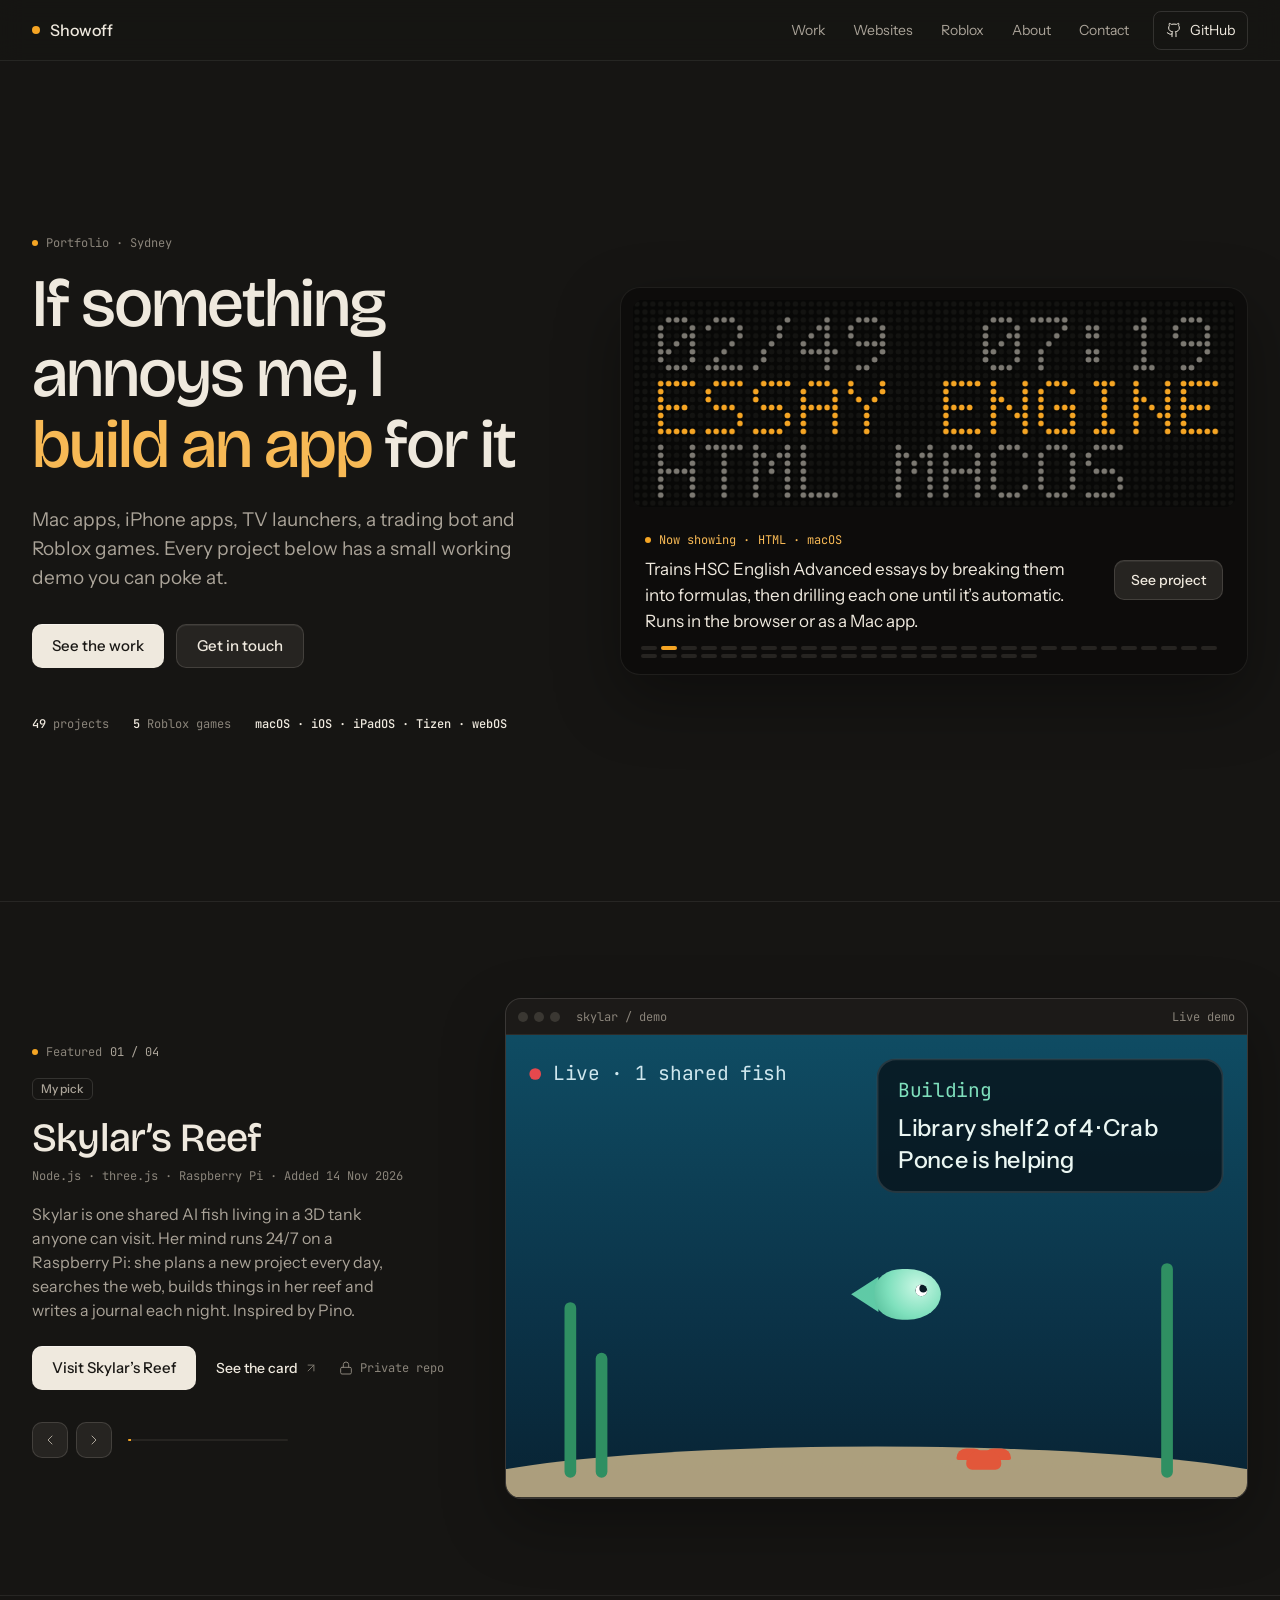
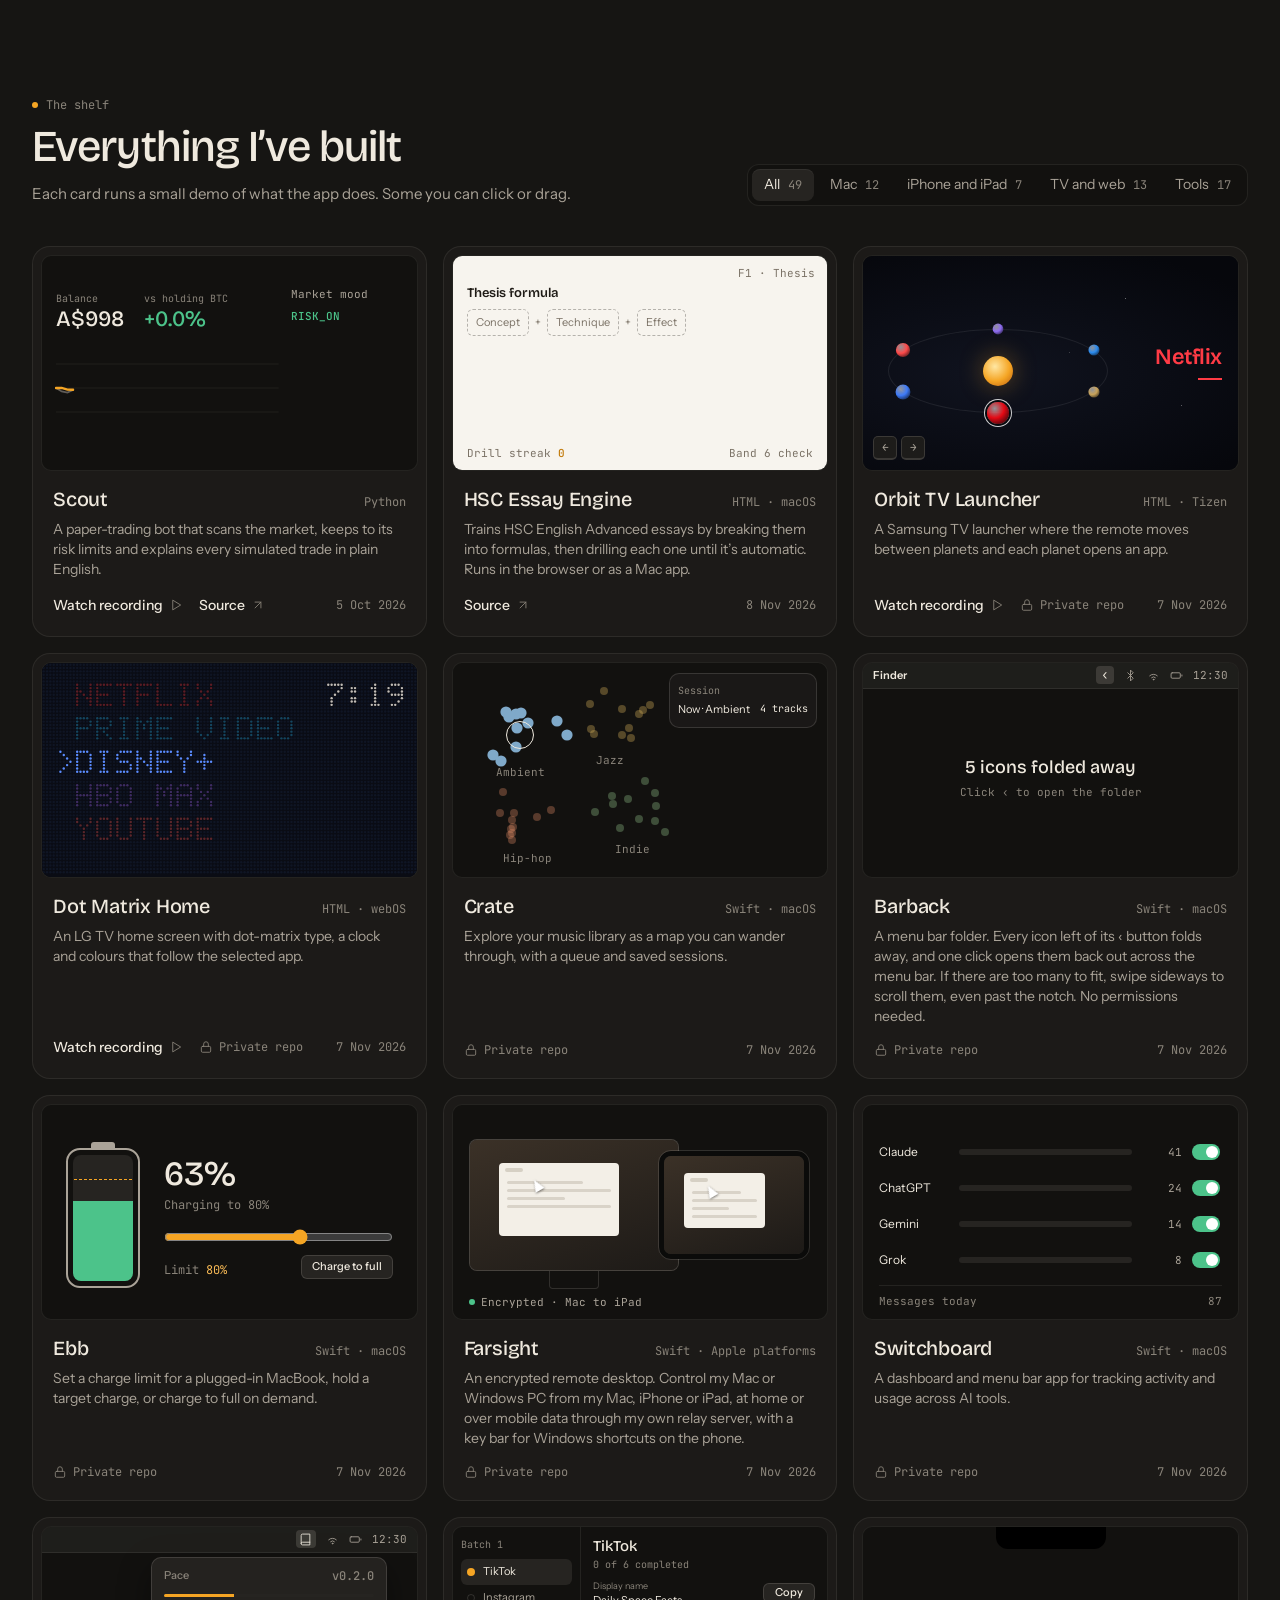
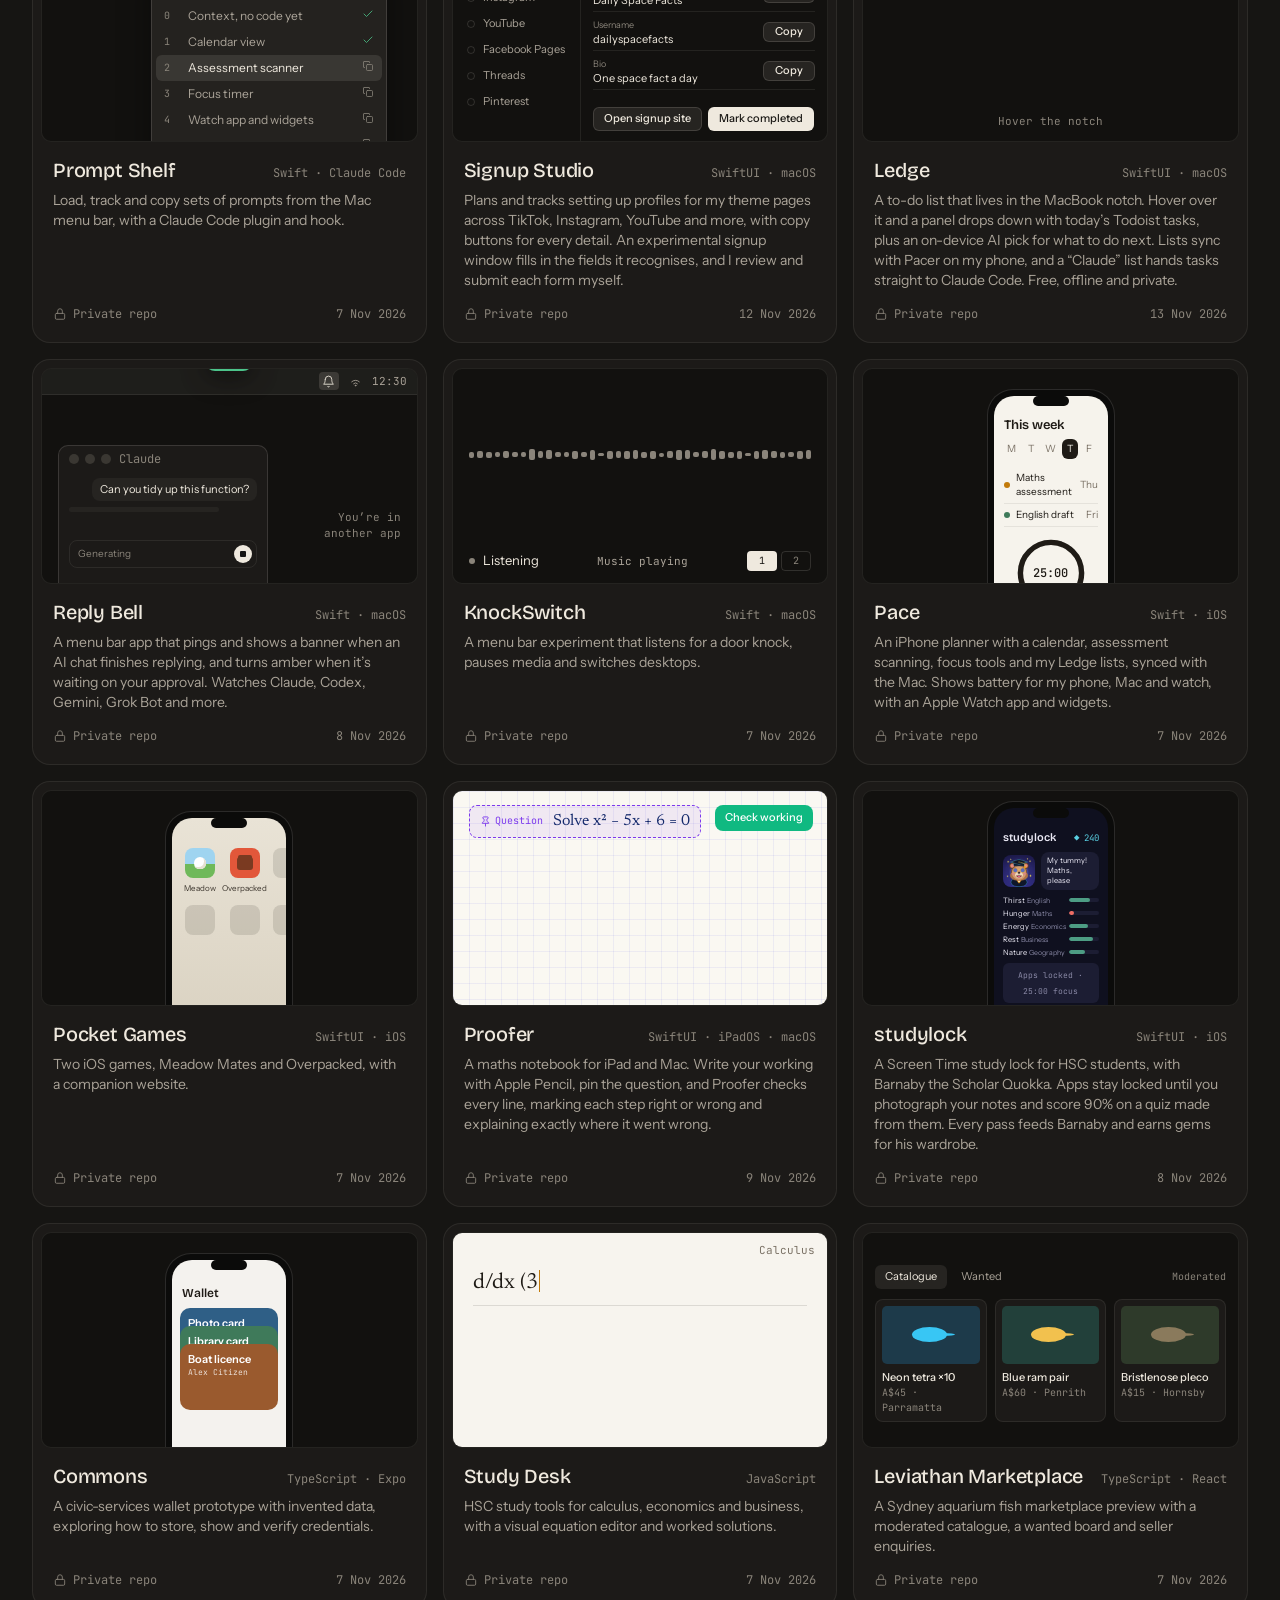
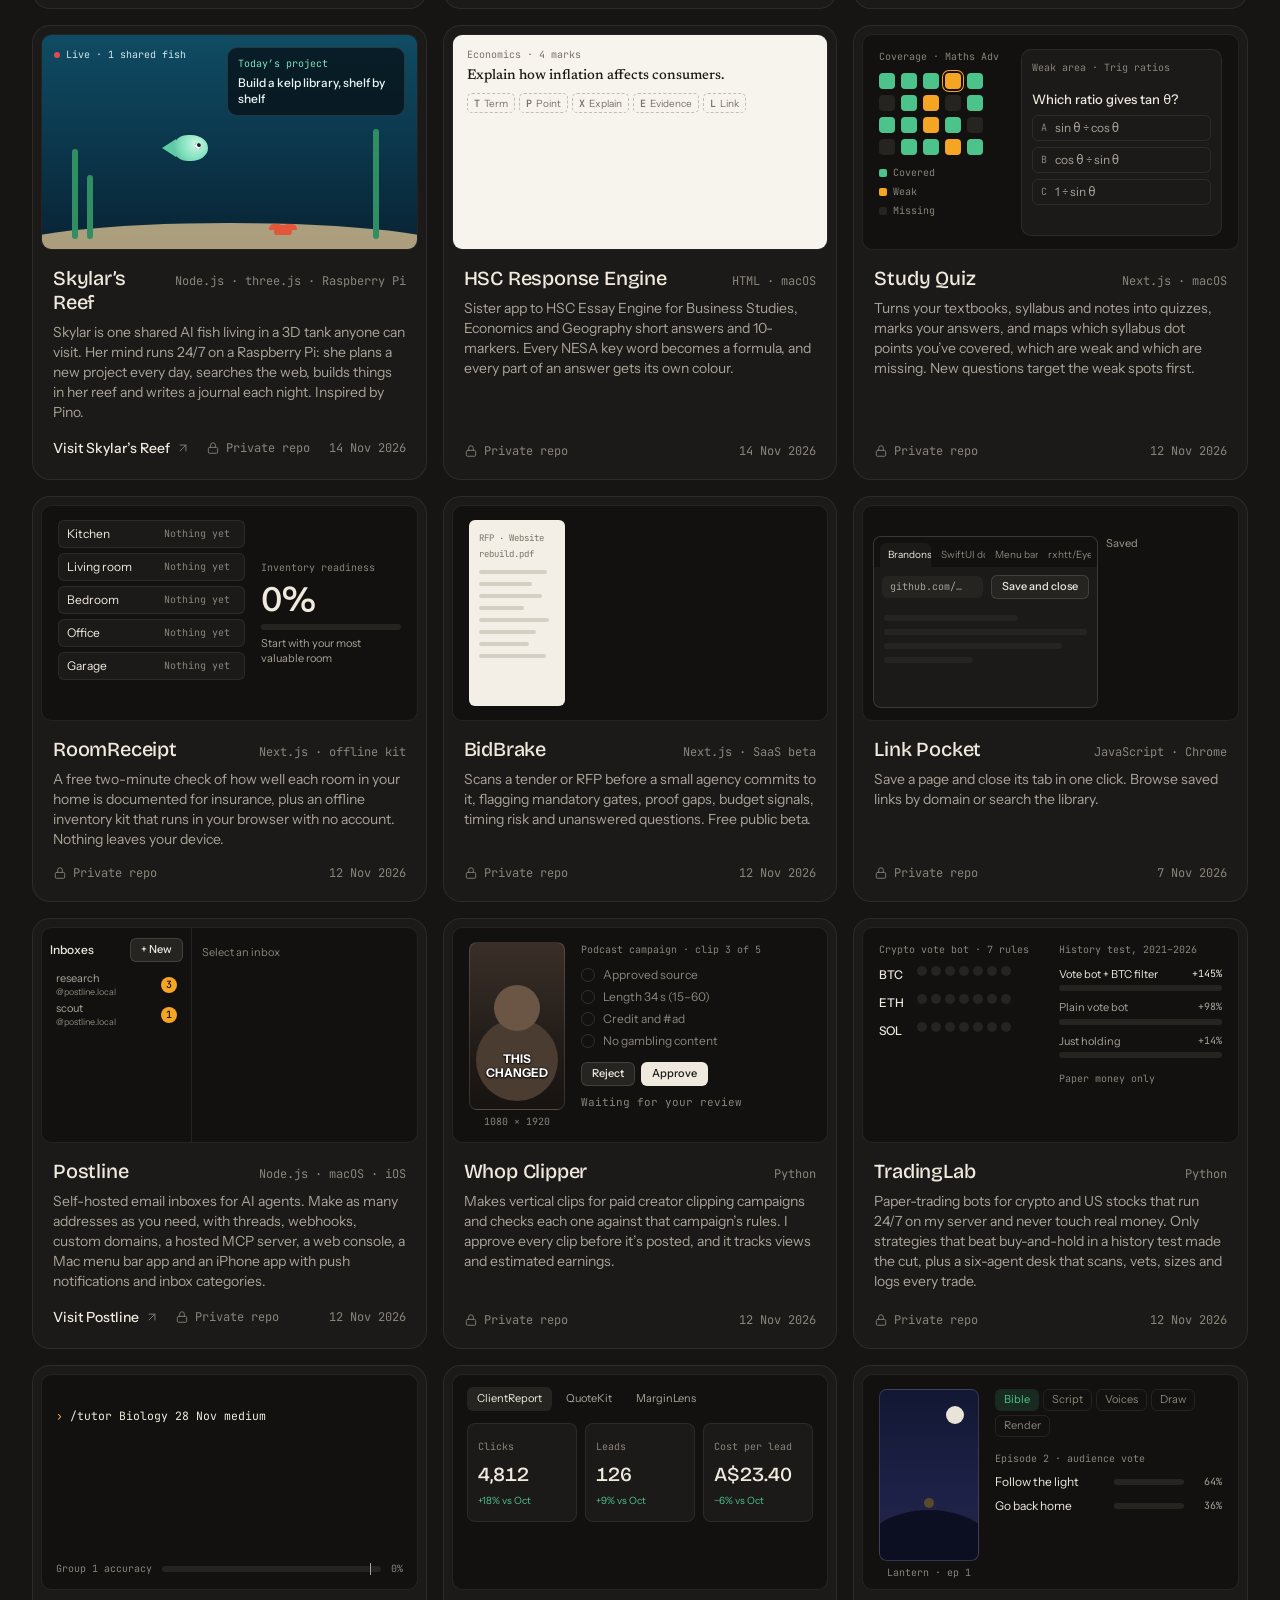
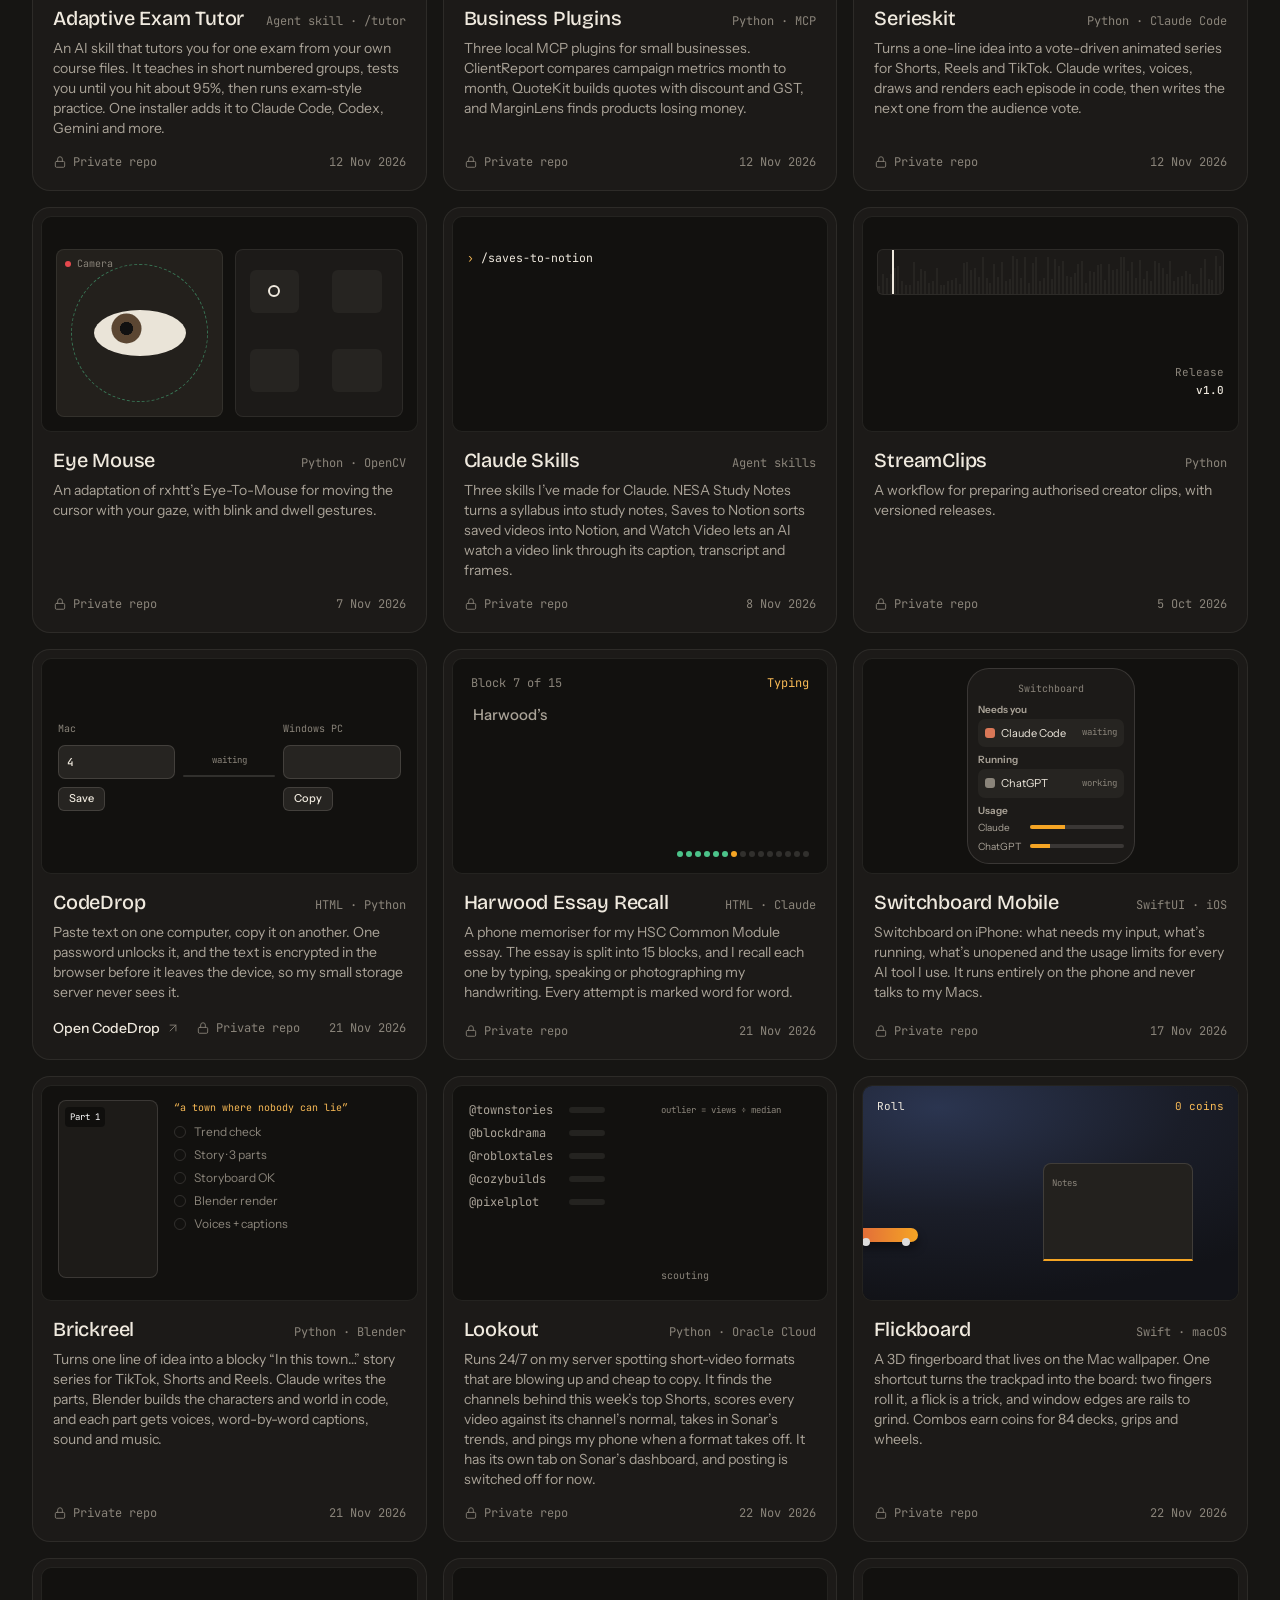
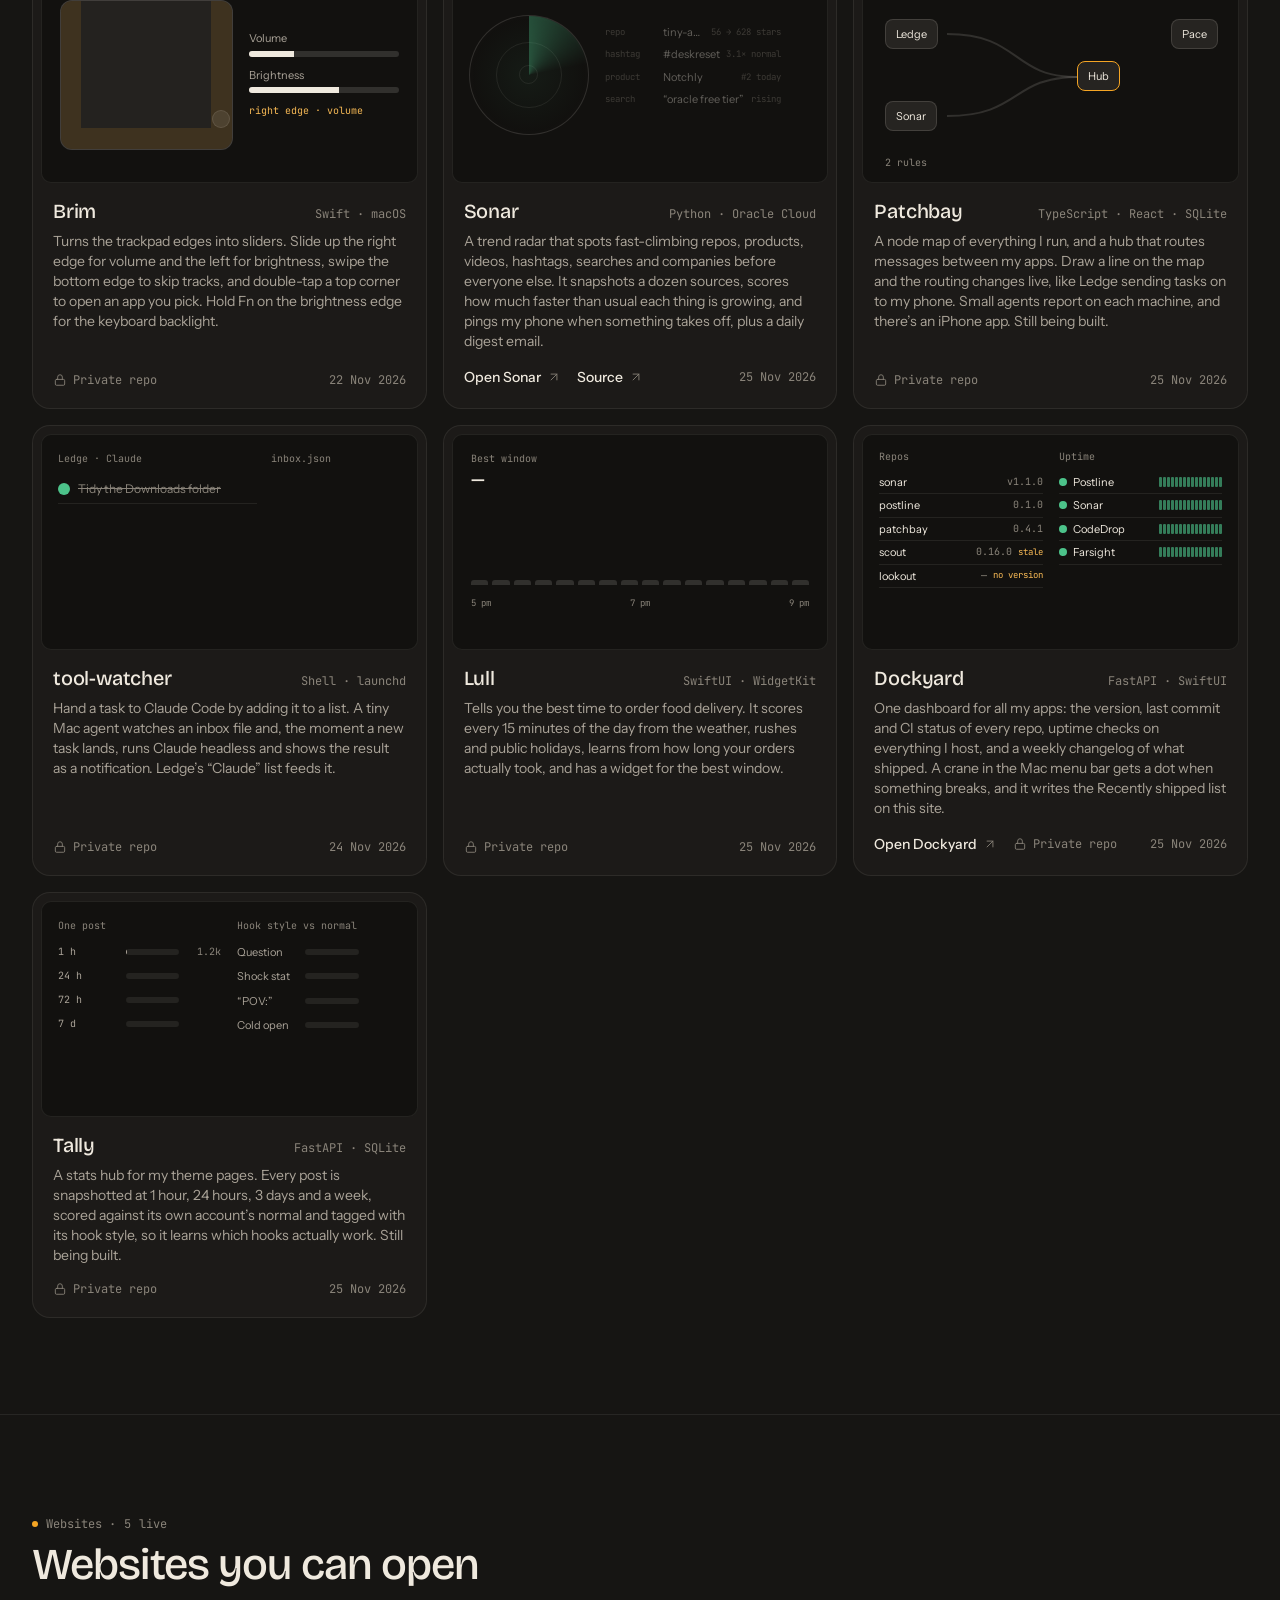
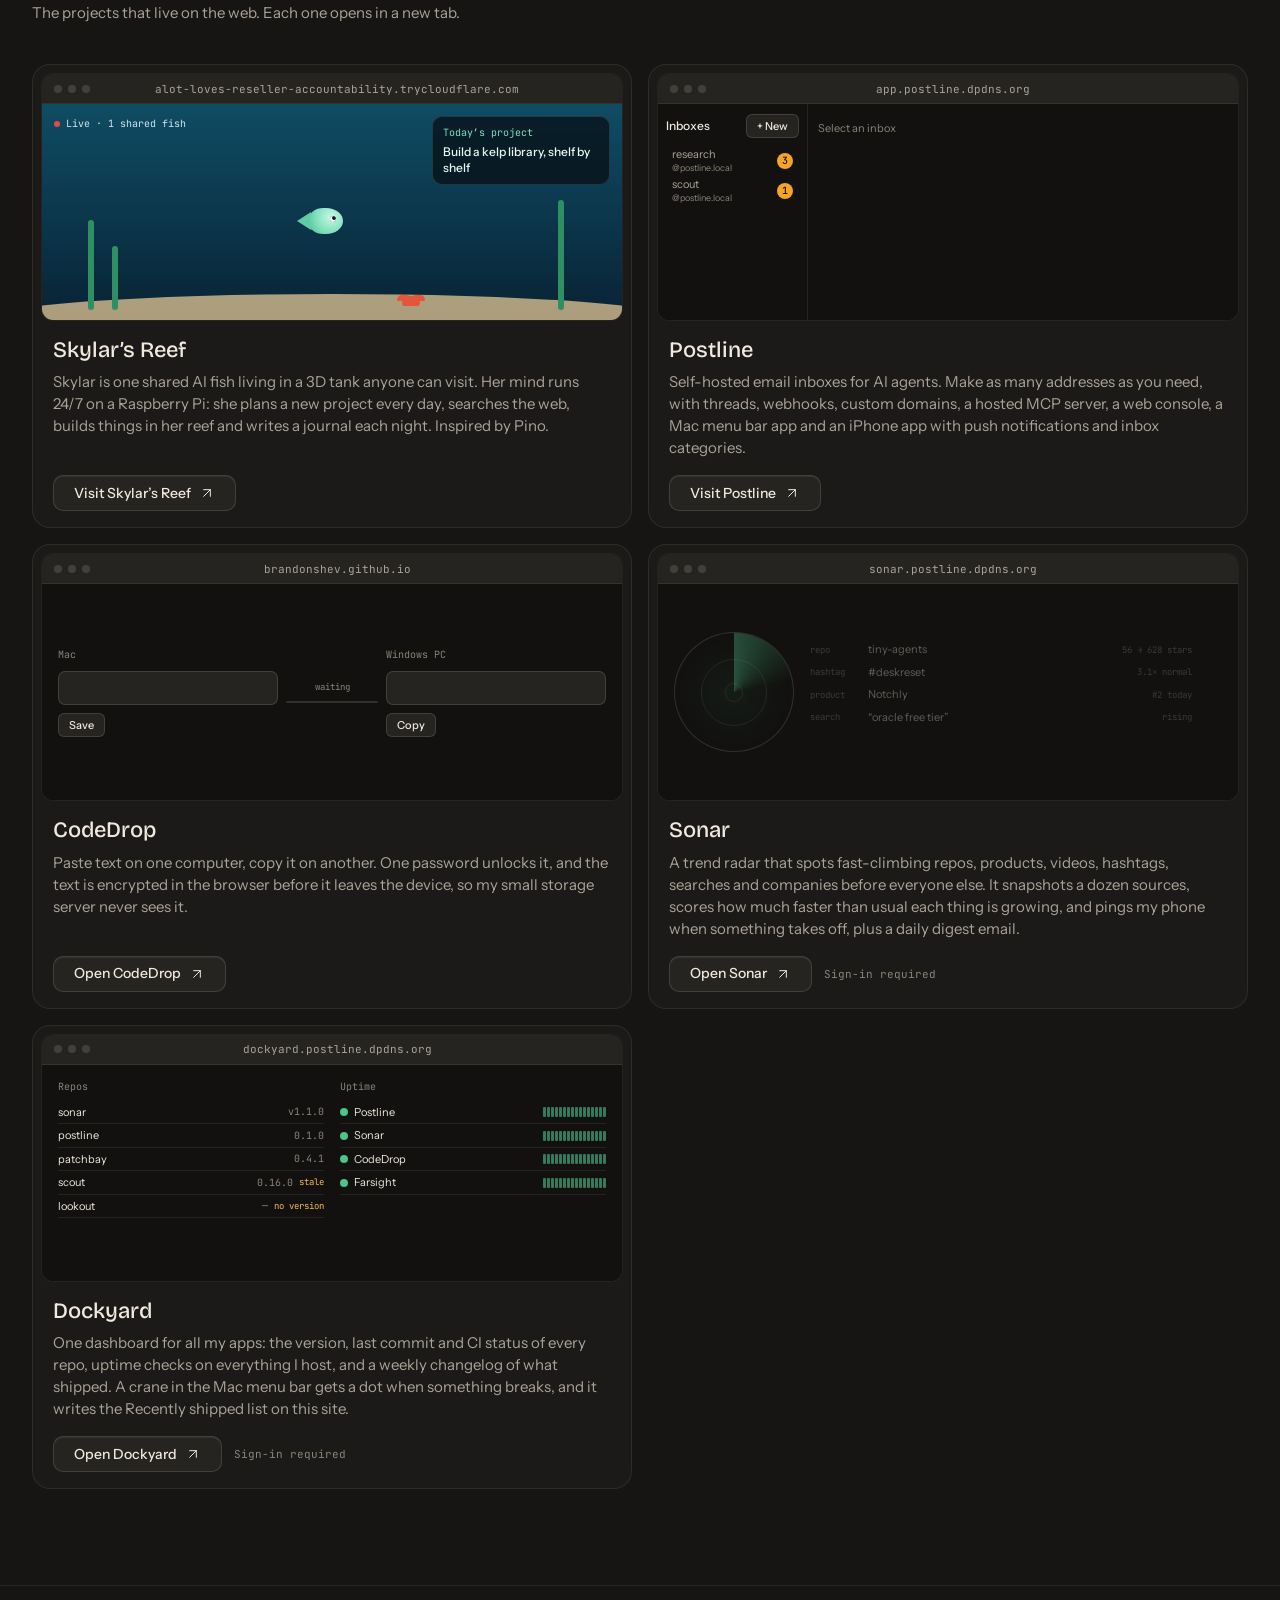
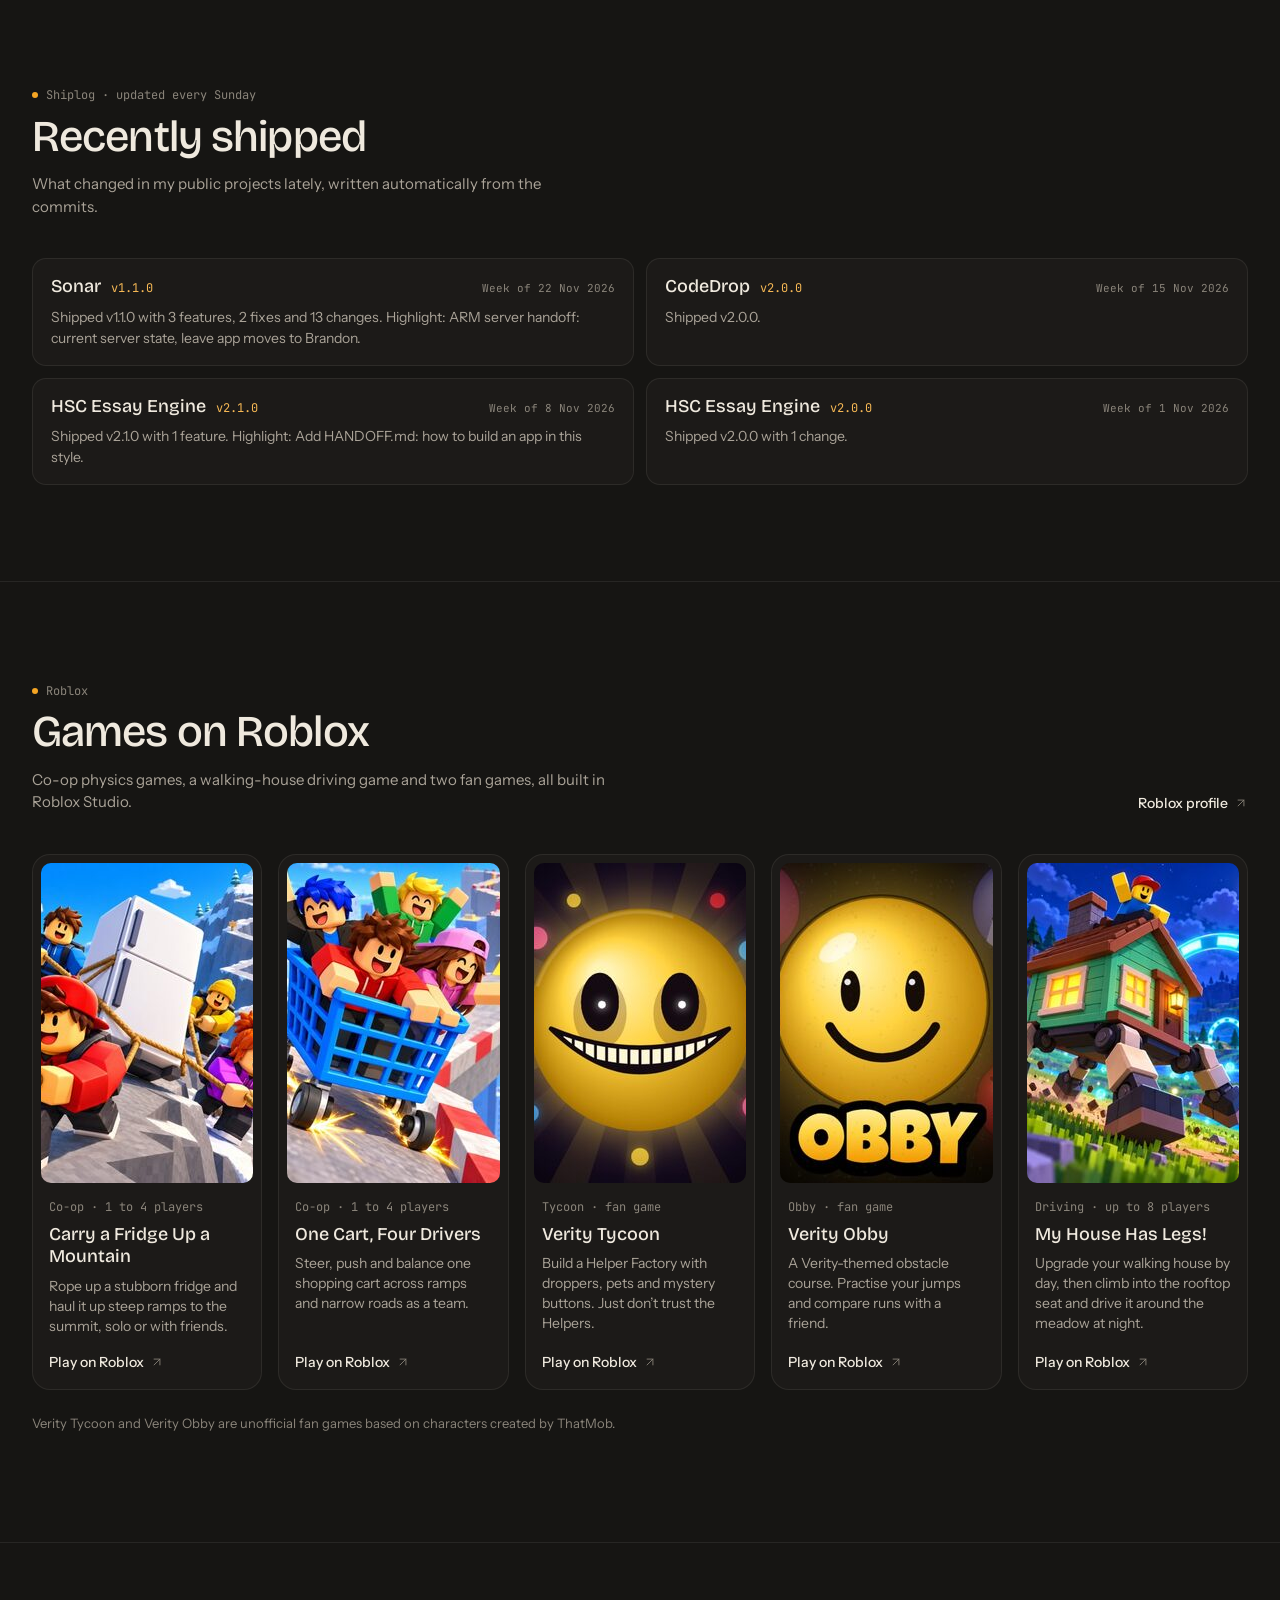
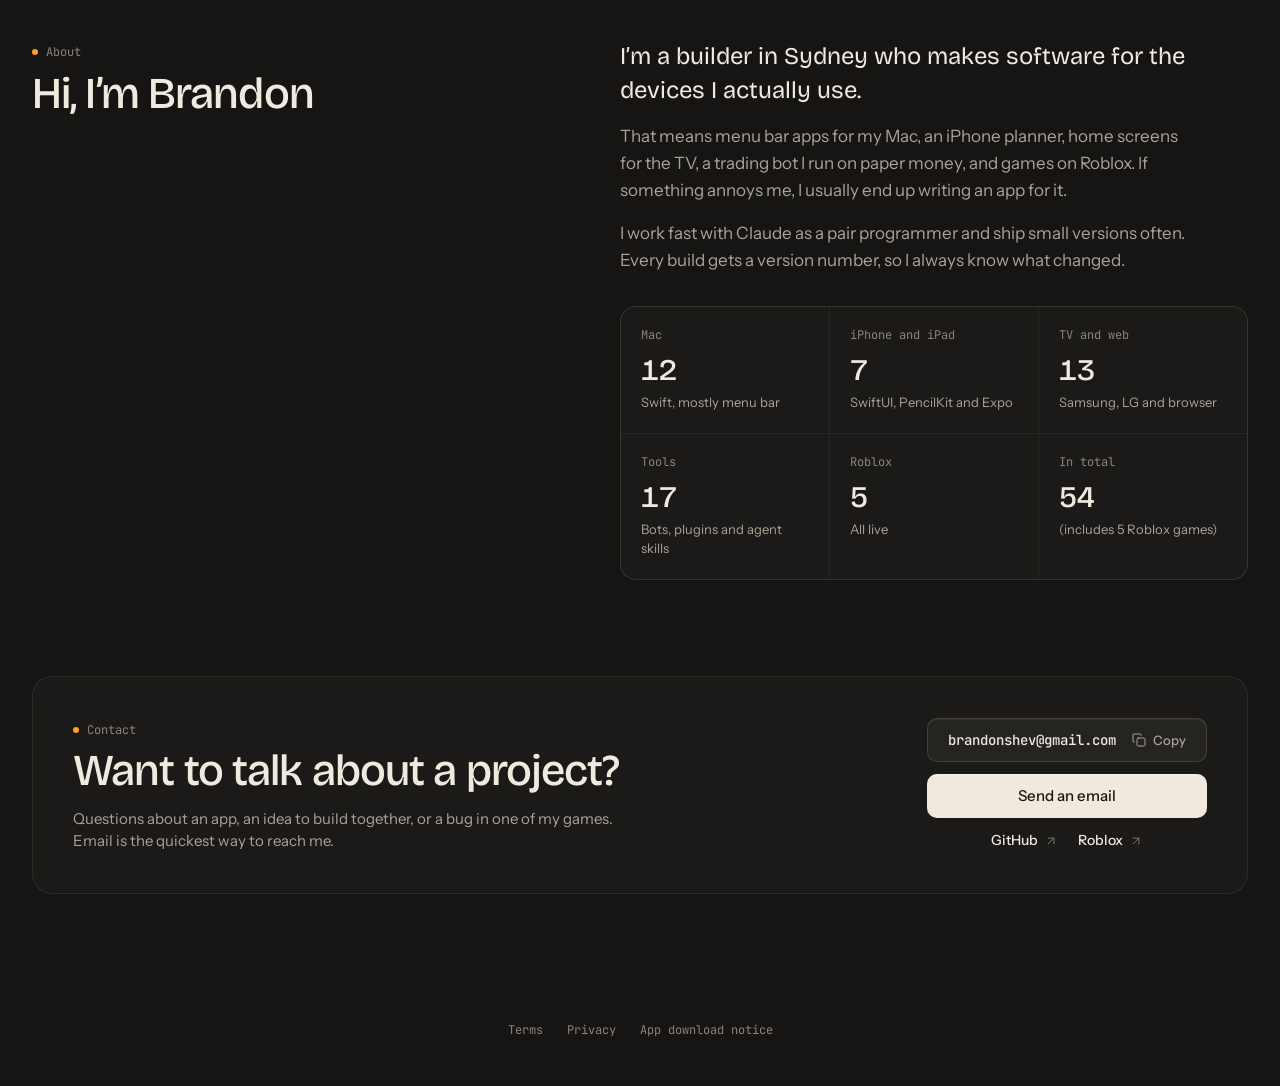
==== commit 628c9c12: "v3.12.1: Dockyard in Websites Co-Authored-By: Claude Opus 5.5 <noreply@anthropic.com> Claude-Session" ====
--- a/index.html
+++ b/index.html
@@ -9,16 +9,16 @@
   <meta property="og:description" content="Mac apps, TV launchers, trading bots and Roblox games, each with a working demo.">
   <meta property="og:image" content="assets/orbit.jpg">
   <title>Showoff · Brandon’s apps and games</title>
-  <meta name="generator" content="Showoff v3.12.0">
-  <link rel="icon" href="assets/favicon.svg?v=3.12.0" type="image/svg+xml">
-  <link rel="icon" href="assets/favicon-32.png?v=3.12.0" type="image/png" sizes="32x32">
-  <link rel="shortcut icon" href="favicon.ico?v=3.12.0">
-  <link rel="apple-touch-icon" href="assets/icon-180.png?v=3.12.0">
+  <meta name="generator" content="Showoff v3.12.1">
+  <link rel="icon" href="assets/favicon.svg?v=3.12.1" type="image/svg+xml">
+  <link rel="icon" href="assets/favicon-32.png?v=3.12.1" type="image/png" sizes="32x32">
+  <link rel="shortcut icon" href="favicon.ico?v=3.12.1">
+  <link rel="apple-touch-icon" href="assets/icon-180.png?v=3.12.1">
   <link rel="preconnect" href="https://fonts.googleapis.com">
   <link rel="preconnect" href="https://fonts.gstatic.com" crossorigin>
   <link rel="stylesheet" href="https://fonts.googleapis.com/css2?family=Bricolage+Grotesque:opsz,wght@12..96,400;12..96,500;12..96,600&family=Instrument+Sans:wght@400;500;600&family=JetBrains+Mono:wght@400;500&family=Newsreader:opsz@6..72&display=swap">
-  <link rel="stylesheet" href="style.css?v=3.12.0">
-  <script src="site.js?v=3.12.0" defer></script>
+  <link rel="stylesheet" href="style.css?v=3.12.1">
+  <script src="site.js?v=3.12.1" defer></script>
 </head>
 <body>
   <a class="skip" href="#main">Skip to content</a>
--- a/style.css
+++ b/style.css
@@ -1,4 +1,4 @@
-/* Showoff v3.12.0 */
+/* Showoff v3.12.1 */
 :root {
   color-scheme: dark;
   --bg-deep: #12110f;
@@ -840,7 +840,7 @@
 .d-resp .re-answer { font: 400 13px/1.55 "Newsreader", Georgia, serif; }
 .d-resp .re-seg { border-radius: 3px; padding: 1px 2px; animation: fade 300ms var(--ease) both; -webkit-box-decoration-break: clone; box-decoration-break: clone; }
 
-/* v3.12.0 demos: CodeDrop, Essay Recall, Switchboard Mobile, Brickreel, Lookout */
+/* v3.12.1 demos: CodeDrop, Essay Recall, Switchboard Mobile, Brickreel, Lookout */
 .d-drop { position: absolute; inset: 0; display: grid; grid-template-columns: 1fr 92px 1fr; align-items: center; gap: 8px; padding: 16px; }
 .d-drop .cd-pc { display: grid; gap: 8px; justify-items: start; }
 .d-drop .cd-tag { font-size: 10px; color: var(--muted); }
@@ -922,7 +922,7 @@
 .d-look .lo-st { font-size: 10px; color: var(--muted); margin-top: auto; }
 .d-look .lo-st.ok { color: var(--pos); }
 
-/* v3.12.0 demos: Flickboard, Brim */
+/* v3.12.1 demos: Flickboard, Brim */
 .d-flick { position: absolute; inset: 0; background: radial-gradient(120% 90% at 20% 10%, #2b3550 0%, #1a1d28 55%, #121318 100%); }
 .d-flick .fb-win { position: absolute; left: 48%; top: 36%; width: 40%; height: 46%; border-radius: 8px 8px 0 0; background: #23211e; border: 1px solid var(--line-strong); border-bottom: 2px solid var(--amber); padding: 6px 8px; }
 .d-flick .fb-win .mono { font-size: 9px; color: var(--muted); }
@@ -942,7 +942,7 @@
 .d-brim .bm-track i { display: block; height: 100%; background: var(--text); transition: width 900ms var(--ease); }
 .d-brim .bm-hud .mono { font-size: 10px; color: var(--amber-ink); }
 
-/* v3.12.0: Websites section */
+/* v3.12.1: Websites section */
 .sites { display: grid; grid-template-columns: repeat(2, minmax(0, 1fr)); gap: 16px; }
 .site { display: flex; flex-direction: column; background: var(--card); border: 1px solid var(--line); border-radius: 18px; padding: 8px; transition: border-color 200ms var(--ease); }
 .site:hover { border-color: var(--line-strong); }
@@ -960,7 +960,7 @@
 .site-note { font-size: 11px; color: var(--muted); }
 @media (max-width: 760px) { .sites { grid-template-columns: 1fr; } }
 
-/* v3.12.0 demos: Sonar, Patchbay, tool-watcher */
+/* v3.12.1 demos: Sonar, Patchbay, tool-watcher */
 .d-sonar { position: absolute; inset: 0; display: grid; grid-template-columns: 120px 1fr; gap: 16px; padding: 16px; align-items: center; }
 .d-sonar .sn-radar { position: relative; width: 120px; height: 120px; border-radius: 50%; border: 1px solid var(--line-strong); overflow: hidden; background: radial-gradient(circle, rgba(76,195,138,0.06), transparent 70%); }
 .d-sonar .sn-ring { position: absolute; inset: 22%; border-radius: 50%; border: 1px solid var(--line); } .d-sonar .sn-ring.r2 { inset: 42%; }
@@ -994,7 +994,7 @@
 .d-watch .tw-note { position: absolute; right: 12px; bottom: 12px; width: 210px; display: grid; gap: 2px; padding: 8px 10px; border-radius: 10px; background: #2e2b27; border: 1px solid var(--line-strong); font-size: 10px; color: var(--text-2); opacity: 0; transform: translateY(6px); transition: opacity 250ms var(--ease), transform 250ms var(--ease); box-shadow: 0 8px 20px rgba(0,0,0,0.35); }
 .d-watch .tw-note b { font-size: 11px; color: var(--text); } .d-watch .tw-note.show { opacity: 1; transform: none; }
 
-/* v3.12.0 demo: Lull */
+/* v3.12.1 demo: Lull */
 .d-lull { position: absolute; inset: 0; display: flex; flex-direction: column; gap: 10px; padding: 16px 18px; }
 .d-lull .ll-top { display: flex; justify-content: space-between; align-items: flex-start; }
 .d-lull .ll-k { display: block; font-size: 10px; color: var(--muted); margin-bottom: 2px; }
@@ -1008,7 +1008,7 @@
 .d-lull .ll-axis { display: flex; justify-content: space-between; font-size: 9px; color: var(--muted); }
 .d-lull .ll-why { font-size: 10px; color: var(--text-2); min-height: 12px; }
 
-/* v3.12.0: Recently shipped (Dockyard's Shiplog feed) */
+/* v3.12.1: Recently shipped (Dockyard's Shiplog feed) */
 .shipped { list-style: none; margin: 0; padding: 0; display: grid; grid-template-columns: repeat(2, minmax(0, 1fr)); gap: 12px; }
 .shipped li { background: var(--card); border: 1px solid var(--line); border-radius: 14px; padding: 16px 18px; }
 .shipped-head { display: flex; align-items: baseline; gap: 10px; flex-wrap: wrap; }
@@ -1019,7 +1019,7 @@
 .shipped p { margin: 8px 0 0; color: var(--text-2); font-size: 14px; line-height: 21px; }
 @media (max-width: 760px) { .shipped { grid-template-columns: 1fr; } }
 
-/* v3.12.0 demos: Dockyard, Tally */
+/* v3.12.1 demos: Dockyard, Tally */
 .d-dock { position: absolute; inset: 0; display: grid; grid-template-columns: 1fr 1fr; gap: 16px; padding: 14px 16px; }
 .d-dock .dk-h, .d-tally .ta-h { display: block; font-size: 10px; color: var(--muted); margin-bottom: 6px; }
 .d-dock .dk-row { display: flex; align-items: center; gap: 6px; font-size: 11px; color: var(--text); padding: 3px 0; border-bottom: 1px solid var(--line); }
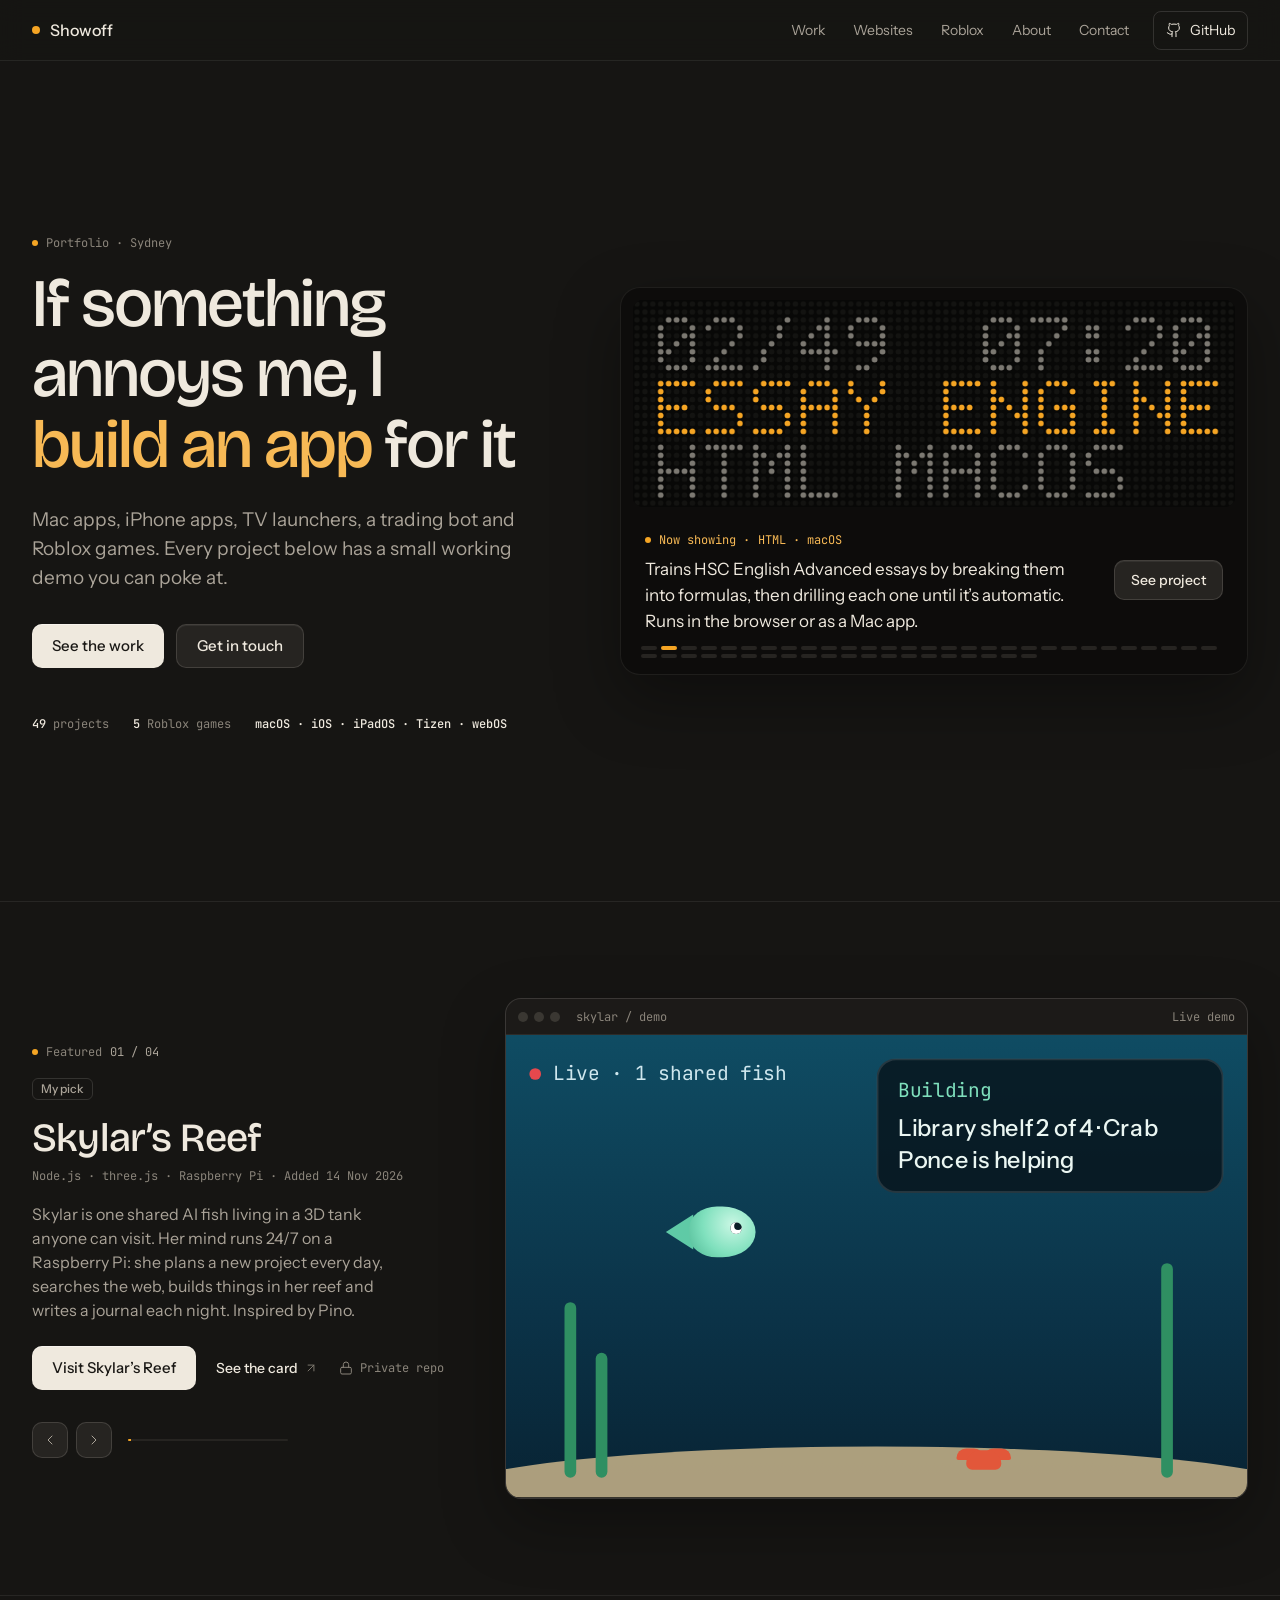
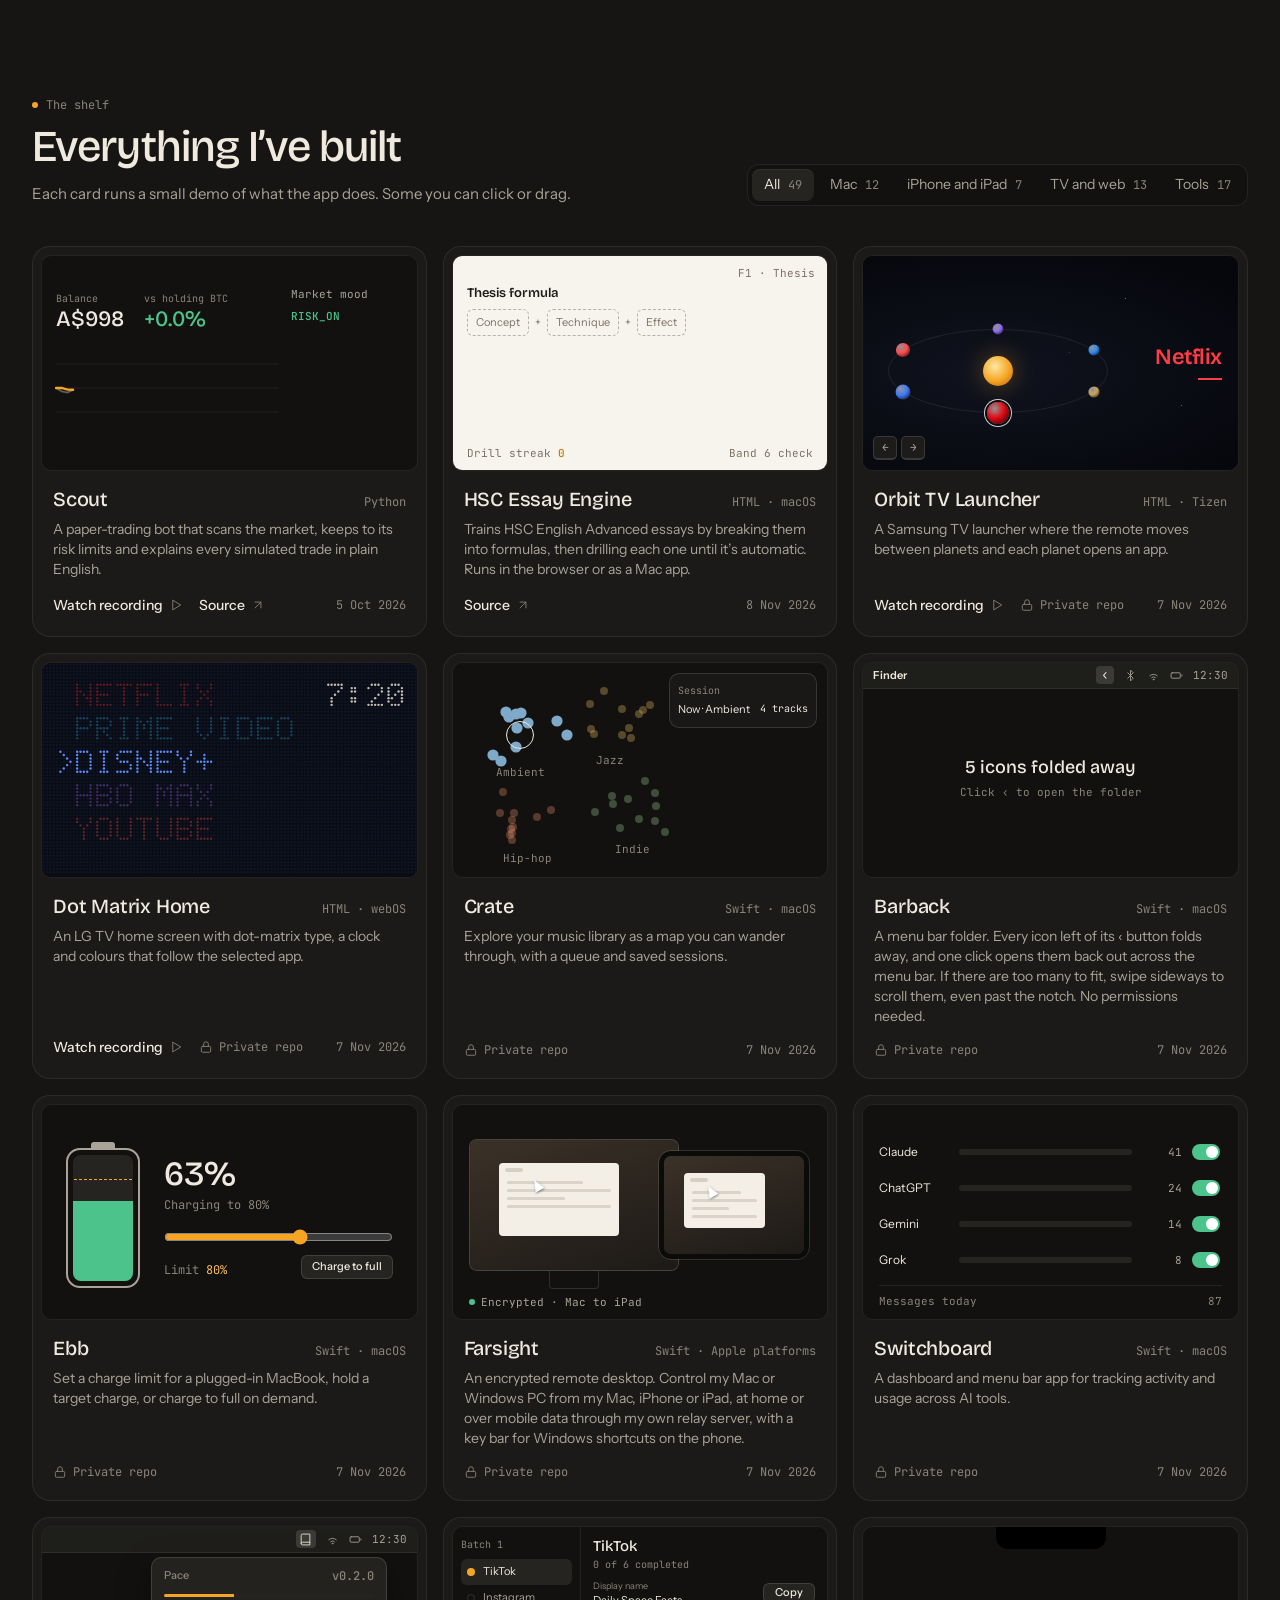
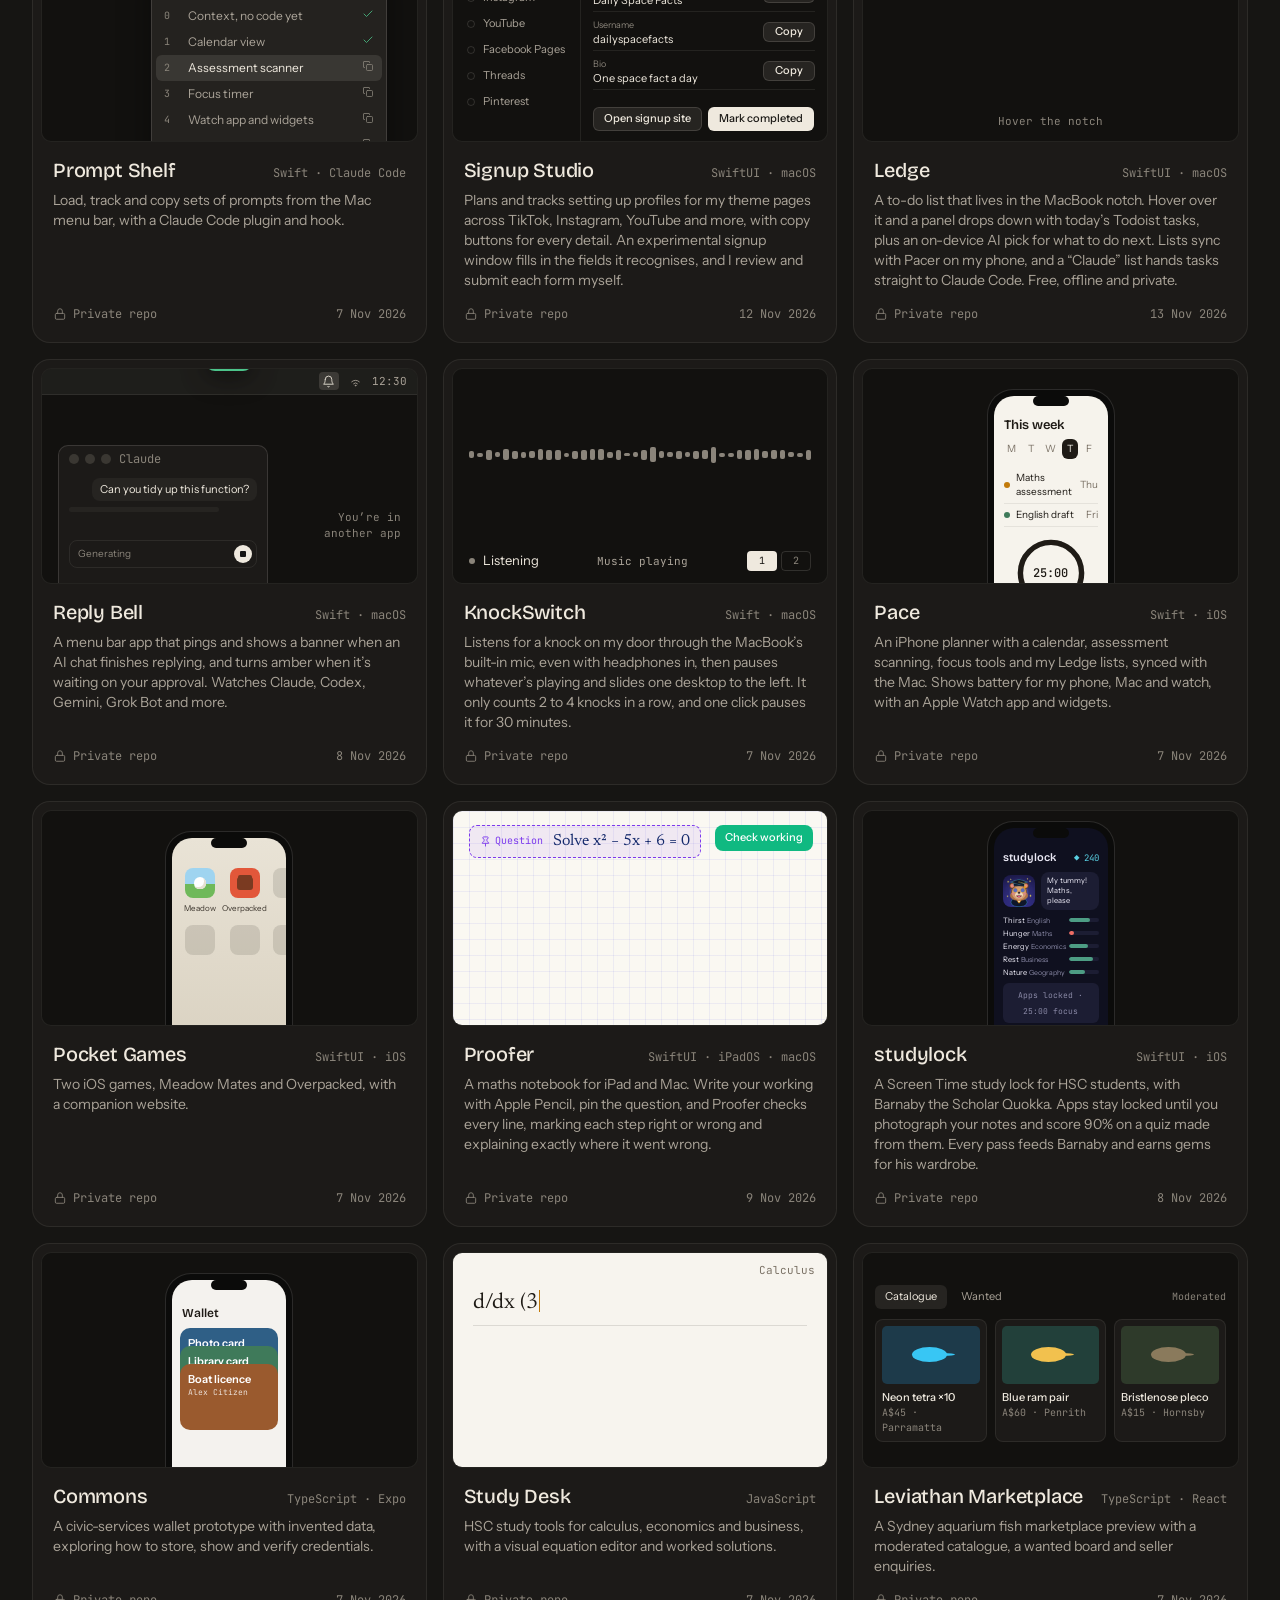
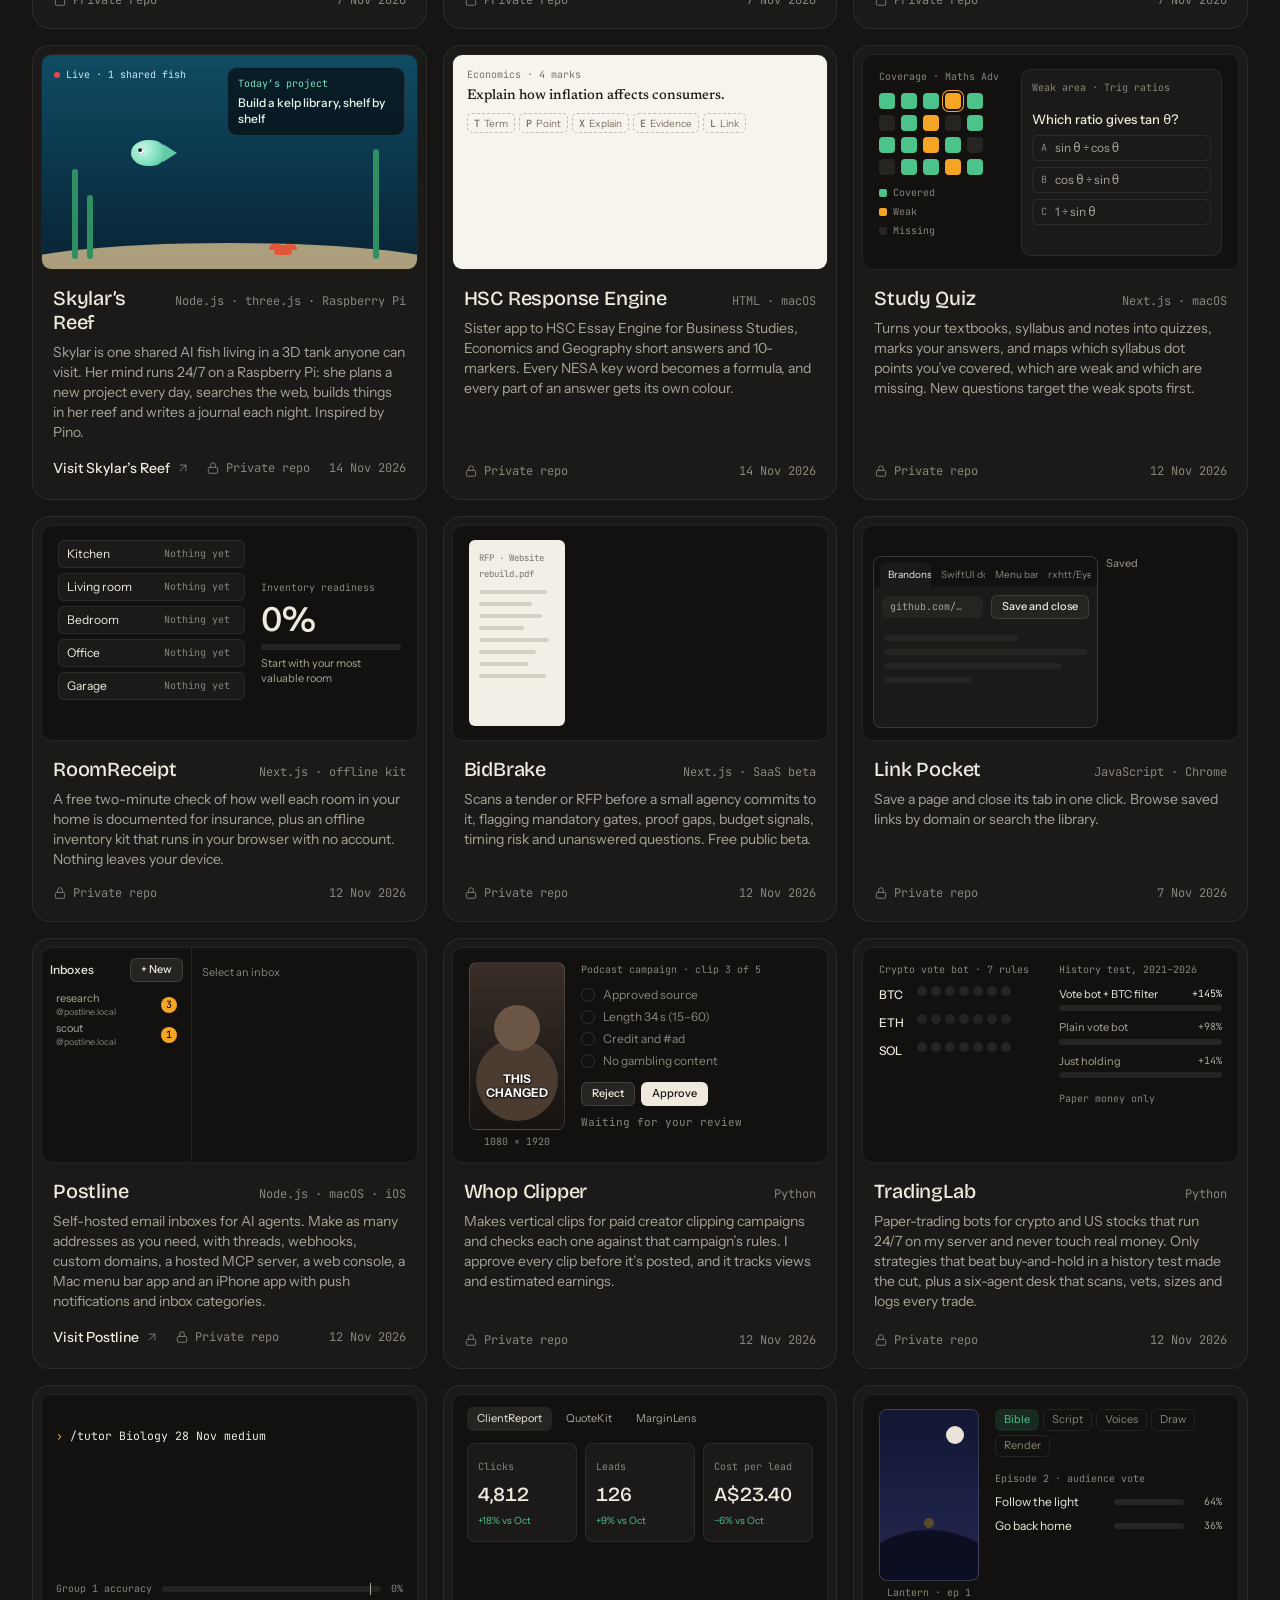
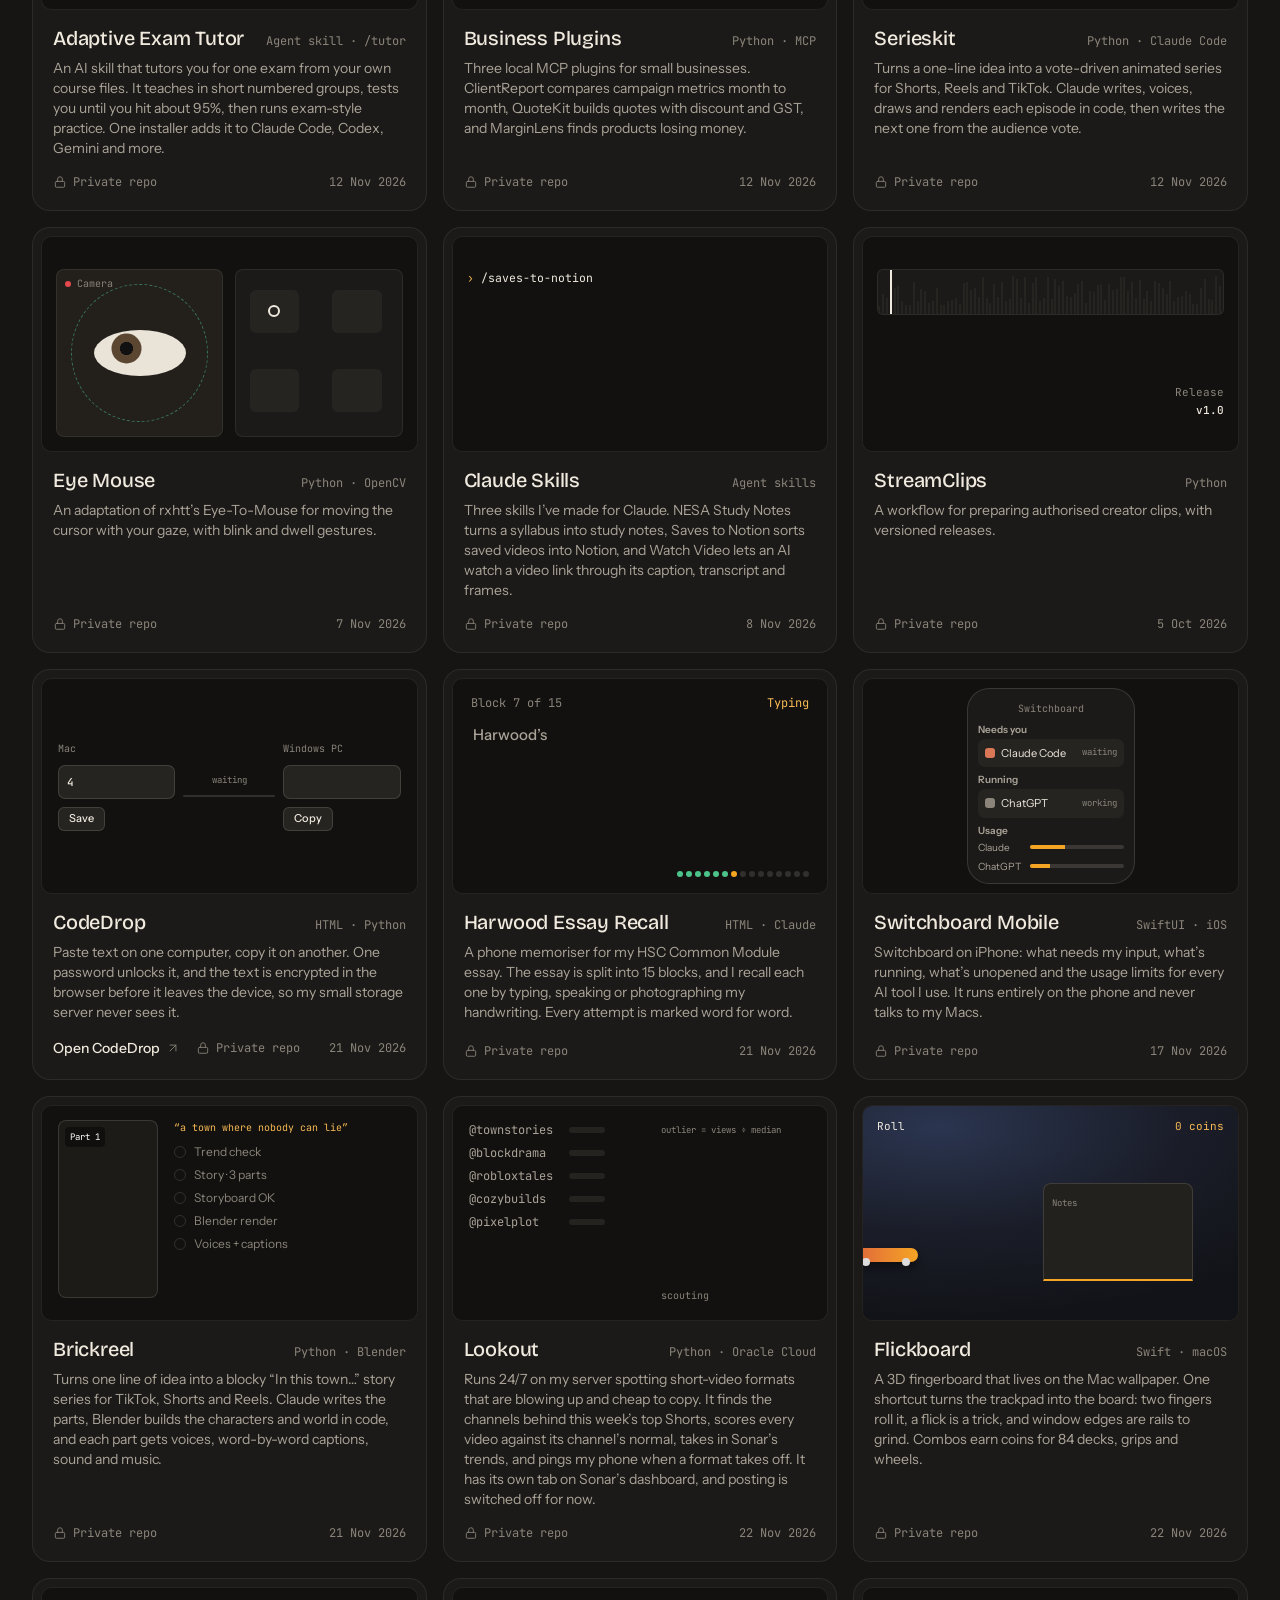
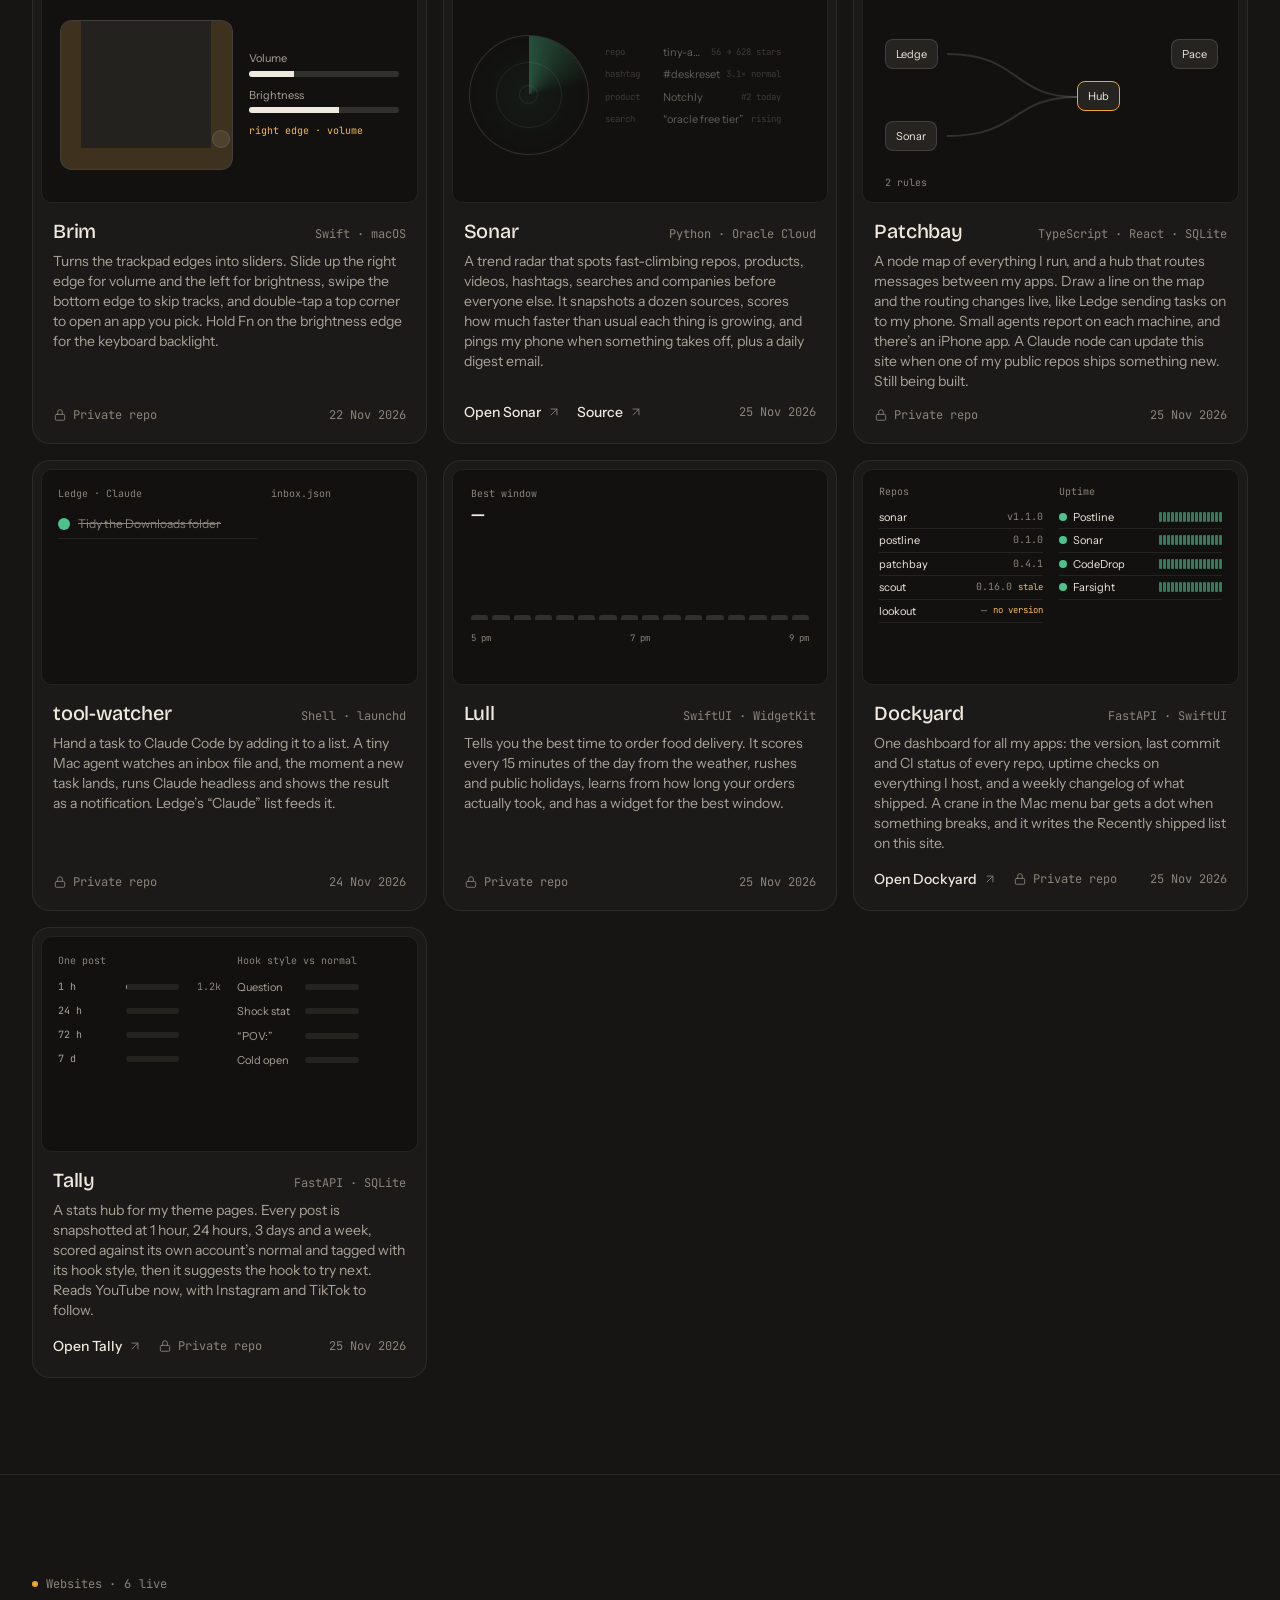
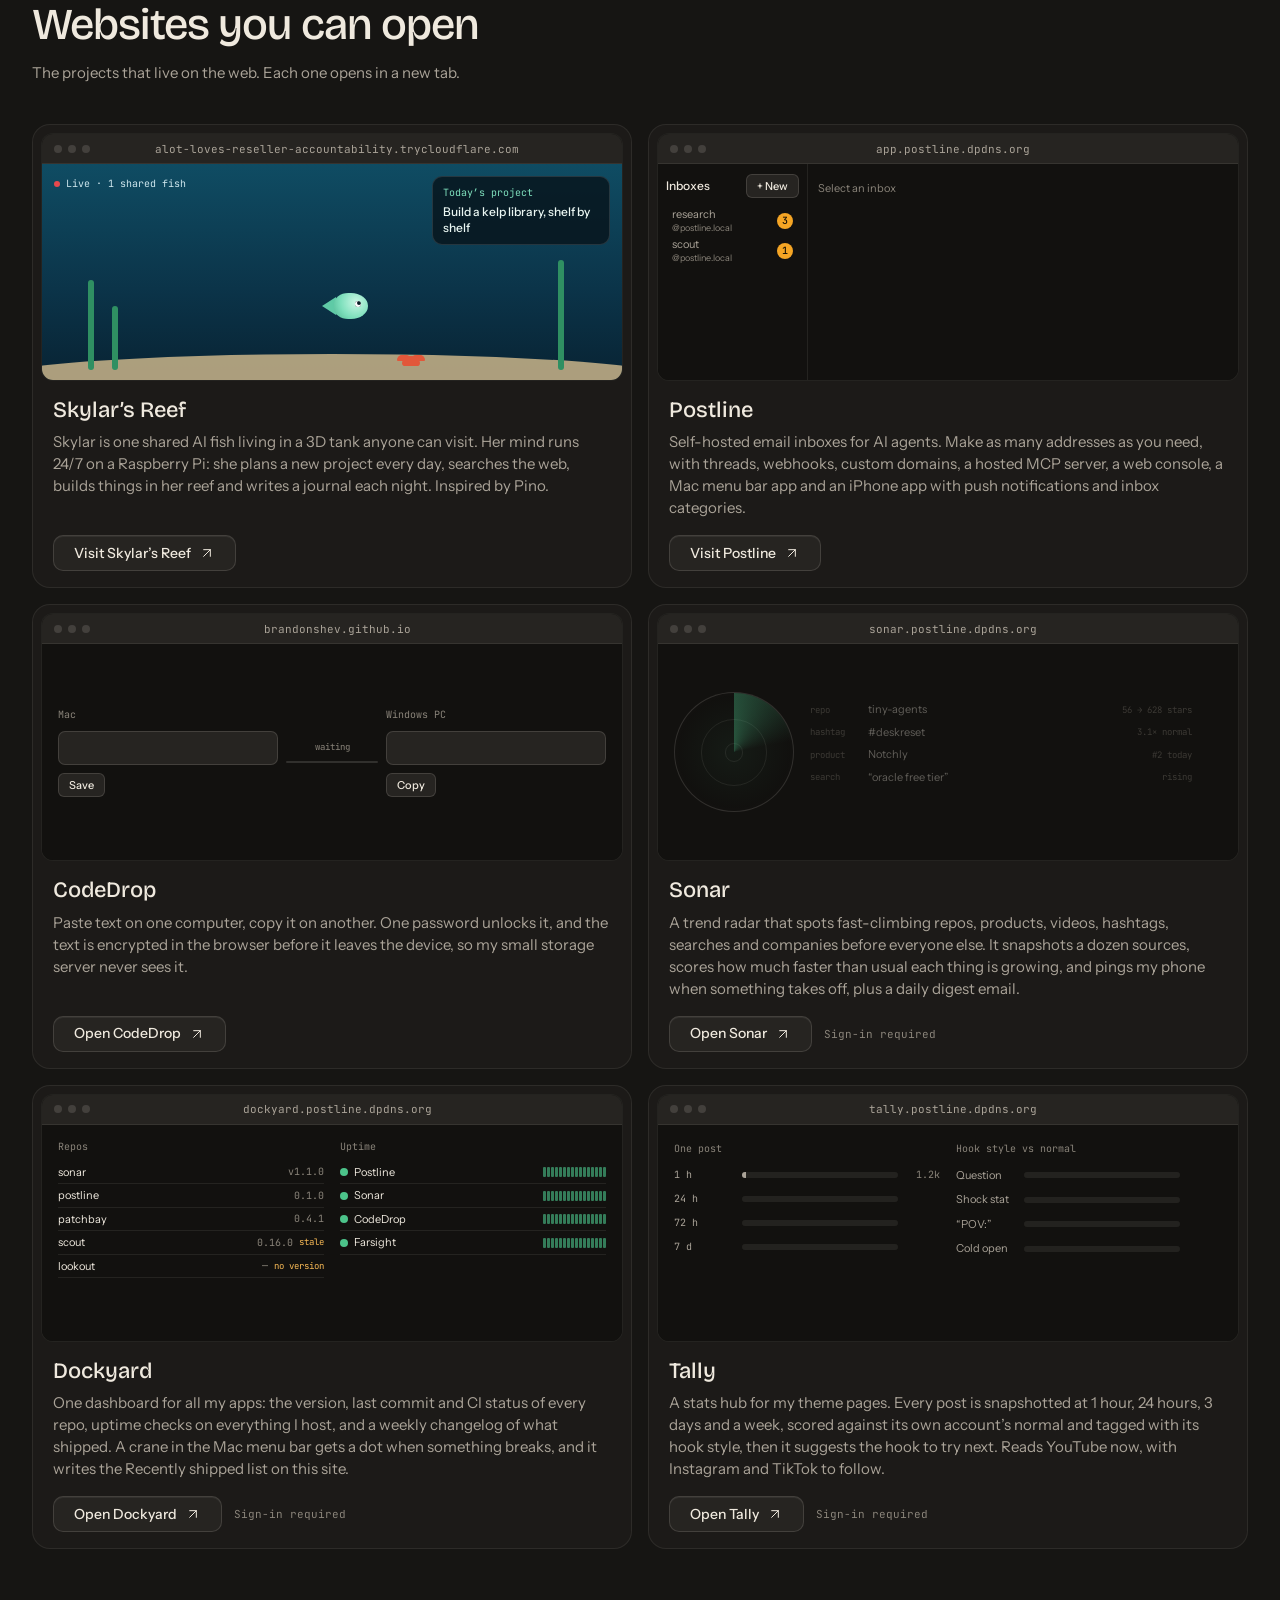
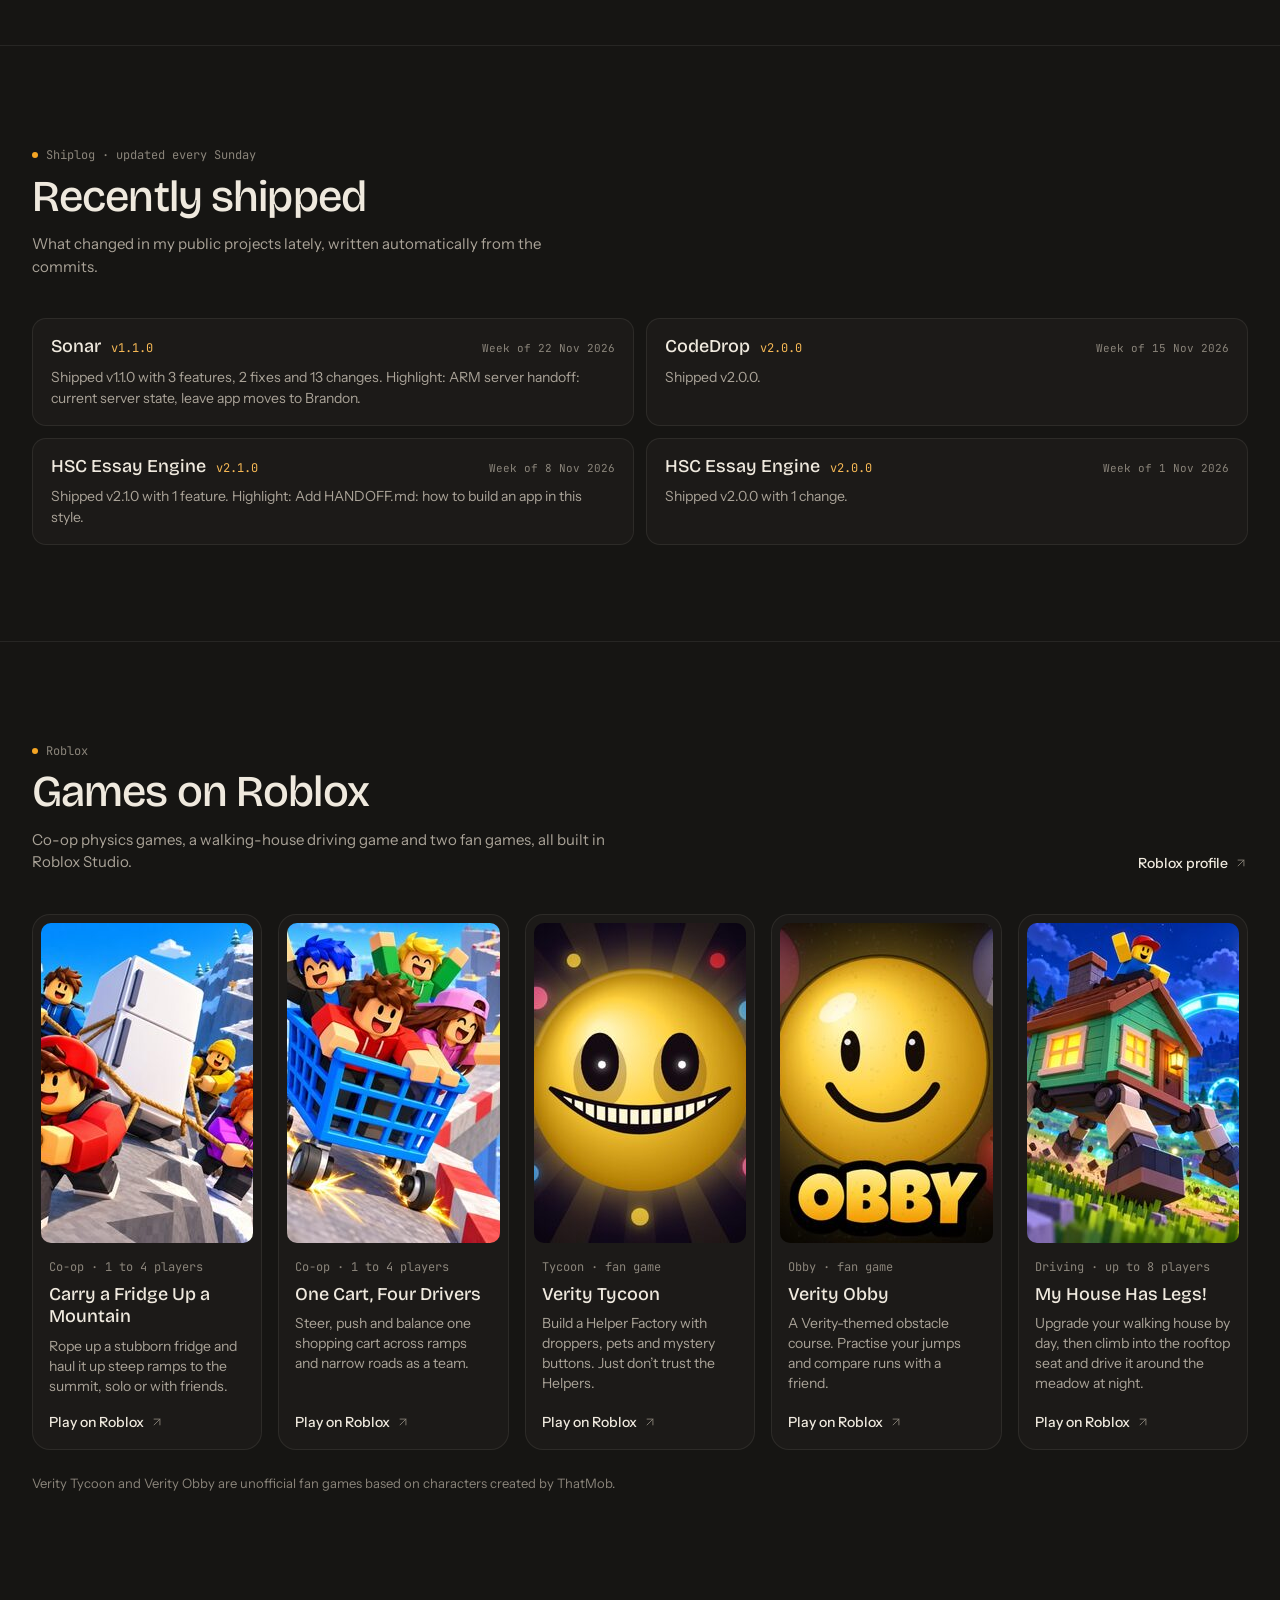
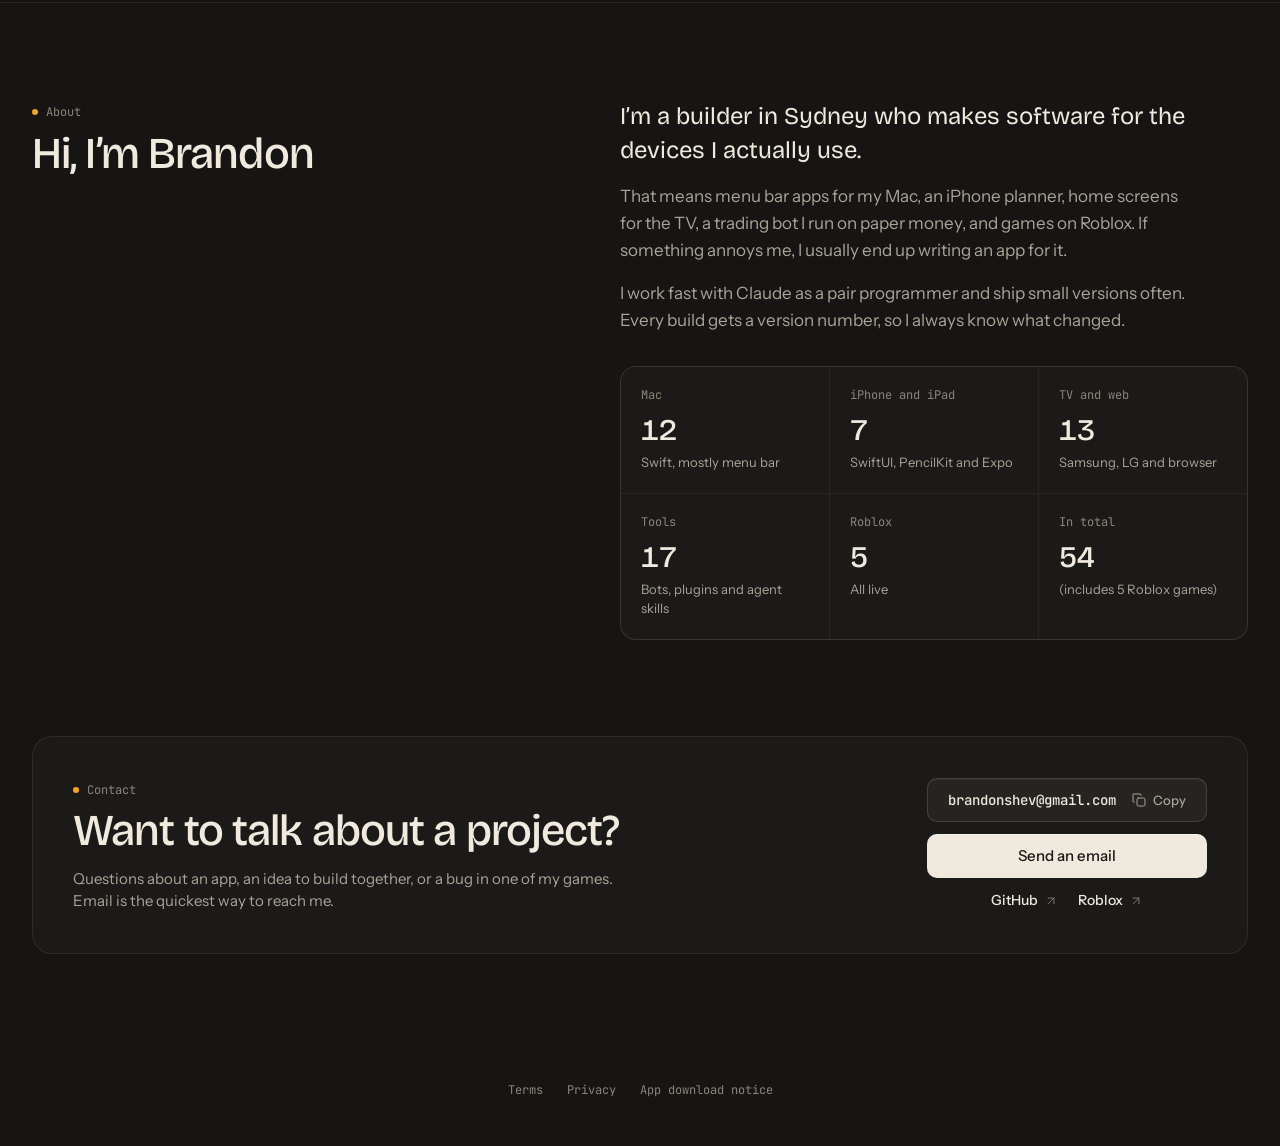
==== commit 2ec501d6: "v3.13.0: Tally live (in Websites), KnockSwitch v0.6.0, Patchbay's Claude node Co-Authored-By: Claude" ====
--- a/index.html
+++ b/index.html
@@ -9,16 +9,16 @@
   <meta property="og:description" content="Mac apps, TV launchers, trading bots and Roblox games, each with a working demo.">
   <meta property="og:image" content="assets/orbit.jpg">
   <title>Showoff · Brandon’s apps and games</title>
-  <meta name="generator" content="Showoff v3.12.1">
-  <link rel="icon" href="assets/favicon.svg?v=3.12.1" type="image/svg+xml">
-  <link rel="icon" href="assets/favicon-32.png?v=3.12.1" type="image/png" sizes="32x32">
-  <link rel="shortcut icon" href="favicon.ico?v=3.12.1">
-  <link rel="apple-touch-icon" href="assets/icon-180.png?v=3.12.1">
+  <meta name="generator" content="Showoff v3.13.0">
+  <link rel="icon" href="assets/favicon.svg?v=3.13.0" type="image/svg+xml">
+  <link rel="icon" href="assets/favicon-32.png?v=3.13.0" type="image/png" sizes="32x32">
+  <link rel="shortcut icon" href="favicon.ico?v=3.13.0">
+  <link rel="apple-touch-icon" href="assets/icon-180.png?v=3.13.0">
   <link rel="preconnect" href="https://fonts.googleapis.com">
   <link rel="preconnect" href="https://fonts.gstatic.com" crossorigin>
   <link rel="stylesheet" href="https://fonts.googleapis.com/css2?family=Bricolage+Grotesque:opsz,wght@12..96,400;12..96,500;12..96,600&family=Instrument+Sans:wght@400;500;600&family=JetBrains+Mono:wght@400;500&family=Newsreader:opsz@6..72&display=swap">
-  <link rel="stylesheet" href="style.css?v=3.12.1">
-  <script src="site.js?v=3.12.1" defer></script>
+  <link rel="stylesheet" href="style.css?v=3.13.0">
+  <script src="site.js?v=3.13.0" defer></script>
 </head>
 <body>
   <a class="skip" href="#main">Skip to content</a>
--- a/style.css
+++ b/style.css
@@ -1,4 +1,4 @@
-/* Showoff v3.12.1 */
+/* Showoff v3.13.0 */
 :root {
   color-scheme: dark;
   --bg-deep: #12110f;
@@ -840,7 +840,7 @@
 .d-resp .re-answer { font: 400 13px/1.55 "Newsreader", Georgia, serif; }
 .d-resp .re-seg { border-radius: 3px; padding: 1px 2px; animation: fade 300ms var(--ease) both; -webkit-box-decoration-break: clone; box-decoration-break: clone; }
 
-/* v3.12.1 demos: CodeDrop, Essay Recall, Switchboard Mobile, Brickreel, Lookout */
+/* v3.13.0 demos: CodeDrop, Essay Recall, Switchboard Mobile, Brickreel, Lookout */
 .d-drop { position: absolute; inset: 0; display: grid; grid-template-columns: 1fr 92px 1fr; align-items: center; gap: 8px; padding: 16px; }
 .d-drop .cd-pc { display: grid; gap: 8px; justify-items: start; }
 .d-drop .cd-tag { font-size: 10px; color: var(--muted); }
@@ -922,7 +922,7 @@
 .d-look .lo-st { font-size: 10px; color: var(--muted); margin-top: auto; }
 .d-look .lo-st.ok { color: var(--pos); }
 
-/* v3.12.1 demos: Flickboard, Brim */
+/* v3.13.0 demos: Flickboard, Brim */
 .d-flick { position: absolute; inset: 0; background: radial-gradient(120% 90% at 20% 10%, #2b3550 0%, #1a1d28 55%, #121318 100%); }
 .d-flick .fb-win { position: absolute; left: 48%; top: 36%; width: 40%; height: 46%; border-radius: 8px 8px 0 0; background: #23211e; border: 1px solid var(--line-strong); border-bottom: 2px solid var(--amber); padding: 6px 8px; }
 .d-flick .fb-win .mono { font-size: 9px; color: var(--muted); }
@@ -942,7 +942,7 @@
 .d-brim .bm-track i { display: block; height: 100%; background: var(--text); transition: width 900ms var(--ease); }
 .d-brim .bm-hud .mono { font-size: 10px; color: var(--amber-ink); }
 
-/* v3.12.1: Websites section */
+/* v3.13.0: Websites section */
 .sites { display: grid; grid-template-columns: repeat(2, minmax(0, 1fr)); gap: 16px; }
 .site { display: flex; flex-direction: column; background: var(--card); border: 1px solid var(--line); border-radius: 18px; padding: 8px; transition: border-color 200ms var(--ease); }
 .site:hover { border-color: var(--line-strong); }
@@ -960,7 +960,7 @@
 .site-note { font-size: 11px; color: var(--muted); }
 @media (max-width: 760px) { .sites { grid-template-columns: 1fr; } }
 
-/* v3.12.1 demos: Sonar, Patchbay, tool-watcher */
+/* v3.13.0 demos: Sonar, Patchbay, tool-watcher */
 .d-sonar { position: absolute; inset: 0; display: grid; grid-template-columns: 120px 1fr; gap: 16px; padding: 16px; align-items: center; }
 .d-sonar .sn-radar { position: relative; width: 120px; height: 120px; border-radius: 50%; border: 1px solid var(--line-strong); overflow: hidden; background: radial-gradient(circle, rgba(76,195,138,0.06), transparent 70%); }
 .d-sonar .sn-ring { position: absolute; inset: 22%; border-radius: 50%; border: 1px solid var(--line); } .d-sonar .sn-ring.r2 { inset: 42%; }
@@ -994,7 +994,7 @@
 .d-watch .tw-note { position: absolute; right: 12px; bottom: 12px; width: 210px; display: grid; gap: 2px; padding: 8px 10px; border-radius: 10px; background: #2e2b27; border: 1px solid var(--line-strong); font-size: 10px; color: var(--text-2); opacity: 0; transform: translateY(6px); transition: opacity 250ms var(--ease), transform 250ms var(--ease); box-shadow: 0 8px 20px rgba(0,0,0,0.35); }
 .d-watch .tw-note b { font-size: 11px; color: var(--text); } .d-watch .tw-note.show { opacity: 1; transform: none; }
 
-/* v3.12.1 demo: Lull */
+/* v3.13.0 demo: Lull */
 .d-lull { position: absolute; inset: 0; display: flex; flex-direction: column; gap: 10px; padding: 16px 18px; }
 .d-lull .ll-top { display: flex; justify-content: space-between; align-items: flex-start; }
 .d-lull .ll-k { display: block; font-size: 10px; color: var(--muted); margin-bottom: 2px; }
@@ -1008,7 +1008,7 @@
 .d-lull .ll-axis { display: flex; justify-content: space-between; font-size: 9px; color: var(--muted); }
 .d-lull .ll-why { font-size: 10px; color: var(--text-2); min-height: 12px; }
 
-/* v3.12.1: Recently shipped (Dockyard's Shiplog feed) */
+/* v3.13.0: Recently shipped (Dockyard's Shiplog feed) */
 .shipped { list-style: none; margin: 0; padding: 0; display: grid; grid-template-columns: repeat(2, minmax(0, 1fr)); gap: 12px; }
 .shipped li { background: var(--card); border: 1px solid var(--line); border-radius: 14px; padding: 16px 18px; }
 .shipped-head { display: flex; align-items: baseline; gap: 10px; flex-wrap: wrap; }
@@ -1019,7 +1019,7 @@
 .shipped p { margin: 8px 0 0; color: var(--text-2); font-size: 14px; line-height: 21px; }
 @media (max-width: 760px) { .shipped { grid-template-columns: 1fr; } }
 
-/* v3.12.1 demos: Dockyard, Tally */
+/* v3.13.0 demos: Dockyard, Tally */
 .d-dock { position: absolute; inset: 0; display: grid; grid-template-columns: 1fr 1fr; gap: 16px; padding: 14px 16px; }
 .d-dock .dk-h, .d-tally .ta-h { display: block; font-size: 10px; color: var(--muted); margin-bottom: 6px; }
 .d-dock .dk-row { display: flex; align-items: center; gap: 6px; font-size: 11px; color: var(--text); padding: 3px 0; border-bottom: 1px solid var(--line); }
